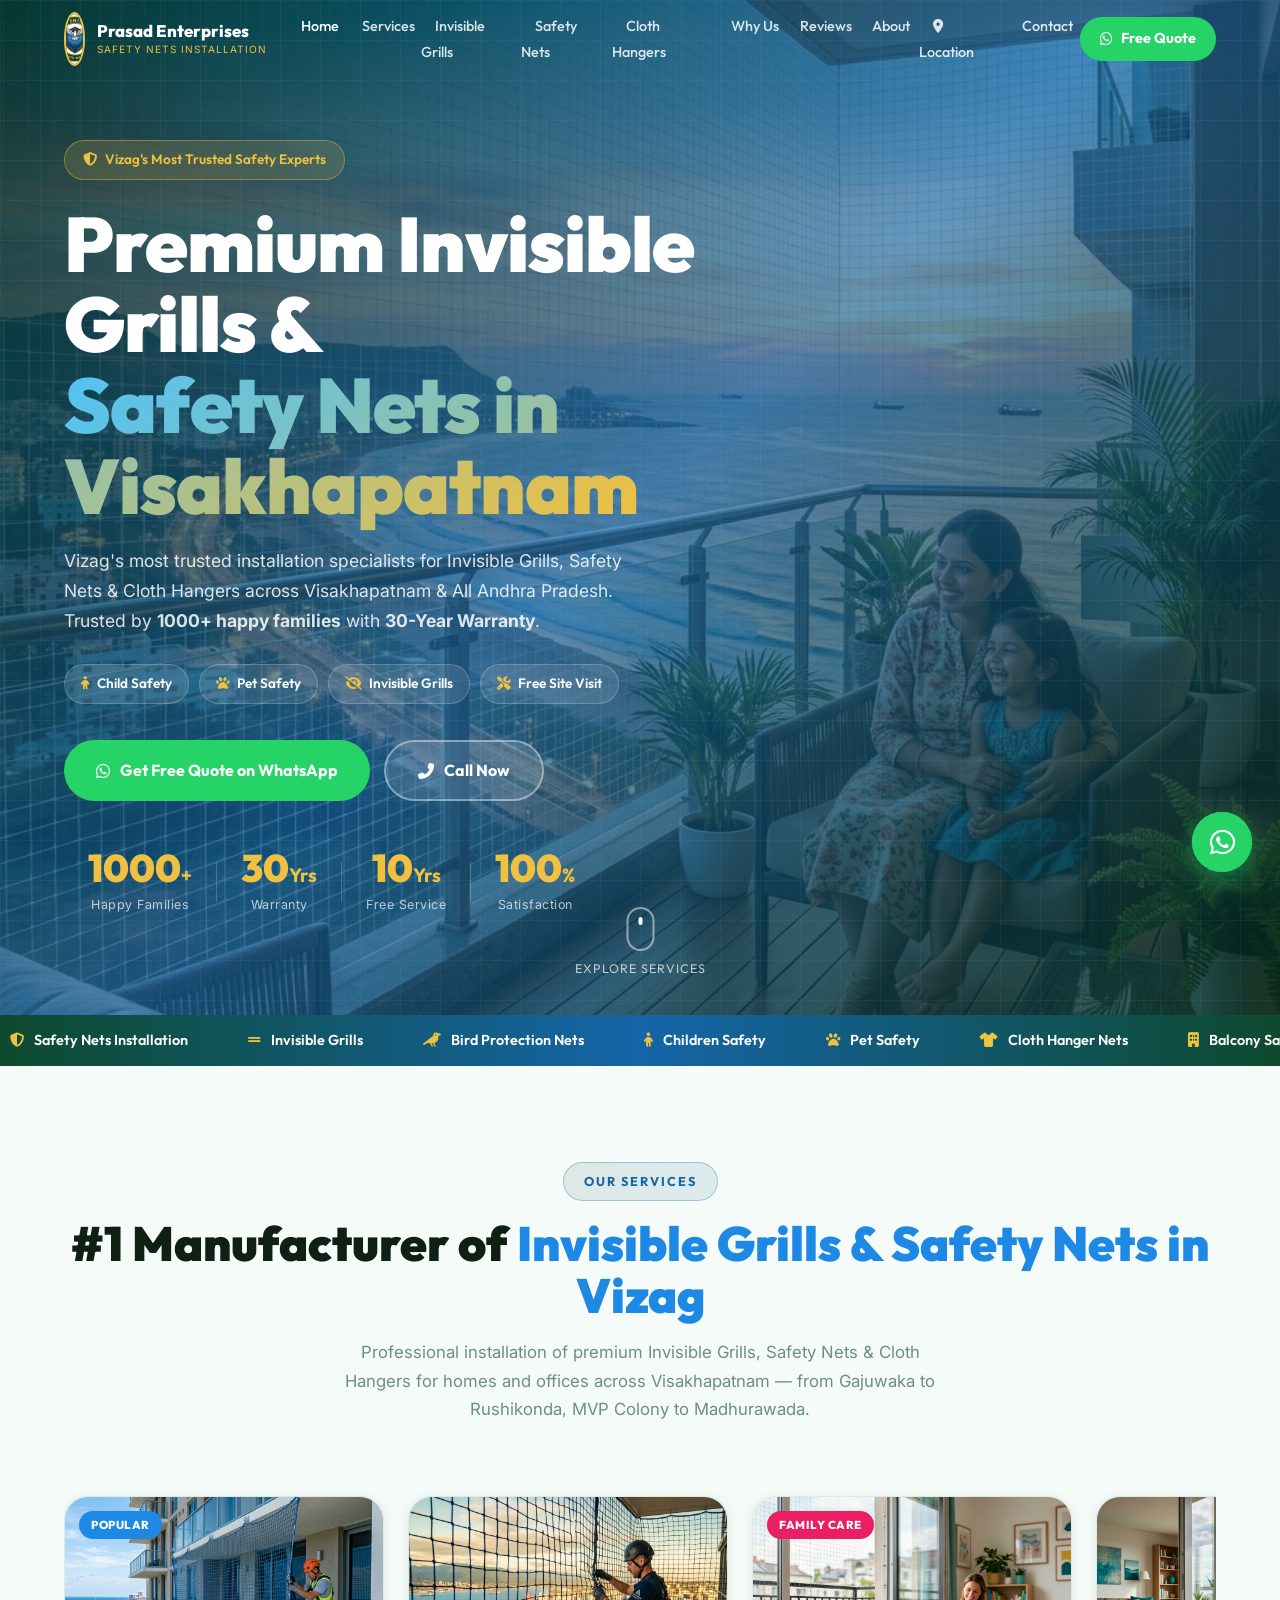
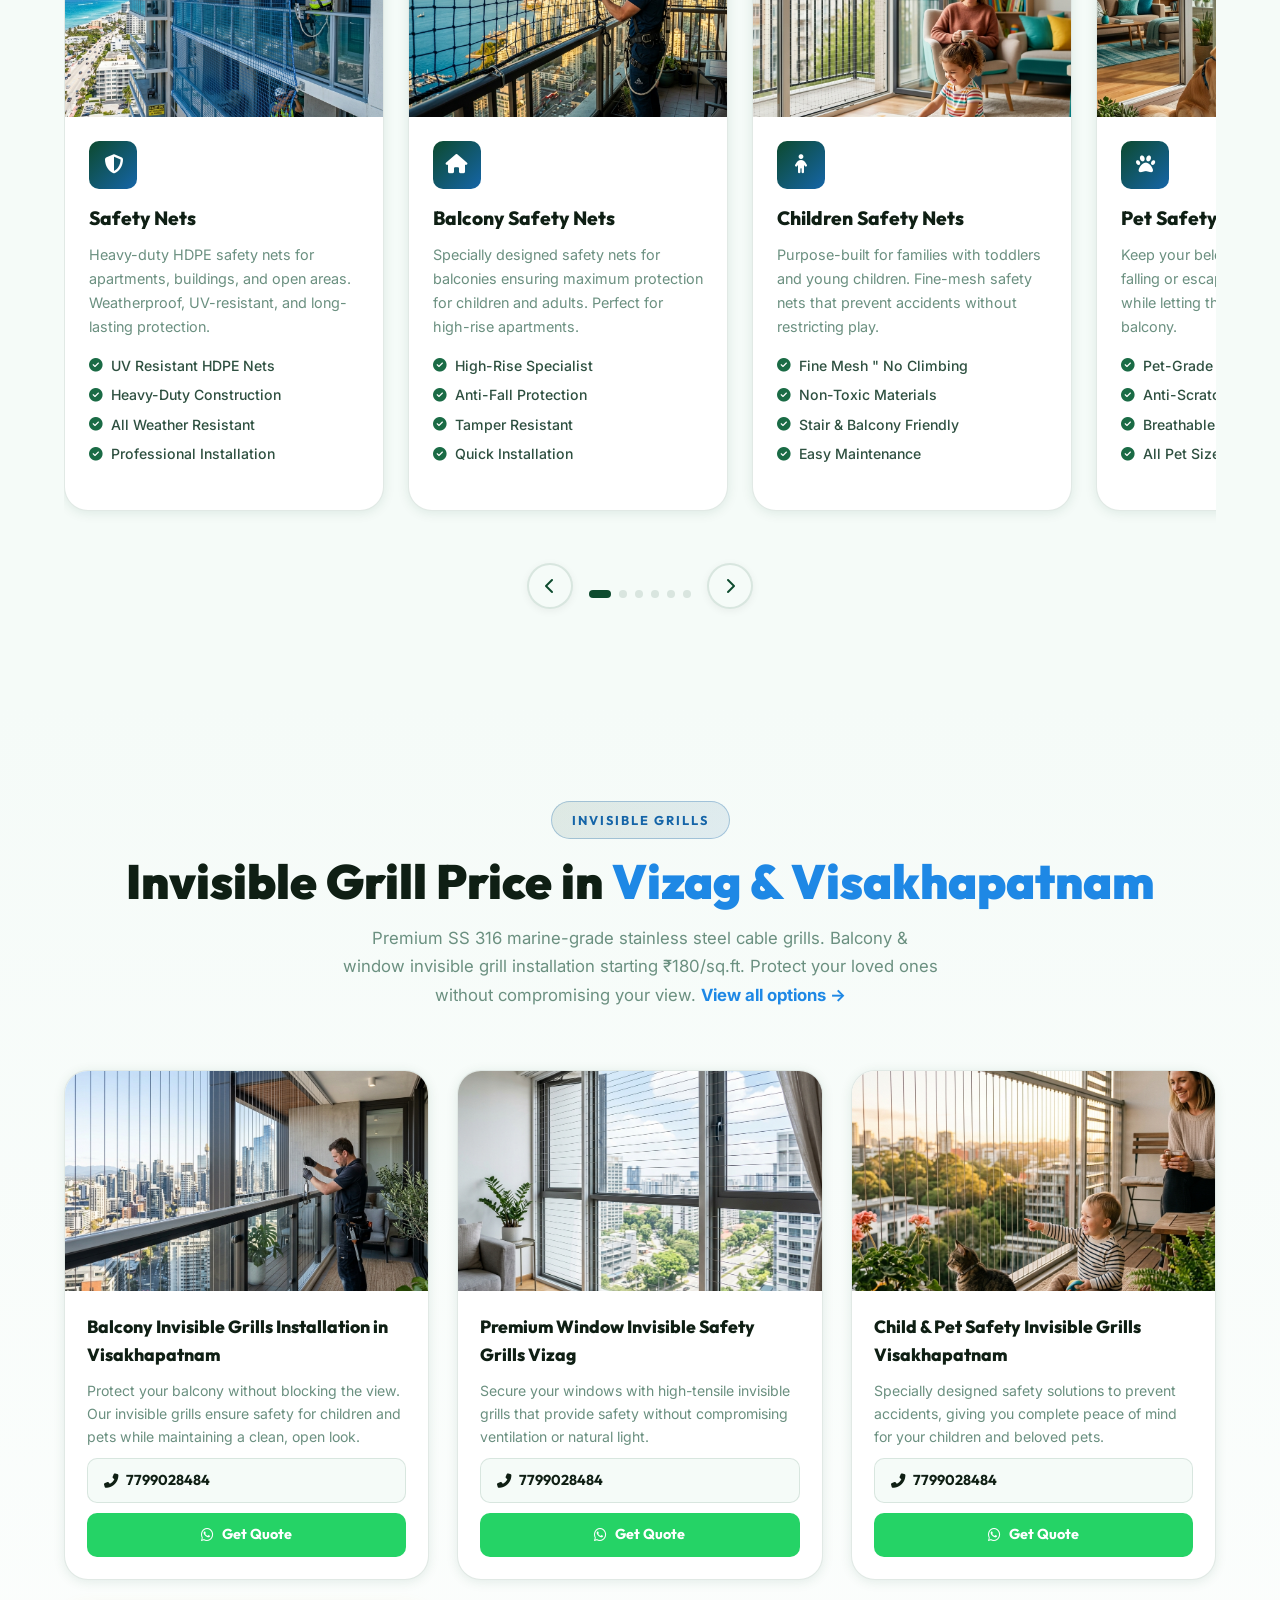
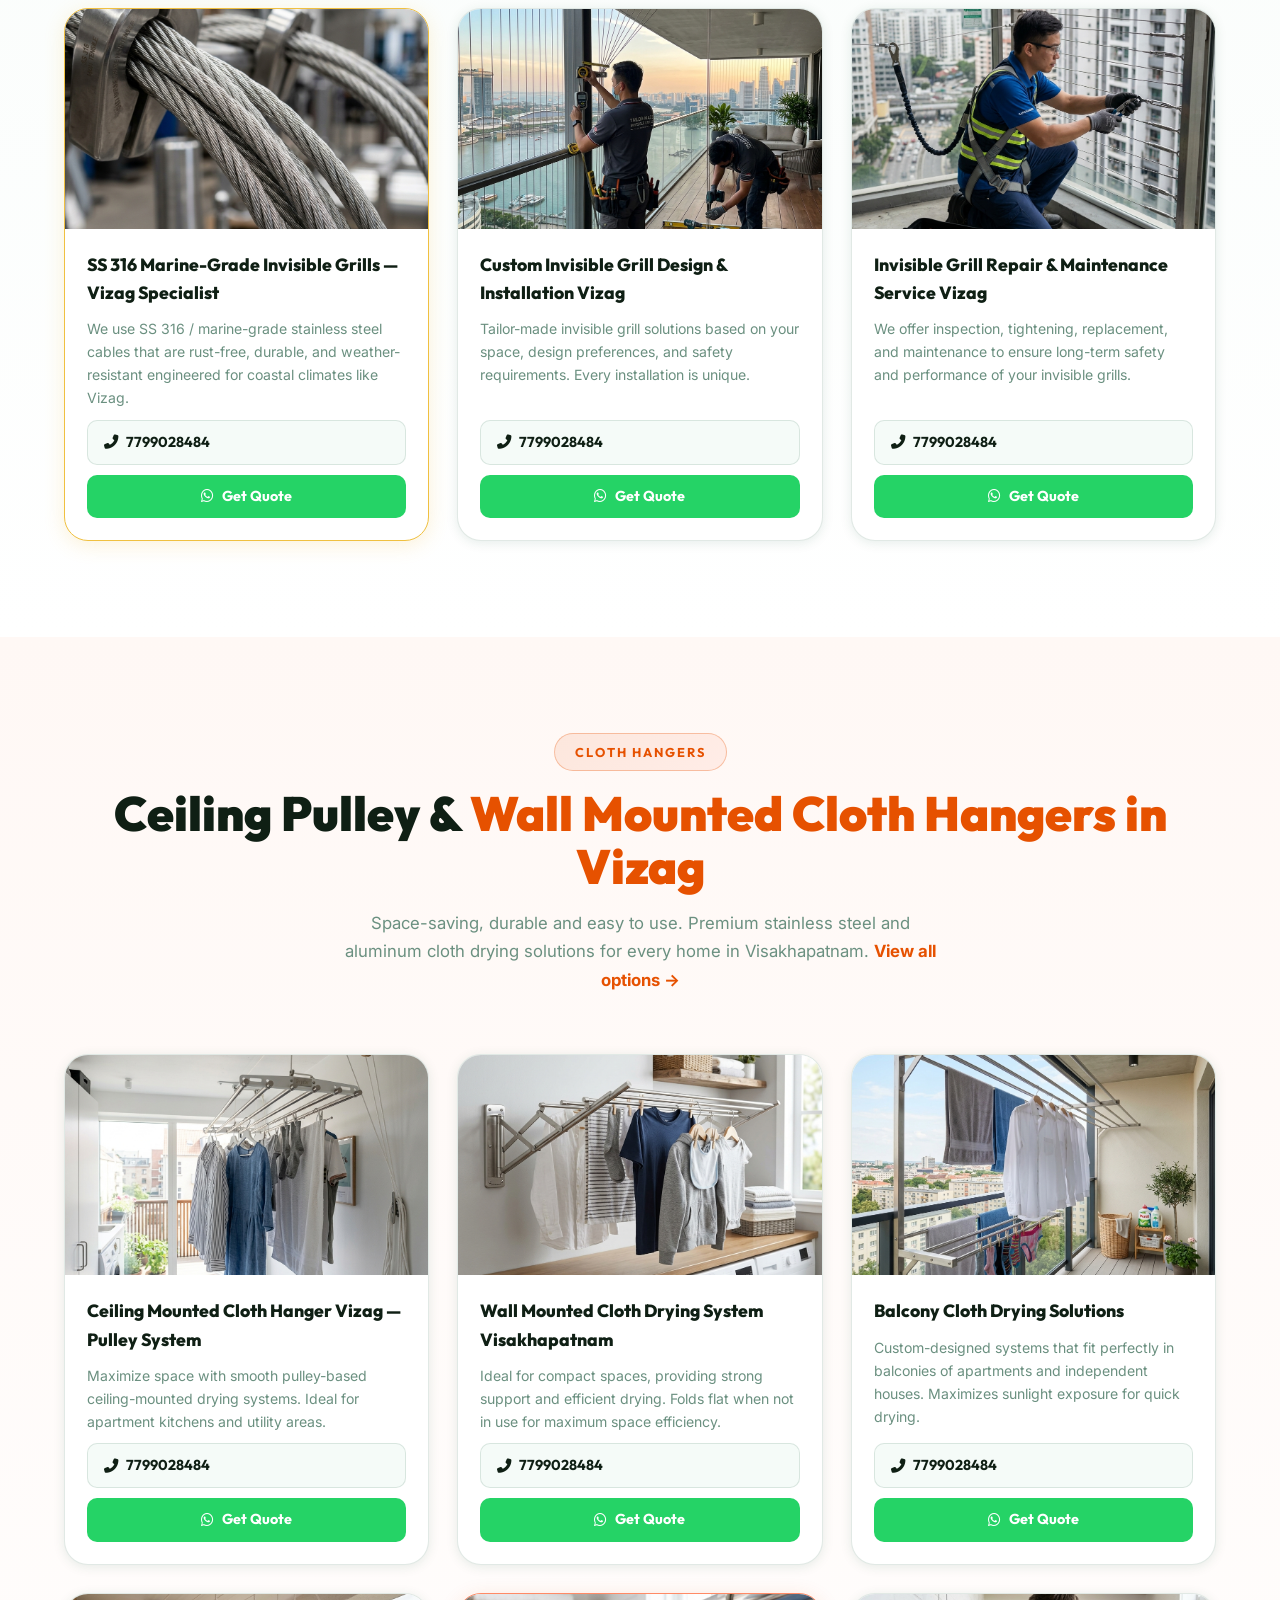
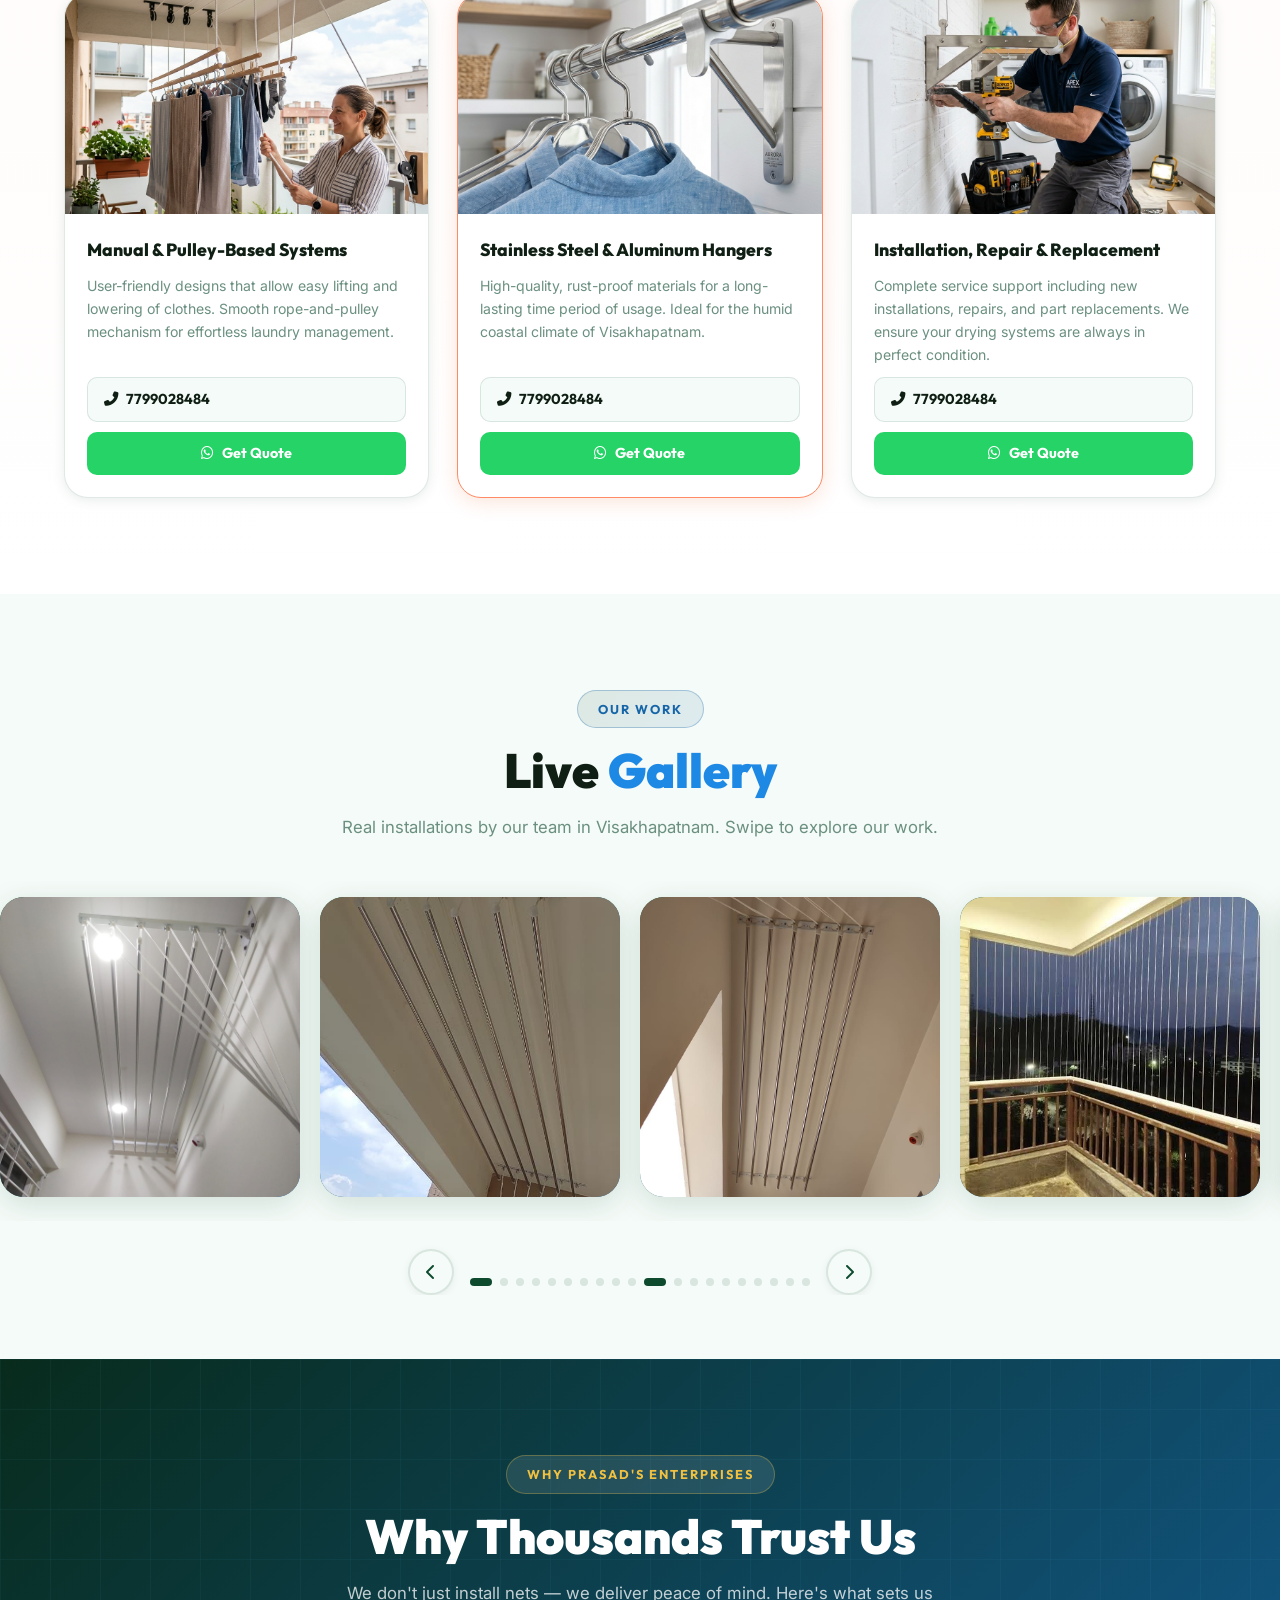
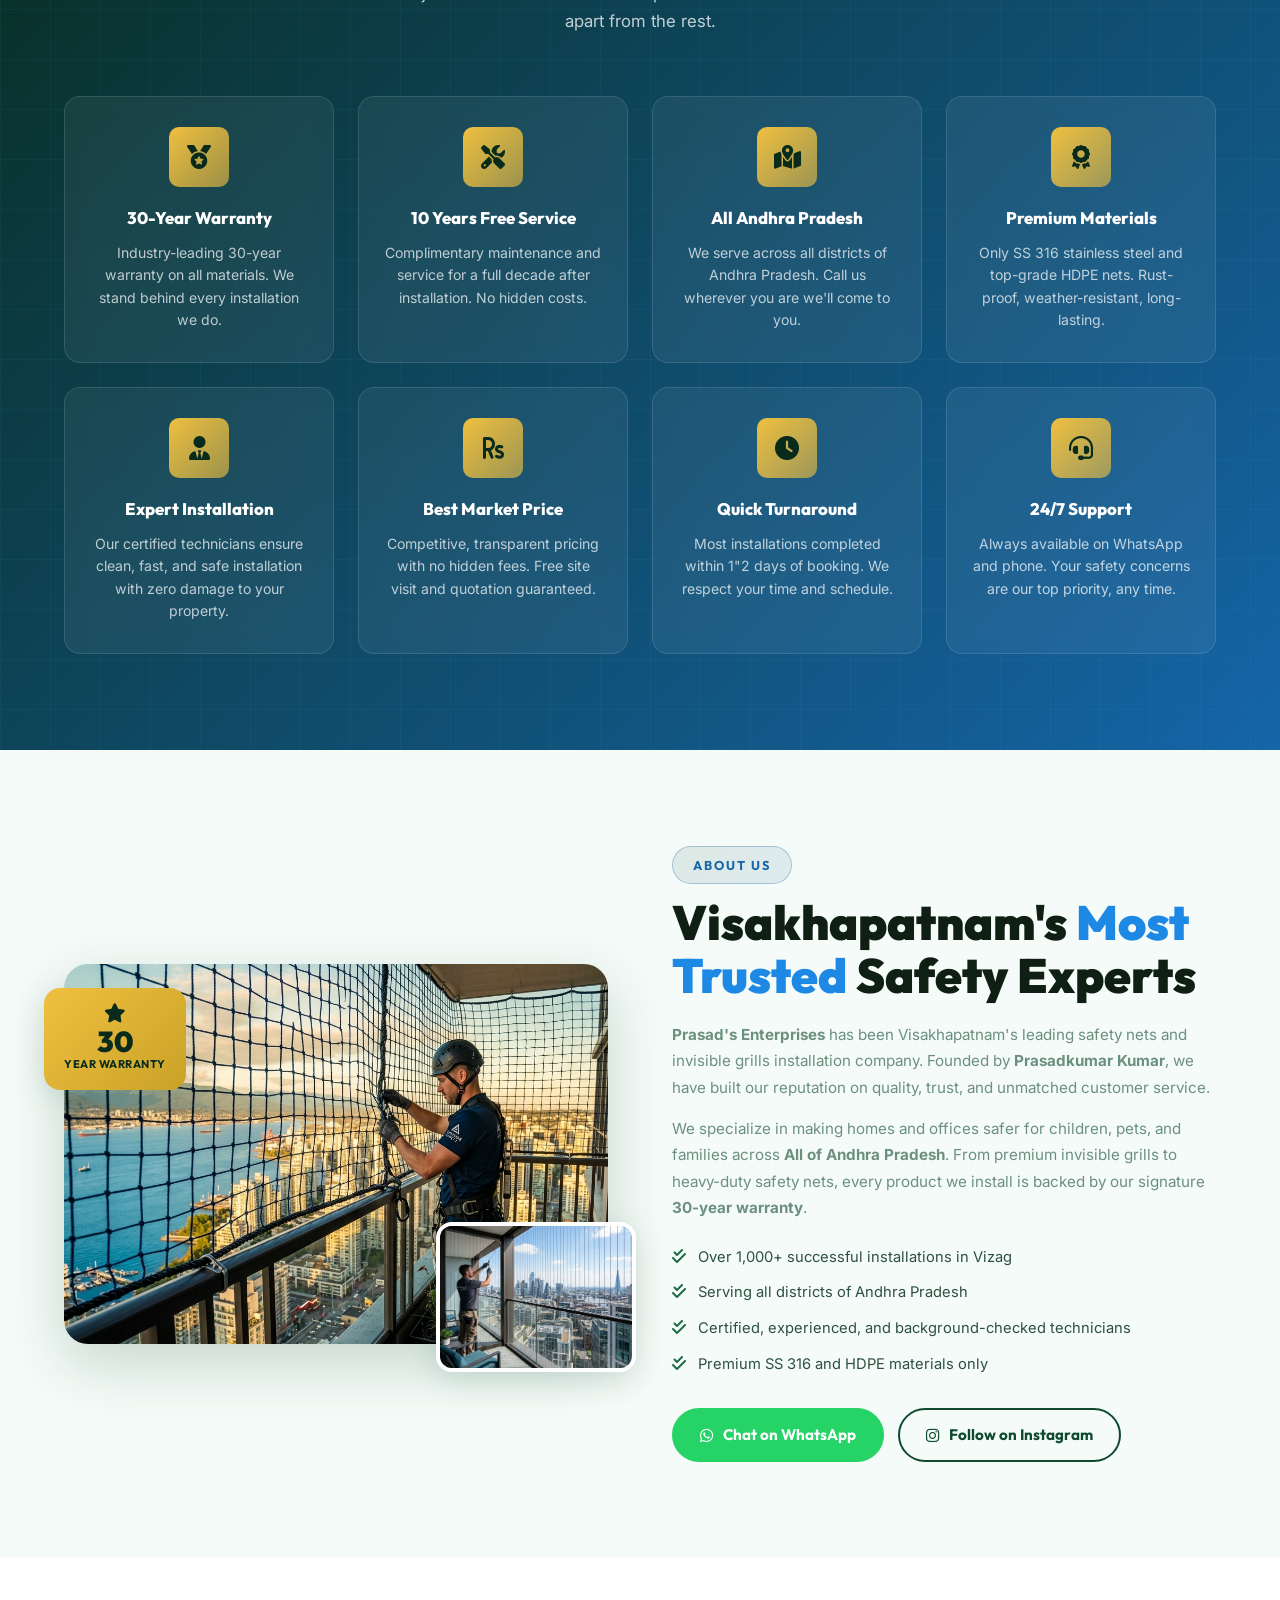
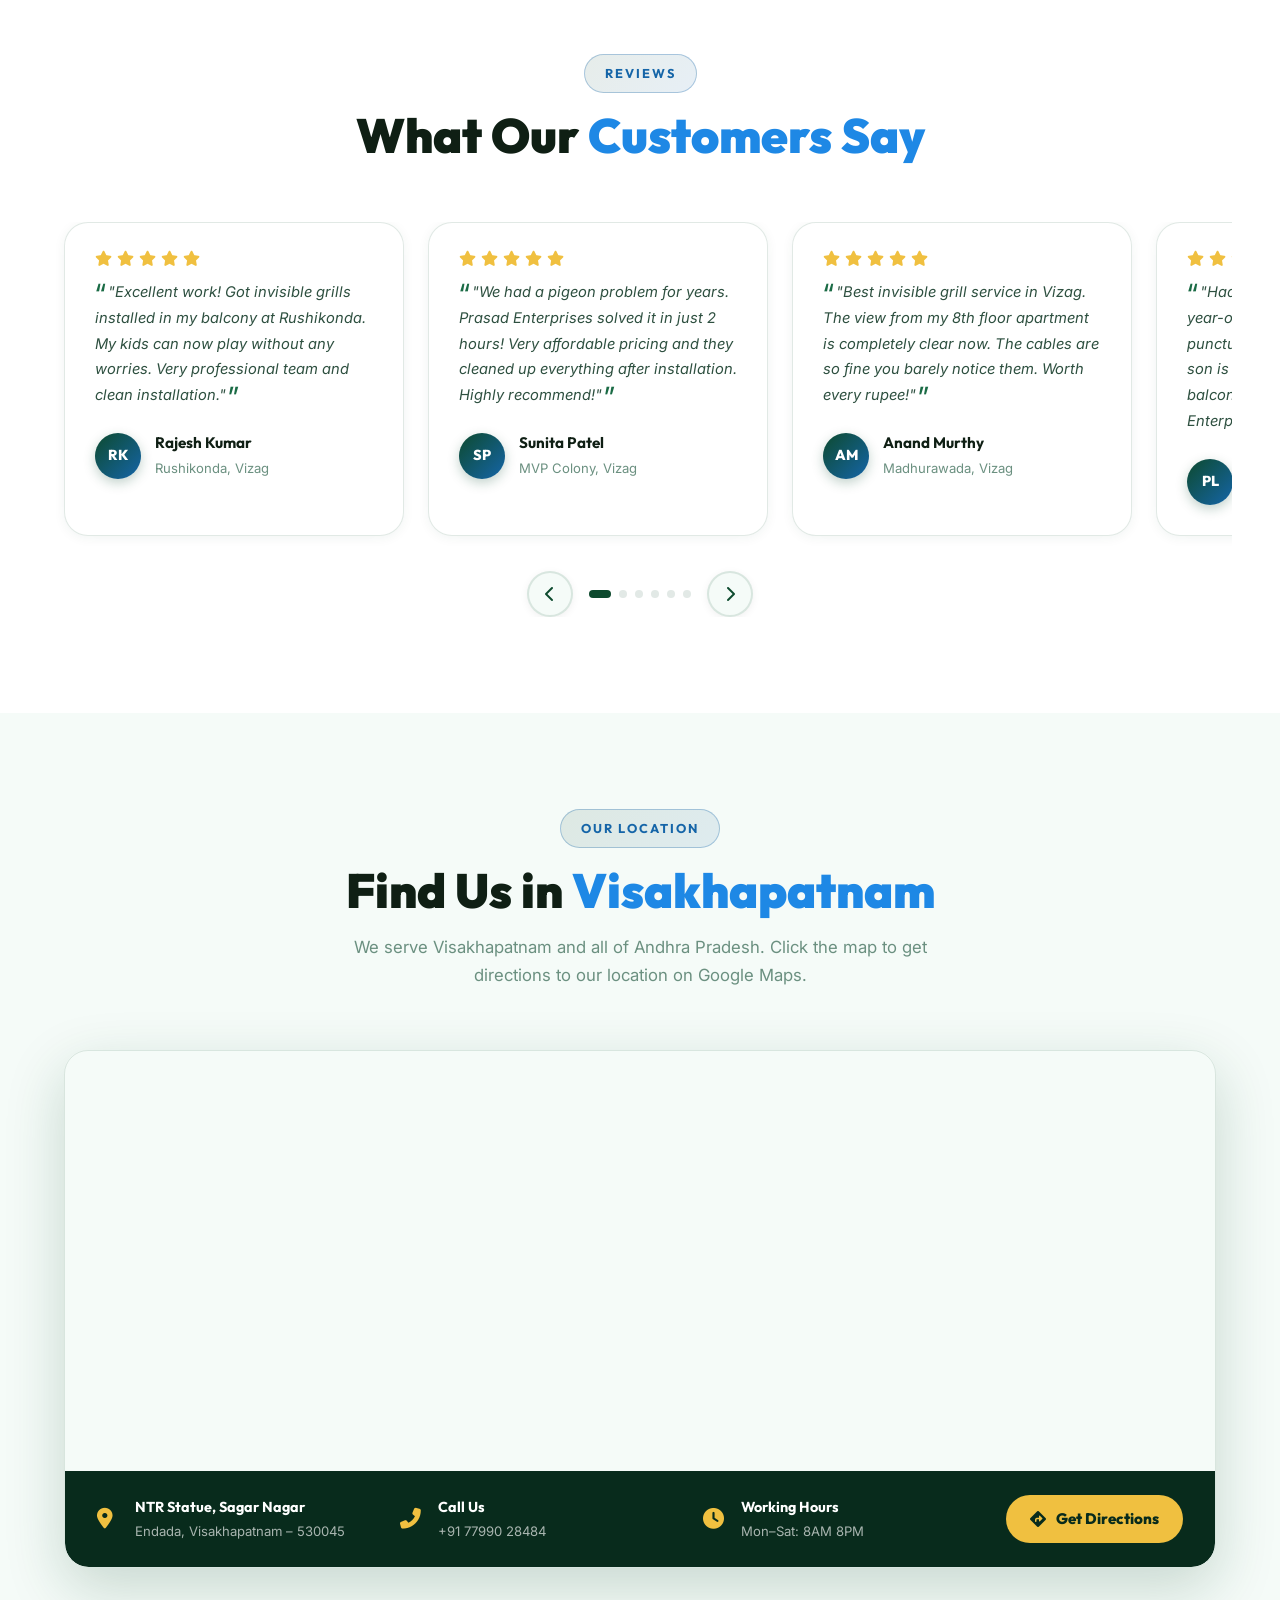
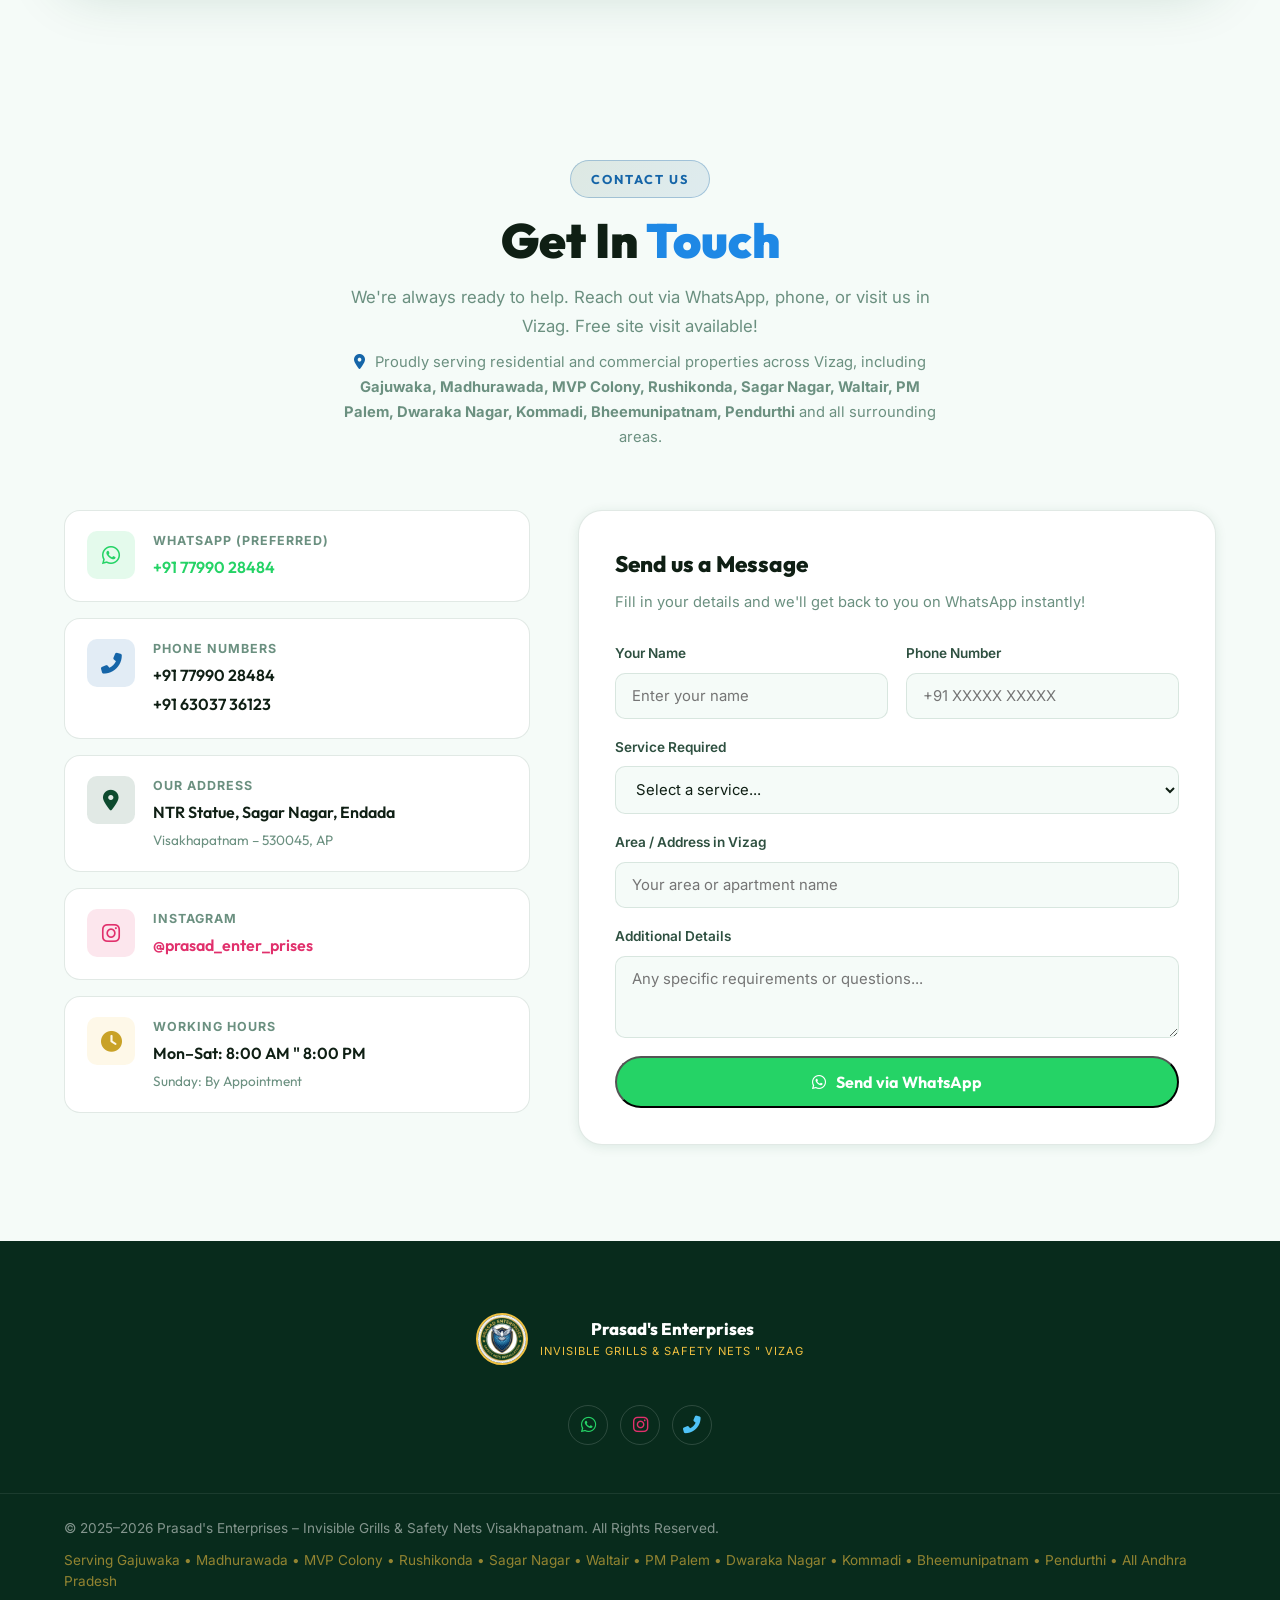
==== index.html @ ae244ffc "SEO: Multi-page silo structure + keyword-rich headings New physical subpages (SEO silo strategy): - " ====
<!DOCTYPE html>
<html lang="en">

<head>
  <meta charset="UTF-8" />
  <meta name="viewport" content="width=device-width, initial-scale=1.0" />

  <!-- ===== PRIMARY SEO META TAGS ===== -->
  <title>Invisible Grills &amp; Safety Nets Vizag | Prasad&#39;s Enterprises | Visakhapatnam</title>
  <meta name="description" content="Prasad&#39;s Enterprises &mdash; Visakhapatnam (Vizag) #1 Invisible Grills, Safety Nets &amp; Cloth Hangers. SS 316 marine-grade cables. Balcony &amp; Window Grills, Child &amp; Pet Safety, Bird Nets. 30-Year Warranty. FREE Site Visit. Call 7799028484." />
  <meta name="keywords" content="invisible grills Vizag, invisible grills Visakhapatnam, safety nets Vizag, safety nets Visakhapatnam, Prasad Enterprises, Prasad Enterprises Vizag, balcony invisible grills Vizag, window invisible grills Vizag, invisible grills near me, invisible grill installation Vizag, invisible grill price Vizag, invisible grill cost Visakhapatnam, SS 316 invisible grills, stainless steel invisible grills, marine grade invisible grills, balcony safety nets, children safety nets Vizag, child safety nets Visakhapatnam, pet safety nets Vizag, dog safety nets Vizag, cat safety nets Vizag, bird nets Vizag, pigeon nets Vizag, pigeon protection nets, monkey nets Vizag, balcony nets Vizag, apartment safety nets Vizag, anti bird nets Vizag, high rise safety nets Vizag, cloth hangers Vizag, ceiling cloth hanger Vizag, pulley cloth hanger Vizag, wall mounted cloth hanger, balcony cloth dryer Vizag, cloth drying system Vizag, stainless steel cloth hanger, aluminum cloth hanger Vizag, ceiling mounted cloth drying, cloth hanger installation Vizag, Sagar Nagar grills, Endada safety nets, Rushikonda invisible grills, MVP Colony safety nets, Madhurawada invisible grills, Gajuwaka safety nets, Waltair invisible grills, Dwaraka Nagar cloth hangers, PM Palem safety nets, Steel Plant area invisible grills, Sheela Nagar grills, Asilmetta invisible grills, Kommadi safety nets, Bheemunipatnam invisible grills, Pendurthi safety nets, Hanumanthawaka invisible grills, invisible grills Andhra Pradesh, safety nets Andhra Pradesh, invisible nets Vizag, balcony grills without bars, transparent safety grills, clear grills balcony, view clear grills Vizag, cable grills Vizag, stainless cable balcony, best invisible grills Vizag, top safety nets company Vizag, safety net contractor Vizag, invisible grill contractor Visakhapatnam, free site visit Vizag, 30 year warranty grills, invisible grill repair Vizag, invisible grill maintenance Vizag, cloth hanger repair Vizag, safety net replacement Vizag, invisible grill company Andhra Pradesh, Prasadkumar safety nets, vizaginvisiblegrills" />
  <meta name="author" content="Prasad Enterprises" />
  <meta name="robots" content="index, follow, max-snippet:-1, max-image-preview:large, max-video-preview:-1" />
  <link rel="canonical" href="https://www.vizaginvisiblegrills.com/" />

  <!-- ===== GEO / LOCAL SEO TAGS ===== -->
  <meta name="geo.region" content="IN-AP" />
  <meta name="geo.placename" content="Sagar Nagar, Endada, Visakhapatnam" />
  <meta name="geo.position" content="17.6713;83.2073" />
  <meta name="ICBM" content="17.6713, 83.2073" />

  <!-- ===== OPEN GRAPH (Facebook / Social) ===== -->
  <meta property="og:type" content="website" />
  <meta property="og:url" content="https://www.vizaginvisiblegrills.com/" />
  <meta property="og:title" content="Invisible Grills &amp; Safety Nets Vizag | Prasad&#39;s Enterprises" />
  <meta property="og:description" content="Visakhapatnam&#39;s #1 Invisible Grills &amp; Safety Nets. SS 316 marine-grade cables, Cloth Hangers, Bird Nets, Child Safety. 30-Year Warranty. FREE Site Visit. Call 7799028484." />
  <meta property="og:image" content="https://www.vizaginvisiblegrills.com/images/logo.png" />
  <meta property="og:image:width" content="1200" />
  <meta property="og:image:height" content="630" />
  <meta property="og:image:alt" content="Prasad Enterprises - Invisible Grills and Safety Nets Visakhapatnam" />
  <meta property="og:site_name" content="Prasad&#39;s Enterprises" />
  <meta property="og:locale" content="en_IN" />

  <!-- ===== TWITTER CARD ===== -->
  <meta name="twitter:card" content="summary_large_image" />
  <meta name="twitter:site" content="@PrasadEnterprises" />
  <meta name="twitter:title" content="Invisible Grills &amp; Safety Nets Vizag | Prasad&#39;s Enterprises" />
  <meta name="twitter:description" content="Invisible Grills, Safety Nets &amp; Cloth Hangers in Visakhapatnam. SS 316 Marine Grade. 30-Year Warranty. FREE Site Visit. Call 7799028484." />
  <meta name="twitter:image" content="https://www.vizaginvisiblegrills.com/images/logo.png" />

  <!-- ===== FAVICON (Logo as Favicon) ===== -->
  <link rel="icon" type="image/png" sizes="32x32" href="favicon.png" />
  <link rel="icon" type="image/png" sizes="16x16" href="favicon.png" />
  <link rel="apple-touch-icon" sizes="180x180" href="favicon.png" />
  <link rel="shortcut icon" href="favicon.png" />
  <meta name="theme-color" content="#0d3d2a" />
  <meta name="msapplication-TileColor" content="#0d3d2a" />
  <meta name="msapplication-TileImage" content="favicon.png" />

  <script type="application/ld+json">
  {
    "@context": "https://schema.org",
    "@type": "LocalBusiness",
    "@id": "https://www.vizaginvisiblegrills.com/#business",
    "name": "Prasad's Enterprises",
    "alternateName": ["Prasad Enterprises Vizag", "Prasad Safety Nets Visakhapatnam", "Vizag Invisible Grills"],
    "description": "Visakhapatnam's #1 provider of Invisible Grills, Safety Nets, Cloth Hangers and home safety solutions. SS 316 marine-grade stainless steel cables. 30-year warranty. Free site visit across Vizag and all Andhra Pradesh.",
    "url": "https://www.vizaginvisiblegrills.com/",
    "logo": "https://www.vizaginvisiblegrills.com/images/logo.png",
    "image": "https://www.vizaginvisiblegrills.com/images/logo.png",
    "telephone": "+917799028484",
    "telephone2": "+916303736123",
    "email": "contact@vizaginvisiblegrills.com",
    "priceRange": "Rs. 35 - Rs. 180 per sq.ft",
    "currenciesAccepted": "INR",
    "paymentAccepted": "Cash, UPI, Bank Transfer, NEFT",
    "address": {
      "@type": "PostalAddress",
      "streetAddress": "NTR Statue, Sagar Nagar, Endada",
      "addressLocality": "Visakhapatnam",
      "addressRegion": "Andhra Pradesh",
      "postalCode": "530045",
      "addressCountry": "IN"
    },
    "geo": {
      "@type": "GeoCoordinates",
      "latitude": 17.6713,
      "longitude": 83.2073
    },
    "areaServed": [
      {"@type": "City", "name": "Visakhapatnam"},
      {"@type": "City", "name": "Vizag"},
      {"@type": "State", "name": "Andhra Pradesh"},
      {"@type": "Place", "name": "Sagar Nagar"},
      {"@type": "Place", "name": "Rushikonda"},
      {"@type": "Place", "name": "MVP Colony"},
      {"@type": "Place", "name": "Madhurawada"},
      {"@type": "Place", "name": "Gajuwaka"},
      {"@type": "Place", "name": "Waltair"},
      {"@type": "Place", "name": "PM Palem"},
      {"@type": "Place", "name": "Dwaraka Nagar"}
    ],
    "openingHoursSpecification": [
      {
        "@type": "OpeningHoursSpecification",
        "dayOfWeek": ["Monday","Tuesday","Wednesday","Thursday","Friday","Saturday"],
        "opens": "08:00",
        "closes": "20:00"
      }
    ],
    "sameAs": [
      "https://www.instagram.com/prasad_enter_prises",
      "https://wa.me/917799028484",
      "https://maps.app.goo.gl/mYAGw5QnmQTQbQc67"
    ],
    "hasOfferCatalog": {
      "@type": "OfferCatalog",
      "name": "Safety & Home Solutions Vizag",
      "itemListElement": [
        {"@type": "Offer", "itemOffered": {"@type": "Service", "name": "Balcony Invisible Grills Vizag", "description": "SS 316 marine-grade cable invisible grills for balconies in Visakhapatnam"}},
        {"@type": "Offer", "itemOffered": {"@type": "Service", "name": "Window Invisible Grills Vizag", "description": "Transparent invisible grills for windows in Vizag"}},
        {"@type": "Offer", "itemOffered": {"@type": "Service", "name": "Child Safety Nets Vizag", "description": "Fine-mesh child safety nets for balconies and staircases"}},
        {"@type": "Offer", "itemOffered": {"@type": "Service", "name": "Pet Safety Nets Vizag", "description": "Pet-grade safety nets for dogs and cats on balconies"}},
        {"@type": "Offer", "itemOffered": {"@type": "Service", "name": "Bird Protection Nets Vizag", "description": "Anti-pigeon and bird nets for balconies and terraces in Vizag"}},
        {"@type": "Offer", "itemOffered": {"@type": "Service", "name": "Balcony Safety Nets Visakhapatnam", "description": "Heavy-duty HDPE balcony safety nets for apartments"}},
        {"@type": "Offer", "itemOffered": {"@type": "Service", "name": "Ceiling Cloth Hanger Vizag", "description": "Ceiling-mounted pulley cloth drying systems in Visakhapatnam"}},
        {"@type": "Offer", "itemOffered": {"@type": "Service", "name": "Wall Mounted Cloth Drying System Vizag"}},
        {"@type": "Offer", "itemOffered": {"@type": "Service", "name": "Balcony Cloth Dryer Vizag"}},
        {"@type": "Offer", "itemOffered": {"@type": "Service", "name": "SS 316 Invisible Grills Andhra Pradesh"}},
        {"@type": "Offer", "itemOffered": {"@type": "Service", "name": "Invisible Grill Repair & Maintenance Vizag"}}
      ]
    },
    "aggregateRating": {
      "@type": "AggregateRating",
      "ratingValue": "4.9",
      "reviewCount": "180",
      "bestRating": "5",
      "worstRating": "1"
    }
  }
  </script>

  <!-- ===== BREADCRUMB SCHEMA ===== -->
  <script type="application/ld+json">
  {
    "@context": "https://schema.org",
    "@type": "BreadcrumbList",
    "itemListElement": [
      {"@type": "ListItem", "position": 1, "name": "Home", "item": "https://www.vizaginvisiblegrills.com/"},
      {"@type": "ListItem", "position": 2, "name": "Invisible Grills", "item": "https://www.vizaginvisiblegrills.com/#invisible-grills"},
      {"@type": "ListItem", "position": 3, "name": "Cloth Hangers", "item": "https://www.vizaginvisiblegrills.com/#cloth-hangers"},
      {"@type": "ListItem", "position": 4, "name": "Safety Nets", "item": "https://www.vizaginvisiblegrills.com/#services"}
    ]
  }
  </script>

  <!-- ===== FAQ SCHEMA ===== -->
  <script type="application/ld+json">
  {
    "@context": "https://schema.org",
    "@type": "FAQPage",
    "mainEntity": [
      {
        "@type": "Question",
        "name": "What are invisible grills and how do they work in Vizag?",
        "acceptedAnswer": {"@type": "Answer", "text": "Invisible grills are high-tensile SS 316 stainless steel cable systems installed on balconies and windows. They provide safety without blocking your view. Prasad Enterprises installs them across Visakhapatnam, Vizag and all Andhra Pradesh with a 30-year warranty."}
      },
      {
        "@type": "Question",
        "name": "What is the price of invisible grills in Visakhapatnam?",
        "acceptedAnswer": {"@type": "Answer", "text": "Invisible grills in Visakhapatnam start from Rs.180 per sq.ft depending on the size and location. Prasad Enterprises offers free site visit and free quotation. Call 7799028484 for pricing."}
      },
      {
        "@type": "Question",
        "name": "Does Prasad Enterprises install cloth hangers in Vizag?",
        "acceptedAnswer": {"@type": "Answer", "text": "Yes! Prasad Enterprises installs ceiling-mounted, wall-mounted, balcony, and pulley-based cloth drying systems in Visakhapatnam. Premium stainless steel and aluminum options available."}
      },
      {
        "@type": "Question",
        "name": "What warranty do you offer on invisible grills?",
        "acceptedAnswer": {"@type": "Answer", "text": "Prasad Enterprises offers an industry-leading 30-year warranty on all invisible grill installations and 10 years of free service and maintenance."}
      },
      {
        "@type": "Question",
        "name": "Do you install pigeon nets and bird nets in Vizag?",
        "acceptedAnswer": {"@type": "Answer", "text": "Yes, Prasad Enterprises installs anti-pigeon nets, bird protection nets, and monkey nets for balconies, terraces, and windows across Visakhapatnam. Quick installation, durable UV-resistant nets."}
      },
      {
        "@type": "Question",
        "name": "Which areas in Visakhapatnam do you serve?",
        "acceptedAnswer": {"@type": "Answer", "text": "We serve all areas of Visakhapatnam including Sagar Nagar, Rushikonda, MVP Colony, Madhurawada, Gajuwaka, Waltair, PM Palem, Dwaraka Nagar, Asilmetta, Steel Plant area, Sheela Nagar, Kommadi, Bheemunipatnam, Pendurthi, and all other areas. We also serve all districts of Andhra Pradesh."}
      },
      {
        "@type": "Question",
        "name": "Are your invisible grills safe for children and pets?",
        "acceptedAnswer": {"@type": "Answer", "text": "Yes. Our invisible grills use high-tensile SS 316 marine-grade steel cables that are extremely strong. They are specifically designed to prevent children and pets from falling off balconies while keeping the view open and clear."}
      },
      {
        "@type": "Question",
        "name": "How long does invisible grill installation take in Vizag?",
        "acceptedAnswer": {"@type": "Answer", "text": "A standard balcony or window invisible grill installation by Prasad Enterprises takes 2-4 hours. We provide a free site visit first to measure and plan the installation."}
      },
      {
        "@type": "Question",
        "name": "Do you offer safety nets for apartments in Visakhapatnam?",
        "acceptedAnswer": {"@type": "Answer", "text": "Yes, Prasad Enterprises provides heavy-duty HDPE safety nets for apartments, balconies, and buildings in Visakhapatnam. UV-resistant, weatherproof nets with professional installation and warranty."}
      }
    ]
  }
  </script>

  <!-- Google Fonts -->
  <link rel="preconnect" href="https://fonts.googleapis.com" />
  <link rel="preconnect" href="https://fonts.gstatic.com" crossorigin />
  <link
    href="https://fonts.googleapis.com/css2?family=Outfit:wght@300;400;500;600;700;800;900&family=Inter:wght@300;400;500;600;700&display=swap"
    rel="stylesheet" />

  <!-- Font Awesome Icons -->
  <link rel="stylesheet" href="https://cdnjs.cloudflare.com/ajax/libs/font-awesome/6.5.1/css/all.min.css" />

  <link rel="stylesheet" href="style.css" />
</head>

<body>

  <!-- ===== PRELOADER ===== -->
  <div id="preloader">
    <div class="preloader-inner">
      <div class="preloader-logo">
        <img src="images/logo.png" alt="Prasad Enterprises Logo" onerror="this.style.display='none'" />
        <div class="logo-svg-fallback">
          <svg viewBox="0 0 120 120" width="80" height="80">
            <circle cx="60" cy="60" r="58" fill="#0d3d2a" stroke="#f0c040" stroke-width="3" />
            <path d="M60 20 L85 50 L85 80 Q60 100 35 80 L35 50 Z" fill="#1e6b8c" opacity="0.8" />
            <text x="60" y="14" text-anchor="middle" fill="white" font-size="8" font-family="Outfit"
              font-weight="700">PRASAD ENTERPRISES</text>
          </svg>
        </div>
      </div>
      <div class="preloader-bar">
        <div class="preloader-fill"></div>
      </div>
      <p class="preloader-text">Loading Excellence...</p>
    </div>
  </div>

  <!-- ===== FLOATING WHATSAPP BUTTON ===== -->
  <a id="whatsapp-float"
    href="https://wa.me/917799028484?text=Hello%20Prasad%20Enterprises%2C%20I%20am%20interested%20in%20your%20safety%20nets%20services.%20Please%20provide%20a%20quote."
    target="_blank" rel="noopener noreferrer" aria-label="Chat on WhatsApp">
    <i class="fab fa-whatsapp"></i>
    <span class="wa-tooltip">Chat with us!</span>
    <span class="wa-pulse"></span>
  </a>

  <!-- ===== NAVIGATION ===== -->
  <header id="navbar">
    <nav class="nav-container">
      <a href="#home" class="nav-logo" id="nav-logo-link">
        <div class="logo-wrapper">
          <img src="images/logo.png" alt="Prasad Enterprises" class="logo-img"
            onerror="this.style.display='none'; document.getElementById('logo-text-fallback').style.display='flex'" />
          <div class="logo-text-group" id="logo-text-fallback" style="display:none;">
            <span class="logo-title">PRASAD</span>
            <span class="logo-sub">ENTERPRISES</span>
          </div>
        </div>
        <div class="nav-brand-text">
          <span class="brand-name">Prasad Enterprises</span>
          <span class="brand-tagline">Safety Nets Installation</span>
        </div>
      </a>

      <ul class="nav-links" id="nav-links">
        <li><a href="/" class="nav-link active">Home</a></li>
        <li><a href="/#services" class="nav-link">Services</a></li>
        <li><a href="/invisible-safety-grills" class="nav-link">Invisible Grills</a></li>
        <li><a href="/balcony-safety-nets" class="nav-link">Safety Nets</a></li>
        <li><a href="/pulley-cloth-hangers" class="nav-link">Cloth Hangers</a></li>
        <li><a href="/#why-us" class="nav-link">Why Us</a></li>
        <li><a href="/#reviews" class="nav-link">Reviews</a></li>
        <li><a href="/#about" class="nav-link">About</a></li>
        <li><a href="/#location" class="nav-link"><i class="fas fa-map-marker-alt"></i> Location</a></li>
        <li><a href="/#contact" class="nav-link">Contact</a></li>
        <li>
          <a href="https://wa.me/917799028484?text=Hello!%20I%20need%20a%20free%20quote%20for%20safety%20nets."
            target="_blank" class="nav-cta-btn" id="nav-whatsapp-btn">
            <i class="fab fa-whatsapp"></i> Free Quote
          </a>
        </li>
      </ul>

      <button class="hamburger" id="hamburger-btn" aria-label="Toggle menu">
        <span></span><span></span><span></span>
      </button>
    </nav>
  </header>

  <!-- ===== HERO SECTION ===== -->
  <section id="home" class="hero-section">
    <div class="hero-bg">
      <img src="images/hero_background.png" alt="Safety Nets Vizag" class="hero-img" />
      <div class="hero-overlay"></div>
    </div>

    <!-- Animated net pattern overlay -->
    <div class="net-pattern-overlay"></div>

    <!-- Floating particles -->
    <div class="particles" id="particles"></div>

    <div class="hero-content">
      <div class="hero-badge animate-fadeup" style="--delay:0.2s">
        <i class="fas fa-shield-alt"></i>
        <span>Vizag's Most Trusted Safety Experts</span>
      </div>

      <h1 class="hero-title animate-fadeup" style="--delay:0.4s">
        Premium Invisible Grills &amp;<br />
        <span class="hero-title-gradient">Safety Nets in Visakhapatnam</span>
      </h1>

      <p class="hero-subtitle animate-fadeup" style="--delay:0.6s">
        Vizag's most trusted installation specialists for Invisible Grills, Safety Nets &amp; Cloth Hangers
        across Visakhapatnam &amp; All Andhra Pradesh.<br />
        Trusted by <strong>1000+ happy families</strong> with <strong>30-Year Warranty</strong>.
      </p>

      <div class="hero-tags animate-fadeup" style="--delay:0.7s">
        <span class="hero-tag"><i class="fas fa-child"></i> Child Safety</span>
        <span class="hero-tag"><i class="fas fa-paw"></i> Pet Safety</span>
        <span class="hero-tag"><i class="fas fa-eye-slash"></i> Invisible Grills</span>
        <span class="hero-tag"><i class="fas fa-tools"></i> Free Site Visit</span>
      </div>

      <div class="hero-cta animate-fadeup" style="--delay:0.9s">
        <a href="https://wa.me/917799028484?text=Hello!%20I%20want%20a%20FREE%20site%20visit%20and%20quote%20for%20safety%20nets."
          target="_blank" class="btn-primary hero-btn" id="hero-whatsapp-cta">
          <i class="fab fa-whatsapp"></i> Get Free Quote on WhatsApp
        </a>
        <a href="tel:+917799028484" class="btn-secondary hero-btn" id="hero-call-cta">
          <i class="fas fa-phone-alt"></i> Call Now
        </a>
      </div>

      <div class="hero-stats animate-fadeup" style="--delay:1.1s">
        <div class="stat-item">
          <span class="stat-number" data-count="1000">0</span><span class="stat-suffix">+</span>
          <span class="stat-label">Happy Families</span>
        </div>
        <div class="stat-divider"></div>
        <div class="stat-item">
          <span class="stat-number" data-count="30">0</span><span class="stat-suffix">Yrs</span>
          <span class="stat-label">Warranty</span>
        </div>
        <div class="stat-divider"></div>
        <div class="stat-item">
          <span class="stat-number" data-count="10">0</span><span class="stat-suffix">Yrs</span>
          <span class="stat-label">Free Service</span>
        </div>
        <div class="stat-divider"></div>
        <div class="stat-item">
          <span class="stat-number" data-count="100">0</span><span class="stat-suffix">%</span>
          <span class="stat-label">Satisfaction</span>
        </div>
      </div>
    </div>

    <a href="#services" class="hero-scroll-indicator" aria-label="Scroll down">
      <div class="scroll-mouse">
        <div class="scroll-dot"></div>
      </div>
      <span>Explore Services</span>
    </a>
  </section>

  <!-- ===== MARQUEE STRIP ===== -->
  <div class="marquee-strip">
    <div class="marquee-track">
      <span><i class="fas fa-shield-alt"></i> Safety Nets Installation</span>
      <span><i class="fas fa-grip-lines"></i> Invisible Grills</span>
      <span><i class="fas fa-crow"></i> Bird Protection Nets</span>
      <span><i class="fas fa-child"></i> Children Safety</span>
      <span><i class="fas fa-paw"></i> Pet Safety</span>
      <span><i class="fas fa-tshirt"></i> Cloth Hanger Nets</span>
      <span><i class="fas fa-building"></i> Balcony Safety</span>
      <span><i class="fas fa-star"></i> 30 Year Warranty</span>
      <span><i class="fas fa-map-marker-alt"></i> All Andhra Pradesh</span>
      <span><i class="fas fa-phone"></i> 7799028484</span>
      <!-- duplicate for infinite loop -->
      <span><i class="fas fa-shield-alt"></i> Safety Nets Installation</span>
      <span><i class="fas fa-grip-lines"></i> Invisible Grills</span>
      <span><i class="fas fa-crow"></i> Bird Protection Nets</span>
      <span><i class="fas fa-child"></i> Children Safety</span>
      <span><i class="fas fa-paw"></i> Pet Safety</span>
      <span><i class="fas fa-tshirt"></i> Cloth Hanger Nets</span>
      <span><i class="fas fa-building"></i> Balcony Safety</span>
      <span><i class="fas fa-star"></i> 30 Year Warranty</span>
      <span><i class="fas fa-map-marker-alt"></i> All Andhra Pradesh</span>
      <span><i class="fas fa-phone"></i> 7799028484</span>
    </div>
  </div>

  <!-- ===== SERVICES SECTION ===== -->
  <section id="services" class="section services-section">
    <div class="container">
      <div class="section-header" data-aos="fade-up">
        <span class="section-badge">Our Services</span>
        <h2 class="section-title">#1 Manufacturer of <span class="highlight">Invisible Grills &amp; Safety Nets in Vizag</span></h2>
        <p class="section-subtitle">Professional installation of premium Invisible Grills, Safety Nets &amp; Cloth Hangers
          for homes and offices across Visakhapatnam &mdash; from Gajuwaka to Rushikonda, MVP Colony to Madhurawada.</p>
      </div>

      <!-- Services Scroll Wrapper -->
      <div class="services-scroll-outer">
        <div class="services-grid" id="services-track">

          <!-- Service 1: Safety Nets -->
          <div class="service-card" data-aos="fade-up" data-aos-delay="0">
            <div class="service-img-wrapper">
              <img src="images/service_safety_nets.png" alt="Safety Nets Installation Vizag" class="service-img"
                loading="lazy" />
              <div class="service-img-overlay">
                <a href="https://wa.me/917799028484?text=Hello!%20I%20am%20interested%20in%20Safety%20Nets%20installation.%20Please%20provide%20details."
                  target="_blank" class="service-quote-btn" id="service-safetynets-wa">
                  <i class="fab fa-whatsapp"></i> Get Quote
                </a>
              </div>
              <div class="service-badge-tag popular"> Popular</div>
            </div>
            <div class="service-body">
              <div class="service-icon"><i class="fas fa-shield-alt"></i></div>
              <h3 class="service-name">Safety Nets</h3>
              <p class="service-desc">Heavy-duty HDPE safety nets for apartments, buildings, and open areas.
                Weatherproof, UV-resistant, and long-lasting protection.</p>
              <ul class="service-features">
                <li><i class="fas fa-check-circle"></i> UV Resistant HDPE Nets</li>
                <li><i class="fas fa-check-circle"></i> Heavy-Duty Construction</li>
                <li><i class="fas fa-check-circle"></i> All Weather Resistant</li>
                <li><i class="fas fa-check-circle"></i> Professional Installation</li>
              </ul>
            </div>
          </div>

          <!-- Service 2: Balcony Safety Nets -->
          <div class="service-card" data-aos="fade-up" data-aos-delay="100">
            <div class="service-img-wrapper">
              <img src="images/service_balcony_nets.png" alt="Balcony Safety Nets Vizag" class="service-img"
                loading="lazy" />
              <div class="service-img-overlay">
                <a href="https://wa.me/917799028484?text=Hello!%20I%20am%20interested%20in%20Balcony%20Safety%20Nets.%20Please%20provide%20details."
                  target="_blank" class="service-quote-btn" id="service-balconynets-wa">
                  <i class="fab fa-whatsapp"></i> Get Quote
                </a>
              </div>
            </div>
            <div class="service-body">
              <div class="service-icon"><i class="fas fa-home"></i></div>
              <h3 class="service-name">Balcony Safety Nets</h3>
              <p class="service-desc">Specially designed safety nets for balconies ensuring maximum protection for
                children and adults. Perfect for high-rise apartments.</p>
              <ul class="service-features">
                <li><i class="fas fa-check-circle"></i> High-Rise Specialist</li>
                <li><i class="fas fa-check-circle"></i> Anti-Fall Protection</li>
                <li><i class="fas fa-check-circle"></i> Tamper Resistant</li>
                <li><i class="fas fa-check-circle"></i> Quick Installation</li>
              </ul>
            </div>
          </div>

          <!-- Service 3: Children Safety Nets -->
          <div class="service-card" data-aos="fade-up" data-aos-delay="200">
            <div class="service-img-wrapper">
              <img src="images/service_children_safety.png" alt="Children Safety Nets Vizag" class="service-img"
                loading="lazy" />
              <div class="service-img-overlay">
                <a href="https://wa.me/917799028484?text=Hello!%20I%20am%20interested%20in%20Children%20Safety%20Nets.%20Please%20provide%20details."
                  target="_blank" class="service-quote-btn" id="service-childsafety-wa">
                  <i class="fab fa-whatsapp"></i> Get Quote
                </a>
              </div>
              <div class="service-badge-tag care"> Family Care</div>
            </div>
            <div class="service-body">
              <div class="service-icon"><i class="fas fa-child"></i></div>
              <h3 class="service-name">Children Safety Nets</h3>
              <p class="service-desc">Purpose-built for families with toddlers and young children. Fine-mesh safety nets
                that prevent accidents without restricting play.</p>
              <ul class="service-features">
                <li><i class="fas fa-check-circle"></i> Fine Mesh " No Climbing</li>
                <li><i class="fas fa-check-circle"></i> Non-Toxic Materials</li>
                <li><i class="fas fa-check-circle"></i> Stair &amp; Balcony Friendly</li>
                <li><i class="fas fa-check-circle"></i> Easy Maintenance</li>
              </ul>
            </div>
          </div>

          <!-- Service 4: Pet Safety Nets -->
          <div class="service-card" data-aos="fade-up" data-aos-delay="0">
            <div class="service-img-wrapper">
              <img src="images/service_pet_safety.png" alt="Pet Safety Nets Vizag" class="service-img" loading="lazy" />
              <div class="service-img-overlay">
                <a href="https://wa.me/917799028484?text=Hello!%20I%20am%20interested%20in%20Pet%20Safety%20Nets.%20Please%20provide%20details."
                  target="_blank" class="service-quote-btn" id="service-petsafety-wa">
                  <i class="fab fa-whatsapp"></i> Get Quote
                </a>
              </div>
            </div>
            <div class="service-body">
              <div class="service-icon"><i class="fas fa-paw"></i></div>
              <h3 class="service-name">Pet Safety Nets</h3>
              <p class="service-desc">Keep your beloved pets safe from falling or escaping. Secure environment while
                letting them enjoy fresh air on the balcony.</p>
              <ul class="service-features">
                <li><i class="fas fa-check-circle"></i> Pet-Grade Strength</li>
                <li><i class="fas fa-check-circle"></i> Anti-Scratch Coating</li>
                <li><i class="fas fa-check-circle"></i> Breathable Design</li>
                <li><i class="fas fa-check-circle"></i> All Pet Sizes</li>
              </ul>
            </div>
          </div>

          <!-- Service 5: Bird Nets -->
          <div class="service-card" data-aos="fade-up" data-aos-delay="100">
            <div class="service-img-wrapper">
              <img src="images/service_bird_nets.png" alt="Bird Protection Nets Vizag" class="service-img"
                loading="lazy" />
              <div class="service-img-overlay">
                <a href="https://wa.me/917799028484?text=Hello!%20I%20am%20interested%20in%20Bird%20Protection%20Nets.%20Please%20provide%20details."
                  target="_blank" class="service-quote-btn" id="service-birdnets-wa">
                  <i class="fab fa-whatsapp"></i> Get Quote
                </a>
              </div>
            </div>
            <div class="service-body">
              <div class="service-icon"><i class="fas fa-crow"></i></div>
              <h3 class="service-name">Bird Protection Nets</h3>
              <p class="service-desc">Say goodbye to pigeon menace! Our ultra-fine bird netting keeps pigeons and other
                birds away from your balcony and terrace.</p>
              <ul class="service-features">
                <li><i class="fas fa-check-circle"></i> Pigeon &amp; Crow Proof</li>
                <li><i class="fas fa-check-circle"></i> Ultra-Fine Mesh</li>
                <li><i class="fas fa-check-circle"></i> Invisible from Distance</li>
                <li><i class="fas fa-check-circle"></i> Low Maintenance</li>
              </ul>
            </div>
          </div>

          <!-- CTA Card -->
          <div class="service-card cta-card" data-aos="fade-up" data-aos-delay="200">
            <div class="cta-card-inner">
              <div class="cta-icon-big"><i class="fab fa-whatsapp"></i></div>
              <h3>Need a Custom Solution?</h3>
              <p>Every home is unique. Talk to our experts for a personalized safety plan and FREE site visit in Vizag.
              </p>
              <div class="cta-contact-quick">
                <a href="tel:+917799028484" class="quick-call" id="services-call1"><i class="fas fa-phone-alt"></i>
                  7799028484</a>
                <a href="tel:+916303736123" class="quick-call" id="services-call2"><i class="fas fa-phone-alt"></i>
                  6303736123</a>
              </div>
              <a href="https://wa.me/917799028484?text=Hello!%20I%20need%20a%20custom%20safety%20solution.%20Please%20help."
                target="_blank" class="btn-primary full-wa-btn" id="services-custom-wa">
                <i class="fab fa-whatsapp"></i> WhatsApp Us Now
              </a>
            </div>
          </div>

        </div><!-- end services-grid -->
      </div><!-- end services-scroll-outer -->

        <!-- Services Nav Row: [prev] [dots] [next] -->
        <div class="slider-nav-row" id="services-nav-row">
          <button class="t-btn" id="services-prev" aria-label="Previous service"><i
              class="fas fa-chevron-left"></i></button>
          <div class="services-dots" id="services-dots"></div>
          <button class="t-btn" id="services-next" aria-label="Next service"><i
              class="fas fa-chevron-right"></i></button>
        </div>

      </div><!-- end container -->
    </section>
  <!-- ===== INVISIBLE GRILLS SECTION ===== -->
  <section id="invisible-grills" class="section product-section ig-section">
    <div class="container">
      <div class="section-header" data-aos="fade-up">
        <span class="section-badge">Invisible Grills</span>
        <h2 class="section-title">Invisible Grill Price in <span class="highlight">Vizag &amp; Visakhapatnam</span></h2>
        <p class="section-subtitle">Premium SS 316 marine-grade stainless steel cable grills. Balcony &amp; window invisible grill installation starting ₹180/sq.ft. Protect your loved ones without compromising your view. <a href="/invisible-safety-grills" style="color:var(--ocean-light);font-weight:700;">View all options &rarr;</a></p>
      </div>

      <div class="product-grid">

        <!-- IG 1: Balcony Invisible Grills -->
        <div class="product-card" data-aos="fade-up" data-aos-delay="0">
          <div class="product-img-wrapper">
            <img src="images/ig_balcony.png" alt="Balcony Invisible Grills Vizag Visakhapatnam" class="product-img"
              loading="lazy" />
          </div>
          <div class="product-body">
            <h3 class="product-name">Balcony Invisible Grills Installation in Visakhapatnam</h3>
            <p class="product-desc">Protect your balcony without blocking the view. Our invisible grills ensure safety
              for children and pets while maintaining a clean, open look.</p>
            <a href="tel:+917799028484" class="product-phone-btn" id="ig-balcony-call">
              <i class="fas fa-phone-alt"></i> 7799028484
            </a>
            <a href="https://wa.me/917799028484?text=Hello!%20I%20am%20interested%20in%20Balcony%20Invisible%20Grills.%20Please%20provide%20a%20quote."
              target="_blank" class="product-wa-btn" id="ig-balcony-wa">
              <i class="fab fa-whatsapp"></i> Get Quote
            </a>
          </div>
        </div>

        <!-- IG 2: Window Invisible Grills -->
        <div class="product-card" data-aos="fade-up" data-aos-delay="100">
          <div class="product-img-wrapper">
            <img src="images/ig_window.png" alt="Window Invisible Grills Vizag Visakhapatnam" class="product-img"
              loading="lazy" />
          </div>
          <div class="product-body">
            <h3 class="product-name">Premium Window Invisible Safety Grills Vizag</h3>
            <p class="product-desc">Secure your windows with high-tensile invisible grills that provide safety without
              compromising ventilation or natural light.</p>
            <a href="tel:+917799028484" class="product-phone-btn" id="ig-window-call">
              <i class="fas fa-phone-alt"></i> 7799028484
            </a>
            <a href="https://wa.me/917799028484?text=Hello!%20I%20am%20interested%20in%20Window%20Invisible%20Grills.%20Please%20provide%20a%20quote."
              target="_blank" class="product-wa-btn" id="ig-window-wa">
              <i class="fab fa-whatsapp"></i> Get Quote
            </a>
          </div>
        </div>

        <!-- IG 3: Child & Pet Safety Grills -->
        <div class="product-card" data-aos="fade-up" data-aos-delay="200">
          <div class="product-img-wrapper">
            <img src="images/ig_child_pet.png" alt="Child and Pet Safety Invisible Grills Vizag" class="product-img"
              loading="lazy" />
          </div>
          <div class="product-body">
            <h3 class="product-name">Child &amp; Pet Safety Invisible Grills Visakhapatnam</h3>
            <p class="product-desc">Specially designed safety solutions to prevent accidents, giving you complete peace
              of mind for your children and beloved pets.</p>
            <a href="tel:+917799028484" class="product-phone-btn" id="ig-childpet-call">
              <i class="fas fa-phone-alt"></i> 7799028484
            </a>
            <a href="https://wa.me/917799028484?text=Hello!%20I%20am%20interested%20in%20Child%20%26%20Pet%20Safety%20Grills.%20Please%20provide%20a%20quote."
              target="_blank" class="product-wa-btn" id="ig-childpet-wa">
              <i class="fab fa-whatsapp"></i> Get Quote
            </a>
          </div>
        </div>

        <!-- IG 4: High-Tensile SS Invisible Grills -->
        <div class="product-card featured-product" data-aos="fade-up" data-aos-delay="0">
          <div class="product-img-wrapper">
            <img src="images/ig_ss316.png" alt="SS 316 Marine Grade Invisible Grills Vizag" class="product-img"
              loading="lazy" />
          </div>
          <div class="product-body">
            <h3 class="product-name">SS 316 Marine-Grade Invisible Grills &mdash; Vizag Specialist</h3>
            <p class="product-desc">We use SS 316 / marine-grade stainless steel cables that are rust-free, durable, and
              weather-resistant engineered for coastal climates like Vizag.</p>
            <a href="tel:+917799028484" class="product-phone-btn" id="ig-ss316-call">
              <i class="fas fa-phone-alt"></i> 7799028484
            </a>
            <a href="https://wa.me/917799028484?text=Hello!%20I%20am%20interested%20in%20High-Tensile%20SS%20316%20Invisible%20Grills.%20Please%20provide%20a%20quote."
              target="_blank" class="product-wa-btn" id="ig-ss316-wa">
              <i class="fab fa-whatsapp"></i> Get Quote
            </a>
          </div>
        </div>

        <!-- IG 5: Custom Design & Installation -->
        <div class="product-card" data-aos="fade-up" data-aos-delay="100">
          <div class="product-img-wrapper">
            <img src="images/ig_custom.png" alt="Custom Invisible Grill Design Installation Vizag" class="product-img"
              loading="lazy" />
          </div>
          <div class="product-body">
            <h3 class="product-name">Custom Invisible Grill Design &amp; Installation Vizag</h3>
            <p class="product-desc">Tailor-made invisible grill solutions based on your space, design preferences, and
              safety requirements. Every installation is unique.</p>
            <a href="tel:+917799028484" class="product-phone-btn" id="ig-custom-call">
              <i class="fas fa-phone-alt"></i> 7799028484
            </a>
            <a href="https://wa.me/917799028484?text=Hello!%20I%20want%20a%20custom%20Invisible%20Grill%20design%20for%20my%20space.%20Please%20help."
              target="_blank" class="product-wa-btn" id="ig-custom-wa">
              <i class="fab fa-whatsapp"></i> Get Quote
            </a>
          </div>
        </div>

        <!-- IG 6: Repair & Maintenance -->
        <div class="product-card" data-aos="fade-up" data-aos-delay="200">
          <div class="product-img-wrapper">
            <img src="images/ig_repair.png" alt="Invisible Grill Repair Maintenance Service Vizag" class="product-img"
              loading="lazy" />
          </div>
          <div class="product-body">
            <h3 class="product-name">Invisible Grill Repair &amp; Maintenance Service Vizag</h3>
            <p class="product-desc">We offer inspection, tightening, replacement, and maintenance to ensure long-term
              safety and performance of your invisible grills.</p>
            <a href="tel:+917799028484" class="product-phone-btn" id="ig-repair-call">
              <i class="fas fa-phone-alt"></i> 7799028484
            </a>
            <a href="https://wa.me/917799028484?text=Hello!%20I%20need%20Invisible%20Grill%20repair%20or%20maintenance%20service.%20Please%20help."
              target="_blank" class="product-wa-btn" id="ig-repair-wa">
              <i class="fab fa-whatsapp"></i> Get Quote
            </a>
          </div>
        </div>

      </div>
    </div>
  </section>

  <!-- ===== CLOTH HANGERS SECTION ===== -->
  <section id="cloth-hangers" class="section product-section ch-section">
    <div class="container">
      <div class="section-header" data-aos="fade-up">
        <span class="section-badge ch-badge">Cloth Hangers</span>
        <h2 class="section-title">Ceiling Pulley &amp; <span class="highlight-ch">Wall Mounted Cloth Hangers in Vizag</span></h2>
        <p class="section-subtitle">Space-saving, durable and easy to use. Premium stainless steel and aluminum cloth
          drying solutions for every home in Visakhapatnam. <a href="/pulley-cloth-hangers" style="color:#e65100;font-weight:700;">View all options &rarr;</a></p>
      </div>

      <div class="product-grid">

        <!-- CH 1: Ceiling Mounted Cloth Hangers -->
        <div class="product-card ch-card" data-aos="fade-up" data-aos-delay="0">
          <div class="product-img-wrapper">
            <img src="images/ch_ceiling.png" alt="Ceiling Mounted Cloth Hanger Vizag Visakhapatnam" class="product-img"
              loading="lazy" />
          </div>
          <div class="product-body">
            <h3 class="product-name">Ceiling Mounted Cloth Hanger Vizag &mdash; Pulley System</h3>
            <p class="product-desc">Maximize space with smooth pulley-based ceiling-mounted drying systems. Ideal for
              apartment kitchens and utility areas.</p>
            <a href="tel:+917799028484" class="product-phone-btn ch-phone" id="ch-ceiling-call">
              <i class="fas fa-phone-alt"></i> 7799028484
            </a>
            <a href="https://wa.me/917799028484?text=Hello!%20I%20am%20interested%20in%20Ceiling%20Mounted%20Cloth%20Hangers.%20Please%20provide%20a%20quote."
              target="_blank" class="product-wa-btn" id="ch-ceiling-wa">
              <i class="fab fa-whatsapp"></i> Get Quote
            </a>
          </div>
        </div>

        <!-- CH 2: Wall Mounted Cloth Drying Systems -->
        <div class="product-card ch-card" data-aos="fade-up" data-aos-delay="100">
          <div class="product-img-wrapper">
            <img src="images/ch_wall.png" alt="Wall Mounted Cloth Drying System Vizag" class="product-img"
              loading="lazy" />
          </div>
          <div class="product-body">
            <h3 class="product-name">Wall Mounted Cloth Drying System Visakhapatnam</h3>
            <p class="product-desc">Ideal for compact spaces, providing strong support and efficient drying. Folds flat
              when not in use for maximum space efficiency.</p>
            <a href="tel:+917799028484" class="product-phone-btn ch-phone" id="ch-wall-call">
              <i class="fas fa-phone-alt"></i> 7799028484
            </a>
            <a href="https://wa.me/917799028484?text=Hello!%20I%20am%20interested%20in%20Wall%20Mounted%20Cloth%20Drying%20System.%20Please%20provide%20a%20quote."
              target="_blank" class="product-wa-btn" id="ch-wall-wa">
              <i class="fab fa-whatsapp"></i> Get Quote
            </a>
          </div>
        </div>

        <!-- CH 3: Balcony Cloth Drying Solutions -->
        <div class="product-card ch-card" data-aos="fade-up" data-aos-delay="200">
          <div class="product-img-wrapper">
            <img src="images/ch_balcony.png" alt="Balcony Cloth Drying Solution Vizag Visakhapatnam" class="product-img"
              loading="lazy" />
          </div>
          <div class="product-body">
            <h3 class="product-name">Balcony Cloth Drying Solutions</h3>
            <p class="product-desc">Custom-designed systems that fit perfectly in balconies of apartments and
              independent houses. Maximizes sunlight exposure for quick drying.</p>
            <a href="tel:+917799028484" class="product-phone-btn ch-phone" id="ch-balcony-call">
              <i class="fas fa-phone-alt"></i> 7799028484
            </a>
            <a href="https://wa.me/917799028484?text=Hello!%20I%20am%20interested%20in%20Balcony%20Cloth%20Drying%20Solutions.%20Please%20provide%20a%20quote."
              target="_blank" class="product-wa-btn" id="ch-balcony-wa">
              <i class="fab fa-whatsapp"></i> Get Quote
            </a>
          </div>
        </div>

        <!-- CH 4: Manual & Pulley-Based Systems -->
        <div class="product-card ch-card" data-aos="fade-up" data-aos-delay="0">
          <div class="product-img-wrapper">
            <img src="images/ch_pulley.png" alt="Pulley Based Manual Cloth Hanger System Vizag" class="product-img"
              loading="lazy" />
          </div>
          <div class="product-body">
            <h3 class="product-name">Manual &amp; Pulley-Based Systems</h3>
            <p class="product-desc">User-friendly designs that allow easy lifting and lowering of clothes. Smooth
              rope-and-pulley mechanism for effortless laundry management.</p>
            <a href="tel:+917799028484" class="product-phone-btn ch-phone" id="ch-pulley-call">
              <i class="fas fa-phone-alt"></i> 7799028484
            </a>
            <a href="https://wa.me/917799028484?text=Hello!%20I%20am%20interested%20in%20Manual%20Pulley%20Cloth%20Hanger%20System.%20Please%20provide%20a%20quote."
              target="_blank" class="product-wa-btn" id="ch-pulley-wa">
              <i class="fab fa-whatsapp"></i> Get Quote
            </a>
          </div>
        </div>

        <!-- CH 5: Stainless Steel & Aluminum Hangers -->
        <div class="product-card ch-card featured-product-ch" data-aos="fade-up" data-aos-delay="100">
          <div class="product-img-wrapper">
            <img src="images/ch_ss_aluminum.png" alt="Stainless Steel Aluminum Cloth Hanger Vizag" class="product-img"
              loading="lazy" />
          </div>
          <div class="product-body">
            <h3 class="product-name">Stainless Steel &amp; Aluminum Hangers</h3>
            <p class="product-desc">High-quality, rust-proof materials for a long-lasting time period of usage. Ideal
              for the humid coastal climate of Visakhapatnam.</p>
            <a href="tel:+917799028484" class="product-phone-btn ch-phone" id="ch-ss-call">
              <i class="fas fa-phone-alt"></i> 7799028484
            </a>
            <a href="https://wa.me/917799028484?text=Hello!%20I%20am%20interested%20in%20SS%20%26%20Aluminum%20Cloth%20Hangers.%20Please%20provide%20a%20quote."
              target="_blank" class="product-wa-btn" id="ch-ss-wa">
              <i class="fab fa-whatsapp"></i> Get Quote
            </a>
          </div>
        </div>

        <!-- CH 6: Installation, Repair & Replacement -->
        <div class="product-card ch-card" data-aos="fade-up" data-aos-delay="200">
          <div class="product-img-wrapper">
            <img src="images/ch_installation.png" alt="Cloth Hanger Installation Repair Vizag" class="product-img"
              loading="lazy" />
          </div>
          <div class="product-body">
            <h3 class="product-name">Installation, Repair &amp; Replacement</h3>
            <p class="product-desc">Complete service support including new installations, repairs, and part
              replacements. We ensure your drying systems are always in perfect condition.</p>
            <a href="tel:+917799028484" class="product-phone-btn ch-phone" id="ch-install-call">
              <i class="fas fa-phone-alt"></i> 7799028484
            </a>
            <a href="https://wa.me/917799028484?text=Hello!%20I%20need%20Cloth%20Hanger%20installation%2C%20repair%20or%20replacement%20service.%20Please%20help."
              target="_blank" class="product-wa-btn" id="ch-install-wa">
              <i class="fab fa-whatsapp"></i> Get Quote
            </a>
          </div>
        </div>

      </div>
    </div>
  </section>

  <!-- ===== LIVE GALLERY SECTION ===== -->
  <section id="gallery" class="section gallery-section">
    <div class="container">
      <div class="section-header" data-aos="fade-up">
        <span class="section-badge">Our Work</span>
        <h2 class="section-title">Live <span class="highlight">Gallery</span></h2>
        <p class="section-subtitle">Real installations by our team in Visakhapatnam. Swipe to explore our work.</p>
      </div>
    </div>

    <!-- Full-width scrolling gallery track -->
    <div class="gallery-scroll-outer">
      <div class="gallery-track" id="gallery-track">

        <!-- Slot 1 -->
        <div class="gallery-slot" id="gslot-1">
          <img src="images/gallery/01.jpeg" alt="Invisible Grills Installation Vizag" class="gallery-img" loading="lazy" />
        </div>

        <!-- Slot 2 -->
        <div class="gallery-slot" id="gslot-2">
          <img src="images/gallery/02.jpeg" alt="Safety Nets Balcony Visakhapatnam" class="gallery-img" loading="lazy" />
        </div>

        <!-- Slot 3 -->
        <div class="gallery-slot" id="gslot-3">
          <img src="images/gallery/03.jpeg" alt="Balcony Invisible Grills Vizag" class="gallery-img" loading="lazy" />
        </div>

        <!-- Slot 4 -->
        <div class="gallery-slot" id="gslot-4">
          <img src="images/gallery/04.jpeg" alt="Children Safety Nets Installation Vizag" class="gallery-img" loading="lazy" />
        </div>

        <!-- Slot 5 -->
        <div class="gallery-slot" id="gslot-5">
          <img src="images/gallery/05.jpeg" alt="Cloth Hanger System Visakhapatnam" class="gallery-img" loading="lazy" />
        </div>

        <!-- Slot 6 -->
        <div class="gallery-slot" id="gslot-6">
          <img src="images/gallery/06.jpeg" alt="Pet Safety Nets Vizag" class="gallery-img" loading="lazy" />
        </div>

        <!-- Slot 7 -->
        <div class="gallery-slot" id="gslot-7">
          <img src="images/gallery/07.jpeg" alt="Bird Net Installation Visakhapatnam" class="gallery-img" loading="lazy" />
        </div>

        <!-- Slot 8 -->
        <div class="gallery-slot" id="gslot-8">
          <img src="images/gallery/08.jpeg" alt="Window Invisible Grills Vizag" class="gallery-img" loading="lazy" />
        </div>

        <!-- Slot 9 -->
        <div class="gallery-slot" id="gslot-9">
          <img src="images/gallery/09.jpeg" alt="Safety Net Installation Andhra Pradesh" class="gallery-img" loading="lazy" />
        </div>

        <!-- Slot 10 -->
        <div class="gallery-slot" id="gslot-10">
          <img src="images/gallery/10.jpeg" alt="Invisible Grills Sagar Nagar Vizag" class="gallery-img" loading="lazy" />
        </div>

        <!-- Navigation Arrows removed from overlay -->

      </div><!-- end gallery-scroll-outer -->

      <!-- Gallery Nav Row: [prev] [dots] [next] -->
      <div class="slider-nav-row" id="gallery-nav-row">
        <button class="t-btn" id="gallery-prev" aria-label="Previous"><i class="fas fa-chevron-left"></i></button>
        <div class="gallery-dots" id="gallery-dots"></div>
        <button class="t-btn" id="gallery-next" aria-label="Next"><i class="fas fa-chevron-right"></i></button>
      </div><!-- end slider-nav-row -->
    </div><!-- end container -->
  </section>


  <section id="why-us" class="section why-section">
    <div class="why-bg-layer"></div>
    <div class="container">
      <div class="section-header light" data-aos="fade-up">
        <span class="section-badge light">Why Prasad&#39;s Enterprises</span>
        <h2 class="section-title light">Why Thousands Trust Us</h2>
        <p class="section-subtitle light">We don&#39;t just install nets &mdash; we deliver peace of mind. Here&#39;s what sets us apart from the rest.</p>
      </div>

      <div class="why-grid">
        <div class="why-card" data-aos="zoom-in" data-aos-delay="0">
          <div class="why-icon-wrap"><i class="fas fa-medal"></i></div>
          <h4>30-Year Warranty</h4>
          <p>Industry-leading 30-year warranty on all materials. We stand behind every installation we do.</p>
        </div>
        <div class="why-card" data-aos="zoom-in" data-aos-delay="100">
          <div class="why-icon-wrap"><i class="fas fa-tools"></i></div>
          <h4>10 Years Free Service</h4>
          <p>Complimentary maintenance and service for a full decade after installation. No hidden costs.</p>
        </div>
        <div class="why-card" data-aos="zoom-in" data-aos-delay="200">
          <div class="why-icon-wrap"><i class="fas fa-map-marked-alt"></i></div>
          <h4>All Andhra Pradesh</h4>
          <p>We serve across all districts of Andhra Pradesh. Call us wherever you are we'll come to you.</p>
        </div>
        <div class="why-card" data-aos="zoom-in" data-aos-delay="300">
          <div class="why-icon-wrap"><i class="fas fa-award"></i></div>
          <h4>Premium Materials</h4>
          <p>Only SS 316 stainless steel and top-grade HDPE nets. Rust-proof, weather-resistant, long-lasting.</p>
        </div>
        <div class="why-card" data-aos="zoom-in" data-aos-delay="0">
          <div class="why-icon-wrap"><i class="fas fa-user-tie"></i></div>
          <h4>Expert Installation</h4>
          <p>Our certified technicians ensure clean, fast, and safe installation with zero damage to your property.</p>
        </div>
        <div class="why-card" data-aos="zoom-in" data-aos-delay="100">
          <div class="why-icon-wrap"><i class="fas fa-rupee-sign"></i></div>
          <h4>Best Market Price</h4>
          <p>Competitive, transparent pricing with no hidden fees. Free site visit and quotation guaranteed.</p>
        </div>
        <div class="why-card" data-aos="zoom-in" data-aos-delay="200">
          <div class="why-icon-wrap"><i class="fas fa-clock"></i></div>
          <h4>Quick Turnaround</h4>
          <p>Most installations completed within 1"2 days of booking. We respect your time and schedule.</p>
        </div>
        <div class="why-card" data-aos="zoom-in" data-aos-delay="300">
          <div class="why-icon-wrap"><i class="fas fa-headset"></i></div>
          <h4>24/7 Support</h4>
          <p>Always available on WhatsApp and phone. Your safety concerns are our top priority, any time.</p>
        </div>
      </div>
    </div>
  </section>


  <!-- ===== ABOUT SECTION ===== -->
  <section id="about" class="section about-section">
    <div class="container">
      <div class="about-grid">
        <div class="about-visual" data-aos="fade-right">
          <div class="about-img-stack">
            <div class="about-img-main">
              <img src="images/service_balcony_nets.png" alt="Prasad Enterprises Team" loading="lazy" />
            </div>
            <div class="about-img-secondary">
              <img src="images/service_invisible_grills.png" alt="Professional Installation" loading="lazy" />
            </div>
            <div class="about-badge-float">
              <i class="fas fa-star"></i>
              <span class="float-num">30</span>
              <span class="float-label">Year Warranty</span>
            </div>
          </div>
        </div>

        <div class="about-content" data-aos="fade-left">
          <span class="section-badge">About Us</span>
          <h2 class="section-title">Visakhapatnam's <span class="highlight">Most Trusted</span> Safety Experts</h2>
          <p class="about-text">
            <strong>Prasad&#39;s Enterprises</strong> has been Visakhapatnam&#39;s leading safety nets and invisible grills installation company. Founded by <strong>Prasadkumar Kumar</strong>, we have built our reputation on quality, trust, and unmatched customer service.
          </p>
          <p class="about-text">
            We specialize in making homes and offices safer for children, pets, and families across <strong>All of
              Andhra Pradesh</strong>. From premium invisible grills to heavy-duty safety nets, every product we install
            is backed by our signature <strong>30-year warranty</strong>.
          </p>

          <div class="about-highlights">
            <div class="highlight-item">
              <i class="fas fa-check-double"></i>
              <span>Over 1,000+ successful installations in Vizag</span>
            </div>
            <div class="highlight-item">
              <i class="fas fa-check-double"></i>
              <span>Serving all districts of Andhra Pradesh</span>
            </div>
            <div class="highlight-item">
              <i class="fas fa-check-double"></i>
              <span>Certified, experienced, and background-checked technicians</span>
            </div>
            <div class="highlight-item">
              <i class="fas fa-check-double"></i>
              <span>Premium SS 316 and HDPE materials only</span>
            </div>
          </div>

          <div class="about-cta-group">
            <a href="https://wa.me/917799028484" target="_blank" class="about-cta-btn about-wa-cta" id="about-wa-btn">
              <i class="fab fa-whatsapp"></i> Chat on WhatsApp
            </a>
            <a href="https://www.instagram.com/prasad_enter_prises" target="_blank" class="about-cta-btn about-ig-cta" id="about-ig-btn">
              <i class="fab fa-instagram"></i> Follow on Instagram
            </a>
          </div>
        </div>
      </div>
    </div>
  </section>

  <!-- ===== REVIEWS ===== -->
  <section id="reviews" class="section reviews-section">
    <div class="container">
      <div class="section-header" data-aos="fade-up">
        <span class="section-badge">Reviews</span>
        <h2 class="section-title">What Our <span class="highlight">Customers Say</span></h2>
      </div>

      <div class="reviews-track-wrapper" data-aos="fade-up">
        <div class="reviews-track" id="reviews-track">

          <div class="review-card">
            <div class="review-stars"><i class="fas fa-star"></i><i class="fas fa-star"></i><i
                class="fas fa-star"></i><i class="fas fa-star"></i><i class="fas fa-star"></i></div>
            <p>"Excellent work! Got invisible grills installed in my balcony at Rushikonda. My kids can now play without
              any worries. Very professional team and clean installation."</p>
            <div class="review-author">
              <div class="t-avatar">RK</div>
              <div>
                <strong>Rajesh Kumar</strong>
                <span>Rushikonda, Vizag</span>
              </div>
            </div>
          </div>

          <div class="review-card">
            <div class="review-stars"><i class="fas fa-star"></i><i class="fas fa-star"></i><i
                class="fas fa-star"></i><i class="fas fa-star"></i><i class="fas fa-star"></i></div>
            <p>"We had a pigeon problem for years. Prasad Enterprises solved it in just 2 hours! Very affordable pricing
              and they cleaned up everything after installation. Highly recommend!"</p>
            <div class="review-author">
              <div class="t-avatar">SP</div>
              <div>
                <strong>Sunita Patel</strong>
                <span>MVP Colony, Vizag</span>
              </div>
            </div>
          </div>

          <div class="review-card">
            <div class="review-stars"><i class="fas fa-star"></i><i class="fas fa-star"></i><i
                class="fas fa-star"></i><i class="fas fa-star"></i><i class="fas fa-star"></i></div>
            <p>"Best invisible grill service in Vizag. The view from my 8th floor apartment is completely clear now. The
              cables are so fine you barely notice them. Worth every rupee!"</p>
            <div class="review-author">
              <div class="t-avatar">AM</div>
              <div>
                <strong>Anand Murthy</strong>
                <span>Madhurawada, Vizag</span>
              </div>
            </div>
          </div>

          <div class="review-card">
            <div class="review-stars"><i class="fas fa-star"></i><i class="fas fa-star"></i><i
                class="fas fa-star"></i><i class="fas fa-star"></i><i class="fas fa-star"></i></div>
            <p>"Had safety nets installed for my 2-year-old son. The team was very punctual and explained everything. My
              son is now completely safe on the balcony. Thank you Prasad Enterprises!"</p>
            <div class="review-author">
              <div class="t-avatar">PL</div>
              <div>
                <strong>Priya Lakshmi</strong>
                <span>Seethammadhara, Vizag</span>
              </div>
            </div>
          </div>

          <div class="review-card">
            <div class="review-stars"><i class="fas fa-star"></i><i class="fas fa-star"></i><i
                class="fas fa-star"></i><i class="fas fa-star"></i><i class="fas fa-star"></i></div>
            <p>"Got cloth hanger systems installed in our apartment. Very neat work, the rods are perfectly straight and
              the quality is top-notch. Our laundry area looks so organized now!"</p>
            <div class="review-author">
              <div class="t-avatar">VR</div>
              <div>
                <strong>Venkat Rao</strong>
                <span>Gajuwaka, Vizag</span>
              </div>
            </div>
          </div>

          <div class="review-card">
            <div class="review-stars"><i class="fas fa-star"></i><i class="fas fa-star"></i><i
                class="fas fa-star"></i><i class="fas fa-star"></i><i class="fas fa-star"></i></div>
            <p>"Our pet cat was always trying to jump off the balcony. After installing the pet safety nets from Prasad
              Enterprises, she can sit on the balcony without any risk. Superb service!"</p>
            <div class="review-author">
              <div class="t-avatar">DC</div>
              <div>
                <strong>Divya Chandrasekhar</strong>
                <span>Dwaraka Nagar, Vizag</span>
              </div>
            </div>
          </div>

        </div>
        <div class="review-nav">
          <button class="t-btn" id="t-prev" aria-label="Previous"><i class="fas fa-chevron-left"></i></button>
          <div class="t-dots" id="t-dots"></div>
          <button class="t-btn" id="t-next" aria-label="Next"><i class="fas fa-chevron-right"></i></button>
        </div>
      </div>
    </div>
  </section>
  <!-- ===== GOOGLE MAP SECTION ===== -->
  <section id="location" class="section map-section">
    <div class="container">
      <div class="section-header" data-aos="fade-up">
        <span class="section-badge">Our Location</span>
        <h2 class="section-title">Find Us in <span class="highlight">Visakhapatnam</span></h2>
        <p class="section-subtitle">We serve Visakhapatnam and all of Andhra Pradesh. Click the map to get directions to
          our location on Google Maps.</p>
      </div>

      <div class="map-wrapper" data-aos="fade-up">
        <div class="map-frame-wrapper">
          <iframe id="google-map-embed"
            src="https://maps.google.com/maps?q=NTR+Statue,+Sagar+Nagar,+Endada,+Visakhapatnam,+Andhra+Pradesh+530045&output=embed"
            width="100%" height="420" style="border:0;" allowfullscreen="" loading="lazy"
            referrerpolicy="no-referrer-when-downgrade"
            title="Prasad Enterprises Location - Sagar Nagar, Endada, Visakhapatnam">
          </iframe>
          <!-- Clickable overlay to open Google Maps on tap -->
          <a href="https://maps.app.goo.gl/mYAGw5QnmQTQbQc67"
            target="_blank" rel="noopener noreferrer" class="map-click-overlay" id="map-open-gmaps"
            aria-label="Open in Google Maps">
            <div class="map-overlay-hint">
              <i class="fas fa-map-marker-alt"></i>
              <span>Tap to Open in Google Maps</span>
            </div>
          </a>
        </div>

        <div class="map-info-bar" data-aos="fade-up">
          <div class="map-info-item">
            <i class="fas fa-map-marker-alt"></i>
            <div>
              <strong>NTR Statue, Sagar Nagar</strong>
              <span>Endada, Visakhapatnam &ndash; 530045</span>
            </div>
          </div>
          <div class="map-info-item">
            <i class="fas fa-phone-alt"></i>
            <div>
              <strong>Call Us</strong>
              <a href="tel:+917799028484">+91 77990 28484</a>
            </div>
          </div>
          <div class="map-info-item">
            <i class="fas fa-clock"></i>
            <div>
              <strong>Working Hours</strong>
              <span>Mon&ndash;Sat: 8AM 8PM</span>
            </div>
          </div>
          <a href="https://maps.app.goo.gl/mYAGw5QnmQTQbQc67"
            target="_blank" rel="noopener noreferrer" class="map-directions-btn" id="map-directions-cta">
            <i class="fas fa-directions"></i>
            Get Directions
          </a>
        </div>
      </div>
    </div>
  </section>

  <!-- ===== CONTACT SECTION ===== -->

  <section id="contact" class="section contact-section">
    <div class="container">
      <div class="section-header" data-aos="fade-up">
        <span class="section-badge">Contact Us</span>
        <h2 class="section-title">Get In <span class="highlight">Touch</span></h2>
        <p class="section-subtitle">We're always ready to help. Reach out via WhatsApp, phone, or visit us in Vizag.
          Free site visit available!</p>
        <p class="section-subtitle" style="margin-top:10px; font-size:0.92rem;">
          <i class="fas fa-map-marker-alt" style="color:var(--ocean); margin-right:6px;"></i>
          Proudly serving residential and commercial properties across Vizag, including
          <strong>Gajuwaka, Madhurawada, MVP Colony, Rushikonda, Sagar Nagar, Waltair, PM Palem,
          Dwaraka Nagar, Kommadi, Bheemunipatnam, Pendurthi</strong> and all surrounding areas.
        </p>
      </div>

      <div class="contact-grid">

        <div class="contact-info" data-aos="fade-right">

          <div class="contact-card-item" id="contact-wa-card">
            <div class="contact-icon-wrap wa">
              <i class="fab fa-whatsapp"></i>
            </div>
            <div class="contact-details">
              <span class="contact-label">WhatsApp (Preferred)</span>
              <a href="https://wa.me/917799028484?text=Hello%20Prasad%20Enterprises!%20I%20need%20your%20services."
                target="_blank" class="contact-value wa-link" id="contact-wa-main">+91 77990 28484</a>
            </div>
          </div>

          <div class="contact-card-item">
            <div class="contact-icon-wrap phone">
              <i class="fas fa-phone-alt"></i>
            </div>
            <div class="contact-details">
              <span class="contact-label">Phone Numbers</span>
              <a href="tel:+917799028484" class="contact-value" id="contact-phone1">+91 77990 28484</a>
              <a href="tel:+916303736123" class="contact-value" id="contact-phone2">+91 63037 36123</a>
            </div>
          </div>

          <div class="contact-card-item">
            <div class="contact-icon-wrap location">
              <i class="fas fa-map-marker-alt"></i>
            </div>
            <div class="contact-details">
              <span class="contact-label">Our Address</span>
              <a href="https://maps.app.goo.gl/mYAGw5QnmQTQbQc67" target="_blank" rel="noopener noreferrer"
                class="contact-value" id="contact-address-link">NTR Statue, Sagar Nagar, Endada</a>
              <span class="contact-value sub">Visakhapatnam &ndash; 530045, AP</span>
            </div>
          </div>

          <div class="contact-card-item">
            <div class="contact-icon-wrap instagram">
              <i class="fab fa-instagram"></i>
            </div>
            <div class="contact-details">
              <span class="contact-label">Instagram</span>
              <a href="https://www.instagram.com/prasad_enter_prises" target="_blank" class="contact-value ig-link"
                id="contact-instagram">@prasad_enter_prises</a>
            </div>
          </div>

          <div class="contact-card-item">
            <div class="contact-icon-wrap time">
              <i class="fas fa-clock"></i>
            </div>
            <div class="contact-details">
              <span class="contact-label">Working Hours</span>
              <span class="contact-value">Mon&ndash;Sat: 8:00 AM " 8:00 PM</span>
              <span class="contact-value sub">Sunday: By Appointment</span>
            </div>
          </div>

        </div>

        <div class="contact-form-wrap" data-aos="fade-left">
          <div class="contact-form-header">
            <h3>Send us a Message</h3>
            <p>Fill in your details and we'll get back to you on WhatsApp instantly!</p>
          </div>
          <form class="contact-form" id="contact-form">
            <div class="form-row">
              <div class="form-group">
                <label for="cf-name">Your Name</label>
                <input type="text" id="cf-name" name="name" placeholder="Enter your name" required
                  autocomplete="name" />
              </div>
              <div class="form-group">
                <label for="cf-phone">Phone Number</label>
                <input type="tel" id="cf-phone" name="phone" placeholder="+91 XXXXX XXXXX" required
                  autocomplete="tel" />
              </div>
            </div>
            <div class="form-group">
              <label for="cf-service">Service Required</label>
              <select id="cf-service" name="service" required>
                <option value="" disabled selected>Select a service...</option>
                <option value="Invisible Grills">Invisible Grills</option>
                <option value="Safety Nets">Safety Nets</option>
                <option value="Balcony Safety Nets">Balcony Safety Nets</option>
                <option value="Children Safety Nets">Children Safety Nets</option>
                <option value="Pet Safety Nets">Pet Safety Nets</option>
                <option value="Bird Protection Nets">Bird Protection Nets</option>
                <option value="Cloth Hanger System">Cloth Hanger System</option>
                <option value="Other / Custom">Other / Custom</option>
              </select>
            </div>
            <div class="form-group">
              <label for="cf-address">Area / Address in Vizag</label>
              <input type="text" id="cf-address" name="address" placeholder="Your area or apartment name" />
            </div>
            <div class="form-group">
              <label for="cf-message">Additional Details</label>
              <textarea id="cf-message" name="message" rows="3"
                placeholder="Any specific requirements or questions..."></textarea>
            </div>
            <button type="submit" class="btn-primary full-wa-btn" id="contact-form-submit">
              <i class="fab fa-whatsapp"></i> Send via WhatsApp
            </button>
          </form>
        </div>

      </div>
    </div>
  </section>

  <!-- ===== FOOTER ===== -->
  <footer class="footer">
    <div class="footer-top">
      <div class="container">
        <div class="footer-grid-simple">

          <!-- Brand Column -->
          <div class="footer-brand">
            <div class="footer-logo">
              <img src="images/logo.png" alt="Prasad Enterprises" class="footer-logo-img"
                onerror="this.style.display='none'" />
              <div class="footer-brand-text">
                <span class="footer-brand-name">Prasad's Enterprises</span>
                <span class="footer-brand-sub">Invisible Grills &amp; Safety Nets " Vizag</span>
              </div>
            </div>
            <div class="footer-social">
              <a href="https://wa.me/917799028484" target="_blank" class="social-btn wa" id="footer-wa"
                aria-label="WhatsApp"><i class="fab fa-whatsapp"></i></a>
              <a href="https://www.instagram.com/prasad_enter_prises" target="_blank" class="social-btn ig"
                id="footer-instagram" aria-label="Instagram"><i class="fab fa-instagram"></i></a>
              <a href="tel:+917799028484" class="social-btn phone" id="footer-phone" aria-label="Call"><i
                  class="fas fa-phone-alt"></i></a>
            </div>
          </div>

        </div>
      </div>
    </div>

    <div class="footer-bottom">
      <div class="container footer-bottom-inner">
        <p>&copy; 2025&ndash;2026 Prasad's Enterprises &ndash; Invisible Grills &amp; Safety Nets Visakhapatnam. All Rights Reserved.</p>
        <p class="footer-tagline">Serving Gajuwaka &bull; Madhurawada &bull; MVP Colony &bull; Rushikonda &bull; Sagar Nagar &bull; Waltair &bull; PM Palem &bull; Dwaraka Nagar &bull; Kommadi &bull; Bheemunipatnam &bull; Pendurthi &bull; All Andhra Pradesh</p>
      </div>
    </div>
  </footer>


  <!-- ===== GALLERY LIGHTBOX ===== -->
  <div id="gallery-lightbox" class="lightbox-overlay" role="dialog" aria-modal="true" aria-label="Image viewer">
    <button class="lightbox-close" id="lightbox-close" aria-label="Close">&times;</button>
    <button class="lightbox-arrow lightbox-prev" id="lightbox-prev" aria-label="Previous image">&#8249;</button>
    <div class="lightbox-img-wrap">
      <img src="" alt="" id="lightbox-img" class="lightbox-img" />
    </div>
    <button class="lightbox-arrow lightbox-next" id="lightbox-next" aria-label="Next image">&#8250;</button>
  </div>

  <script src="script.js"></script>
</body>

</html>
---- style.css ----
/* ============================================
   PRASAD ENTERPRISES – SAFETY NETS
   Color Palette: Ocean Teal + Deep Navy + Gold
   ============================================ */

:root {
  --primary: #0d4a2e;
  --primary-light: #1a6b45;
  --primary-dark: #082b1c;
  --ocean: #1565a8;
  --ocean-light: #1e88e5;
  --ocean-pale: #4fc3f7;
  --teal: #00897b;
  --teal-light: #26a69a;
  --gold: #f0c040;
  --gold-dark: #c9a227;
  --white: #ffffff;
  --off-white: #f0f8f5;
  --text-dark: #0f1f14;
  --text-mid: #2e5040;
  --text-light: #6b9080;
  --surface: #f5fbf8;
  --border: rgba(13,74,46,0.12);
  --glass: rgba(255,255,255,0.08);
  --shadow-sm: 0 2px 12px rgba(13,74,46,0.10);
  --shadow-md: 0 8px 30px rgba(13,74,46,0.15);
  --shadow-lg: 0 20px 60px rgba(13,74,46,0.20);
  --radius-sm: 10px;
  --radius-md: 16px;
  --radius-lg: 24px;
  --radius-xl: 40px;
  --transition: all 0.35s cubic-bezier(0.4,0,0.2,1);
  --font-main: 'Outfit', sans-serif;
  --font-body: 'Inter', sans-serif;
}

/* ===== RESET ===== */
*, *::before, *::after { box-sizing: border-box; margin: 0; padding: 0; }
html { scroll-behavior: smooth; font-size: 16px; }
body {
  font-family: var(--font-body);
  color: var(--text-dark);
  background: var(--white);
  overflow-x: hidden;
  line-height: 1.6;
}
img { max-width: 100%; display: block; }
a { text-decoration: none; color: inherit; }
ul { list-style: none; }

/* ===== UTILITY ===== */
.container { max-width: 1200px; margin: 0 auto; padding: 0 24px; }
.section { padding: 96px 0; }
.highlight { color: var(--ocean-light); }

/* ===== PRELOADER ===== */
#preloader {
  position: fixed; inset: 0;
  background: linear-gradient(135deg, var(--primary-dark) 0%, var(--ocean) 100%);
  display: flex; align-items: center; justify-content: center;
  z-index: 9999;
  transition: opacity 0.5s ease, visibility 0.5s;
}
#preloader.hidden { opacity: 0; visibility: hidden; pointer-events: none; }
.preloader-inner { text-align: center; }
.preloader-logo { margin-bottom: 24px; }
.preloader-logo img { width: 100px; height: 100px; border-radius: 50%; margin: 0 auto; object-fit: cover; }
.logo-svg-fallback { display: none; justify-content: center; }
.preloader-bar {
  width: 200px; height: 4px;
  background: rgba(255,255,255,0.2);
  border-radius: 100px;
  margin: 0 auto 16px;
  overflow: hidden;
}
.preloader-fill {
  height: 100%;
  background: linear-gradient(90deg, var(--gold), var(--ocean-pale));
  border-radius: 100px;
  animation: preloadFill 1.8s ease forwards;
}
@keyframes preloadFill {
  from { width: 0; }
  to { width: 100%; }
}
.preloader-text { color: rgba(255,255,255,0.7); font-family: var(--font-main); font-size: 0.9rem; letter-spacing: 2px; text-transform: uppercase; }

/* ===== ANIMATIONS ===== */
@keyframes fadeUp {
  from { opacity: 0; transform: translateY(40px); }
  to { opacity: 1; transform: translateY(0); }
}
@keyframes fadeIn { from { opacity: 0; } to { opacity: 1; } }
@keyframes floatY {
  0%, 100% { transform: translateY(0); }
  50% { transform: translateY(-10px); }
}
@keyframes pulse {
  0%, 100% { transform: scale(1); opacity: 1; }
  50% { transform: scale(1.15); opacity: 0.6; }
}
@keyframes marqueeScroll {
  from { transform: translateX(0); }
  to { transform: translateX(-50%); }
}
@keyframes scrollBounce {
  0%, 100% { transform: translateY(0); opacity: 1; }
  50% { transform: translateY(8px); opacity: 0.5; }
}
@keyframes waPulse {
  0% { transform: scale(1); opacity: 0.6; }
  100% { transform: scale(2.2); opacity: 0; }
}
@keyframes rotateSlow { from { transform: rotate(0deg); } to { transform: rotate(360deg); } }

.animate-fadeup {
  opacity: 0;
  animation: fadeUp 0.8s ease forwards;
  animation-delay: var(--delay, 0s);
}

/* AOS-like scroll animations */
[data-aos] {
  opacity: 0;
  transform: translateY(30px);
  transition: opacity 0.7s ease, transform 0.7s ease;
}
[data-aos="fade-right"] { transform: translateX(-30px); }
[data-aos="fade-left"] { transform: translateX(30px); }
[data-aos="zoom-in"] { transform: scale(0.85); }
[data-aos].aos-animate {
  opacity: 1;
  transform: none;
}

/* ===== NAVBAR ===== */
#navbar {
  position: fixed; top: 0; left: 0; right: 0; z-index: 1000;
  padding: 12px 0;
  transition: var(--transition);
}
#navbar.scrolled {
  background: rgba(8, 43, 28, 0.96);
  backdrop-filter: blur(20px);
  -webkit-backdrop-filter: blur(20px);
  box-shadow: 0 4px 30px rgba(0,0,0,0.3);
  padding: 8px 0;
}
.nav-container {
  max-width: 1200px; margin: 0 auto; padding: 0 24px;
  display: flex; align-items: center; justify-content: space-between;
  gap: 20px;
}
.nav-logo { display: flex; align-items: center; gap: 12px; }
.logo-wrapper { display: flex; align-items: center; }
.logo-img { width: 54px; height: 54px; border-radius: 50%; object-fit: cover; border: 2px solid var(--gold); transition: var(--transition); }
.logo-img:hover { transform: scale(1.05); }
.logo-text-group { display: flex; flex-direction: column; }
.logo-title { font-family: var(--font-main); font-weight: 800; font-size: 1.1rem; color: var(--gold); letter-spacing: 1px; }
.logo-sub { font-family: var(--font-main); font-size: 0.65rem; color: var(--white); letter-spacing: 1px; }
.nav-brand-text { display: flex; flex-direction: column; justify-content: center; }
.brand-name {
  font-family: var(--font-main); font-weight: 800;
  font-size: 1.05rem; color: var(--white);
  line-height: 1.2;
  white-space: nowrap;
}
.brand-tagline {
  font-size: 0.63rem; color: var(--gold);
  letter-spacing: 1px; text-transform: uppercase;
  white-space: nowrap;
}
.nav-links { display: flex; align-items: center; gap: 6px; }
.nav-link {
  font-family: var(--font-main); font-weight: 500;
  font-size: 0.9rem; color: rgba(255,255,255,0.85);
  padding: 8px 14px; border-radius: 8px;
  transition: var(--transition);
  position: relative;
}
.nav-link::after {
  content: ''; position: absolute; bottom: 4px; left: 50%; right: 50%;
  height: 2px; background: var(--gold);
  transition: var(--transition);
  border-radius: 100px;
}
.nav-link:hover, .nav-link.active { color: var(--white); }
.nav-link:hover::after, .nav-link.active::after { left: 14px; right: 14px; }
.nav-cta-btn {
  display: flex; align-items: center; gap: 8px;
  background: #25d366; color: var(--white);
  font-family: var(--font-main); font-weight: 700;
  font-size: 0.9rem; padding: 10px 20px;
  border-radius: 100px;
  transition: var(--transition);
  white-space: nowrap;
}
.nav-cta-btn:hover { background: #128c7e; transform: translateY(-2px); box-shadow: 0 8px 20px rgba(37,211,102,0.4); }
.hamburger {
  display: none; flex-direction: column; gap: 5px;
  background: none; border: none; cursor: pointer; padding: 8px;
}
.hamburger span {
  display: block; width: 26px; height: 2px;
  background: var(--white); border-radius: 100px;
  transition: var(--transition);
}
.hamburger.open span:nth-child(1) { transform: translateY(7px) rotate(45deg); }
.hamburger.open span:nth-child(2) { opacity: 0; }
.hamburger.open span:nth-child(3) { transform: translateY(-7px) rotate(-45deg); }

/* ===== WHATSAPP FLOAT ===== */
#whatsapp-float {
  position: fixed; bottom: 28px; right: 28px; z-index: 999;
  width: 60px; height: 60px;
  background: #25d366; border-radius: 50%;
  display: flex; align-items: center; justify-content: center;
  font-size: 1.8rem; color: white;
  box-shadow: 0 8px 25px rgba(37,211,102,0.45);
  transition: var(--transition);
}
#whatsapp-float:hover { transform: scale(1.12); box-shadow: 0 12px 35px rgba(37,211,102,0.6); }
#whatsapp-float .fa-whatsapp { position: relative; z-index: 1; }
.wa-pulse {
  position: absolute; width: 100%; height: 100%;
  border-radius: 50%; background: #25d366;
  animation: waPulse 2s ease-out infinite;
}
.wa-tooltip {
  position: absolute; right: 72px; top: 50%;
  transform: translateY(-50%);
  background: #0f1f14; color: white;
  font-family: var(--font-main); font-size: 0.8rem; font-weight: 600;
  padding: 6px 14px; border-radius: 8px;
  white-space: nowrap; opacity: 0; pointer-events: none;
  transition: var(--transition);
}
.wa-tooltip::after {
  content: ''; position: absolute; left: 100%; top: 50%;
  transform: translateY(-50%);
  border: 6px solid transparent; border-left-color: #0f1f14;
}
#whatsapp-float:hover .wa-tooltip { opacity: 1; }

/* ===== HERO ===== */
.hero-section {
  position: relative;
  min-height: 100vh;
  display: flex; align-items: center;
  overflow: hidden;
  padding-top: 80px;
}
.hero-bg {
  position: absolute; inset: 0; z-index: 0;
}
.hero-img {
  width: 100%; height: 100%; object-fit: cover;
  transform: scale(1.05);
  animation: heroZoom 10s ease-in-out infinite alternate;
}
@keyframes heroZoom {
  from { transform: scale(1.05); }
  to { transform: scale(1.12); }
}
.hero-overlay {
  position: absolute; inset: 0;
  background: linear-gradient(
    135deg,
    rgba(8,43,28,0.88) 0%,
    rgba(21,101,168,0.65) 50%,
    rgba(8,43,28,0.80) 100%
  );
}

/* Net Pattern Overlay */
.net-pattern-overlay {
  position: absolute; inset: 0; z-index: 1;
  background-image:
    linear-gradient(rgba(79,195,247,0.07) 1px, transparent 1px),
    linear-gradient(90deg, rgba(79,195,247,0.07) 1px, transparent 1px);
  background-size: 40px 40px;
  pointer-events: none;
}

/* Particles */
.particles { position: absolute; inset: 0; z-index: 1; overflow: hidden; pointer-events: none; }
.particle {
  position: absolute;
  background: rgba(240,192,64,0.6);
  border-radius: 50%;
  animation: floatParticle linear infinite;
}
@keyframes floatParticle {
  0% { transform: translateY(100vh) rotate(0deg); opacity: 0; }
  10% { opacity: 1; }
  90% { opacity: 1; }
  100% { transform: translateY(-100px) rotate(720deg); opacity: 0; }
}

.hero-content {
  position: relative; z-index: 2;
  max-width: 800px;
  padding: 60px 24px 100px;
  margin: 0 auto 0 max(24px, calc(50vw - 600px));
}
.hero-badge {
  display: inline-flex; align-items: center; gap: 8px;
  background: rgba(240,192,64,0.15);
  border: 1px solid rgba(240,192,64,0.4);
  color: var(--gold);
  font-family: var(--font-main); font-weight: 600; font-size: 0.85rem;
  padding: 8px 18px; border-radius: 100px;
  margin-bottom: 24px;
  backdrop-filter: blur(10px);
}
.hero-title {
  font-family: var(--font-main); font-weight: 900;
  font-size: clamp(2.8rem, 6vw, 5rem);
  line-height: 1.05;
  color: var(--white);
  margin-bottom: 20px;
  letter-spacing: -1px;
}
.hero-title-gradient {
  background: linear-gradient(135deg, var(--ocean-pale), var(--gold));
  -webkit-background-clip: text;
  -webkit-text-fill-color: transparent;
  background-clip: text;
}
.hero-subtitle {
  font-size: 1.1rem; color: rgba(255,255,255,0.85);
  margin-bottom: 28px; line-height: 1.7;
  max-width: 600px;
}
.hero-tags {
  display: flex; flex-wrap: wrap; gap: 10px;
  margin-bottom: 36px;
}
.hero-tag {
  display: inline-flex; align-items: center; gap: 7px;
  background: rgba(255,255,255,0.1);
  backdrop-filter: blur(10px);
  border: 1px solid rgba(255,255,255,0.2);
  color: white; font-family: var(--font-main); font-size: 0.85rem; font-weight: 600;
  padding: 8px 16px; border-radius: 100px;
  transition: var(--transition);
}
.hero-tag:hover { background: rgba(255,255,255,0.2); }
.hero-tag i { color: var(--gold); }
.hero-cta { display: flex; flex-wrap: wrap; gap: 14px; margin-bottom: 48px; }
.hero-btn { display: inline-flex; align-items: center; gap: 10px; font-family: var(--font-main); font-weight: 700; font-size: 1rem; padding: 16px 32px; border-radius: 100px; transition: var(--transition); }
.btn-primary { background: #25d366; color: white; }
.btn-primary:hover { background: #128c7e; transform: translateY(-3px); box-shadow: 0 12px 30px rgba(37,211,102,0.4); }
.btn-secondary { background: rgba(255,255,255,0.12); color: white; border: 2px solid rgba(255,255,255,0.4); backdrop-filter: blur(10px); }
.btn-secondary:hover { background: rgba(255,255,255,0.22); transform: translateY(-3px); }
.btn-outline { display: inline-flex; align-items: center; gap: 10px; font-family: var(--font-main); font-weight: 700; font-size: 0.95rem; padding: 14px 28px; border-radius: 100px; border: 2px solid var(--primary); color: var(--primary); transition: var(--transition); }
.btn-outline:hover { background: var(--primary); color: white; transform: translateY(-2px); }

.hero-stats { display: flex; align-items: center; flex-wrap: wrap; gap: 0; }
.stat-item { text-align: center; padding: 0 24px; }
.stat-number { font-family: var(--font-main); font-weight: 900; font-size: 2.4rem; color: var(--gold); line-height: 1; }
.stat-suffix { font-family: var(--font-main); font-weight: 700; font-size: 1.2rem; color: var(--gold); }
.stat-label { display: block; font-size: 0.78rem; color: rgba(255,255,255,0.7); letter-spacing: 0.5px; margin-top: 4px; }
.stat-divider { width: 1px; height: 40px; background: rgba(255,255,255,0.2); }

.hero-scroll-indicator {
  position: absolute; bottom: 36px; left: 50%;
  transform: translateX(-50%);
  z-index: 2; display: flex; flex-direction: column; align-items: center; gap: 8px;
  color: rgba(255,255,255,0.7); font-size: 0.78rem; letter-spacing: 1px;
  text-transform: uppercase; font-family: var(--font-main);
  transition: var(--transition);
}
.hero-scroll-indicator:hover { color: white; }
.scroll-mouse {
  width: 28px; height: 44px;
  border: 2px solid rgba(255,255,255,0.5);
  border-radius: 20px;
  display: flex; justify-content: center; padding-top: 8px;
}
.scroll-dot {
  width: 4px; height: 8px;
  background: white; border-radius: 100px;
  animation: scrollBounce 1.5s ease-in-out infinite;
}

/* ===== MARQUEE ===== */
.marquee-strip {
  background: linear-gradient(90deg, var(--primary) 0%, var(--ocean) 50%, var(--primary) 100%);
  padding: 14px 0;
  overflow: hidden;
}
.marquee-track {
  display: flex; gap: 40px;
  white-space: nowrap;
  animation: marqueeScroll 30s linear infinite;
  width: max-content;
}
.marquee-track span {
  font-family: var(--font-main); font-weight: 600;
  font-size: 0.9rem; color: white;
  display: flex; align-items: center; gap: 10px;
  padding: 0 10px;
}
.marquee-track i { color: var(--gold); }

/* ===== SECTION HEADERS ===== */
.section-header { text-align: center; margin-bottom: 60px; }
.section-badge {
  display: inline-block;
  background: linear-gradient(135deg, rgba(13,74,46,0.1), rgba(21,101,168,0.1));
  color: var(--ocean);
  border: 1px solid rgba(21,101,168,0.3);
  font-family: var(--font-main); font-weight: 700; font-size: 0.8rem;
  letter-spacing: 2px; text-transform: uppercase;
  padding: 8px 20px; border-radius: 100px;
  margin-bottom: 16px;
}
.section-badge.light { background: rgba(255,255,255,0.1); color: var(--gold); border-color: rgba(240,192,64,0.3); }
.section-title {
  font-family: var(--font-main); font-weight: 900;
  font-size: clamp(2rem, 4vw, 3rem);
  line-height: 1.1;
  color: var(--text-dark);
  margin-bottom: 16px;
}
.section-title.light { color: var(--white); }
.section-subtitle {
  font-size: 1.05rem; color: var(--text-light);
  max-width: 600px; margin: 0 auto;
  line-height: 1.7;
}
.section-subtitle.light { color: rgba(255,255,255,0.75); }

/* ===== SERVICES ===== */
.services-section { background: var(--surface); }

/* Services as a horizontal scroll slider */
.services-scroll-outer {
  position: relative;
  overflow: hidden;
}
.services-grid {
  display: flex;
  gap: 24px;
  overflow-x: auto;
  scroll-snap-type: x mandatory;
  -webkit-overflow-scrolling: touch;
  scroll-behavior: smooth;
  scrollbar-width: none;
  -ms-overflow-style: none;
  padding: 12px 4px 24px;
  cursor: grab;
}
.services-grid:active { cursor: grabbing; }
.services-grid::-webkit-scrollbar { display: none; }

.service-card {
  background: var(--white);
  border-radius: var(--radius-lg);
  overflow: hidden;
  box-shadow: var(--shadow-sm);
  transition: var(--transition);
  border: 1px solid var(--border);
}
.service-card:hover { transform: translateY(-8px); box-shadow: var(--shadow-lg); }
.service-img-wrapper { position: relative; overflow: hidden; height: 220px; }
.service-img { width: 100%; height: 100%; object-fit: cover; transition: transform 0.6s ease; }
.service-card:hover .service-img { transform: scale(1.07); }
.service-img-overlay {
  position: absolute; inset: 0;
  background: linear-gradient(to top, rgba(8,43,28,0.85), transparent);
  display: flex; align-items: flex-end; justify-content: center;
  padding: 20px;
  opacity: 0; transition: var(--transition);
}
.service-card:hover .service-img-overlay { opacity: 1; }
.service-quote-btn {
  display: inline-flex; align-items: center; gap: 8px;
  background: #25d366; color: white;
  font-family: var(--font-main); font-weight: 700; font-size: 0.9rem;
  padding: 12px 24px; border-radius: 100px;
  transform: translateY(10px); transition: var(--transition);
}
.service-card:hover .service-quote-btn { transform: translateY(0); }
.service-quote-btn:hover { background: #128c7e; }
.service-badge-tag {
  position: absolute; top: 14px; left: 14px;
  background: var(--gold); color: #0f1f14;
  font-family: var(--font-main); font-weight: 800; font-size: 0.72rem;
  padding: 5px 12px; border-radius: 100px; text-transform: uppercase; letter-spacing: 0.5px;
}
.service-badge-tag.popular { background: var(--ocean-light); color: white; }
.service-badge-tag.care { background: #e91e63; color: white; }
.service-body { padding: 24px; }
.service-icon {
  width: 48px; height: 48px;
  background: linear-gradient(135deg, var(--primary), var(--ocean));
  border-radius: var(--radius-sm);
  display: flex; align-items: center; justify-content: center;
  color: white; font-size: 1.2rem;
  margin-bottom: 14px;
}
.service-name { font-family: var(--font-main); font-weight: 800; font-size: 1.2rem; color: var(--text-dark); margin-bottom: 10px; }
.service-desc { font-size: 0.9rem; color: var(--text-light); line-height: 1.65; margin-bottom: 16px; }
.service-features { display: flex; flex-direction: column; gap: 7px; margin-bottom: 20px; }
.service-features li { display: flex; align-items: center; gap: 8px; font-size: 0.88rem; color: var(--text-mid); font-weight: 500; }
.service-features i { color: var(--primary-light); font-size: 0.85rem; }
.service-price-row {
  display: flex; align-items: center; gap: 10px;
  padding-top: 16px; border-top: 1px solid var(--border);
}
.price-from { font-size: 0.78rem; color: var(--text-light); white-space: nowrap; }
.price-value { font-family: var(--font-main); font-weight: 900; font-size: 1.5rem; color: var(--primary); flex: 1; }
.price-unit { font-size: 0.8rem; font-weight: 500; color: var(--text-light); }
.price-wa-btn {
  width: 38px; height: 38px; border-radius: 50%;
  background: #25d366; color: white;
  display: flex; align-items: center; justify-content: center;
  font-size: 1.1rem; transition: var(--transition);
  flex-shrink: 0;
}
.price-wa-btn:hover { background: #128c7e; transform: scale(1.1); }

/* CTA Card */
.cta-card {
  background: linear-gradient(135deg, var(--primary-dark) 0%, var(--ocean) 100%);
  display: flex; align-items: center; justify-content: center;
}
.cta-card-inner { padding: 36px; text-align: center; }
.cta-icon-big { font-size: 4rem; color: #25d366; margin-bottom: 16px; animation: pulse 2s ease-in-out infinite; }
.cta-card-inner h3 { font-family: var(--font-main); font-weight: 800; font-size: 1.4rem; color: white; margin-bottom: 12px; }
.cta-card-inner p { color: rgba(255,255,255,0.8); margin-bottom: 24px; line-height: 1.6; }
.cta-contact-quick { display: flex; flex-direction: column; gap: 10px; margin-bottom: 20px; }
.quick-call { display: flex; align-items: center; justify-content: center; gap: 8px; color: var(--gold); font-family: var(--font-main); font-weight: 700; font-size: 1rem; transition: var(--transition); }
.quick-call:hover { color: white; }
.full-wa-btn { display: flex; align-items: center; justify-content: center; gap: 10px; font-family: var(--font-main); font-weight: 700; font-size: 1rem; padding: 14px 28px; border-radius: 100px; background: #25d366; color: white; transition: var(--transition); width: 100%; }
.full-wa-btn:hover { background: #128c7e; transform: translateY(-2px); box-shadow: 0 8px 20px rgba(37,211,102,0.4); }

/* ===== WHY SECTION ===== */
.why-section {
  position: relative;
  background: linear-gradient(135deg, var(--primary-dark) 0%, var(--ocean) 100%);
  overflow: hidden;
}
.why-bg-layer {
  position: absolute; inset: 0;
  background-image:
    linear-gradient(rgba(79,195,247,0.05) 1px, transparent 1px),
    linear-gradient(90deg, rgba(79,195,247,0.05) 1px, transparent 1px);
  background-size: 50px 50px;
}
.why-grid {
  display: grid;
  grid-template-columns: repeat(auto-fill, minmax(250px, 1fr));
  gap: 24px;
}
.why-card {
  background: rgba(255,255,255,0.06);
  border: 1px solid rgba(255,255,255,0.12);
  backdrop-filter: blur(10px);
  border-radius: var(--radius-md);
  padding: 30px 24px;
  text-align: center;
  transition: var(--transition);
}
.why-card:hover { background: rgba(255,255,255,0.12); transform: translateY(-6px); border-color: rgba(240,192,64,0.4); }
.why-icon-wrap {
  width: 60px; height: 60px;
  background: linear-gradient(135deg, var(--gold), rgba(240,192,64,0.6));
  border-radius: var(--radius-sm);
  display: flex; align-items: center; justify-content: center;
  font-size: 1.5rem; color: var(--primary-dark);
  margin: 0 auto 18px;
  transition: var(--transition);
}
.why-card:hover .why-icon-wrap { transform: rotate(5deg) scale(1.08); }
.why-card h4 { font-family: var(--font-main); font-weight: 800; font-size: 1.05rem; color: white; margin-bottom: 10px; }
.why-card p { font-size: 0.88rem; color: rgba(255,255,255,0.72); line-height: 1.6; }

/* ===== PRICING ===== */
.pricing-section { background: var(--white); }
.pricing-disclaimer {
  display: flex; align-items: center; gap: 10px;
  background: rgba(21,101,168,0.08);
  border: 1px solid rgba(21,101,168,0.2);
  border-radius: var(--radius-sm);
  padding: 14px 20px;
  margin-bottom: 48px;
  color: var(--ocean);
  font-size: 0.9rem; font-weight: 500;
}
.pricing-disclaimer i { font-size: 1.1rem; flex-shrink: 0; }
.pricing-grid {
  display: grid;
  grid-template-columns: repeat(auto-fill, minmax(310px, 1fr));
  gap: 24px;
  margin-bottom: 48px;
}
.pricing-card {
  background: var(--surface);
  border: 2px solid var(--border);
  border-radius: var(--radius-lg);
  padding: 36px 28px;
  text-align: center;
  transition: var(--transition);
  position: relative;
}
.pricing-card:hover { border-color: var(--primary-light); transform: translateY(-6px); box-shadow: var(--shadow-md); }
.pricing-card.featured {
  background: linear-gradient(135deg, var(--primary-dark), var(--ocean));
  border-color: var(--gold);
  transform: scale(1.02);
}
.pricing-card.featured:hover { transform: scale(1.02) translateY(-6px); }
.pricing-tag {
  position: absolute; top: -14px; left: 50%; transform: translateX(-50%);
  background: var(--gold); color: var(--primary-dark);
  font-family: var(--font-main); font-weight: 800; font-size: 0.78rem;
  padding: 5px 18px; border-radius: 100px;
  text-transform: uppercase; letter-spacing: 1px;
}
.pricing-icon {
  width: 64px; height: 64px;
  background: linear-gradient(135deg, var(--primary), var(--ocean));
  border-radius: var(--radius-md);
  display: flex; align-items: center; justify-content: center;
  font-size: 1.6rem; color: white; margin: 0 auto 20px;
}
.pricing-card.featured .pricing-icon { background: rgba(255,255,255,0.15); }
.pricing-name { font-family: var(--font-main); font-weight: 800; font-size: 1.2rem; color: var(--text-dark); margin-bottom: 16px; }
.pricing-card.featured .pricing-name { color: white; }
.pricing-amount { display: flex; align-items: baseline; justify-content: center; gap: 2px; margin-bottom: 8px; }
.currency { font-family: var(--font-main); font-weight: 700; font-size: 1.4rem; color: var(--primary); }
.amount { font-family: var(--font-main); font-weight: 900; font-size: 3.2rem; color: var(--primary); line-height: 1; }
.unit { font-size: 0.9rem; color: var(--text-light); font-weight: 500; }
.pricing-card.featured .currency, .pricing-card.featured .amount { color: var(--gold); }
.pricing-card.featured .unit { color: rgba(255,255,255,0.7); }
.pricing-note { font-size: 0.82rem; color: var(--text-light); margin-bottom: 24px; }
.pricing-card.featured .pricing-note { color: rgba(255,255,255,0.7); }
.pricing-list { text-align: left; display: flex; flex-direction: column; gap: 10px; margin-bottom: 28px; }
.pricing-list li { display: flex; align-items: center; gap: 10px; font-size: 0.9rem; color: var(--text-mid); }
.pricing-list i { color: var(--primary-light); font-size: 0.85rem; }
.pricing-card.featured .pricing-list li { color: rgba(255,255,255,0.85); }
.pricing-card.featured .pricing-list i { color: var(--gold); }
.pricing-cta {
  display: flex; align-items: center; justify-content: center; gap: 10px;
  background: var(--primary); color: white;
  font-family: var(--font-main); font-weight: 700; font-size: 0.95rem;
  padding: 13px 24px; border-radius: 100px;
  transition: var(--transition);
}
.pricing-cta:hover { background: var(--primary-light); transform: translateY(-2px); }
.featured-cta { background: #25d366; }
.featured-cta:hover { background: #128c7e; }

.pricing-cta-banner {
  background: linear-gradient(135deg, var(--surface), rgba(21,101,168,0.08));
  border: 1px solid var(--border);
  border-radius: var(--radius-lg);
  padding: 40px;
  display: flex; align-items: center; justify-content: space-between;
  gap: 28px;
  flex-wrap: wrap;
}
.pcta-text h3 { font-family: var(--font-main); font-weight: 800; font-size: 1.4rem; color: var(--text-dark); margin-bottom: 8px; }
.pcta-text p { color: var(--text-light); font-size: 0.95rem; }
.pcta-text strong { color: var(--primary); }
.pricing-cta-banner .btn-primary { white-space: nowrap; padding: 16px 32px; font-family: var(--font-main); font-weight: 700; font-size: 1rem; border-radius: 100px; display: inline-flex; align-items: center; gap: 10px; }

/* ===== ABOUT ===== */
.about-section { background: var(--surface); }
.about-grid { display: grid; grid-template-columns: 1fr 1fr; gap: 64px; align-items: center; }
.about-img-stack { position: relative; }
.about-img-main { border-radius: var(--radius-lg); overflow: hidden; box-shadow: var(--shadow-lg); }
.about-img-main img { width: 100%; height: 380px; object-fit: cover; }
.about-img-secondary {
  position: absolute; bottom: -28px; right: -28px;
  width: 200px; height: 150px;
  border-radius: var(--radius-md); overflow: hidden;
  border: 4px solid white;
  box-shadow: var(--shadow-md);
}
.about-img-secondary img { width: 100%; height: 100%; object-fit: cover; }
.about-badge-float {
  position: absolute; top: 24px; left: -20px;
  background: linear-gradient(135deg, var(--gold), #c9a227);
  color: var(--primary-dark); border-radius: var(--radius-md);
  padding: 16px 20px; text-align: center; box-shadow: var(--shadow-md);
  font-family: var(--font-main);
}
.about-badge-float i { font-size: 1.2rem; margin-bottom: 4px; display: block; }
.float-num { display: block; font-weight: 900; font-size: 1.8rem; line-height: 1; }
.float-label { display: block; font-size: 0.7rem; font-weight: 700; text-transform: uppercase; letter-spacing: 0.5px; }
.about-content .section-badge { margin-bottom: 12px; }
.about-content .section-title { text-align: left; margin-bottom: 20px; }
.about-text { font-size: 0.95rem; color: var(--text-light); line-height: 1.75; margin-bottom: 14px; }
.about-highlights { display: flex; flex-direction: column; gap: 12px; margin: 24px 0 32px; }
.highlight-item { display: flex; align-items: flex-start; gap: 12px; font-size: 0.92rem; color: var(--text-mid); }
.highlight-item i { color: var(--primary-light); font-size: 1rem; margin-top: 2px; flex-shrink: 0; }
.about-cta-group {
  display: flex;
  flex-wrap: wrap;
  gap: 14px;
  align-items: center;
}

/* Both About CTA buttons share same pill-rectangle shape */
.about-cta-btn {
  display: inline-flex;
  align-items: center;
  gap: 10px;
  font-family: var(--font-main);
  font-weight: 700;
  font-size: 0.95rem;
  padding: 13px 26px;
  border-radius: 100px;
  border: 2px solid transparent;
  transition: var(--transition);
  white-space: nowrap;
  text-decoration: none;
}
.about-wa-cta {
  background: #25d366;
  color: white;
  border-color: #25d366;
}
.about-wa-cta:hover {
  background: #128c7e;
  border-color: #128c7e;
  transform: translateY(-2px);
  box-shadow: 0 8px 24px rgba(37,211,102,0.35);
}
.about-ig-cta {
  background: transparent;
  color: var(--primary);
  border-color: var(--primary);
}
.about-ig-cta:hover {
  background: var(--primary);
  color: white;
  transform: translateY(-2px);
  box-shadow: 0 8px 24px rgba(13,74,46,0.2);
}
@media (max-width: 480px) {
  .about-cta-group { flex-direction: row; }
  .about-cta-btn { flex: 1; justify-content: center; font-size: 0.88rem; padding: 12px 16px; }
}


/* ===== REVIEWS ===== */
.reviews-section { background: var(--white); }

.reviews-track-wrapper {
  position: relative;
  overflow: hidden;
  margin: 0 -16px;
  padding: 0 16px;
}

.reviews-track {
  display: flex;
  gap: 24px;
  transition: transform 0.6s cubic-bezier(0.4,0,0.2,1);
  will-change: transform;
}

.review-card {
  min-width: 340px;
  max-width: 340px;
  background: var(--white);
  border: 1.5px solid var(--border);
  border-radius: var(--radius-lg);
  padding: 28px 30px;
  flex-shrink: 0;
  box-shadow: 0 2px 12px rgba(13,74,46,0.06);
  transition: var(--transition);
}
.review-card:hover {
  box-shadow: var(--shadow-md);
  border-color: var(--primary-light);
  transform: translateY(-4px);
}

.review-stars { display: flex; gap: 5px; margin-bottom: 14px; }
.review-stars i { color: var(--gold); font-size: 0.95rem; }

.review-card > p {
  font-size: 0.92rem;
  color: var(--text-mid);
  line-height: 1.75;
  margin-bottom: 22px;
  font-style: italic;
  position: relative;
}
.review-card > p::before {
  content: '\201C';
  font-size: 2rem;
  color: var(--primary-light);
  line-height: 0;
  vertical-align: -10px;
  margin-right: 2px;
  font-style: normal;
}
.review-card > p::after {
  content: '\201D';
  font-size: 2rem;
  color: var(--primary-light);
  line-height: 0;
  vertical-align: -10px;
  margin-left: 2px;
  font-style: normal;
}

.review-author { display: flex; align-items: center; gap: 14px; }
.t-avatar {
  width: 46px; height: 46px; border-radius: 50%;
  background: linear-gradient(135deg, var(--primary), var(--ocean));
  color: white; font-family: var(--font-main); font-weight: 800; font-size: 0.9rem;
  display: flex; align-items: center; justify-content: center; flex-shrink: 0;
  box-shadow: 0 4px 12px rgba(13,74,46,0.25);
}
.review-author strong { display: block; font-family: var(--font-main); font-weight: 700; font-size: 0.95rem; color: var(--text-dark); }
.review-author span { font-size: 0.82rem; color: var(--text-light); margin-top: 2px; }

.review-nav {
  display: flex;
  align-items: center;
  justify-content: center;
  gap: 16px;
  margin-top: 36px;
}
.t-btn {
  width: 46px; height: 46px; border-radius: 50%;
  background: var(--surface);
  border: 2px solid var(--border);
  color: var(--primary); font-size: 1rem;
  display: flex; align-items: center; justify-content: center;
  cursor: pointer; transition: var(--transition);
  box-shadow: 0 2px 8px rgba(0,0,0,0.06);
}
.t-btn:hover { background: var(--primary); color: white; border-color: var(--primary); transform: scale(1.08); }
.t-dots { display: flex; gap: 8px; align-items: center; }
.t-dot {
  width: 8px; height: 8px; border-radius: 50%;
  background: var(--border);
  cursor: pointer;
  transition: var(--transition);
  border: none;
  padding: 0;
  outline: none;
}
.t-dot.active { background: var(--primary); width: 22px; border-radius: 100px; }

/* Reviews responsive */
@media (max-width: 768px) {
  .review-card { min-width: 82vw; max-width: 82vw; padding: 22px 20px; }
}
@media (max-width: 480px) {
  .review-card { min-width: 88vw; max-width: 88vw; }
}

/* ===== CONTACT ===== */
.contact-section { background: var(--surface); }
.contact-grid { display: grid; grid-template-columns: 1fr 1.3fr; gap: 48px; align-items: start; }
.contact-info { display: flex; flex-direction: column; gap: 16px; }
.contact-card-item {
  display: flex; align-items: flex-start; gap: 18px;
  background: var(--white); border: 1px solid var(--border);
  border-radius: var(--radius-md); padding: 20px 22px;
  transition: var(--transition);
}
.contact-card-item:hover { box-shadow: var(--shadow-sm); border-color: var(--primary-light); }
.contact-icon-wrap {
  width: 48px; height: 48px; border-radius: var(--radius-sm);
  display: flex; align-items: center; justify-content: center;
  font-size: 1.3rem; flex-shrink: 0;
}
.contact-icon-wrap.wa { background: rgba(37,211,102,0.12); color: #25d366; }
.contact-icon-wrap.phone { background: rgba(21,101,168,0.12); color: var(--ocean); }
.contact-icon-wrap.location { background: rgba(13,74,46,0.12); color: var(--primary); }
.contact-icon-wrap.instagram { background: rgba(225,48,108,0.12); color: #e1306c; }
.contact-icon-wrap.time { background: rgba(240,192,64,0.12); color: #c9a227; }
.contact-details { display: flex; flex-direction: column; gap: 4px; }
.contact-label { font-size: 0.78rem; font-weight: 700; text-transform: uppercase; letter-spacing: 1px; color: var(--text-light); }
.contact-value { font-family: var(--font-main); font-weight: 600; font-size: 1rem; color: var(--text-dark); transition: var(--transition); }
.contact-value.sub { font-size: 0.85rem; font-weight: 400; color: var(--text-light); }
.wa-link { color: #25d366; }
.ig-link { color: #e1306c; }
.contact-value:hover { color: var(--ocean); }

.contact-form-wrap {
  background: var(--white);
  border: 1px solid var(--border);
  border-radius: var(--radius-lg);
  padding: 36px;
  box-shadow: var(--shadow-sm);
}
.contact-form-header { margin-bottom: 28px; }
.contact-form-header h3 { font-family: var(--font-main); font-weight: 800; font-size: 1.4rem; color: var(--text-dark); margin-bottom: 8px; }
.contact-form-header p { color: var(--text-light); font-size: 0.92rem; }
.contact-form { display: flex; flex-direction: column; gap: 18px; }
.form-row { display: grid; grid-template-columns: 1fr 1fr; gap: 18px; }
.form-group { display: flex; flex-direction: column; gap: 8px; }
.form-group label { font-size: 0.85rem; font-weight: 600; color: var(--text-mid); }
.form-group input, .form-group select, .form-group textarea {
  padding: 13px 16px;
  border: 1.5px solid var(--border);
  border-radius: var(--radius-sm);
  font-family: var(--font-body); font-size: 0.93rem;
  color: var(--text-dark);
  background: var(--surface);
  transition: var(--transition);
  outline: none;
  resize: vertical;
}
.form-group input:focus, .form-group select:focus, .form-group textarea:focus {
  border-color: var(--primary-light);
  box-shadow: 0 0 0 3px rgba(26,107,69,0.12);
  background: white;
}
.form-group select { cursor: pointer; }

/* ===== FOOTER ===== */
.footer { background: var(--primary-dark); }
.footer-top { padding: 72px 0 48px; }
.footer-grid { display: grid; grid-template-columns: 1.8fr 1fr 1fr 1.4fr; gap: 48px; }
.footer-logo { display: flex; align-items: center; gap: 12px; margin-bottom: 20px; }
.footer-logo-img { width: 52px; height: 52px; border-radius: 50%; object-fit: cover; border: 2px solid var(--gold); }
.footer-brand-text { display: flex; flex-direction: column; }
.footer-brand-name { font-family: var(--font-main); font-weight: 800; font-size: 1.05rem; color: white; }
.footer-brand-sub { font-size: 0.7rem; color: var(--gold); letter-spacing: 1px; text-transform: uppercase; }
.footer-desc { font-size: 0.88rem; color: rgba(255,255,255,0.6); line-height: 1.7; margin-bottom: 24px; }
.footer-social { display: flex; gap: 12px; }
.social-btn {
  width: 40px; height: 40px; border-radius: 50%;
  display: flex; align-items: center; justify-content: center;
  font-size: 1.1rem; transition: var(--transition);
  border: 1px solid rgba(255,255,255,0.15);
}
.social-btn.wa { color: #25d366; }
.social-btn.wa:hover { background: #25d366; color: white; border-color: #25d366; transform: translateY(-3px); }
.social-btn.ig { color: #e1306c; }
.social-btn.ig:hover { background: #e1306c; color: white; border-color: #e1306c; transform: translateY(-3px); }
.social-btn.phone { color: var(--ocean-pale); }
.social-btn.phone:hover { background: var(--ocean); color: white; border-color: var(--ocean); transform: translateY(-3px); }
.footer-heading { font-family: var(--font-main); font-weight: 700; font-size: 1rem; color: white; margin-bottom: 20px; padding-bottom: 10px; border-bottom: 1px solid rgba(255,255,255,0.1); }
.footer-links { display: flex; flex-direction: column; gap: 10px; }
.footer-links a { font-size: 0.88rem; color: rgba(255,255,255,0.6); transition: var(--transition); }
.footer-links a:hover { color: var(--gold); padding-left: 6px; }
.footer-contact-list { display: flex; flex-direction: column; gap: 14px; }
.footer-contact-item { display: flex; align-items: center; gap: 12px; }
.footer-contact-item i { font-size: 1rem; color: var(--gold); width: 20px; flex-shrink: 0; }
.footer-contact-item span, .footer-contact-item a { font-size: 0.88rem; color: rgba(255,255,255,0.7); transition: var(--transition); }
.footer-contact-item a:hover { color: var(--gold); }
.footer-bottom {
  border-top: 1px solid rgba(255,255,255,0.08);
  padding: 24px 0;
}
.footer-bottom-inner { display: flex; align-items: center; justify-content: space-between; flex-wrap: wrap; gap: 10px; }
.footer-bottom p { font-size: 0.85rem; color: rgba(255,255,255,0.5); }
.footer-tagline { color: rgba(240,192,64,0.6) !important; }

/* ===== RESPONSIVE ===== */
@media (max-width: 1024px) {
  .footer-grid { grid-template-columns: 1fr 1fr; gap: 36px; }
  .about-grid { gap: 40px; }
  .contact-grid { gap: 36px; }
}

@media (max-width: 900px) {
  .about-grid { grid-template-columns: 1fr; }
  .about-img-secondary { display: none; }
  .about-badge-float { left: 14px; }
  .contact-grid { grid-template-columns: 1fr; }
  .pricing-cta-banner { flex-direction: column; text-align: center; }
}

@media (max-width: 768px) {
  .section { padding: 64px 0; }

  .nav-links {
    position: fixed;
    top: 0; left: 0; right: 0;
    /* Use dvh so mobile browser chrome doesn't clip the panel */
    height: 100dvh;
    min-height: 100vh;
    background: rgba(8,43,28,0.98);
    backdrop-filter: blur(20px);
    -webkit-backdrop-filter: blur(20px);
    flex-direction: column;
    align-items: center;
    justify-content: center;
    gap: 4px;
    transform: translateX(100%);
    transition: transform 0.4s cubic-bezier(0.4, 0, 0.2, 1);
    /* Must be ABOVE #navbar (1000) so the menu panel is not cut by the dark navbar bg */
    z-index: 1001;
    overflow-y: auto;
    padding: 100px 24px 60px;
  }
  .nav-links.open { transform: translateX(0); }
  .nav-link {
    font-size: 1.05rem;
    padding: 10px 24px;
    width: 100%;
    text-align: center;
    border-radius: 10px;
  }
  .nav-link:hover, .nav-link.active {
    background: rgba(255,255,255,0.08);
  }
  .nav-cta-btn { font-size: 1rem; margin-top: 8px; }
  /* Hamburger must be above the nav-links panel (1001) so it's always clickable */
  .hamburger {
    display: flex;
    position: relative;
    z-index: 1002;
  }
  .hero-content { margin: 0 auto; text-align: center; }
  .hero-cta { justify-content: center; }
  .hero-tags { justify-content: center; }
  .hero-stats { justify-content: center; }
  .stat-item { padding: 0 14px; }
  .stat-number { font-size: 1.8rem; }
  .why-grid { grid-template-columns: repeat(2, 1fr); }
  .pricing-grid { grid-template-columns: 1fr; }
  .pricing-card.featured { transform: scale(1); }
  .footer-grid { grid-template-columns: 1fr; gap: 28px; }
  .footer-bottom-inner { flex-direction: column; text-align: center; }
  .form-row { grid-template-columns: 1fr; }
  .review-card { min-width: calc(100vw - 48px); max-width: calc(100vw - 48px); }
  .about-img-main img { height: 260px; }
}

/* Prevent body scroll when mobile nav is open without causing page-jump */
html.nav-open { overflow: hidden; }

@media (max-width: 480px) {
  .hero-title { font-size: 2.4rem; }
  .hero-btn { padding: 13px 22px; font-size: 0.9rem; }
  .why-grid { grid-template-columns: repeat(2, 1fr); gap: 12px; }
  .why-card { padding: 20px 12px; }
  .why-card h4 { font-size: 0.88rem; }
  .why-card p { font-size: 0.78rem; line-height: 1.5; }
  .why-icon-wrap { width: 46px; height: 46px; font-size: 1.2rem; margin-bottom: 10px; }
  .stat-item { padding: 0 10px; }
  .stat-number { font-size: 1.5rem; }
  .contact-form-wrap { padding: 24px; }
  #whatsapp-float { bottom: 16px; right: 16px; width: 52px; height: 52px; font-size: 1.5rem; }
  .section-title { font-size: 1.8rem; }
}

/* ===== SCROLLBAR ===== */
::-webkit-scrollbar { width: 6px; }
::-webkit-scrollbar-track { background: #f0f8f5; }
::-webkit-scrollbar-thumb { background: var(--primary); border-radius: 100px; }
::-webkit-scrollbar-thumb:hover { background: var(--primary-light); }

/* ===== SELECTION ===== */
::selection { background: rgba(13,74,46,0.2); color: var(--primary-dark); }

/* ===== SOCIAL BUTTONS: Facebook, Twitter, YouTube ===== */
.social-btn.fb { color: #1877f2; }
.social-btn.fb:hover { background: #1877f2; color: white; border-color: #1877f2; transform: translateY(-3px); }
.social-btn.tw { color: #1da1f2; }
.social-btn.tw:hover { background: #1da1f2; color: white; border-color: #1da1f2; transform: translateY(-3px); }
.social-btn.yt { color: #ff0000; }
.social-btn.yt:hover { background: #ff0000; color: white; border-color: #ff0000; transform: translateY(-3px); }

/* ===== SECTION SOCIAL STRIP ===== */
.section-social-strip {
  display: flex; align-items: center; justify-content: center; gap: 12px;
  margin-top: 20px;
}
.section-social-strip a {
  width: 36px; height: 36px; border-radius: 50%;
  display: flex; align-items: center; justify-content: center;
  font-size: 0.95rem;
  border: 1.5px solid var(--border);
  color: var(--text-mid);
  transition: var(--transition);
  background: var(--white);
}
.section-social-strip a:hover { transform: translateY(-3px); box-shadow: var(--shadow-sm); }
.section-social-strip a:nth-child(1):hover { background: #1877f2; color: white; border-color: #1877f2; }
.section-social-strip a:nth-child(2):hover { background: #1da1f2; color: white; border-color: #1da1f2; }
.section-social-strip a:nth-child(3):hover { background: #ff0000; color: white; border-color: #ff0000; }

/* ===== HIGHLIGHT VARIANTS ===== */
.highlight-ch { color: #e65100; }

/* ===== PRODUCT SECTIONS (Invisible Grills & Cloth Hangers) ===== */
.product-section { background: var(--white); }
.ig-section { background: linear-gradient(180deg, var(--surface) 0%, var(--white) 100%); }
.ch-section { background: linear-gradient(180deg, #fff8f5 0%, var(--white) 100%); }

/* Ch-badge variant */
.ch-badge {
  background: linear-gradient(135deg, rgba(230,81,0,0.1), rgba(255,138,101,0.1));
  color: #e65100;
  border-color: rgba(230,81,0,0.3);
}

.product-grid {
  display: grid;
  grid-template-columns: repeat(auto-fill, minmax(320px, 1fr));
  gap: 28px;
}

.product-card {
  background: var(--white);
  border-radius: var(--radius-lg);
  overflow: hidden;
  box-shadow: var(--shadow-sm);
  border: 1px solid var(--border);
  transition: var(--transition);
  display: flex; flex-direction: column;
}
.product-card:hover {
  transform: translateY(-8px);
  box-shadow: var(--shadow-lg);
  border-color: var(--primary-light);
}
.featured-product {
  border-color: var(--gold);
  box-shadow: 0 4px 20px rgba(240,192,64,0.2);
}
.featured-product:hover { border-color: var(--gold); box-shadow: 0 20px 60px rgba(240,192,64,0.25); }

.ch-card:hover { border-color: #e65100; }
.featured-product-ch {
  border-color: #ff8a65;
  box-shadow: 0 4px 20px rgba(230,81,0,0.15);
}
.featured-product-ch:hover { border-color: #e65100; box-shadow: 0 20px 60px rgba(230,81,0,0.2); }

.product-img-wrapper {
  position: relative;
  height: 220px;
  overflow: hidden;
}
.product-img {
  width: 100%; height: 100%;
  object-fit: cover;
  transition: transform 0.6s ease;
}
.product-card:hover .product-img { transform: scale(1.07); }

/* Number badges (matching numbers from user's content) */
.product-number-badge {
  position: absolute;
  top: 12px; left: 12px;
  width: 40px; height: 40px;
  border-radius: 50%;
  background: linear-gradient(135deg, var(--primary), var(--ocean));
  color: white;
  font-family: var(--font-main); font-weight: 800; font-size: 0.95rem;
  display: flex; align-items: center; justify-content: center;
  box-shadow: 0 4px 12px rgba(0,0,0,0.2);
  z-index: 2;
}
.product-number-badge.care { background: linear-gradient(135deg, #e91e63, #c2185b); }
.product-number-badge.best { background: linear-gradient(135deg, #c9a227, var(--gold)); color: #0f1f14; }
.product-number-badge.ch { background: linear-gradient(135deg, #e65100, #ff8a65); }
.product-number-badge.ch.best { background: linear-gradient(135deg, #c9a227, var(--gold)); color: #0f1f14; }

.product-body {
  padding: 22px;
  display: flex; flex-direction: column; flex: 1;
  gap: 10px;
}
.product-name {
  font-family: var(--font-main); font-weight: 800;
  font-size: 1.1rem; color: var(--text-dark);
  margin: 0;
}
.product-desc {
  font-size: 0.88rem; color: var(--text-light);
  line-height: 1.65; flex: 1;
}

/* Phone & WhatsApp Buttons */
.product-phone-btn {
  display: flex; align-items: center; gap: 8px;
  background: var(--surface);
  border: 1.5px solid var(--border);
  color: var(--text-dark);
  font-family: var(--font-main); font-weight: 700; font-size: 0.9rem;
  padding: 10px 16px; border-radius: var(--radius-sm);
  transition: var(--transition);
}
.product-phone-btn:hover {
  background: var(--primary); color: white;
  border-color: var(--primary);
  transform: translateY(-2px);
}
.product-phone-btn.ch-phone:hover { background: #e65100; border-color: #e65100; }

.product-wa-btn {
  display: flex; align-items: center; gap: 8px;
  background: #25d366; color: white;
  font-family: var(--font-main); font-weight: 700; font-size: 0.9rem;
  padding: 10px 16px; border-radius: var(--radius-sm);
  transition: var(--transition);
  justify-content: center;
}
.product-wa-btn:hover {
  background: #128c7e;
  transform: translateY(-2px);
  box-shadow: 0 6px 20px rgba(37,211,102,0.4);
}

/* ===== FOOTER GRID EXPANDED ===== */
.footer-grid { grid-template-columns: 1.5fr 1fr 1fr 1fr 1.2fr; }

/* ===== RESPONSIVE: Product Sections ===== */
@media (max-width: 1024px) {
  .product-grid { grid-template-columns: repeat(2, 1fr); }
  .footer-grid { grid-template-columns: repeat(3, 1fr); gap: 28px; }
}
@media (max-width: 768px) {
  .product-grid { grid-template-columns: 1fr; }
  .footer-grid { grid-template-columns: repeat(2, 1fr); gap: 24px; }
  .product-number-badge { width: 36px; height: 36px; font-size: 0.85rem; }
}
@media (max-width: 480px) {
  .product-grid { grid-template-columns: repeat(2, 1fr); gap: 10px; }
  .footer-grid { grid-template-columns: 1fr; gap: 20px; }
}

/* ===== SERVICES: HORIZONTAL SCROLL ON MOBILE ===== */
@media (max-width: 768px) {
  .services-section .services-grid {
    display: flex !important;
    grid-template-columns: unset !important;
    overflow-x: auto;
    scroll-snap-type: x mandatory;
    -webkit-overflow-scrolling: touch;
    padding-bottom: 16px;
    gap: 16px;
    scrollbar-width: none;
    -ms-overflow-style: none;
  }
  .services-section .services-grid::-webkit-scrollbar {
    display: none;
  }
  .services-section .service-card {
    min-width: 80vw;
    max-width: 80vw;
    scroll-snap-align: start;
    flex-shrink: 0;
  }
  .services-section .cta-card {
    min-width: 80vw;
    max-width: 80vw;
  }
}

/* ===== PRODUCT GRID: 2 COLUMNS ON MOBILE ===== */
@media (max-width: 768px) {
  .product-grid {
    grid-template-columns: repeat(2, 1fr) !important;
    gap: 12px !important;
  }
  .product-card .product-body {
    padding: 14px;
    gap: 8px;
  }
  .product-name { font-size: 0.9rem; }
  .product-desc { font-size: 0.78rem; }
  .product-phone-btn, .product-wa-btn {
    padding: 8px 10px;
    font-size: 0.78rem;
  }
  .product-img-wrapper { height: 160px; }
}

/* ===== GOOGLE MAP SECTION ===== */
.map-section { background: var(--surface); }

.map-wrapper {
  display: flex;
  flex-direction: column;
  gap: 0;
  border-radius: var(--radius-lg);
  overflow: hidden;
  box-shadow: var(--shadow-lg);
  border: 1px solid var(--border);
}

.map-frame-wrapper {
  position: relative;
  width: 100%;
  overflow: hidden;
  border-radius: var(--radius-lg) var(--radius-lg) 0 0;
}
.map-frame-wrapper iframe {
  display: block;
  width: 100%;
  border-radius: var(--radius-lg) var(--radius-lg) 0 0;
}

/* Clickable overlay on map */
.map-click-overlay {
  position: absolute;
  inset: 0;
  display: flex;
  align-items: flex-end;
  justify-content: center;
  padding-bottom: 24px;
  background: linear-gradient(to top, rgba(8,43,28,0.5) 0%, transparent 50%);
  opacity: 0;
  transition: var(--transition);
  text-decoration: none;
}
.map-frame-wrapper:hover .map-click-overlay { opacity: 1; }
.map-overlay-hint {
  display: inline-flex; align-items: center; gap: 10px;
  background: rgba(8,43,28,0.9);
  color: white;
  font-family: var(--font-main); font-weight: 700; font-size: 0.95rem;
  padding: 12px 24px; border-radius: 100px;
  border: 1px solid rgba(240,192,64,0.4);
  backdrop-filter: blur(10px);
}
.map-overlay-hint i { color: var(--gold); font-size: 1.1rem; }

/* Mobile: always show the overlay hint */
@media (max-width: 768px) {
  .map-click-overlay { opacity: 1; }
}

.map-info-bar {
  display: flex;
  align-items: center;
  flex-wrap: wrap;
  gap: 20px;
  padding: 24px 32px;
  background: var(--primary-dark);
  border-radius: 0 0 var(--radius-lg) var(--radius-lg);
}
.map-info-item {
  display: flex; align-items: center; gap: 14px;
  flex: 1; min-width: 160px;
}
.map-info-item > i {
  font-size: 1.3rem;
  color: var(--gold);
  flex-shrink: 0;
  width: 24px;
}
.map-info-item div {
  display: flex; flex-direction: column; gap: 2px;
}
.map-info-item strong {
  font-family: var(--font-main); font-weight: 700;
  font-size: 0.9rem; color: white;
}
.map-info-item span,
.map-info-item a {
  font-size: 0.82rem;
  color: rgba(255,255,255,0.65);
  transition: var(--transition);
}
.map-info-item a:hover { color: var(--gold); }

.map-directions-btn {
  display: inline-flex; align-items: center; gap: 10px;
  background: var(--gold);
  color: var(--primary-dark);
  font-family: var(--font-main); font-weight: 800;
  font-size: 0.95rem;
  padding: 12px 24px; border-radius: 100px;
  transition: var(--transition);
  white-space: nowrap;
  margin-left: auto;
}
.map-directions-btn:hover {
  background: white;
  transform: translateY(-2px);
  box-shadow: 0 8px 20px rgba(240,192,64,0.4);
}
.map-directions-btn i { font-size: 1rem; }

@media (max-width: 768px) {
  .map-info-bar {
    flex-direction: column;
    align-items: flex-start;
    padding: 20px;
    gap: 14px;
  }
  .map-directions-btn { margin-left: 0; width: 100%; justify-content: center; }
  .map-frame-wrapper iframe { height: 280px; }
}

/* ===== LIVE GALLERY ===== */
.gallery-section {
  background: var(--surface);
  padding-bottom: 64px;
}
.gallery-section .section-header { margin-bottom: 40px; }

.gallery-scroll-outer {
  position: relative;
  width: 100%;
  overflow: hidden;
}

.gallery-track {
  display: flex;
  gap: 20px;
  padding: 16px 48px 24px;
  overflow-x: auto;
  scroll-snap-type: x mandatory;
  -webkit-overflow-scrolling: touch;
  scroll-behavior: smooth;
  scrollbar-width: none;
  -ms-overflow-style: none;
  cursor: grab;
}
.gallery-track:active { cursor: grabbing; }
.gallery-track::-webkit-scrollbar { display: none; }

.gallery-slot {
  position: relative;
  min-width: 300px;
  max-width: 300px;
  aspect-ratio: 1 / 1;
  border-radius: var(--radius-lg);
  overflow: hidden;
  scroll-snap-align: start;
  flex-shrink: 0;
  box-shadow: var(--shadow-md);
  transition: var(--transition);
  background: linear-gradient(135deg, #0d4a2e 0%, #1565a8 100%);
}
.gallery-slot:hover { transform: scale(1.02); box-shadow: var(--shadow-lg); }

.gallery-img {
  width: 100%; height: 100%;
  object-fit: cover;
  display: block;
  transition: transform 0.6s ease;
}
.gallery-slot:hover .gallery-img { transform: scale(1.06); }

/* Placeholder when no image */
.gallery-placeholder {
  display: none;
  flex-direction: column;
  align-items: center;
  justify-content: center;
  gap: 10px;
  width: 100%; height: 100%;
  background: linear-gradient(135deg, rgba(13,74,46,0.95) 0%, rgba(21,101,168,0.95) 100%);
  border: 2px dashed rgba(240,192,64,0.5);
  border-radius: var(--radius-lg);
  text-align: center;
  padding: 20px;
}
.gallery-placeholder i {
  font-size: 2.4rem;
  color: var(--gold);
  opacity: 0.8;
}
.gallery-placeholder span {
  font-family: var(--font-main); font-weight: 700;
  font-size: 1rem; color: rgba(255,255,255,0.85);
}
.gallery-placeholder small {
  font-size: 0.72rem; color: rgba(255,255,255,0.45);
  font-family: monospace; background: rgba(0,0,0,0.3);
  padding: 4px 10px; border-radius: 6px; word-break: break-all;
}

/* Label overlay at bottom of each slot */
.gallery-slot-label {
  position: absolute;
  bottom: 0; left: 0; right: 0;
  background: linear-gradient(to top, rgba(8,43,28,0.9), transparent);
  color: white;
  font-family: var(--font-main); font-weight: 700; font-size: 0.88rem;
  padding: 20px 16px 12px;
  transition: var(--transition);
}

/* Arrow Navigation */
.gallery-nav-btn {
  position: absolute;
  top: 50%; transform: translateY(-50%);
  width: 44px; height: 44px;
  border-radius: 50%;
  background: rgba(255,255,255,0.95);
  border: none;
  color: var(--primary);
  font-size: 1rem;
  cursor: pointer;
  display: flex; align-items: center; justify-content: center;
  box-shadow: var(--shadow-md);
  transition: var(--transition);
  z-index: 10;
}
.gallery-nav-btn:hover { background: var(--primary); color: white; transform: translateY(-50%) scale(1.08); }
.gallery-prev { left: 8px; }
.gallery-next { right: 8px; }

/* Dots */
.gallery-dots {
  display: flex; align-items: center; justify-content: center;
  gap: 8px; margin-top: 20px;
}
.gallery-dot {
  width: 8px; height: 8px; border-radius: 50%;
  background: var(--border); cursor: pointer;
  transition: var(--transition);
  border: none;
}
.gallery-dot.active { background: var(--primary); width: 22px; border-radius: 100px; }

/* ===== FOOTER: SIMPLIFIED GRID ===== */
.footer-grid-simple {
  display: grid;
  grid-template-columns: 1.4fr 1fr;
  gap: 48px;
  align-items: start;
}
.footer-contact-block { display: flex; flex-direction: column; gap: 16px; }
.footer-contact-block .footer-heading { margin-bottom: 4px; }

/* Nav link icon spacing */
.nav-link i { margin-right: 4px; font-size: 0.85rem; }

/* ===== GALLERY RESPONSIVE ===== */
@media (max-width: 768px) {
  .gallery-slot { min-width: 78vw; max-width: 78vw; aspect-ratio: 1 / 1; }
  .gallery-track { padding: 12px 24px 20px; gap: 14px; }
  .gallery-nav-btn { display: none; }
  .footer-grid-simple { grid-template-columns: 1fr; gap: 28px; }
}
@media (max-width: 480px) {
  .gallery-slot { min-width: 86vw; max-width: 86vw; aspect-ratio: 1 / 1; }
}

/* ===== ALL SERVICES SLIDER ===== */
.all-services-section { background: var(--bg); padding-bottom: 56px; }
.all-services-section .section-header { margin-bottom: 36px; }

.allsvc-scroll-outer {
  position: relative;
  width: 100%;
  overflow: hidden;
}
.allsvc-track {
  display: flex;
  gap: 20px;
  padding: 12px 60px 16px;
  overflow-x: auto;
  scroll-snap-type: x mandatory;
  -webkit-overflow-scrolling: touch;
  scroll-behavior: smooth;
  scrollbar-width: none;
  cursor: grab;
}
.allsvc-track:active { cursor: grabbing; }
.allsvc-track::-webkit-scrollbar { display: none; }

.allsvc-card {
  min-width: 240px;
  max-width: 240px;
  background: var(--surface);
  border: 1px solid var(--border);
  border-radius: var(--radius-lg);
  padding: 28px 22px 22px;
  display: flex;
  flex-direction: column;
  align-items: flex-start;
  gap: 10px;
  scroll-snap-align: start;
  flex-shrink: 0;
  transition: var(--transition);
  box-shadow: var(--shadow-sm);
}
.allsvc-card:hover {
  border-color: var(--primary);
  box-shadow: var(--shadow-md);
  transform: translateY(-4px);
}
.allsvc-icon {
  width: 52px; height: 52px;
  background: linear-gradient(135deg, var(--primary), var(--primary-light));
  border-radius: 14px;
  display: flex; align-items: center; justify-content: center;
  margin-bottom: 4px;
}
.allsvc-icon i { font-size: 1.4rem; color: white; }
.allsvc-card h3 {
  font-family: var(--font-main); font-weight: 800;
  font-size: 1rem; color: var(--text-primary);
  margin: 0;
}
.allsvc-card p {
  font-size: 0.82rem; color: var(--text-secondary);
  line-height: 1.55; margin: 0; flex: 1;
}
.allsvc-wa-btn {
  display: inline-flex; align-items: center; gap: 8px;
  background: #25d366; color: white;
  font-family: var(--font-main); font-weight: 700; font-size: 0.82rem;
  padding: 9px 16px; border-radius: 100px;
  margin-top: 4px;
  transition: var(--transition);
  white-space: nowrap;
}
.allsvc-wa-btn:hover { background: #128c50; transform: scale(1.04); }
.allsvc-wa-btn i { font-size: 1rem; }

.allsvc-nav-btn {
  position: absolute;
  top: 50%; transform: translateY(-50%);
  width: 42px; height: 42px; border-radius: 50%;
  background: rgba(255,255,255,0.95);
  border: none; color: var(--primary);
  font-size: 0.95rem; cursor: pointer;
  display: flex; align-items: center; justify-content: center;
  box-shadow: var(--shadow-md);
  transition: var(--transition); z-index: 10;
}
.allsvc-nav-btn:hover { background: var(--primary); color: white; }
.allsvc-prev { left: 10px; }
.allsvc-next { right: 10px; }

.allsvc-dots {
  display: flex; align-items: center; justify-content: center;
  gap: 8px; margin-top: 18px;
}
.allsvc-dot {
  width: 8px; height: 8px; border-radius: 50%;
  background: var(--border); cursor: pointer;
  transition: var(--transition); border: none;
}
.allsvc-dot.active { background: var(--primary); width: 22px; border-radius: 100px; }

/* ===== SERVICE CARD: PERMANENT GET QUOTE BUTTON ===== */
.service-get-quote-btn {
  display: flex; align-items: center; justify-content: center; gap: 8px;
  width: 100%;
  background: #25d366; color: white;
  font-family: var(--font-main); font-weight: 700; font-size: 0.88rem;
  padding: 11px 0; border-radius: 10px;
  margin-top: 10px;
  transition: var(--transition);
}
.service-get-quote-btn:hover { background: #128c50; transform: translateY(-2px); }
.service-get-quote-btn i { font-size: 1.05rem; }

/* Hide the old hover overlay completely */
.service-img-overlay { display: none !important; }

/* ===== ALL SERVICES RESPONSIVE ===== */
@media (max-width: 768px) {
  .allsvc-card { min-width: 78vw; max-width: 78vw; }
  .allsvc-track { padding: 10px 24px 14px; }
  .allsvc-nav-btn { display: none; }
}
@media (max-width: 480px) {
  .allsvc-card { min-width: 86vw; max-width: 86vw; }
}

/* ===== SERVICES SLIDER CARDS: fixed width for flex scroll ===== */
.service-card {
  min-width: 320px;
  max-width: 320px;
  scroll-snap-align: start;
  flex-shrink: 0;
}
.service-card.cta-card {
  min-width: 280px;
  max-width: 280px;
}

/* ===== SERVICES SLIDER: NAV ARROWS & DOTS ===== */
.services-nav-btn {
  position: absolute;
  top: 42%;
  transform: translateY(-50%);
  width: 46px; height: 46px;
  border-radius: 50%;
  background: rgba(255,255,255,0.96);
  border: none;
  color: var(--primary);
  font-size: 1rem;
  cursor: pointer;
  display: flex; align-items: center; justify-content: center;
  box-shadow: var(--shadow-md);
  transition: var(--transition);
  z-index: 10;
}
.services-nav-btn:hover { background: var(--primary); color: white; transform: translateY(-50%) scale(1.08); }
.services-prev { left: 4px; }
.services-next { right: 4px; }

.services-dots {
  display: flex; align-items: center; justify-content: center;
  gap: 8px; margin-top: 16px;
}
.services-dot {
  width: 8px; height: 8px; border-radius: 50%;
  background: var(--border);
  cursor: pointer; transition: var(--transition);
  border: none; padding: 0; outline: none;
}
.services-dot.active { background: var(--primary); width: 22px; border-radius: 100px; }

/* ===== FOOTER: SINGLE COLUMN (brand only) ===== */
.footer-grid-simple {
  display: flex;
  justify-content: center;
  align-items: center;
}
.footer-brand {
  display: flex;
  flex-direction: column;
  align-items: center;
  text-align: center;
  gap: 20px;
}
.footer-logo {
  justify-content: center;
}
.footer-social {
  justify-content: center;
}

/* Mobile: services slider */
@media (max-width: 768px) {
  .service-card { min-width: 82vw; max-width: 82vw; }
  .service-card.cta-card { min-width: 78vw; max-width: 78vw; }
}
@media (max-width: 480px) {
  .service-card { min-width: 88vw; max-width: 88vw; }
}

/* ===== SHARED SLIDER NAV ROW: [← btn] [dots] [→ btn] ===== */
/* Used by Services, Gallery, and Reviews sections */
.slider-nav-row {
  display: flex;
  align-items: center;
  justify-content: center;
  gap: 16px;
  margin-top: 28px;
}

/* Gallery dots inside slider-nav-row */
.gallery-dots,
.services-dots {
  display: flex;
  align-items: center;
  gap: 8px;
}

/* Ensure gallery/services dots use same button style as t-dot */
.gallery-dot,
.services-dot {
  width: 8px; height: 8px;
  border-radius: 50%;
  background: var(--border);
  cursor: pointer;
  transition: var(--transition);
  border: none; padding: 0; outline: none;
}
.gallery-dot.active,
.services-dot.active {
  background: var(--primary);
  width: 22px;
  border-radius: 100px;
}

/* Gallery scroll outer no longer needs absolute arrows */
.gallery-scroll-outer { overflow: hidden; }

/* ===== GALLERY LIGHTBOX ===== */
.lightbox-overlay {
  display: none;
  position: fixed;
  inset: 0;
  z-index: 9999;
  background: rgba(0, 0, 0, 0.92);
  backdrop-filter: blur(6px);
  align-items: center;
  justify-content: center;
  animation: lightboxFadeIn 0.25s ease;
}
.lightbox-overlay.active {
  display: flex;
}
@keyframes lightboxFadeIn {
  from { opacity: 0; }
  to   { opacity: 1; }
}

.lightbox-img-wrap {
  display: flex;
  align-items: center;
  justify-content: center;
  max-width: 90vw;
  max-height: 90vh;
}
.lightbox-img {
  max-width: 90vw;
  max-height: 90vh;
  width: auto;
  height: auto;
  object-fit: contain;
  border-radius: 8px;
  box-shadow: 0 24px 80px rgba(0,0,0,0.7);
  animation: lightboxZoom 0.25s ease;
}
@keyframes lightboxZoom {
  from { transform: scale(0.92); opacity: 0; }
  to   { transform: scale(1);    opacity: 1; }
}

.lightbox-close {
  position: fixed;
  top: 18px;
  right: 22px;
  background: rgba(255,255,255,0.12);
  border: 2px solid rgba(255,255,255,0.3);
  color: white;
  font-size: 2rem;
  line-height: 1;
  width: 46px;
  height: 46px;
  border-radius: 50%;
  cursor: pointer;
  display: flex;
  align-items: center;
  justify-content: center;
  transition: background 0.2s, transform 0.2s;
  z-index: 10001;
}
.lightbox-close:hover {
  background: rgba(255,255,255,0.25);
  transform: scale(1.1);
}

.lightbox-arrow {
  position: fixed;
  top: 50%;
  transform: translateY(-50%);
  background: rgba(255,255,255,0.12);
  border: 2px solid rgba(255,255,255,0.3);
  color: white;
  font-size: 2.2rem;
  width: 50px;
  height: 50px;
  border-radius: 50%;
  cursor: pointer;
  display: flex;
  align-items: center;
  justify-content: center;
  transition: background 0.2s, transform 0.2s;
  z-index: 10001;
  line-height: 1;
}
.lightbox-prev { left: 14px; }
.lightbox-next { right: 14px; }
.lightbox-arrow:hover {
  background: rgba(255,255,255,0.25);
  transform: translateY(-50%) scale(1.1);
}

/* Make gallery images clickable */
.gallery-img { cursor: pointer; }

@media (max-width: 600px) {
  .lightbox-arrow { width: 38px; height: 38px; font-size: 1.6rem; }
  .lightbox-prev { left: 6px; }
  .lightbox-next { right: 6px; }
  .lightbox-close { top: 10px; right: 10px; width: 38px; height: 38px; font-size: 1.5rem; }
}
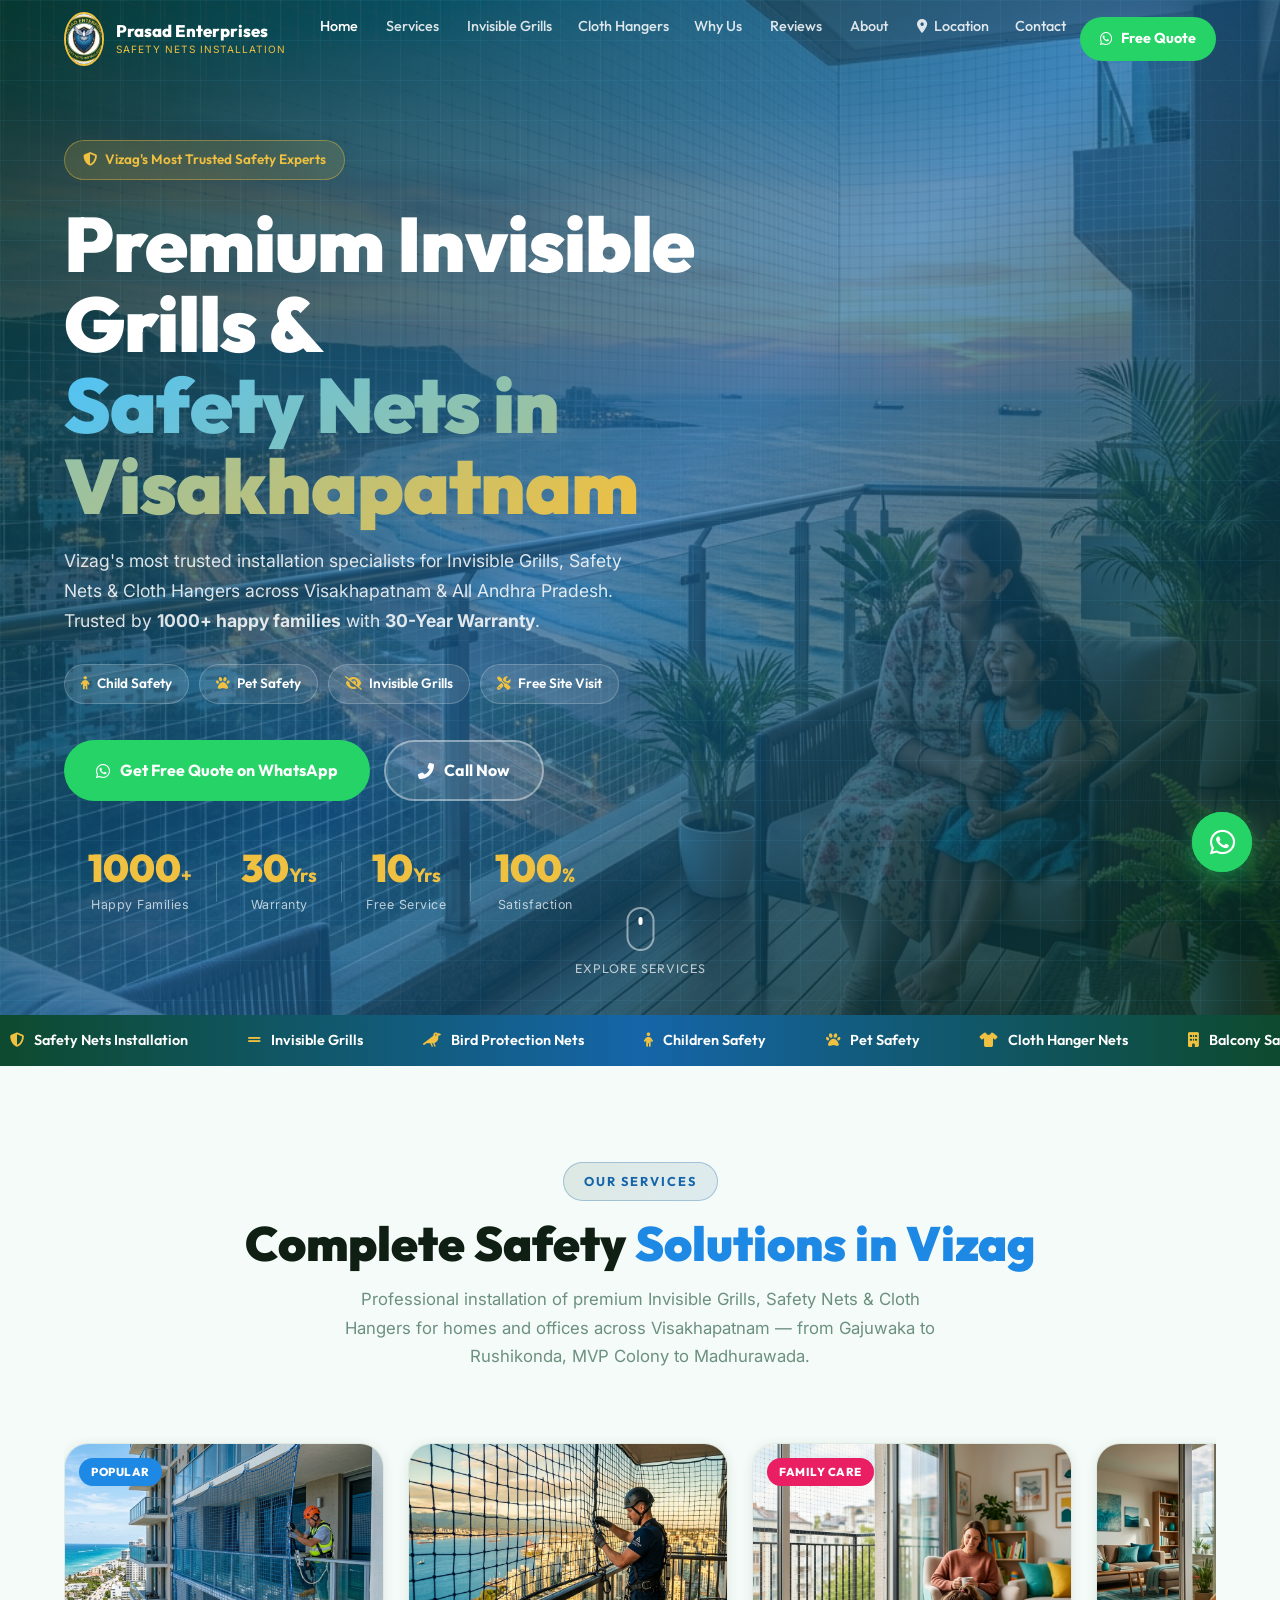
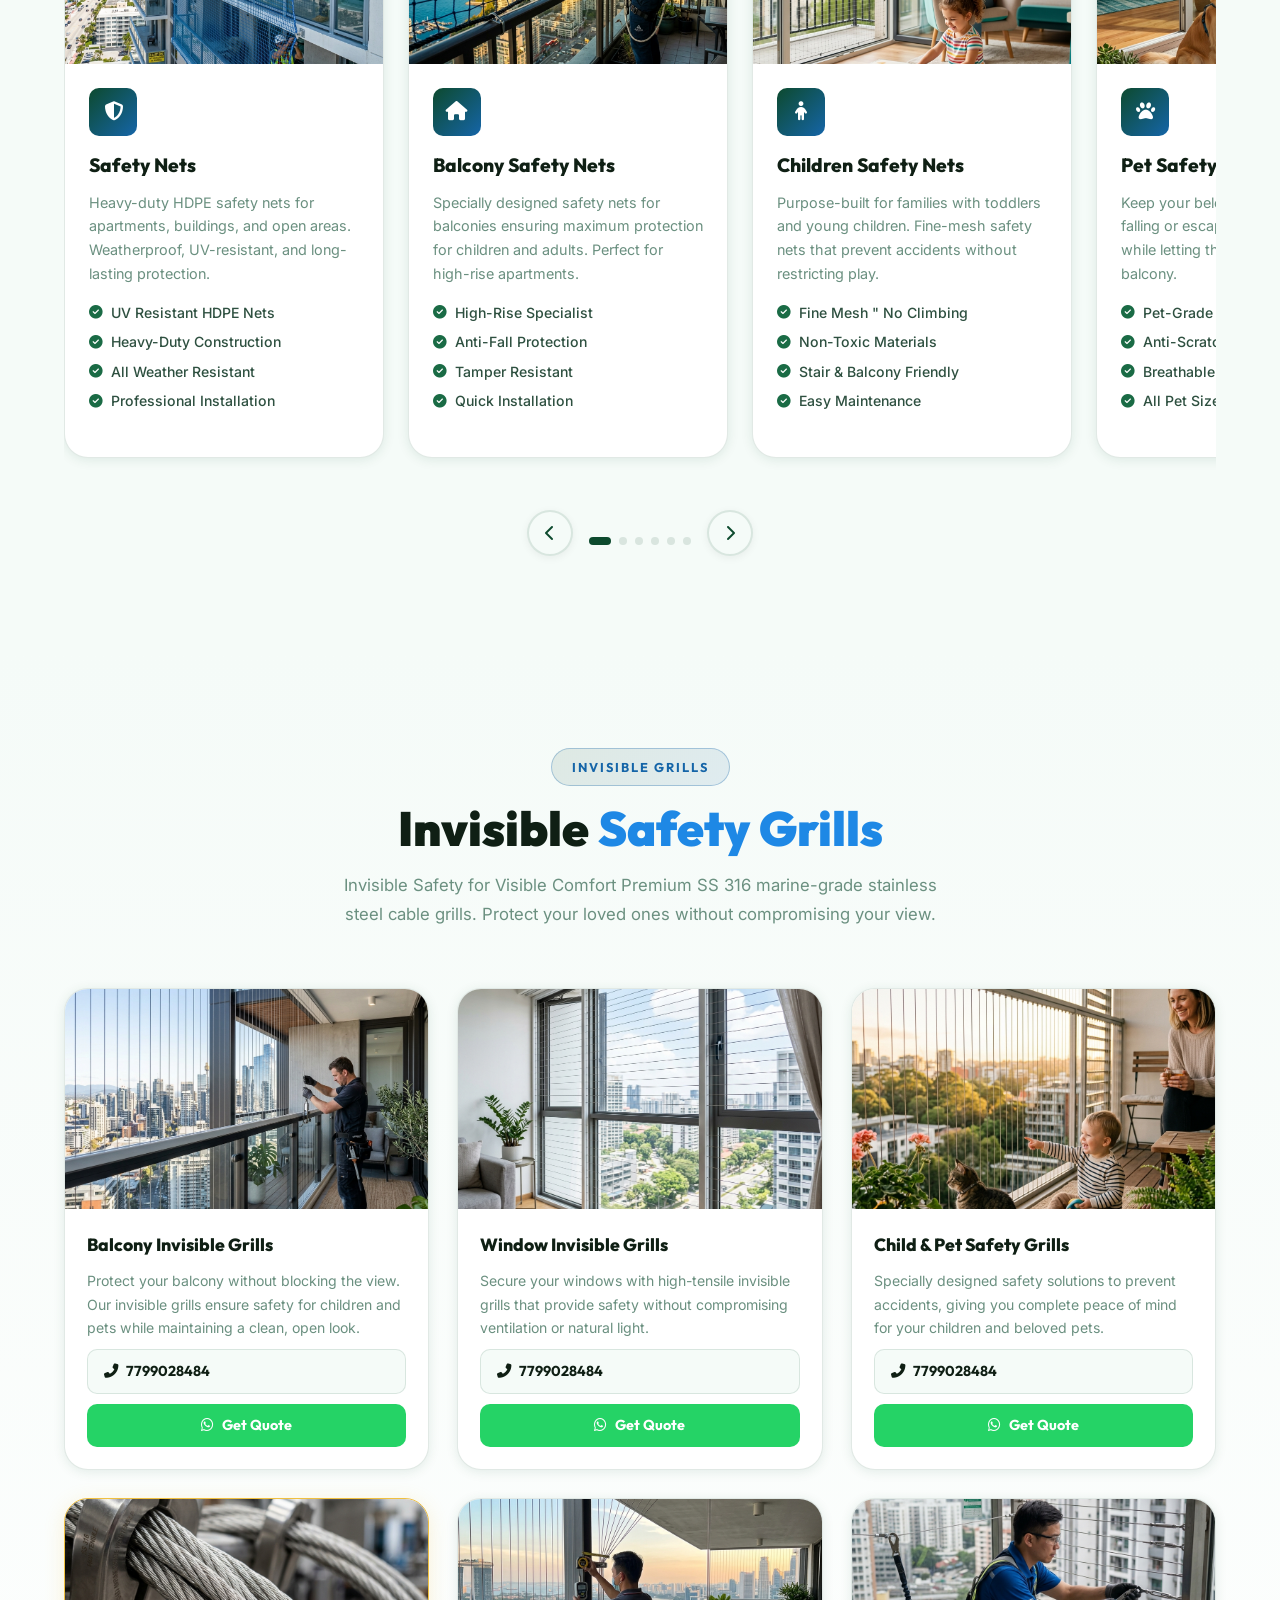
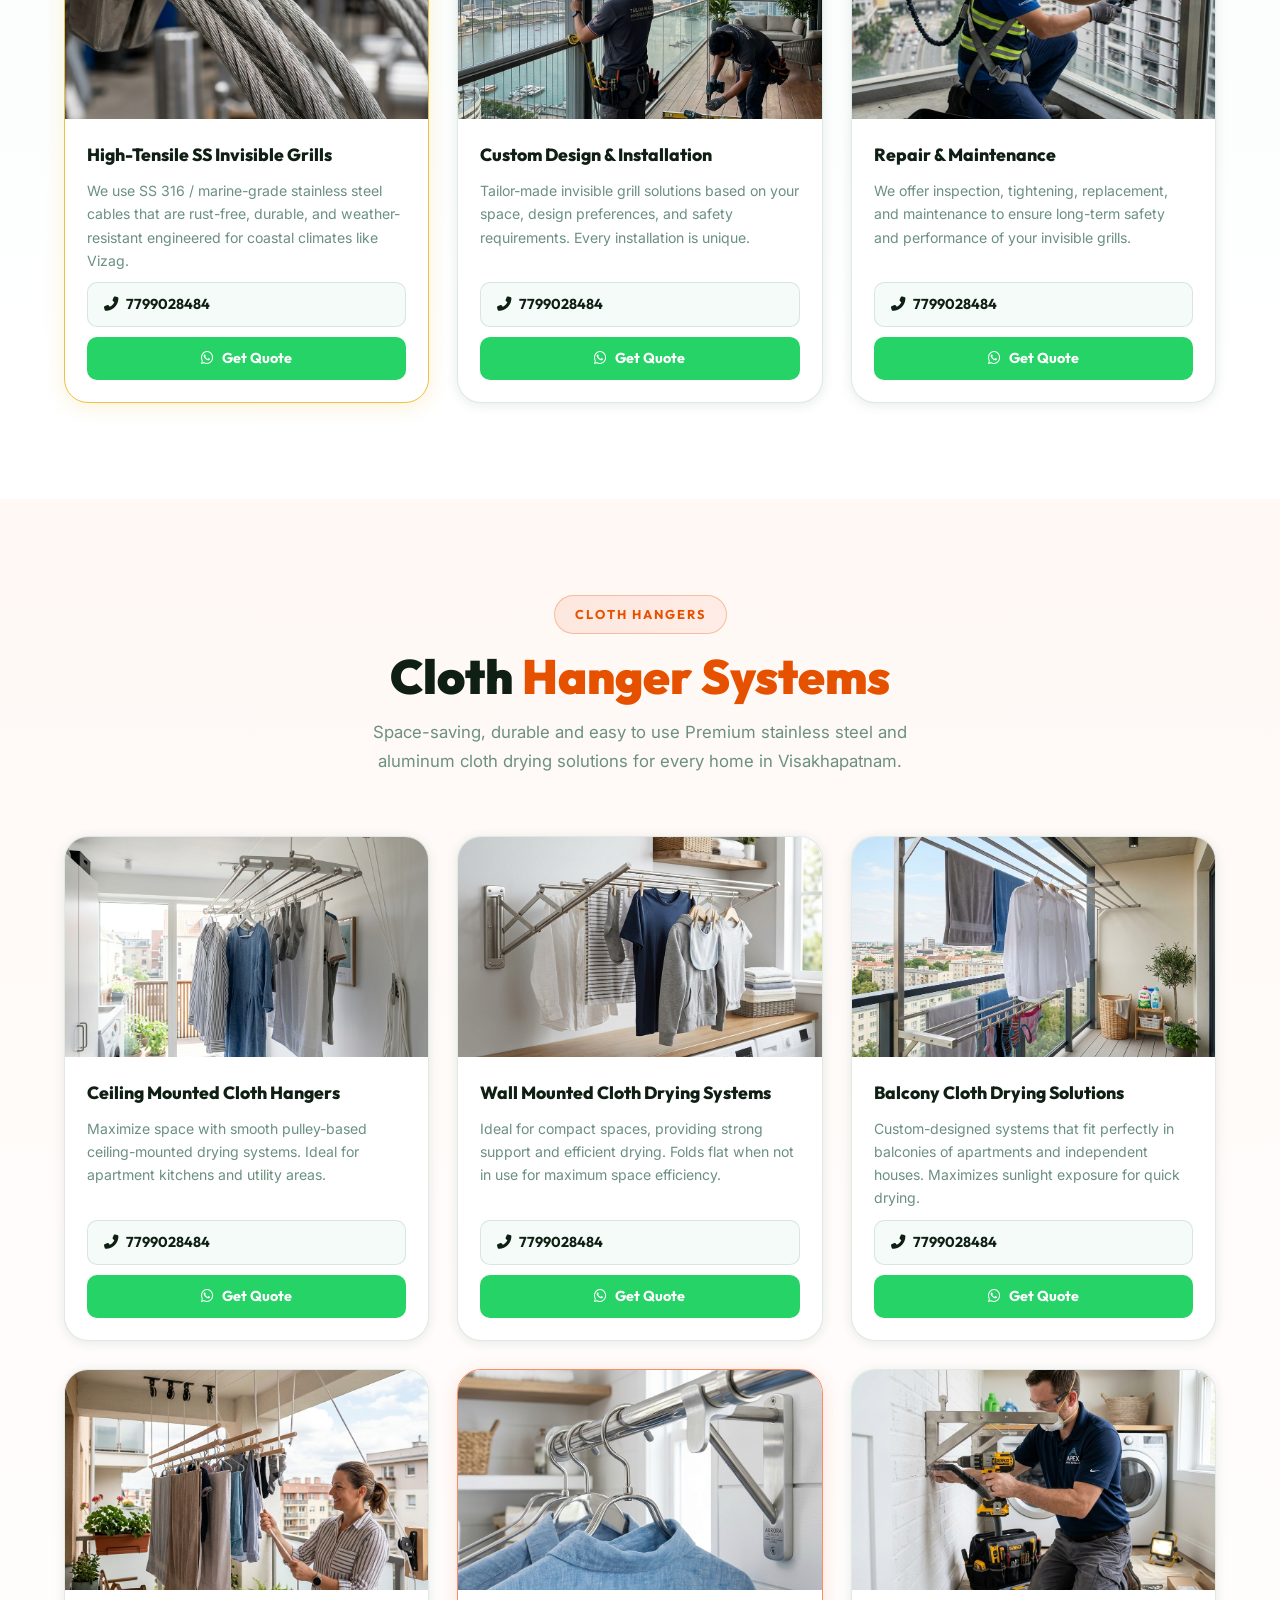
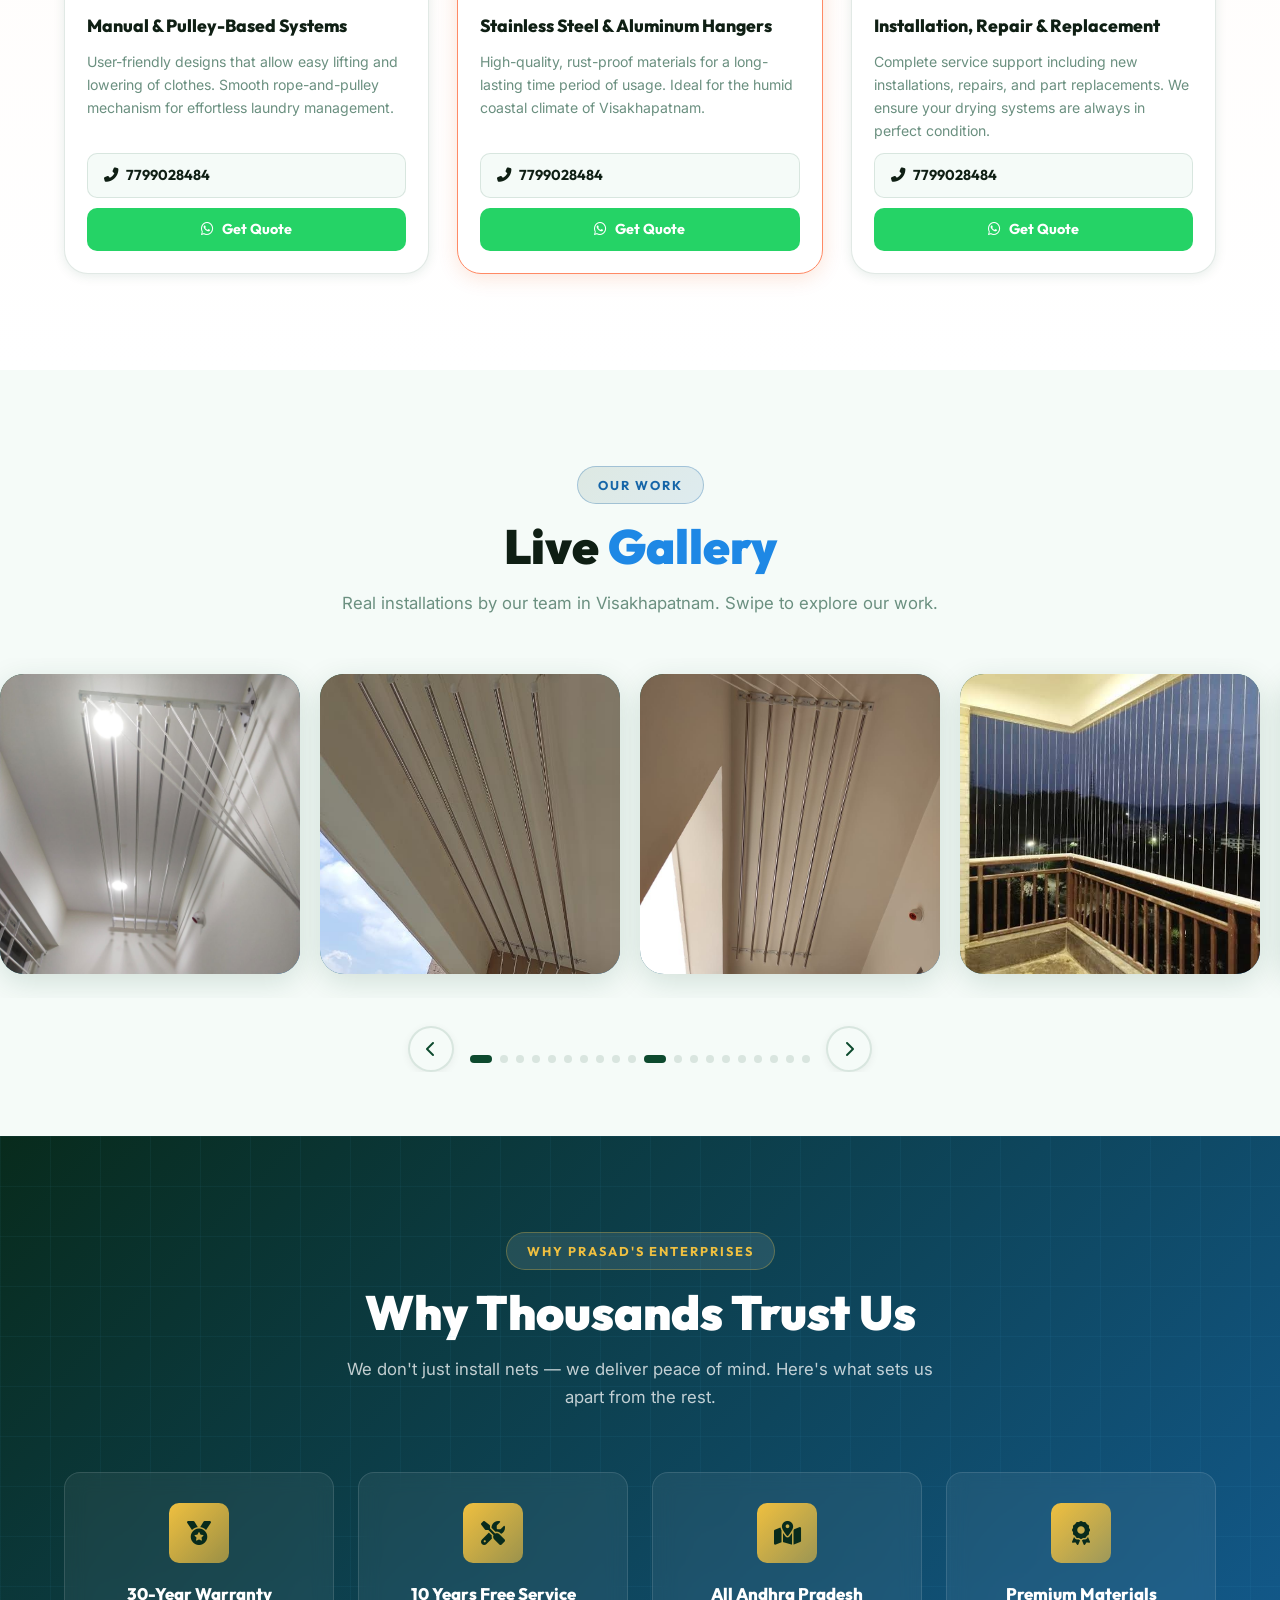
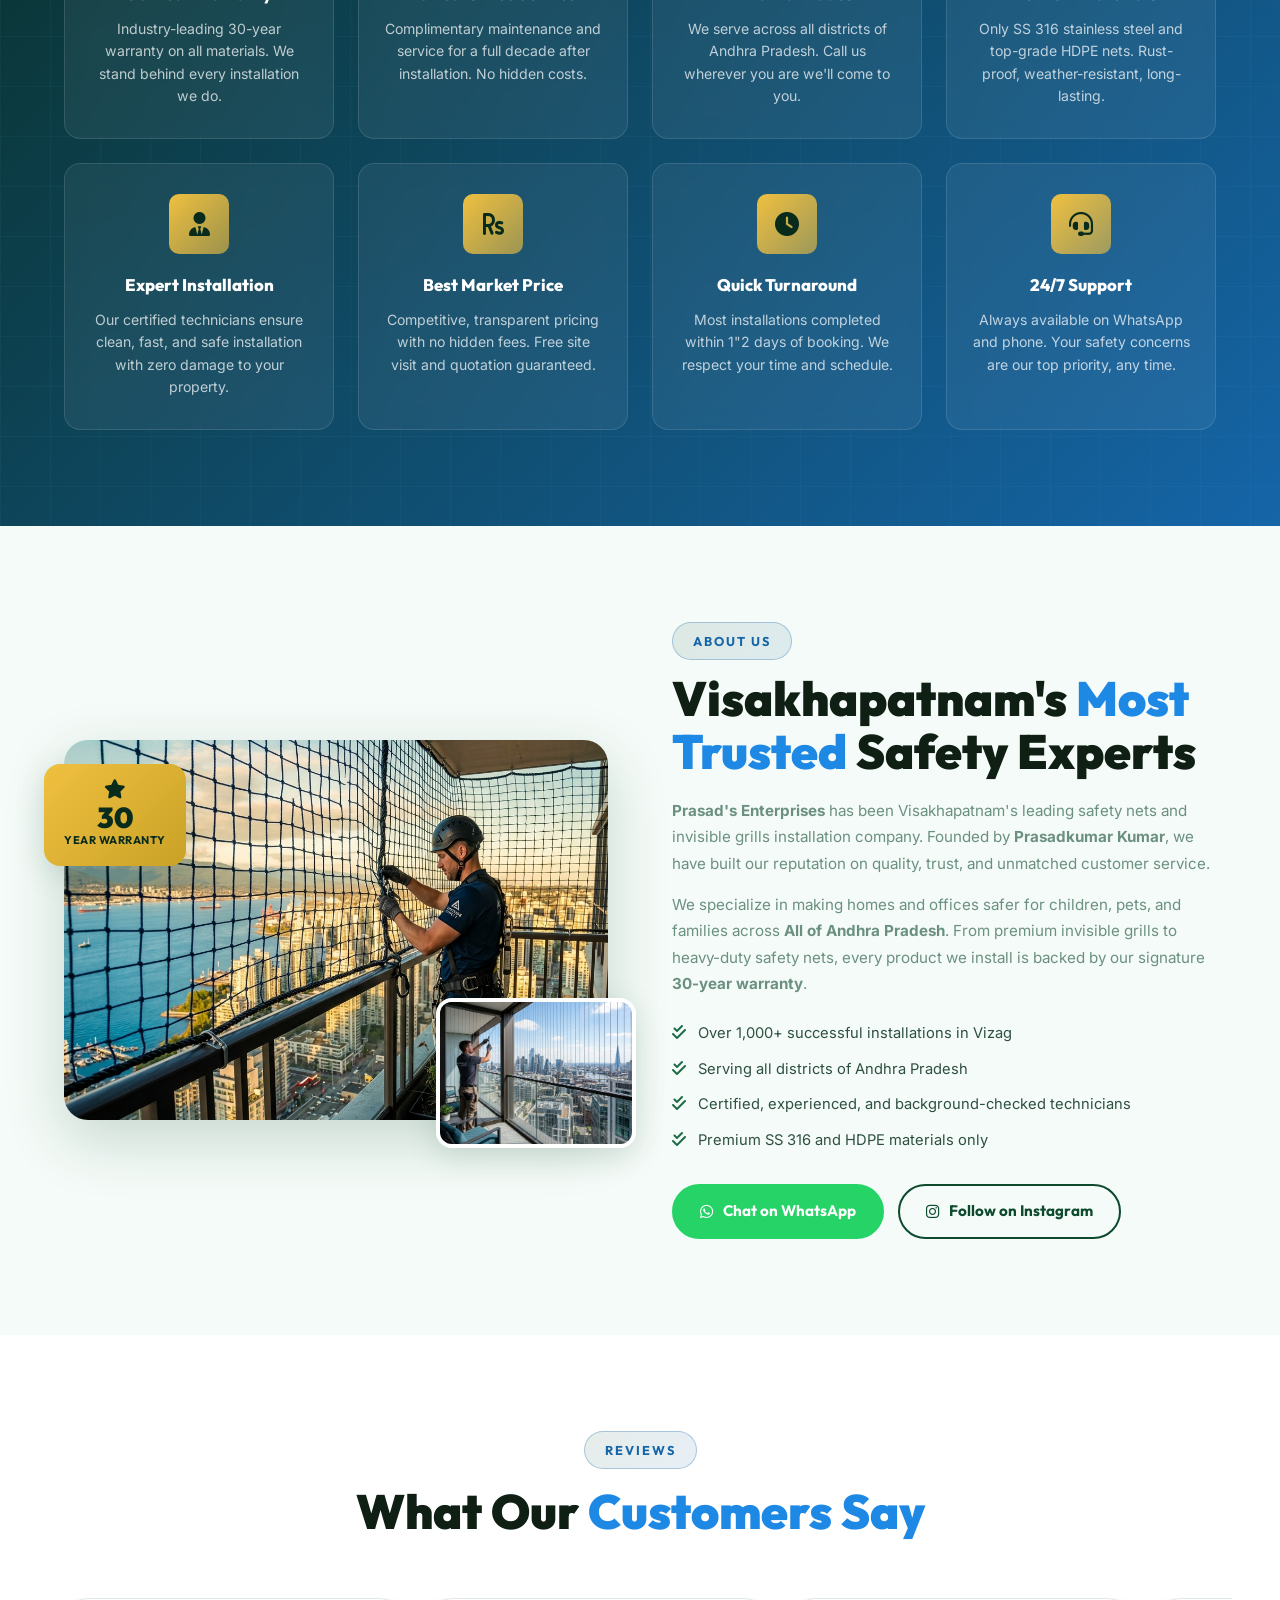
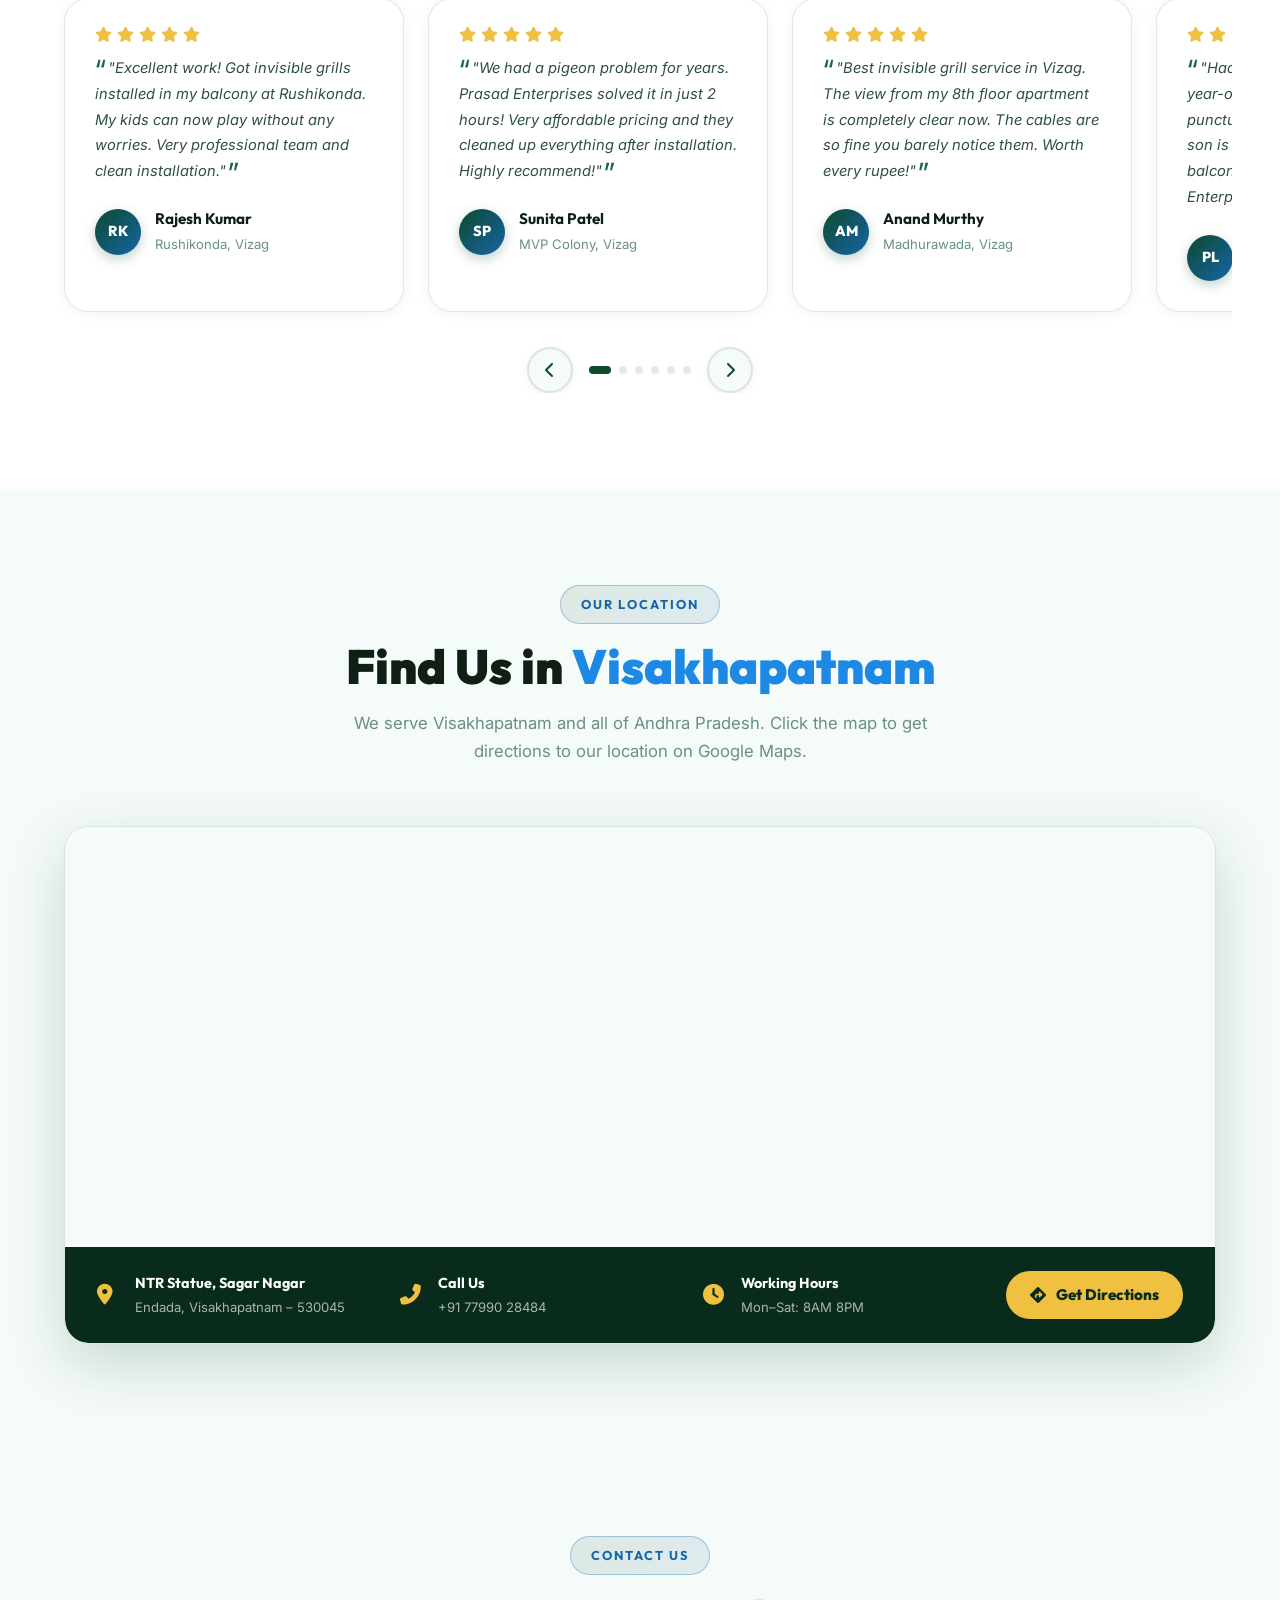
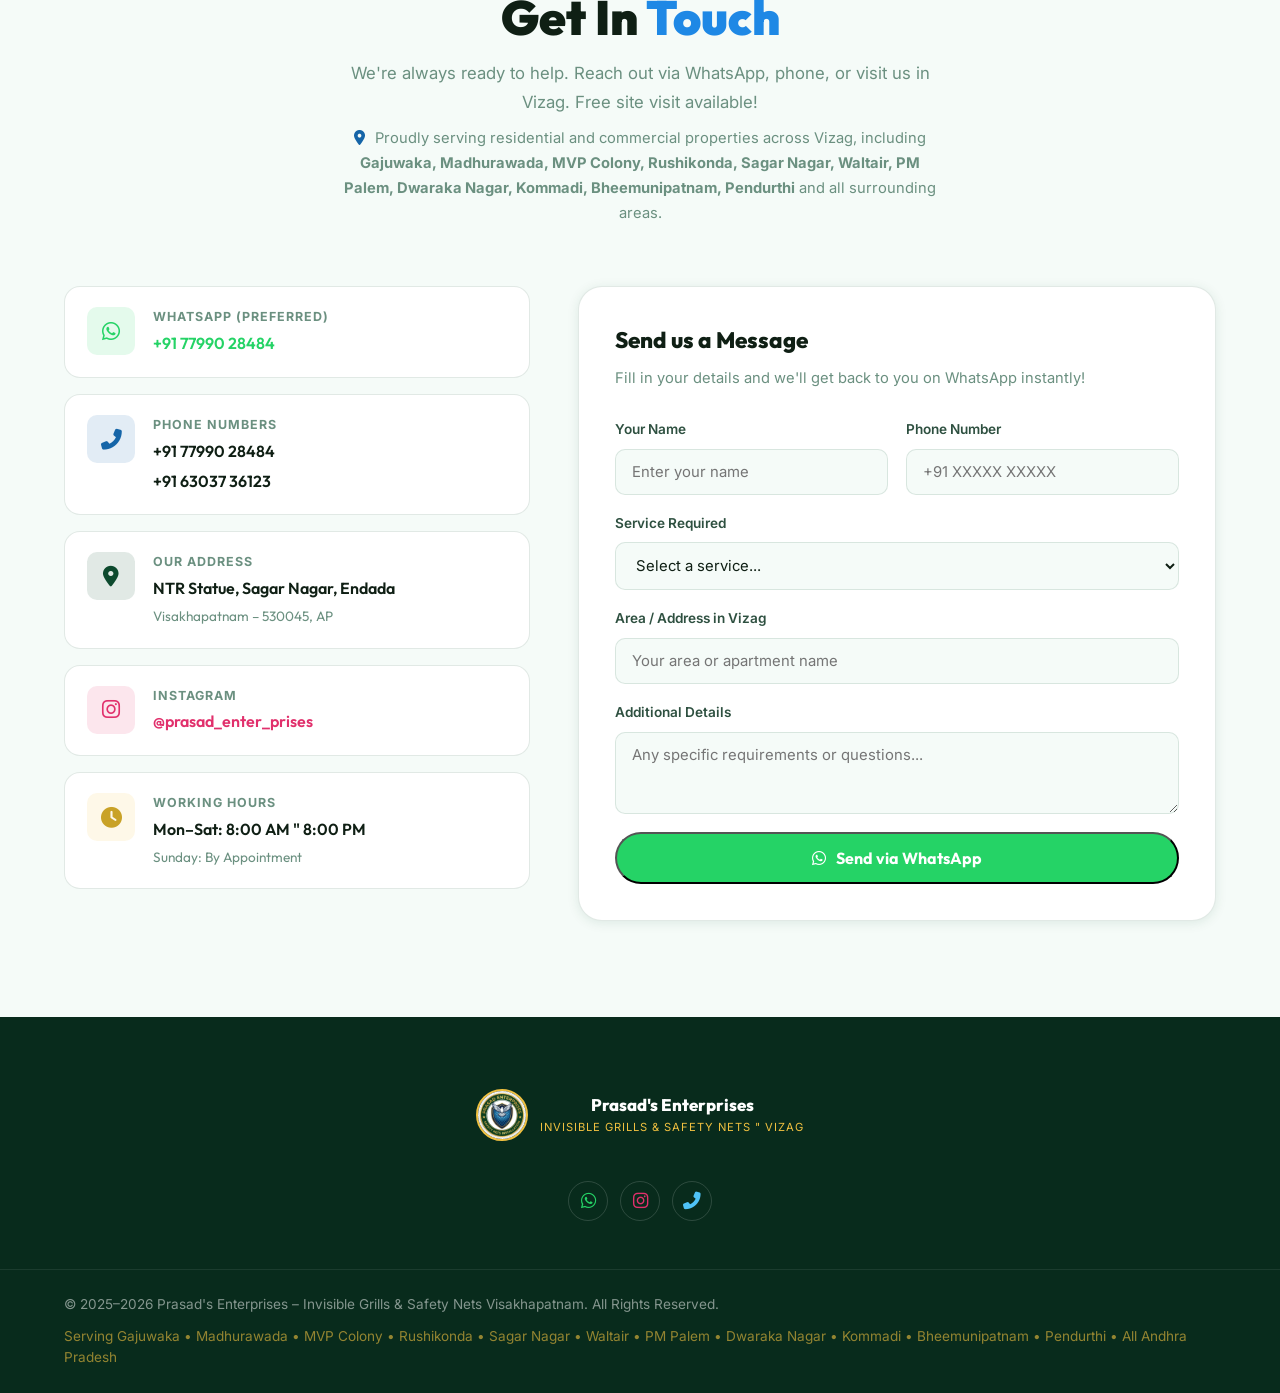
==== commit 360d0b83: "Revert "SEO: Multi-page silo structure + keyword-rich headings" This reverts commit ae244ffcc5e640a9" ====
--- a/index.html
+++ b/index.html
@@ -263,16 +263,15 @@
       </a>
 
       <ul class="nav-links" id="nav-links">
-        <li><a href="/" class="nav-link active">Home</a></li>
-        <li><a href="/#services" class="nav-link">Services</a></li>
-        <li><a href="/invisible-safety-grills" class="nav-link">Invisible Grills</a></li>
-        <li><a href="/balcony-safety-nets" class="nav-link">Safety Nets</a></li>
-        <li><a href="/pulley-cloth-hangers" class="nav-link">Cloth Hangers</a></li>
-        <li><a href="/#why-us" class="nav-link">Why Us</a></li>
-        <li><a href="/#reviews" class="nav-link">Reviews</a></li>
-        <li><a href="/#about" class="nav-link">About</a></li>
-        <li><a href="/#location" class="nav-link"><i class="fas fa-map-marker-alt"></i> Location</a></li>
-        <li><a href="/#contact" class="nav-link">Contact</a></li>
+        <li><a href="#home" class="nav-link active">Home</a></li>
+        <li><a href="#services" class="nav-link">Services</a></li>
+        <li><a href="#invisible-grills" class="nav-link">Invisible Grills</a></li>
+        <li><a href="#cloth-hangers" class="nav-link">Cloth Hangers</a></li>
+        <li><a href="#why-us" class="nav-link">Why Us</a></li>
+        <li><a href="#reviews" class="nav-link">Reviews</a></li>
+        <li><a href="#about" class="nav-link">About</a></li>
+        <li><a href="#location" class="nav-link"><i class="fas fa-map-marker-alt"></i> Location</a></li>
+        <li><a href="#contact" class="nav-link">Contact</a></li>
         <li>
           <a href="https://wa.me/917799028484?text=Hello!%20I%20need%20a%20free%20quote%20for%20safety%20nets."
             target="_blank" class="nav-cta-btn" id="nav-whatsapp-btn">
@@ -397,9 +396,9 @@
     <div class="container">
       <div class="section-header" data-aos="fade-up">
         <span class="section-badge">Our Services</span>
-        <h2 class="section-title">#1 Manufacturer of <span class="highlight">Invisible Grills &amp; Safety Nets in Vizag</span></h2>
+        <h2 class="section-title">Complete Safety <span class="highlight">Solutions in Vizag</span></h2>
         <p class="section-subtitle">Professional installation of premium Invisible Grills, Safety Nets &amp; Cloth Hangers
-          for homes and offices across Visakhapatnam &mdash; from Gajuwaka to Rushikonda, MVP Colony to Madhurawada.</p>
+          for homes and offices across Visakhapatnam — from Gajuwaka to Rushikonda, MVP Colony to Madhurawada.</p>
       </div>
 
       <!-- Services Scroll Wrapper -->
@@ -576,8 +575,9 @@
     <div class="container">
       <div class="section-header" data-aos="fade-up">
         <span class="section-badge">Invisible Grills</span>
-        <h2 class="section-title">Invisible Grill Price in <span class="highlight">Vizag &amp; Visakhapatnam</span></h2>
-        <p class="section-subtitle">Premium SS 316 marine-grade stainless steel cable grills. Balcony &amp; window invisible grill installation starting ₹180/sq.ft. Protect your loved ones without compromising your view. <a href="/invisible-safety-grills" style="color:var(--ocean-light);font-weight:700;">View all options &rarr;</a></p>
+        <h2 class="section-title">Invisible <span class="highlight">Safety Grills</span></h2>
+        <p class="section-subtitle">Invisible Safety for Visible Comfort Premium SS 316 marine-grade stainless steel
+          cable grills. Protect your loved ones without compromising your view.</p>
       </div>
 
       <div class="product-grid">
@@ -589,7 +589,7 @@
               loading="lazy" />
           </div>
           <div class="product-body">
-            <h3 class="product-name">Balcony Invisible Grills Installation in Visakhapatnam</h3>
+            <h3 class="product-name">Balcony Invisible Grills</h3>
             <p class="product-desc">Protect your balcony without blocking the view. Our invisible grills ensure safety
               for children and pets while maintaining a clean, open look.</p>
             <a href="tel:+917799028484" class="product-phone-btn" id="ig-balcony-call">
@@ -609,7 +609,7 @@
               loading="lazy" />
           </div>
           <div class="product-body">
-            <h3 class="product-name">Premium Window Invisible Safety Grills Vizag</h3>
+            <h3 class="product-name">Window Invisible Grills</h3>
             <p class="product-desc">Secure your windows with high-tensile invisible grills that provide safety without
               compromising ventilation or natural light.</p>
             <a href="tel:+917799028484" class="product-phone-btn" id="ig-window-call">
@@ -629,7 +629,7 @@
               loading="lazy" />
           </div>
           <div class="product-body">
-            <h3 class="product-name">Child &amp; Pet Safety Invisible Grills Visakhapatnam</h3>
+            <h3 class="product-name">Child &amp; Pet Safety Grills</h3>
             <p class="product-desc">Specially designed safety solutions to prevent accidents, giving you complete peace
               of mind for your children and beloved pets.</p>
             <a href="tel:+917799028484" class="product-phone-btn" id="ig-childpet-call">
@@ -649,7 +649,7 @@
               loading="lazy" />
           </div>
           <div class="product-body">
-            <h3 class="product-name">SS 316 Marine-Grade Invisible Grills &mdash; Vizag Specialist</h3>
+            <h3 class="product-name">High-Tensile SS Invisible Grills</h3>
             <p class="product-desc">We use SS 316 / marine-grade stainless steel cables that are rust-free, durable, and
               weather-resistant engineered for coastal climates like Vizag.</p>
             <a href="tel:+917799028484" class="product-phone-btn" id="ig-ss316-call">
@@ -669,7 +669,7 @@
               loading="lazy" />
           </div>
           <div class="product-body">
-            <h3 class="product-name">Custom Invisible Grill Design &amp; Installation Vizag</h3>
+            <h3 class="product-name">Custom Design &amp; Installation</h3>
             <p class="product-desc">Tailor-made invisible grill solutions based on your space, design preferences, and
               safety requirements. Every installation is unique.</p>
             <a href="tel:+917799028484" class="product-phone-btn" id="ig-custom-call">
@@ -689,7 +689,7 @@
               loading="lazy" />
           </div>
           <div class="product-body">
-            <h3 class="product-name">Invisible Grill Repair &amp; Maintenance Service Vizag</h3>
+            <h3 class="product-name">Repair &amp; Maintenance</h3>
             <p class="product-desc">We offer inspection, tightening, replacement, and maintenance to ensure long-term
               safety and performance of your invisible grills.</p>
             <a href="tel:+917799028484" class="product-phone-btn" id="ig-repair-call">
@@ -711,9 +711,9 @@
     <div class="container">
       <div class="section-header" data-aos="fade-up">
         <span class="section-badge ch-badge">Cloth Hangers</span>
-        <h2 class="section-title">Ceiling Pulley &amp; <span class="highlight-ch">Wall Mounted Cloth Hangers in Vizag</span></h2>
-        <p class="section-subtitle">Space-saving, durable and easy to use. Premium stainless steel and aluminum cloth
-          drying solutions for every home in Visakhapatnam. <a href="/pulley-cloth-hangers" style="color:#e65100;font-weight:700;">View all options &rarr;</a></p>
+        <h2 class="section-title">Cloth <span class="highlight-ch">Hanger Systems</span></h2>
+        <p class="section-subtitle">Space-saving, durable and easy to use Premium stainless steel and aluminum cloth
+          drying solutions for every home in Visakhapatnam.</p>
       </div>
 
       <div class="product-grid">
@@ -725,7 +725,7 @@
               loading="lazy" />
           </div>
           <div class="product-body">
-            <h3 class="product-name">Ceiling Mounted Cloth Hanger Vizag &mdash; Pulley System</h3>
+            <h3 class="product-name">Ceiling Mounted Cloth Hangers</h3>
             <p class="product-desc">Maximize space with smooth pulley-based ceiling-mounted drying systems. Ideal for
               apartment kitchens and utility areas.</p>
             <a href="tel:+917799028484" class="product-phone-btn ch-phone" id="ch-ceiling-call">
@@ -745,7 +745,7 @@
               loading="lazy" />
           </div>
           <div class="product-body">
-            <h3 class="product-name">Wall Mounted Cloth Drying System Visakhapatnam</h3>
+            <h3 class="product-name">Wall Mounted Cloth Drying Systems</h3>
             <p class="product-desc">Ideal for compact spaces, providing strong support and efficient drying. Folds flat
               when not in use for maximum space efficiency.</p>
             <a href="tel:+917799028484" class="product-phone-btn ch-phone" id="ch-wall-call">
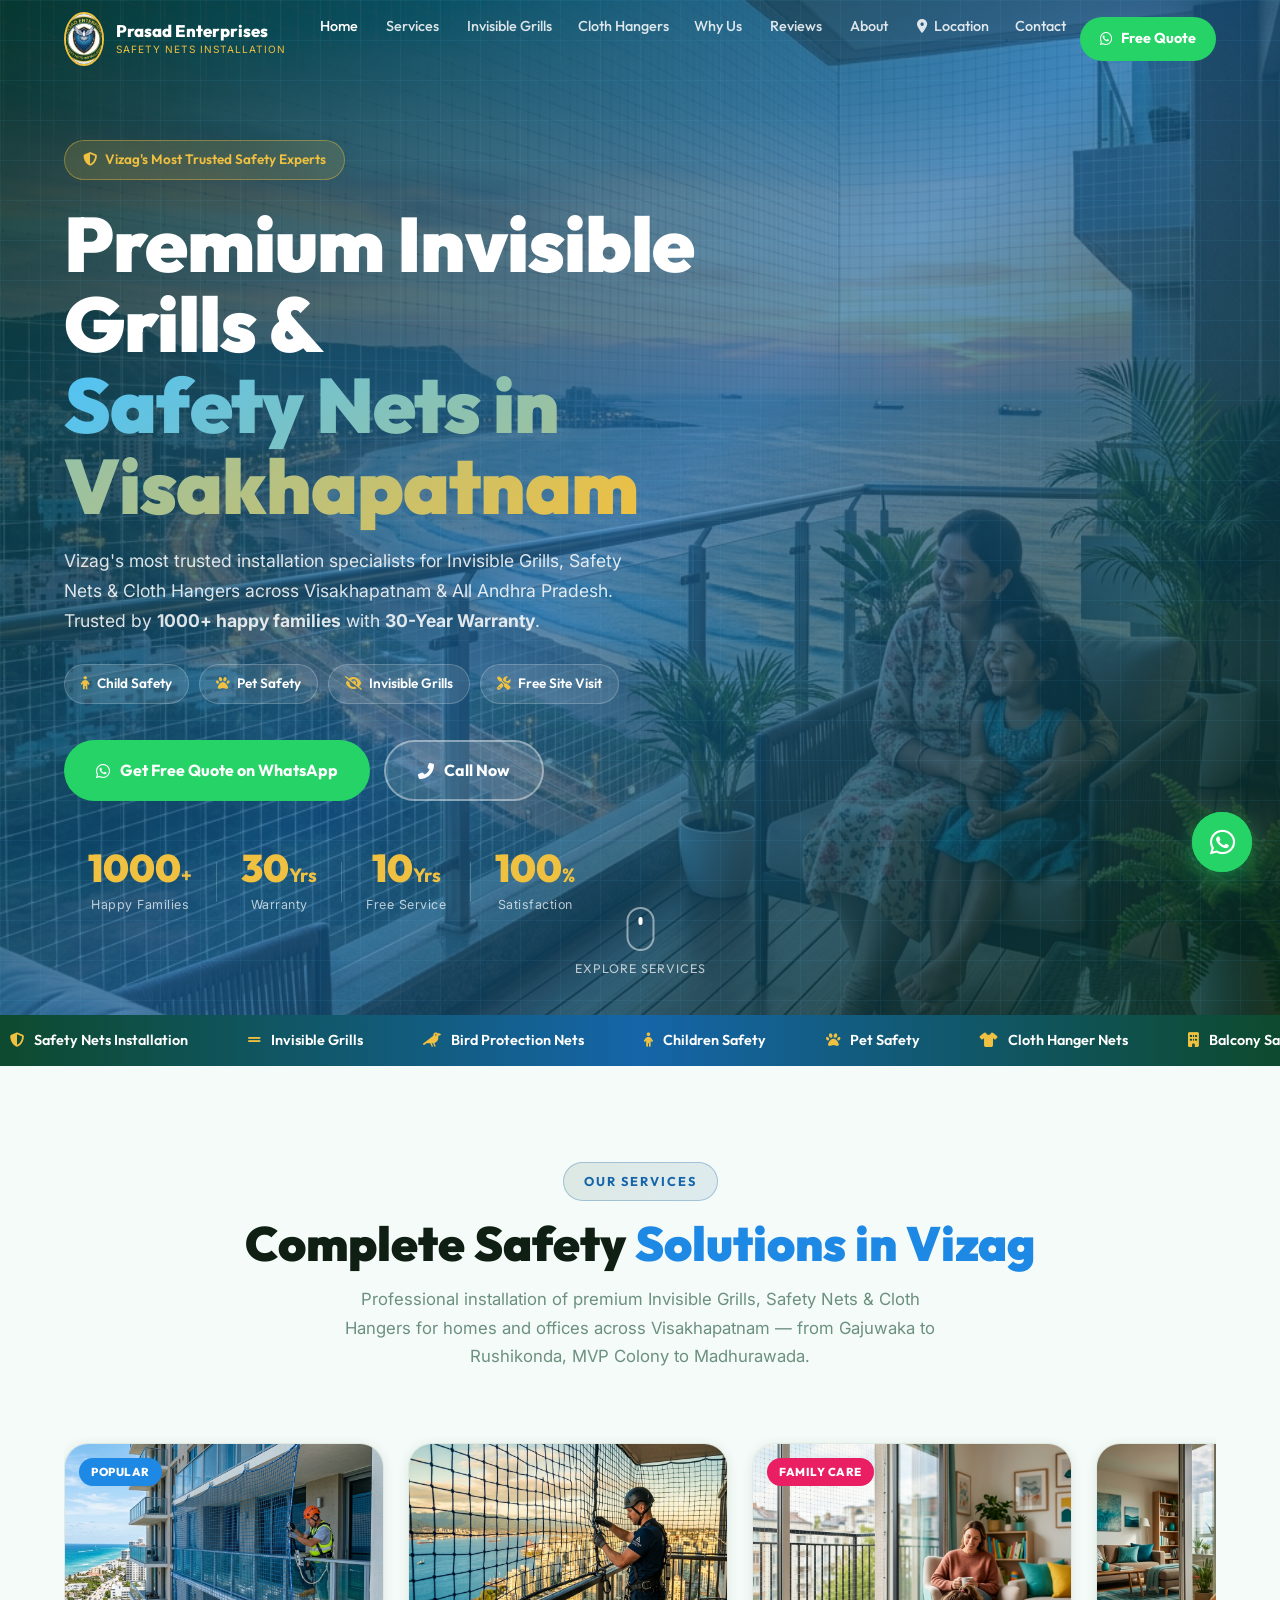
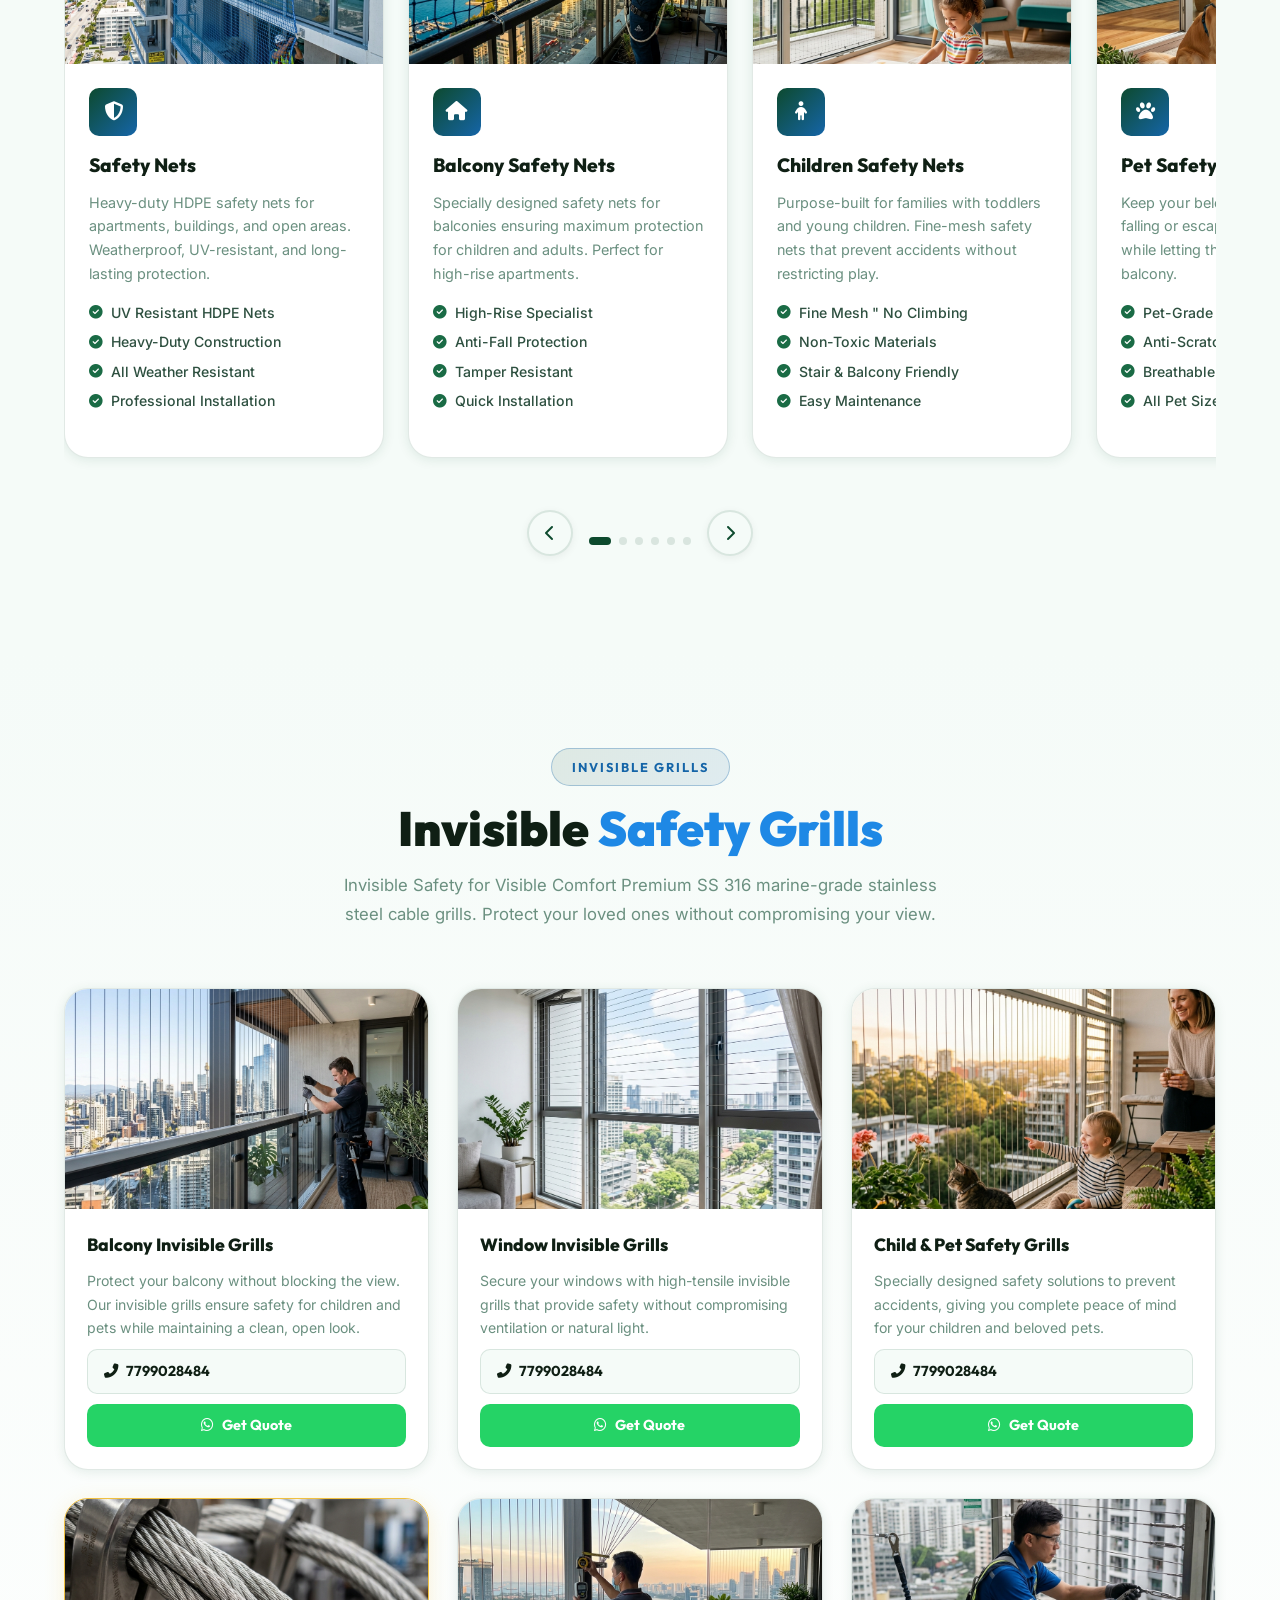
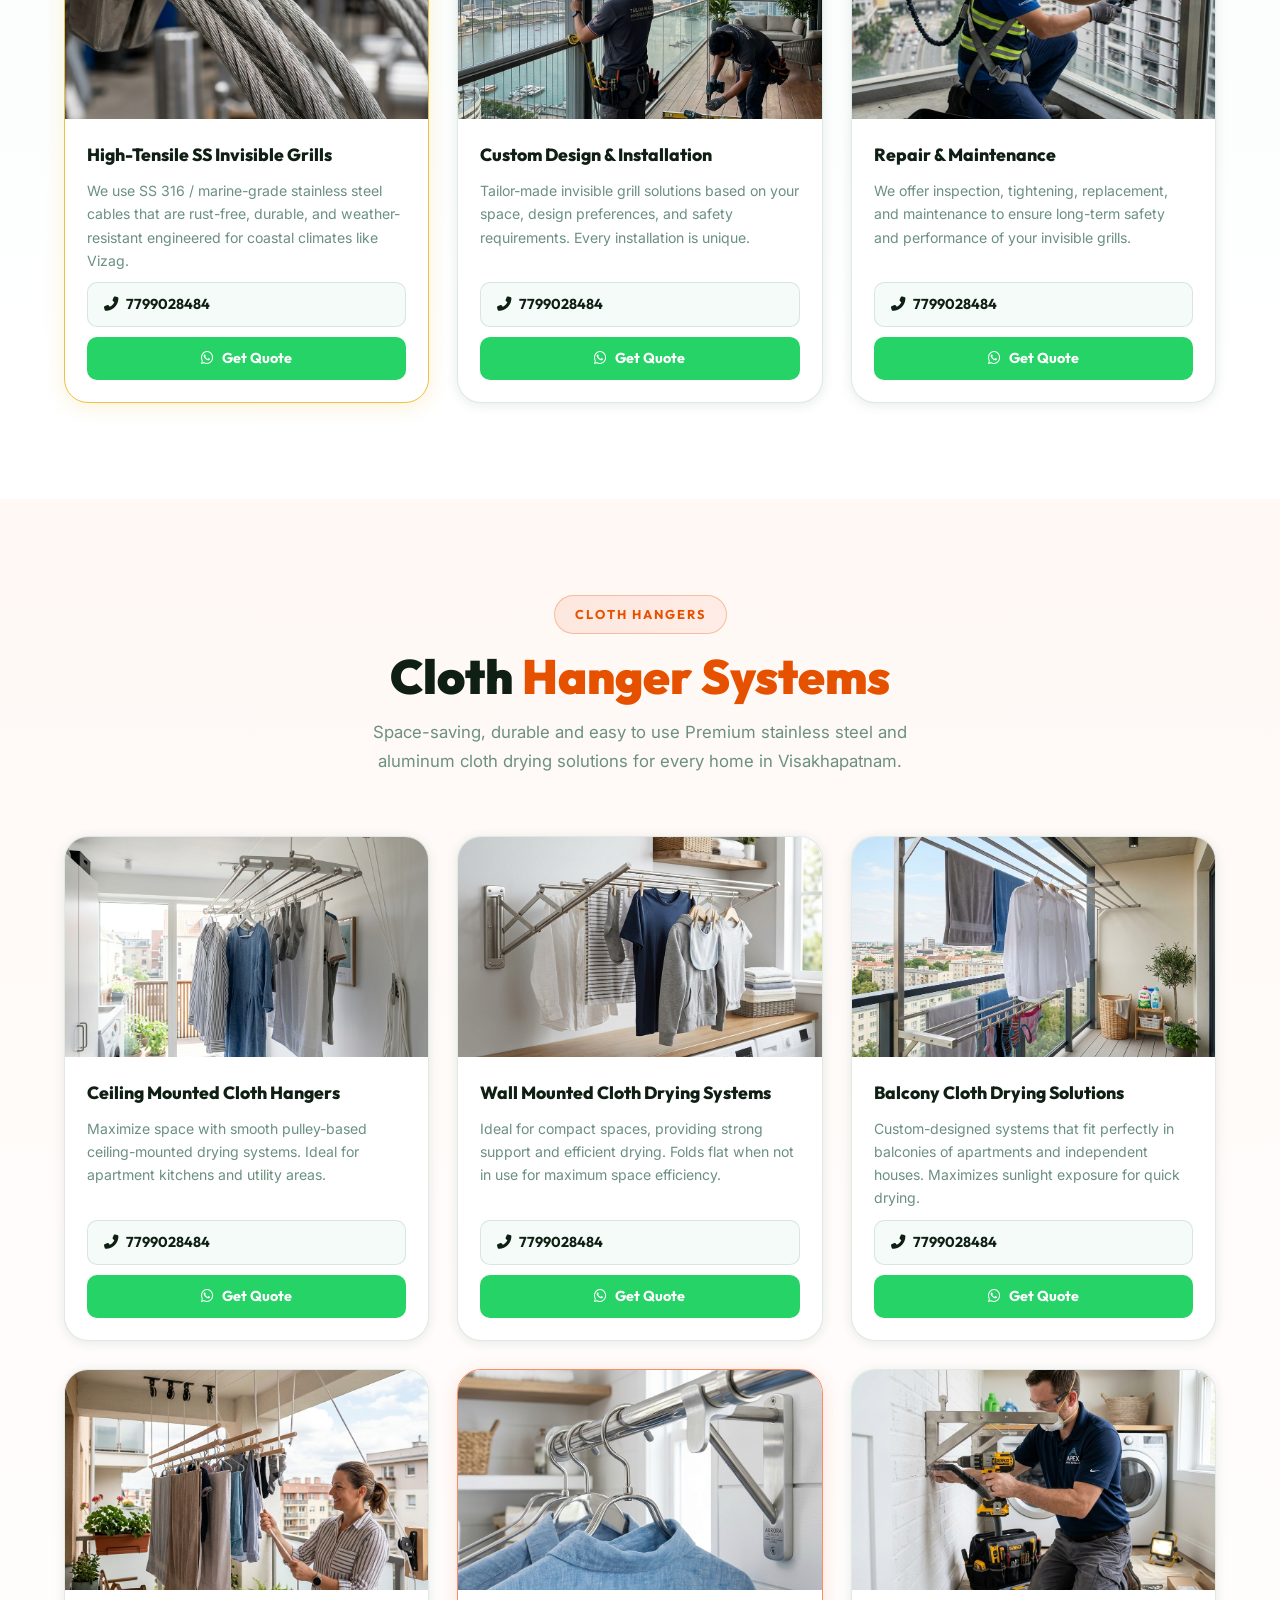
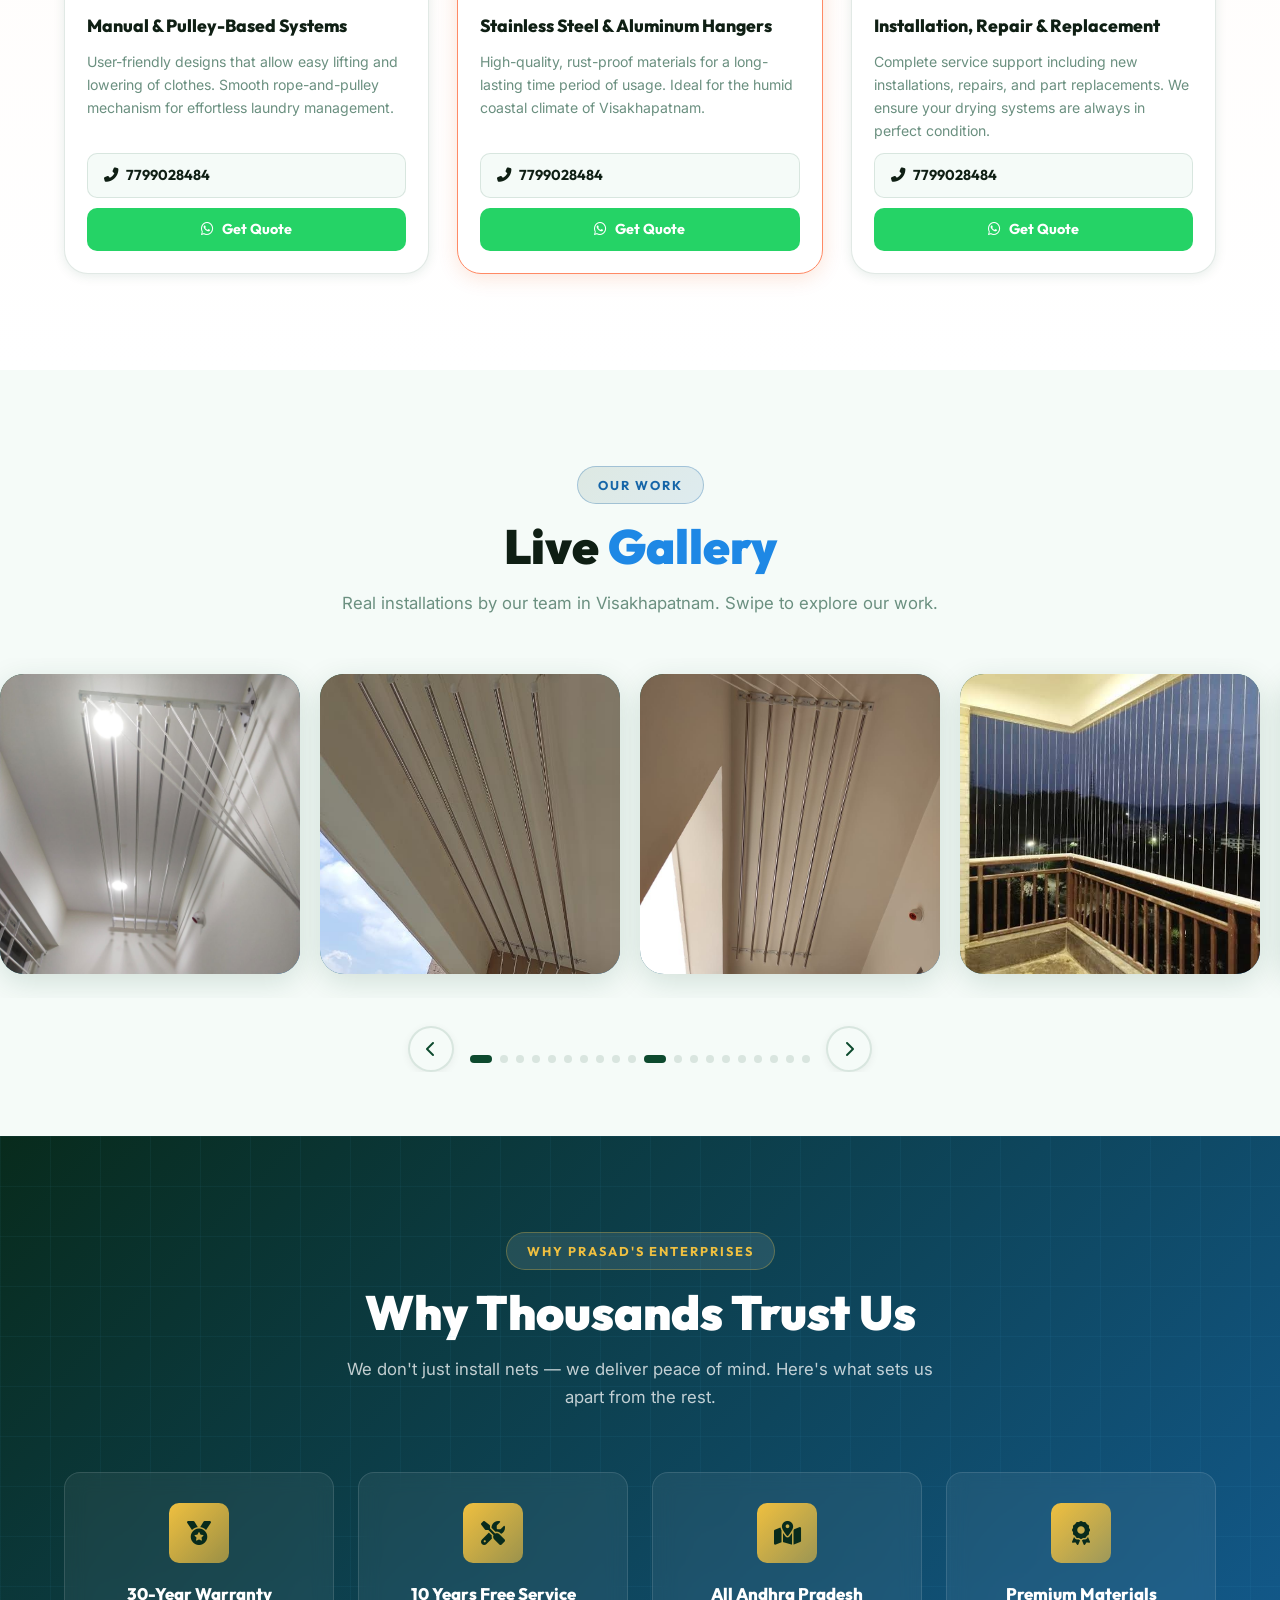
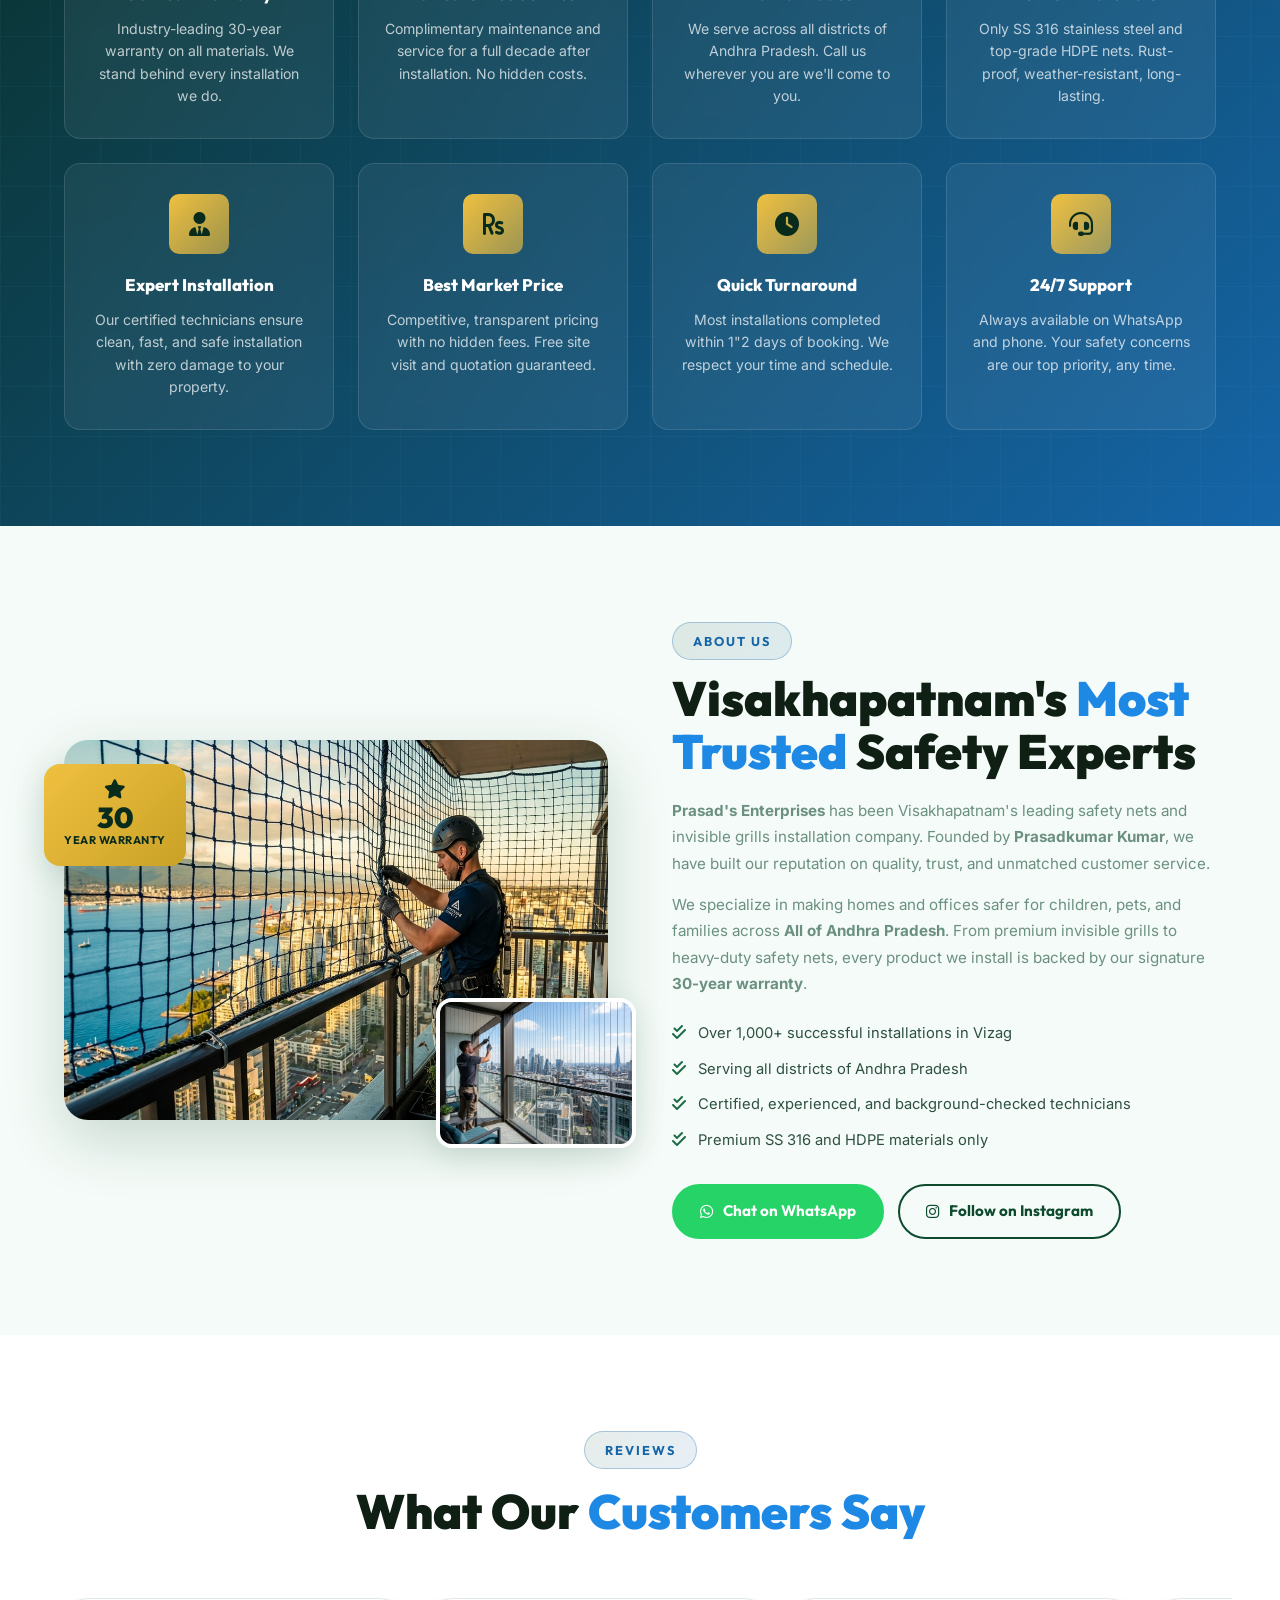
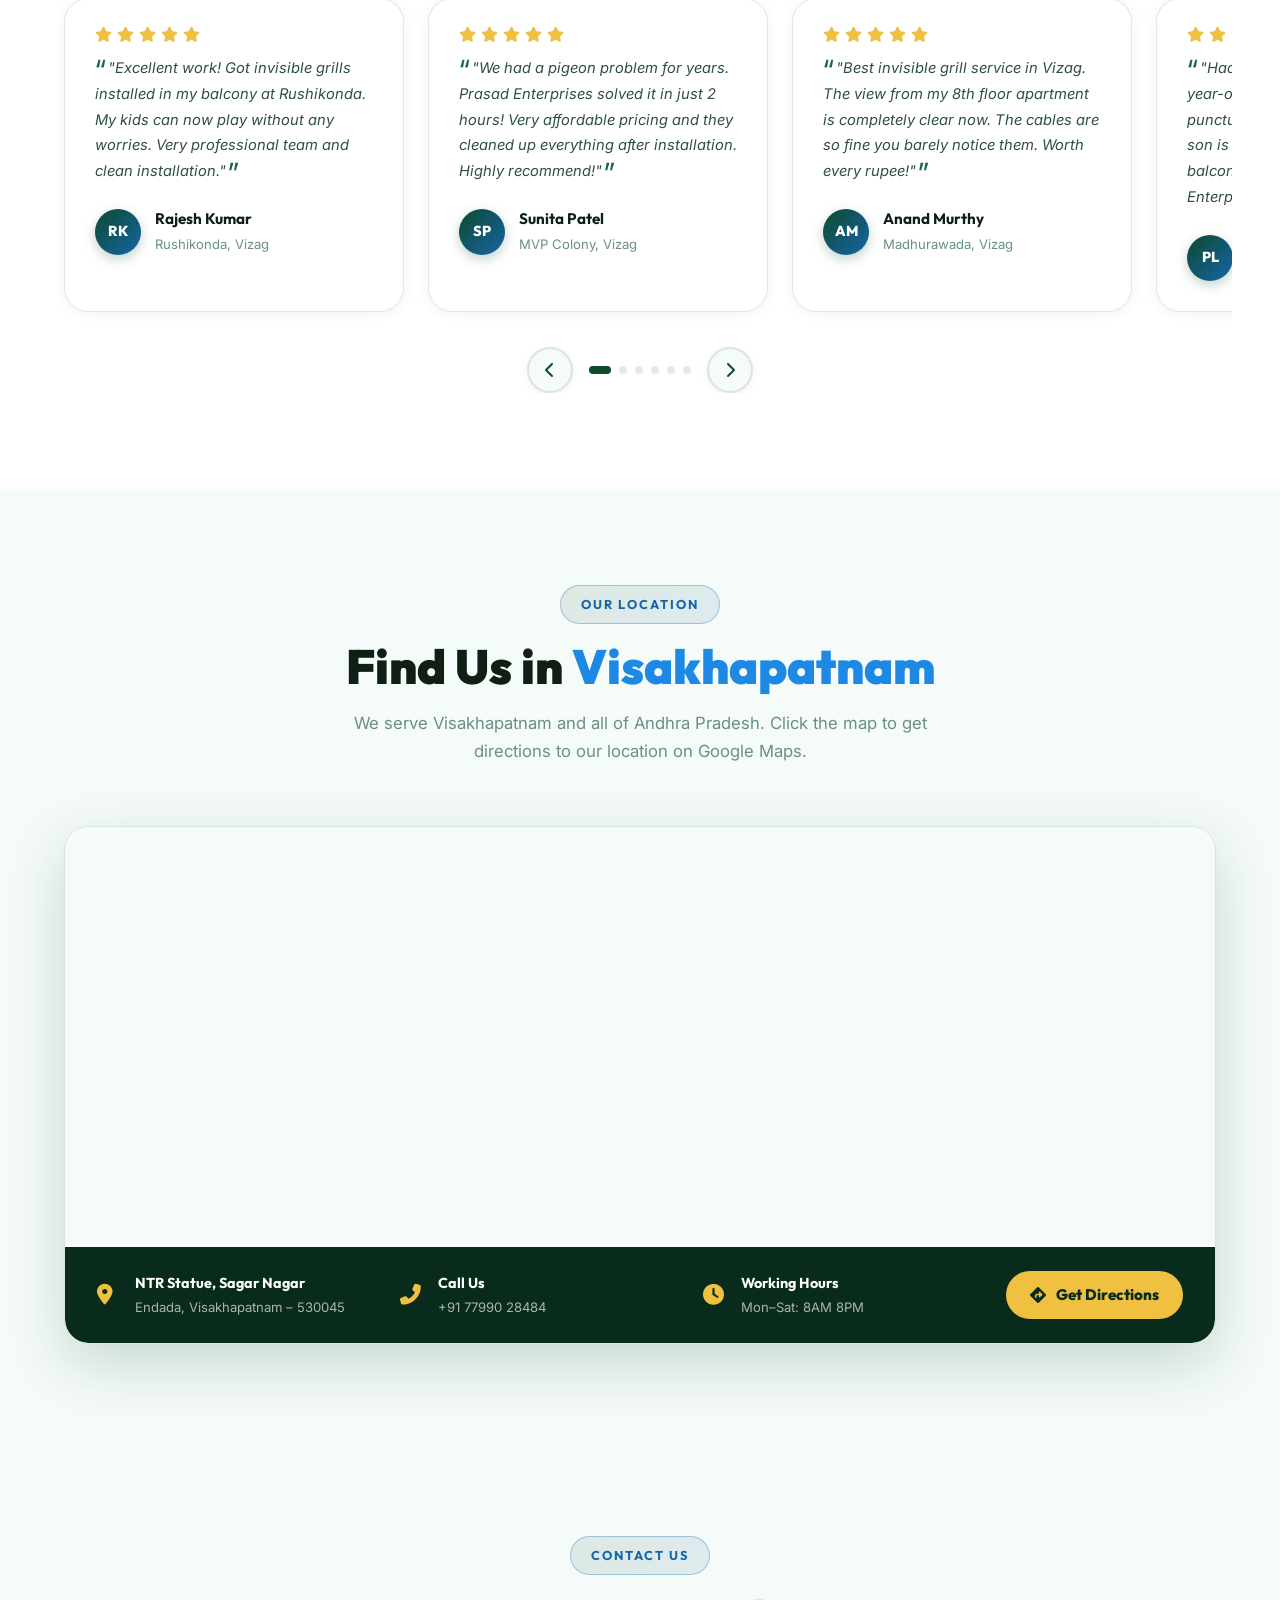
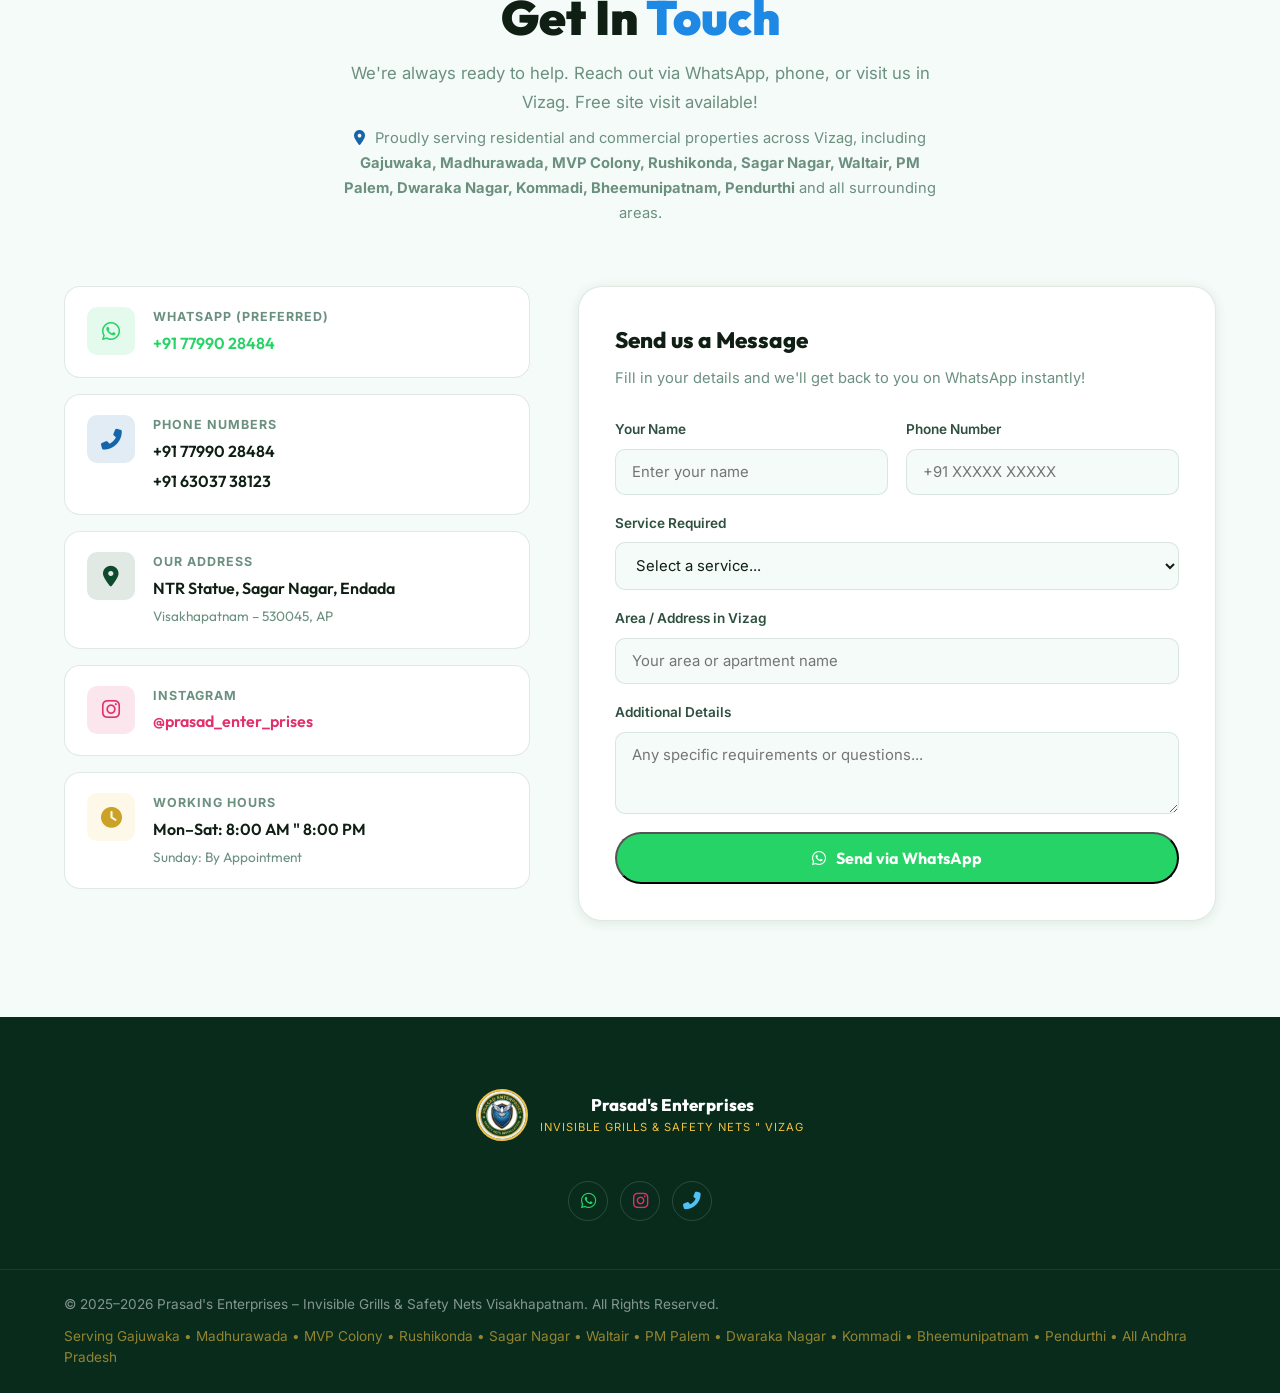
==== commit 28af8606: "Fix second phone number: 6303736123 to 6303738123" ====
--- a/index.html
+++ b/index.html
@@ -59,7 +59,7 @@
     "logo": "https://www.vizaginvisiblegrills.com/images/logo.png",
     "image": "https://www.vizaginvisiblegrills.com/images/logo.png",
     "telephone": "+917799028484",
-    "telephone2": "+916303736123",
+    "telephone2": "+916303738123",
     "email": "contact@vizaginvisiblegrills.com",
     "priceRange": "Rs. 35 - Rs. 180 per sq.ft",
     "currenciesAccepted": "INR",
@@ -546,8 +546,8 @@
               <div class="cta-contact-quick">
                 <a href="tel:+917799028484" class="quick-call" id="services-call1"><i class="fas fa-phone-alt"></i>
                   7799028484</a>
-                <a href="tel:+916303736123" class="quick-call" id="services-call2"><i class="fas fa-phone-alt"></i>
-                  6303736123</a>
+                <a href="tel:+916303738123" class="quick-call" id="services-call2"><i class="fas fa-phone-alt"></i>
+                  6303738123</a>
               </div>
               <a href="https://wa.me/917799028484?text=Hello!%20I%20need%20a%20custom%20safety%20solution.%20Please%20help."
                 target="_blank" class="btn-primary full-wa-btn" id="services-custom-wa">
@@ -1243,7 +1243,7 @@
             <div class="contact-details">
               <span class="contact-label">Phone Numbers</span>
               <a href="tel:+917799028484" class="contact-value" id="contact-phone1">+91 77990 28484</a>
-              <a href="tel:+916303736123" class="contact-value" id="contact-phone2">+91 63037 36123</a>
+              <a href="tel:+916303738123" class="contact-value" id="contact-phone2">+91 63037 38123</a>
             </div>
           </div>
 
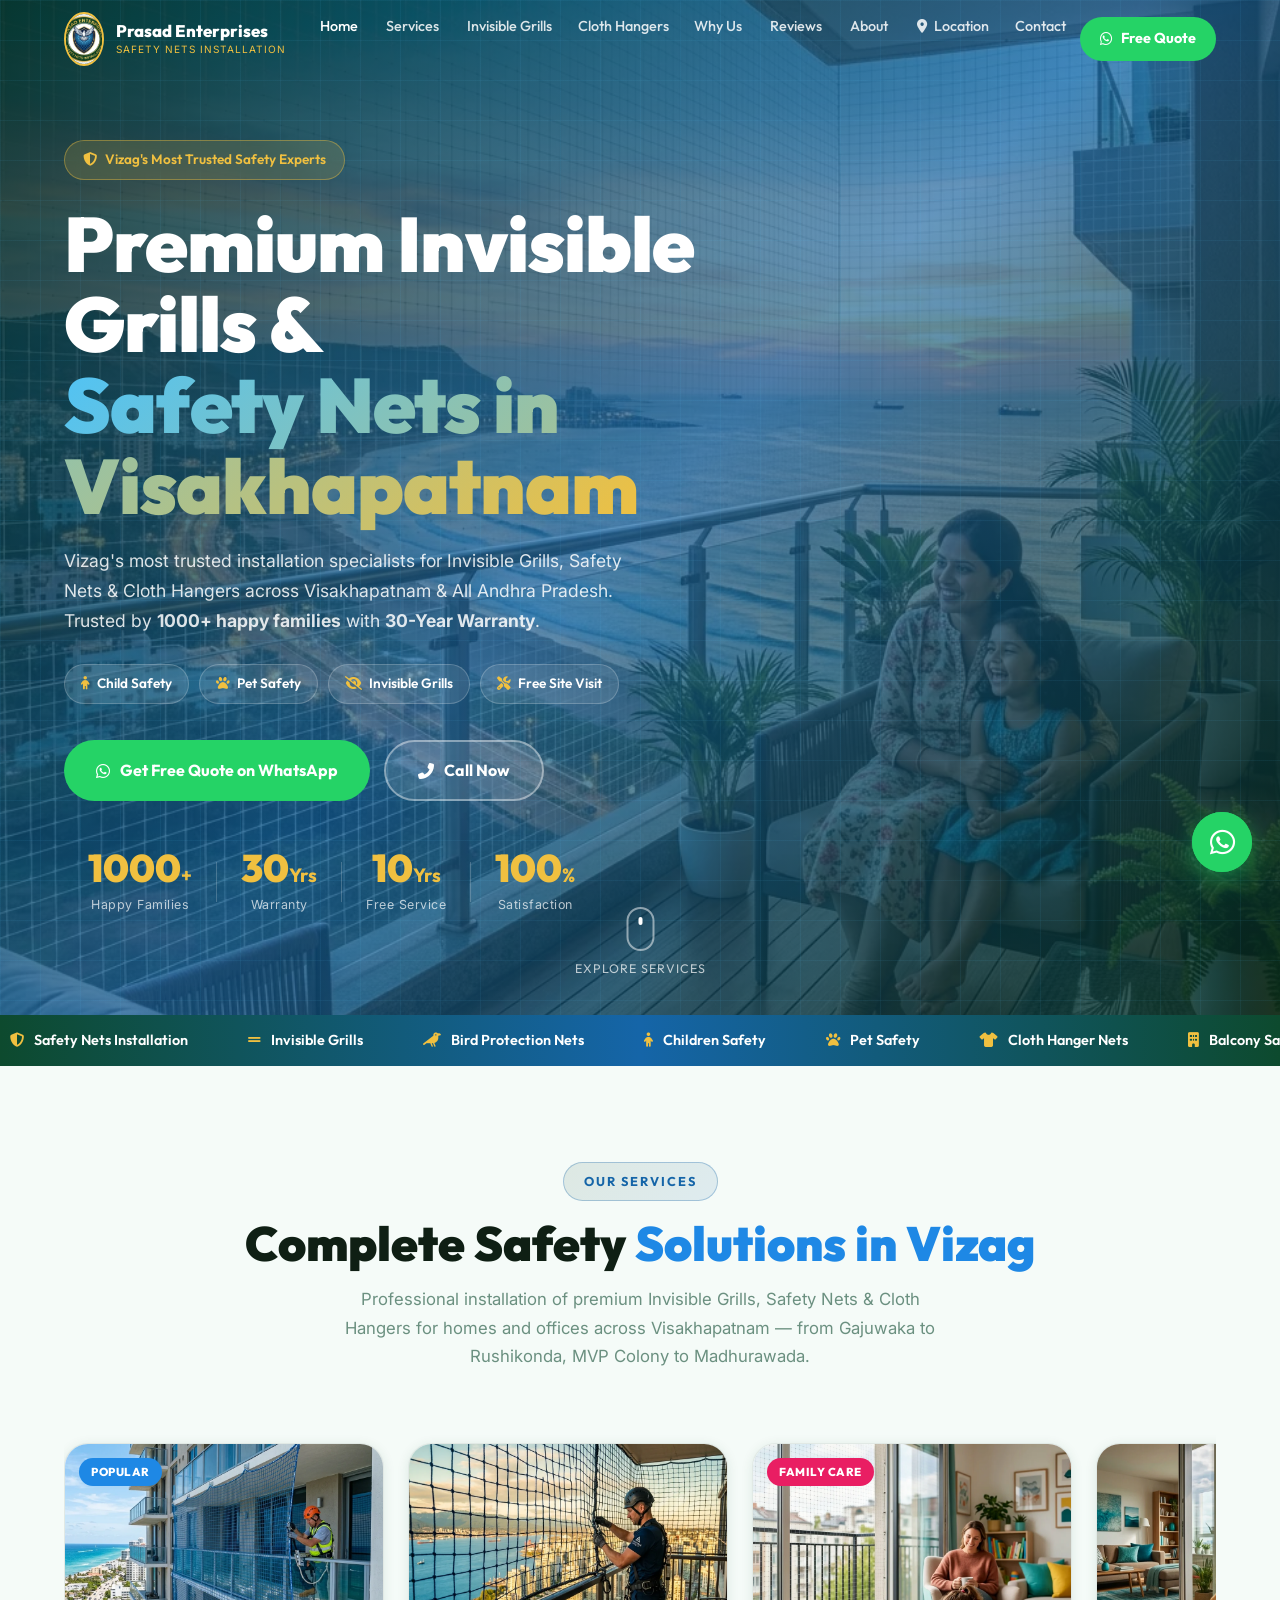
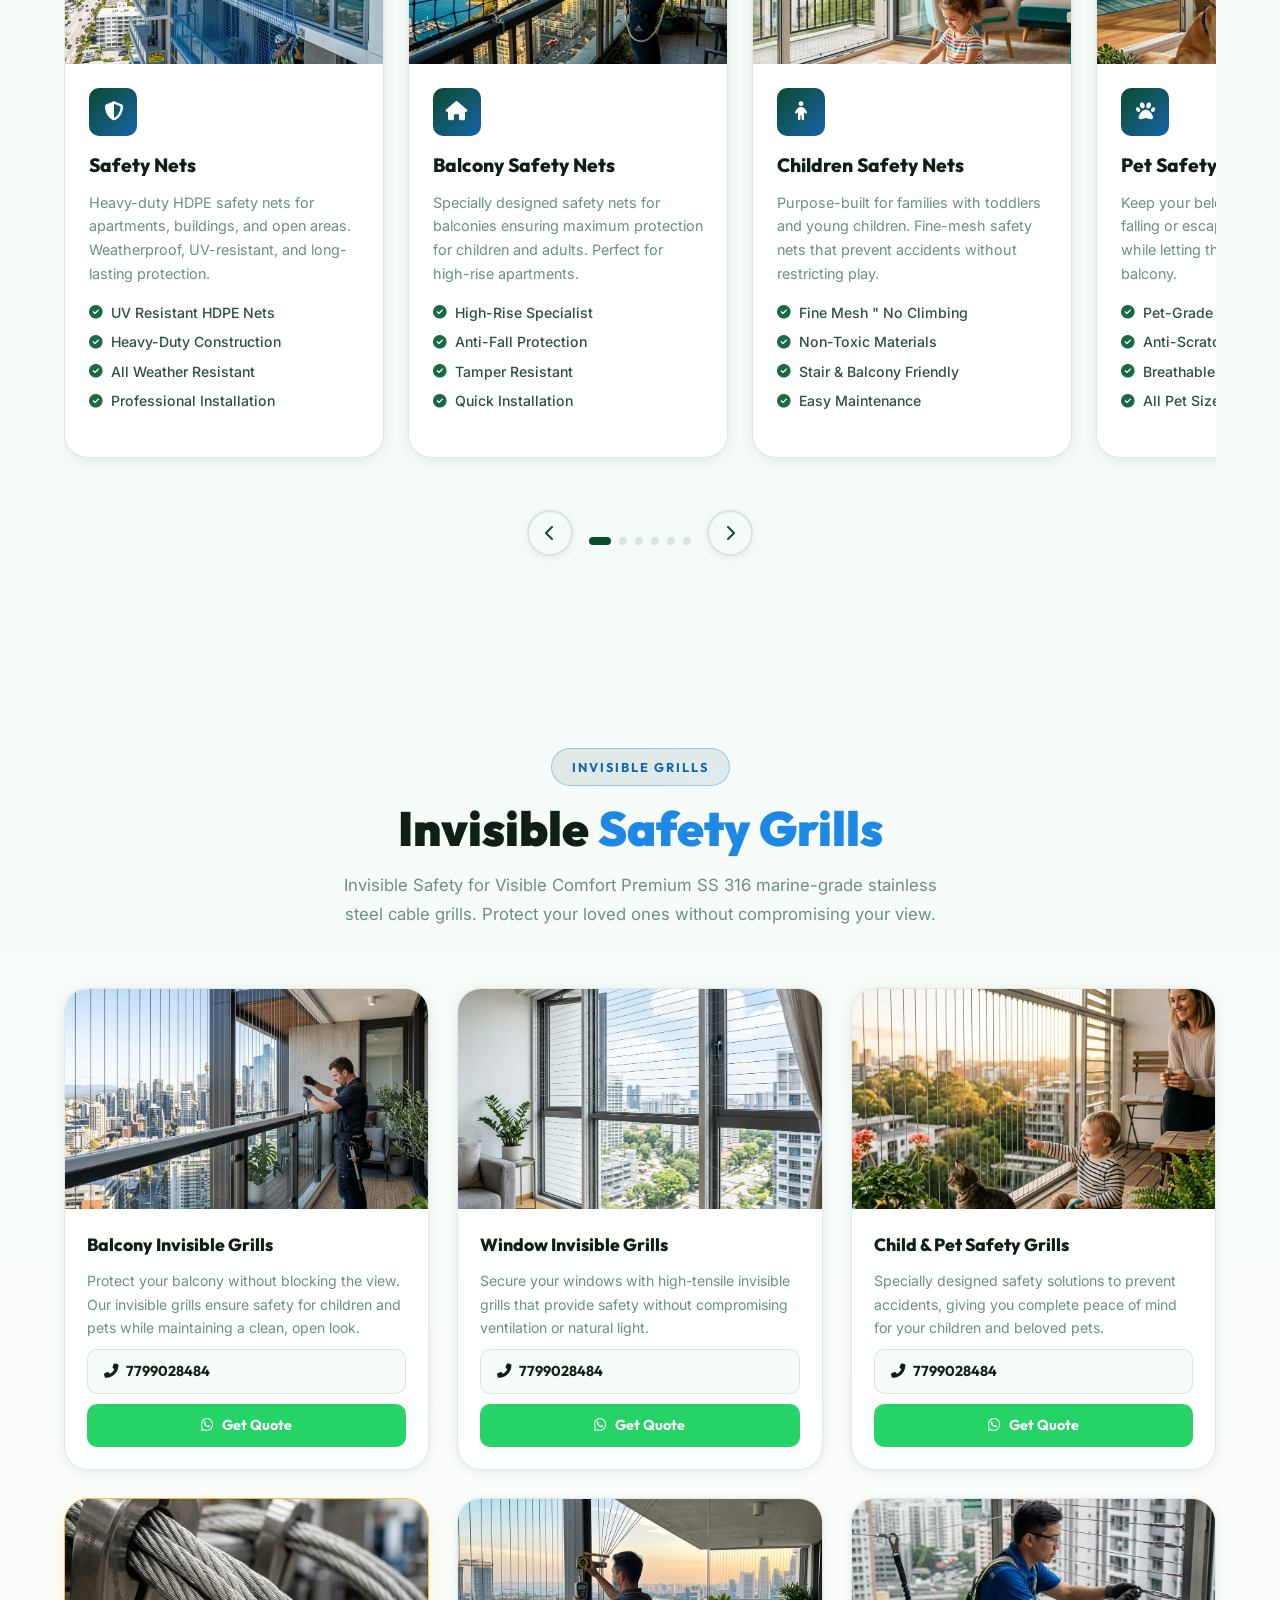
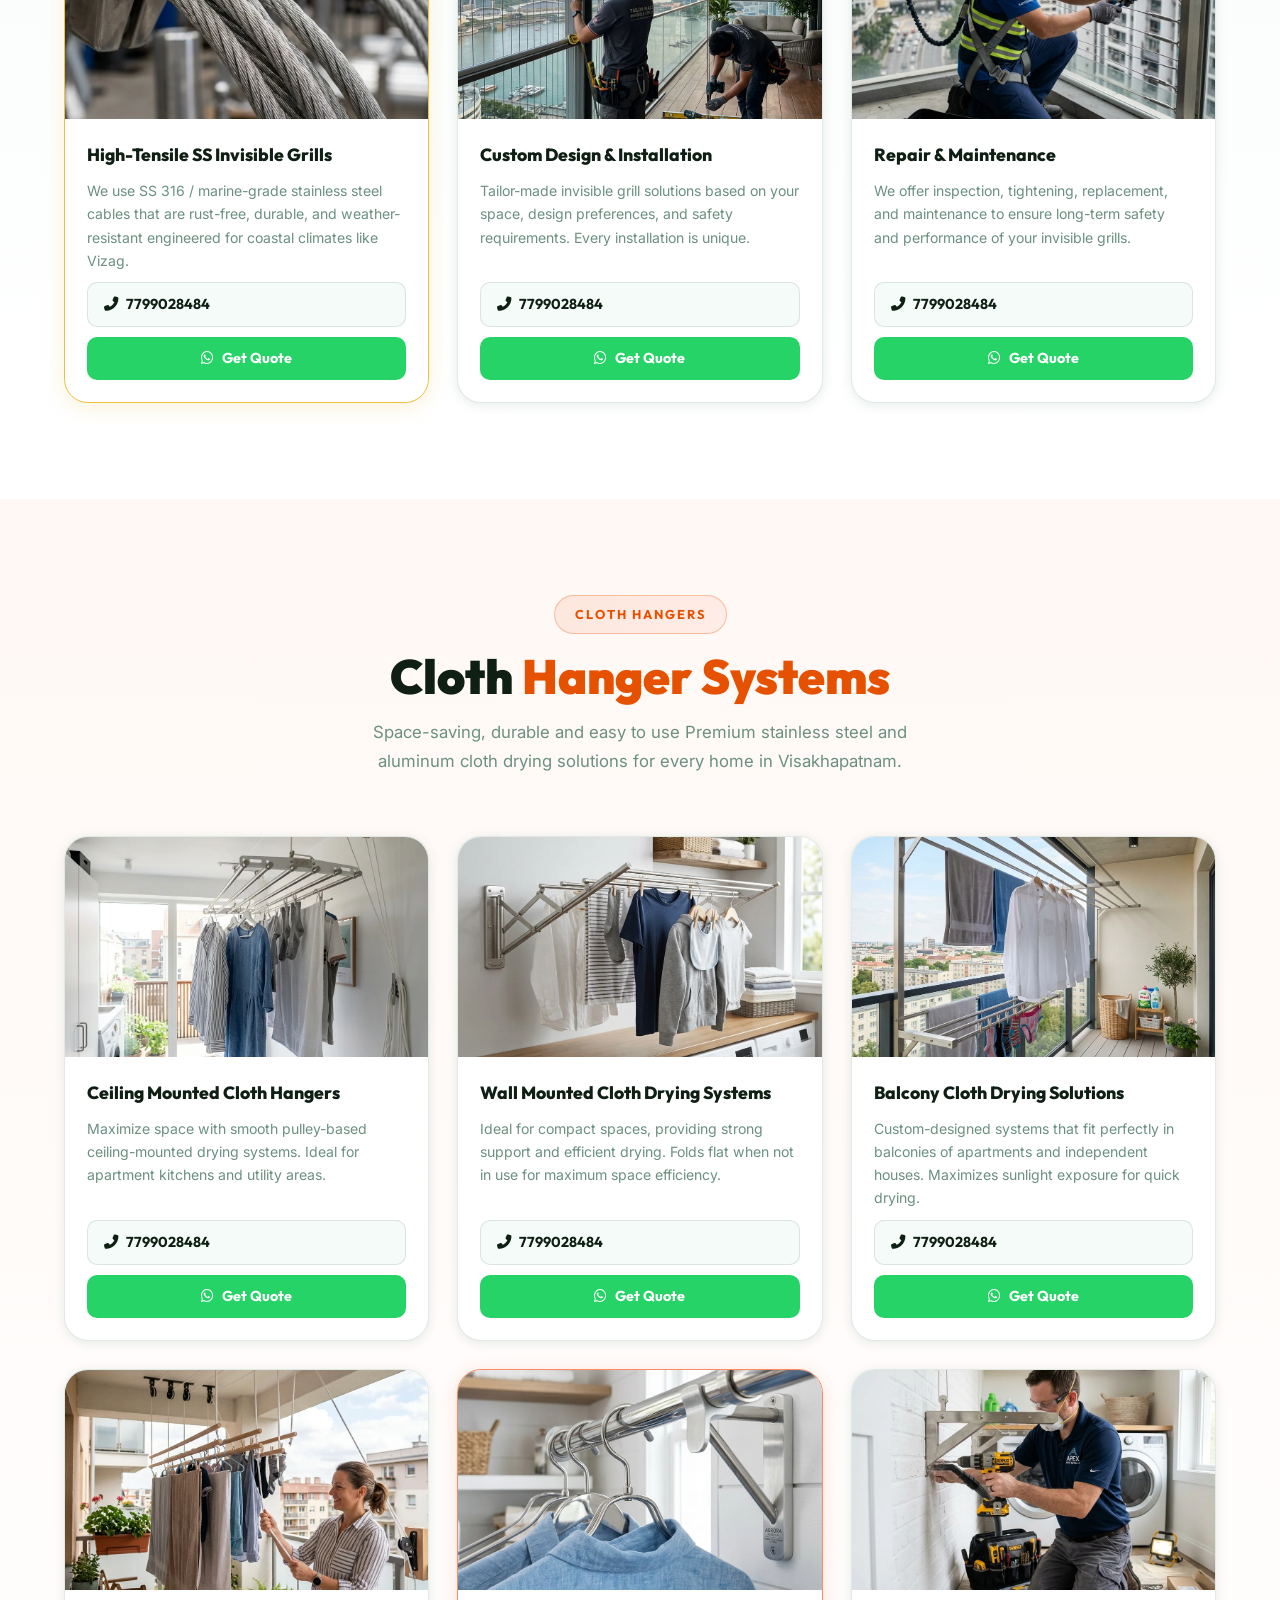
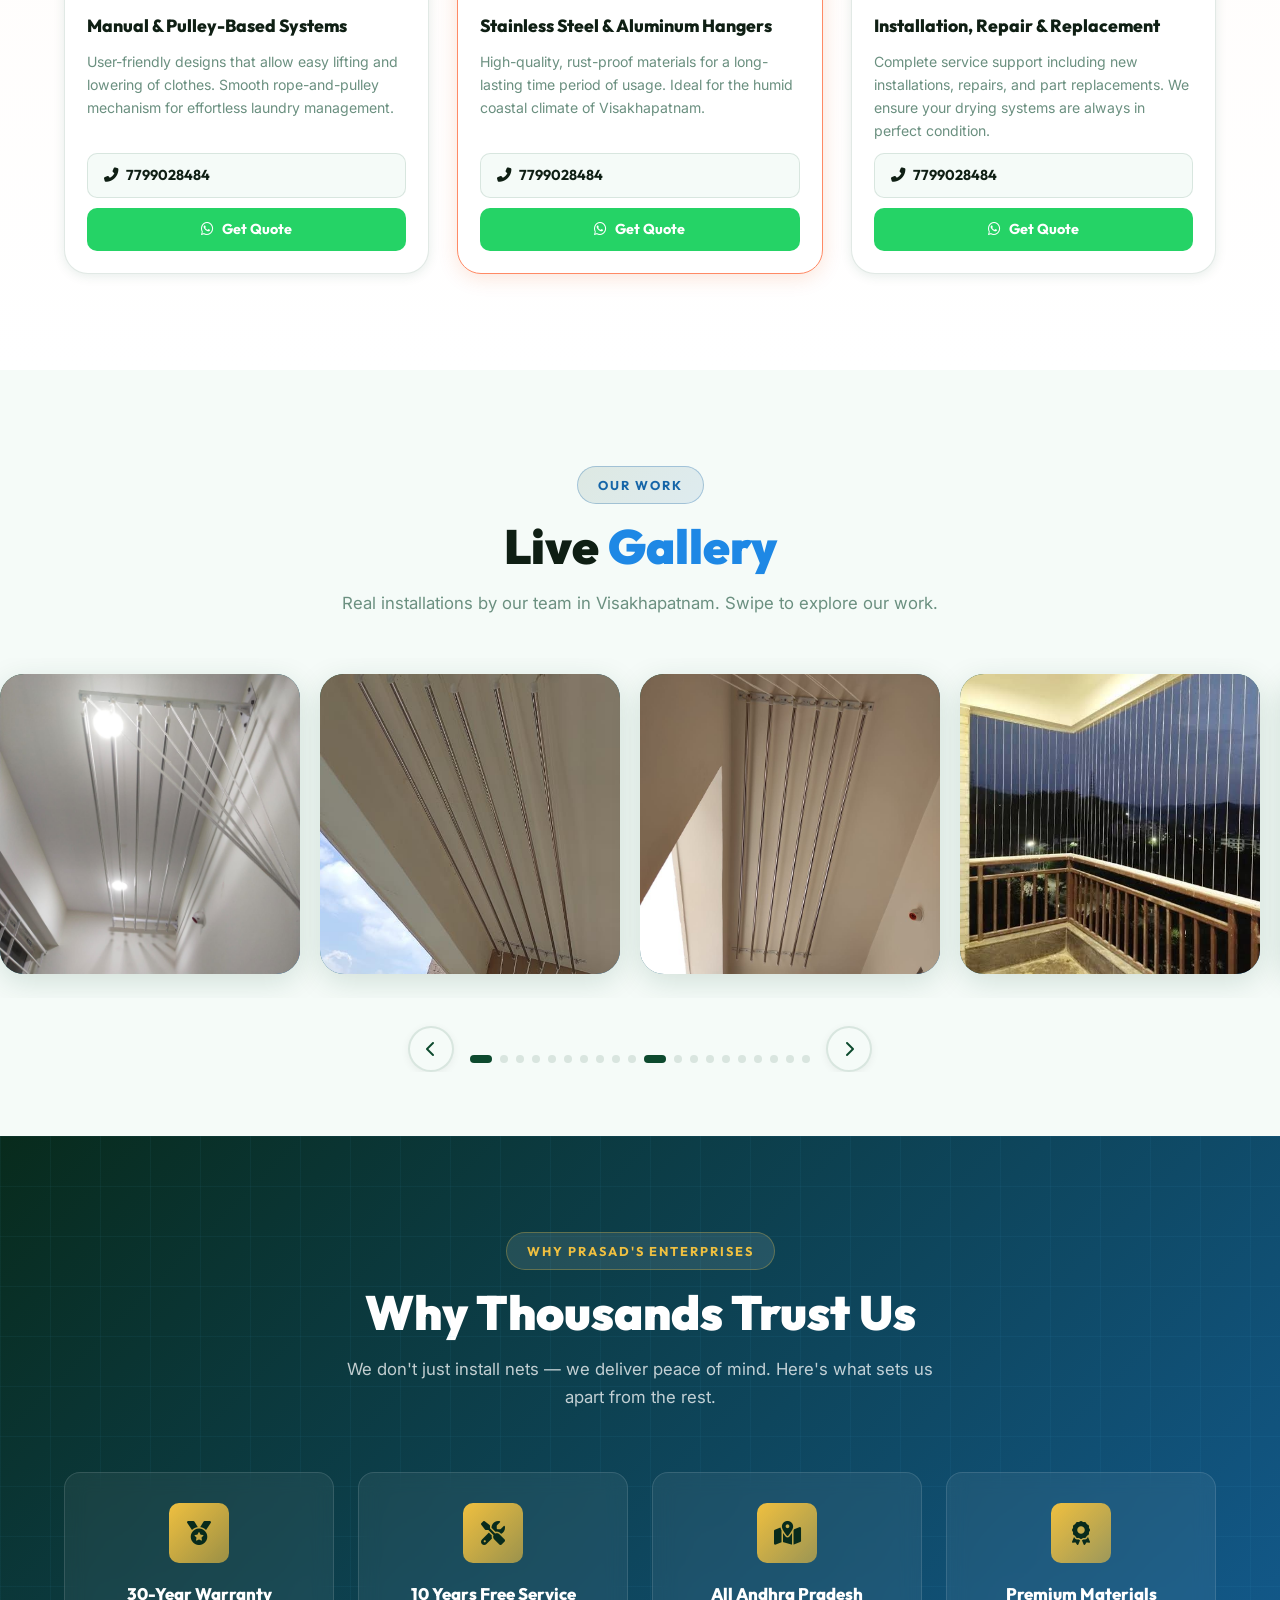
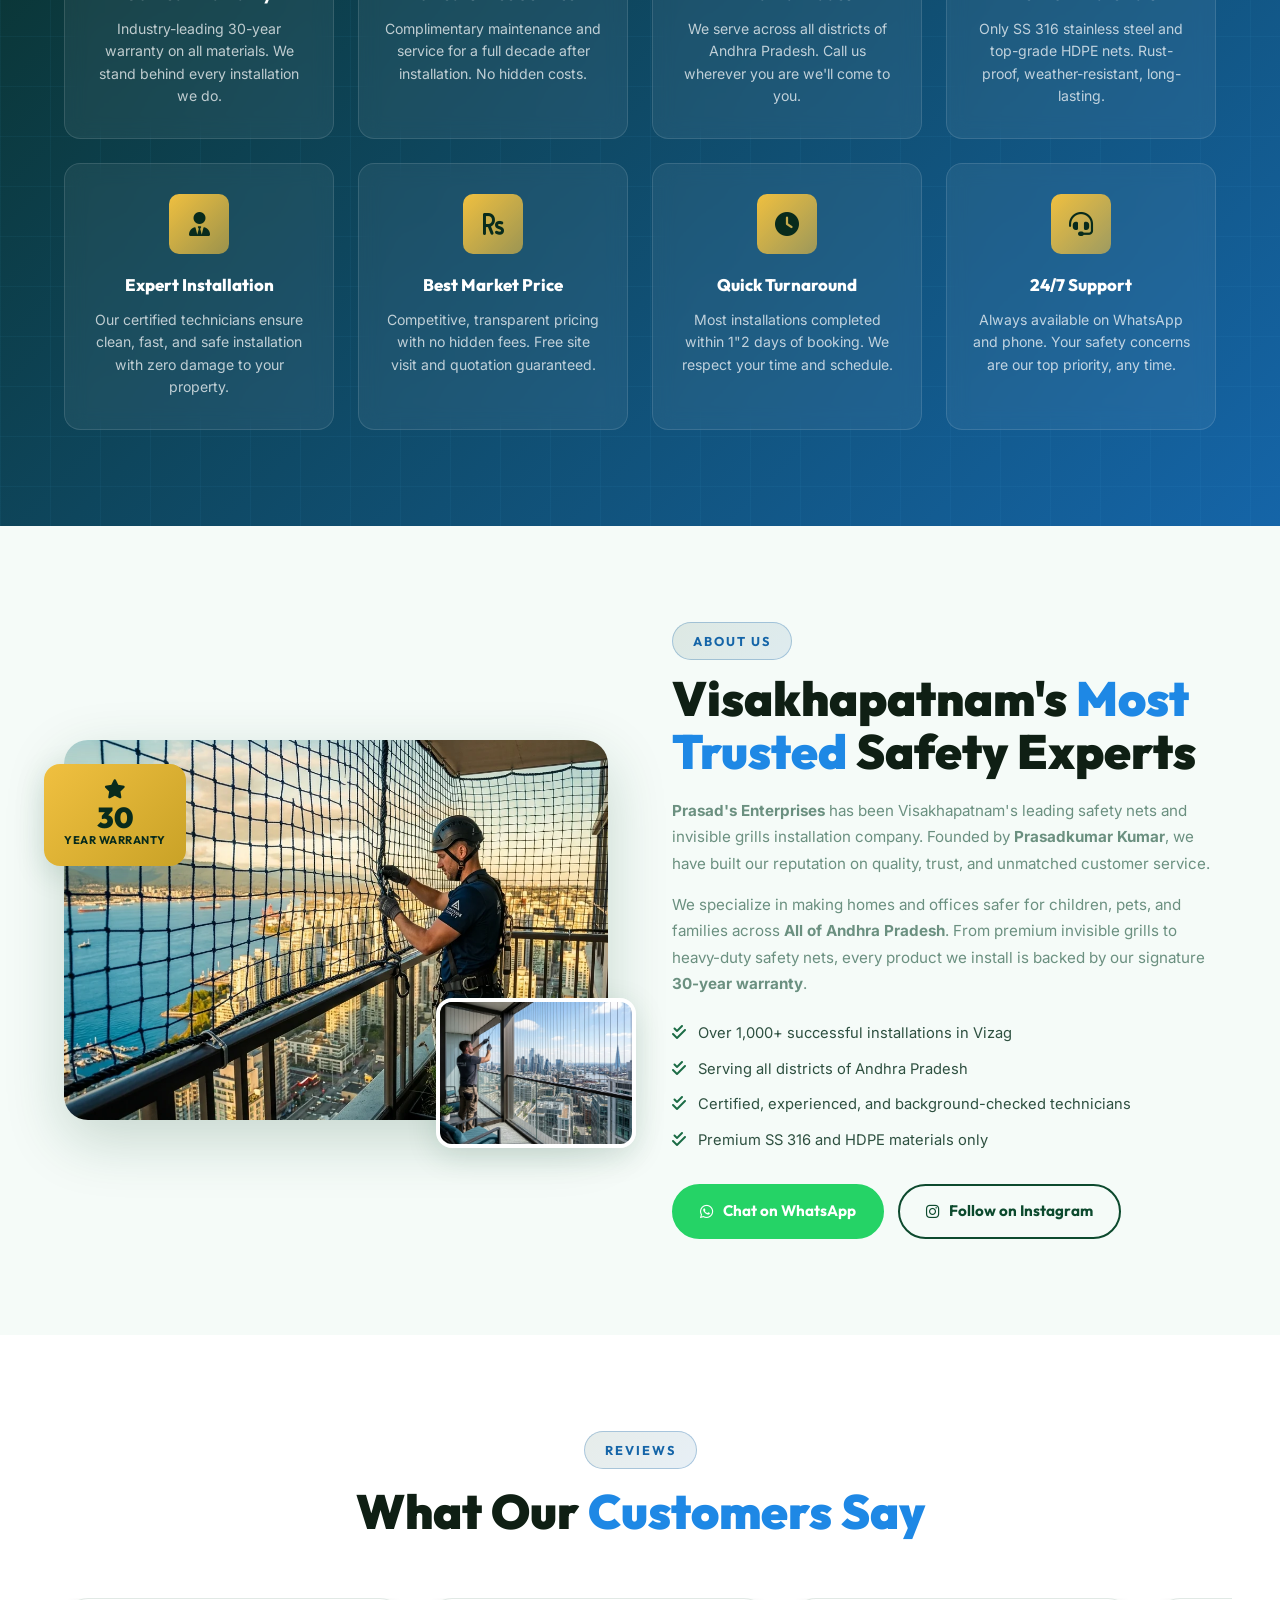
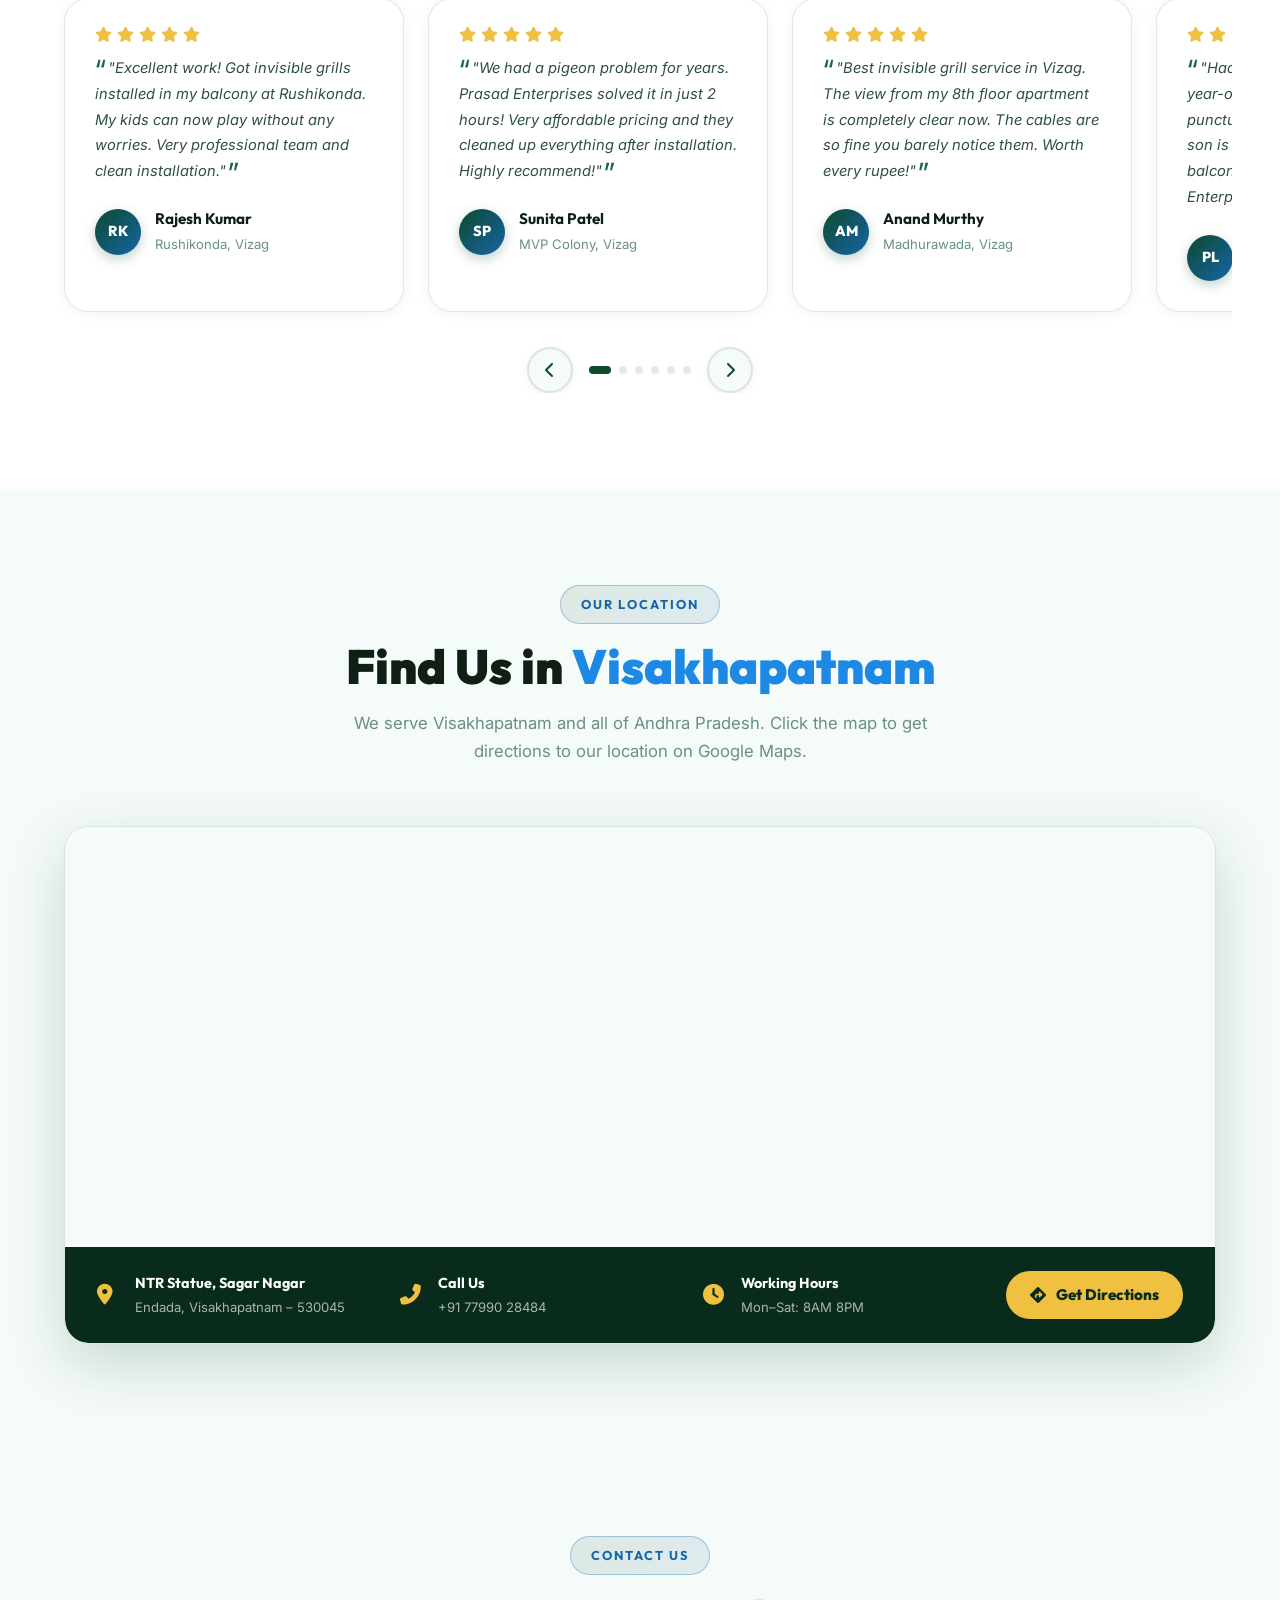
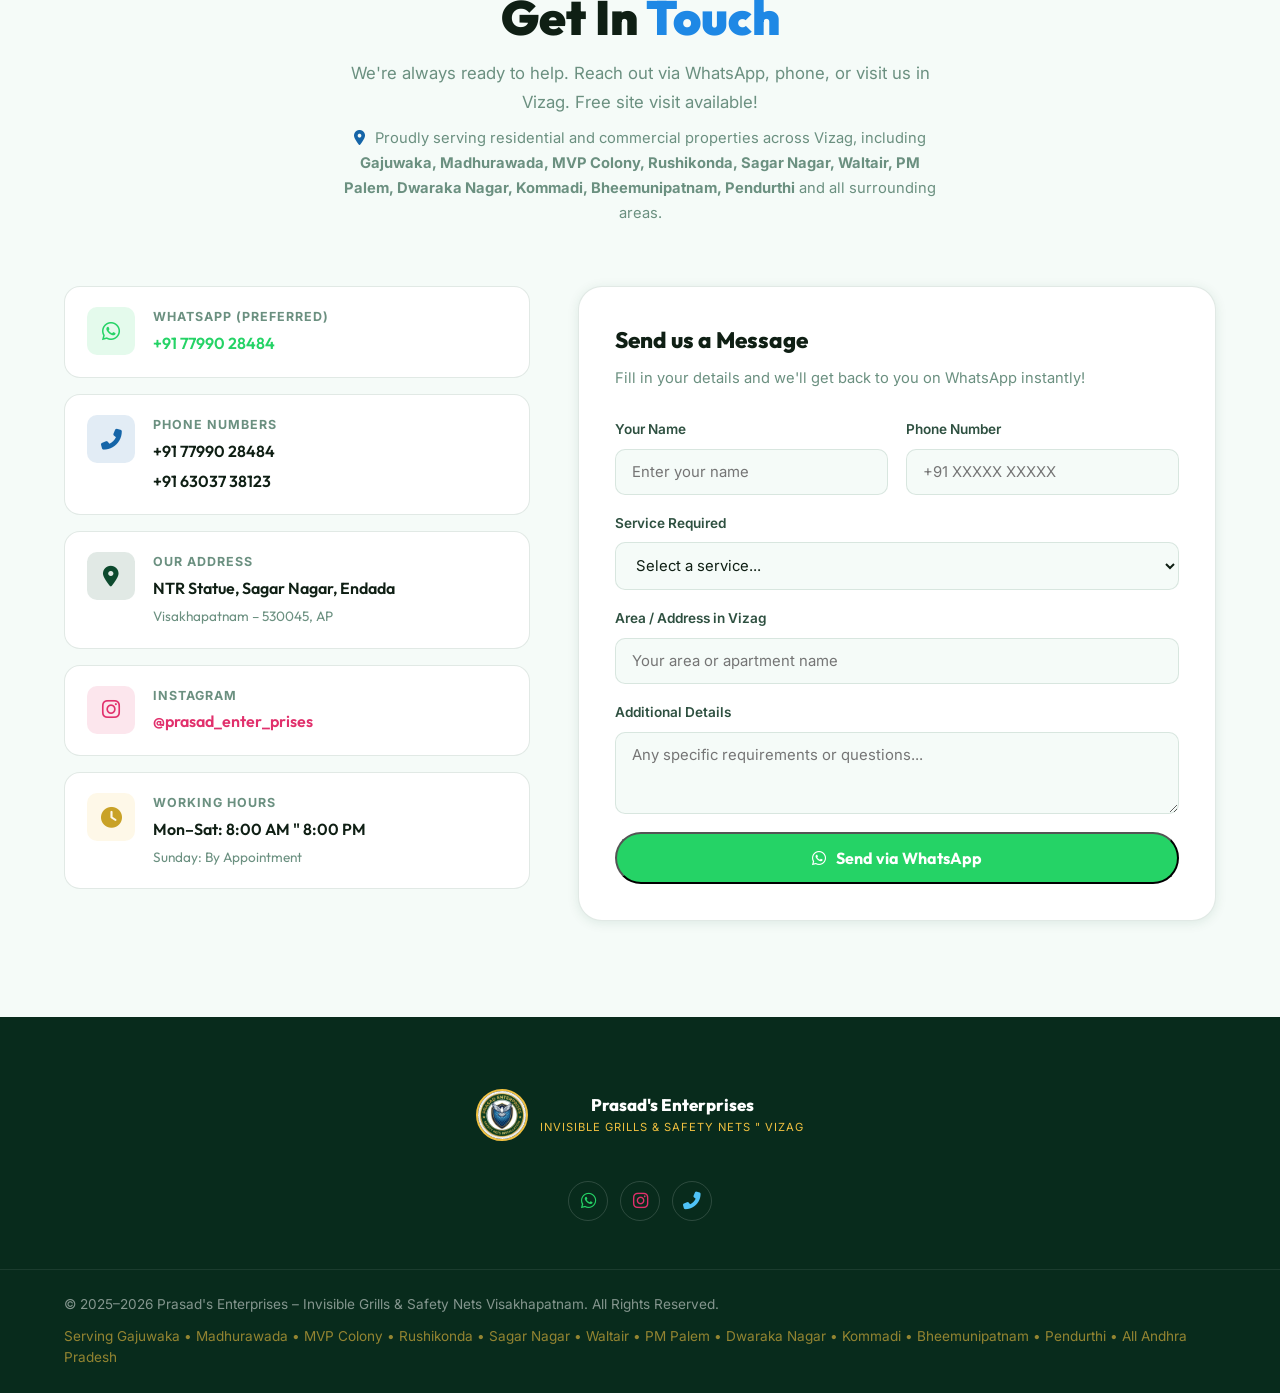
==== commit a4d44558: "SEO Phase 1: Image compression to WebP, JS/CSS minification, lazy loading" ====
--- a/index.html
+++ b/index.html
@@ -209,7 +209,7 @@
   <!-- Font Awesome Icons -->
   <link rel="stylesheet" href="https://cdnjs.cloudflare.com/ajax/libs/font-awesome/6.5.1/css/all.min.css" />
 
-  <link rel="stylesheet" href="style.css" />
+  <link rel="stylesheet" href="style.min.css" />
 </head>
 
 <body>
@@ -218,7 +218,7 @@
   <div id="preloader">
     <div class="preloader-inner">
       <div class="preloader-logo">
-        <img src="images/logo.png" alt="Prasad Enterprises Logo" onerror="this.style.display='none'" />
+        <img src="images/logo.webp" alt="Prasad Enterprises Logo" onerror="this.style.display='none'" />
         <div class="logo-svg-fallback">
           <svg viewBox="0 0 120 120" width="80" height="80">
             <circle cx="60" cy="60" r="58" fill="#0d3d2a" stroke="#f0c040" stroke-width="3" />
@@ -249,7 +249,7 @@
     <nav class="nav-container">
       <a href="#home" class="nav-logo" id="nav-logo-link">
         <div class="logo-wrapper">
-          <img src="images/logo.png" alt="Prasad Enterprises" class="logo-img"
+          <img src="images/logo.webp" alt="Prasad Enterprises" class="logo-img"
             onerror="this.style.display='none'; document.getElementById('logo-text-fallback').style.display='flex'" />
           <div class="logo-text-group" id="logo-text-fallback" style="display:none;">
             <span class="logo-title">PRASAD</span>
@@ -289,7 +289,7 @@
   <!-- ===== HERO SECTION ===== -->
   <section id="home" class="hero-section">
     <div class="hero-bg">
-      <img src="images/hero_background.png" alt="Safety Nets Vizag" class="hero-img" />
+      <img src="images/hero_background.webp" alt="Safety Nets Vizag" class="hero-img" />
       <div class="hero-overlay"></div>
     </div>
 
@@ -408,7 +408,7 @@
           <!-- Service 1: Safety Nets -->
           <div class="service-card" data-aos="fade-up" data-aos-delay="0">
             <div class="service-img-wrapper">
-              <img src="images/service_safety_nets.png" alt="Safety Nets Installation Vizag" class="service-img"
+              <img src="images/service_safety_nets.webp" alt="Safety Nets Installation Vizag" class="service-img"
                 loading="lazy" />
               <div class="service-img-overlay">
                 <a href="https://wa.me/917799028484?text=Hello!%20I%20am%20interested%20in%20Safety%20Nets%20installation.%20Please%20provide%20details."
@@ -435,7 +435,7 @@
           <!-- Service 2: Balcony Safety Nets -->
           <div class="service-card" data-aos="fade-up" data-aos-delay="100">
             <div class="service-img-wrapper">
-              <img src="images/service_balcony_nets.png" alt="Balcony Safety Nets Vizag" class="service-img"
+              <img src="images/service_balcony_nets.webp" alt="Balcony Safety Nets Vizag" class="service-img"
                 loading="lazy" />
               <div class="service-img-overlay">
                 <a href="https://wa.me/917799028484?text=Hello!%20I%20am%20interested%20in%20Balcony%20Safety%20Nets.%20Please%20provide%20details."
@@ -461,7 +461,7 @@
           <!-- Service 3: Children Safety Nets -->
           <div class="service-card" data-aos="fade-up" data-aos-delay="200">
             <div class="service-img-wrapper">
-              <img src="images/service_children_safety.png" alt="Children Safety Nets Vizag" class="service-img"
+              <img src="images/service_children_safety.webp" alt="Children Safety Nets Vizag" class="service-img"
                 loading="lazy" />
               <div class="service-img-overlay">
                 <a href="https://wa.me/917799028484?text=Hello!%20I%20am%20interested%20in%20Children%20Safety%20Nets.%20Please%20provide%20details."
@@ -488,7 +488,7 @@
           <!-- Service 4: Pet Safety Nets -->
           <div class="service-card" data-aos="fade-up" data-aos-delay="0">
             <div class="service-img-wrapper">
-              <img src="images/service_pet_safety.png" alt="Pet Safety Nets Vizag" class="service-img" loading="lazy" />
+              <img src="images/service_pet_safety.webp" alt="Pet Safety Nets Vizag" class="service-img" loading="lazy" />
               <div class="service-img-overlay">
                 <a href="https://wa.me/917799028484?text=Hello!%20I%20am%20interested%20in%20Pet%20Safety%20Nets.%20Please%20provide%20details."
                   target="_blank" class="service-quote-btn" id="service-petsafety-wa">
@@ -513,7 +513,7 @@
           <!-- Service 5: Bird Nets -->
           <div class="service-card" data-aos="fade-up" data-aos-delay="100">
             <div class="service-img-wrapper">
-              <img src="images/service_bird_nets.png" alt="Bird Protection Nets Vizag" class="service-img"
+              <img src="images/service_bird_nets.webp" alt="Bird Protection Nets Vizag" class="service-img"
                 loading="lazy" />
               <div class="service-img-overlay">
                 <a href="https://wa.me/917799028484?text=Hello!%20I%20am%20interested%20in%20Bird%20Protection%20Nets.%20Please%20provide%20details."
@@ -585,7 +585,7 @@
         <!-- IG 1: Balcony Invisible Grills -->
         <div class="product-card" data-aos="fade-up" data-aos-delay="0">
           <div class="product-img-wrapper">
-            <img src="images/ig_balcony.png" alt="Balcony Invisible Grills Vizag Visakhapatnam" class="product-img"
+            <img src="images/ig_balcony.webp" alt="Balcony Invisible Grills Vizag Visakhapatnam" class="product-img"
               loading="lazy" />
           </div>
           <div class="product-body">
@@ -605,7 +605,7 @@
         <!-- IG 2: Window Invisible Grills -->
         <div class="product-card" data-aos="fade-up" data-aos-delay="100">
           <div class="product-img-wrapper">
-            <img src="images/ig_window.png" alt="Window Invisible Grills Vizag Visakhapatnam" class="product-img"
+            <img src="images/ig_window.webp" alt="Window Invisible Grills Vizag Visakhapatnam" class="product-img"
               loading="lazy" />
           </div>
           <div class="product-body">
@@ -625,7 +625,7 @@
         <!-- IG 3: Child & Pet Safety Grills -->
         <div class="product-card" data-aos="fade-up" data-aos-delay="200">
           <div class="product-img-wrapper">
-            <img src="images/ig_child_pet.png" alt="Child and Pet Safety Invisible Grills Vizag" class="product-img"
+            <img src="images/ig_child_pet.webp" alt="Child and Pet Safety Invisible Grills Vizag" class="product-img"
               loading="lazy" />
           </div>
           <div class="product-body">
@@ -645,7 +645,7 @@
         <!-- IG 4: High-Tensile SS Invisible Grills -->
         <div class="product-card featured-product" data-aos="fade-up" data-aos-delay="0">
           <div class="product-img-wrapper">
-            <img src="images/ig_ss316.png" alt="SS 316 Marine Grade Invisible Grills Vizag" class="product-img"
+            <img src="images/ig_ss316.webp" alt="SS 316 Marine Grade Invisible Grills Vizag" class="product-img"
               loading="lazy" />
           </div>
           <div class="product-body">
@@ -665,7 +665,7 @@
         <!-- IG 5: Custom Design & Installation -->
         <div class="product-card" data-aos="fade-up" data-aos-delay="100">
           <div class="product-img-wrapper">
-            <img src="images/ig_custom.png" alt="Custom Invisible Grill Design Installation Vizag" class="product-img"
+            <img src="images/ig_custom.webp" alt="Custom Invisible Grill Design Installation Vizag" class="product-img"
               loading="lazy" />
           </div>
           <div class="product-body">
@@ -685,7 +685,7 @@
         <!-- IG 6: Repair & Maintenance -->
         <div class="product-card" data-aos="fade-up" data-aos-delay="200">
           <div class="product-img-wrapper">
-            <img src="images/ig_repair.png" alt="Invisible Grill Repair Maintenance Service Vizag" class="product-img"
+            <img src="images/ig_repair.webp" alt="Invisible Grill Repair Maintenance Service Vizag" class="product-img"
               loading="lazy" />
           </div>
           <div class="product-body">
@@ -721,7 +721,7 @@
         <!-- CH 1: Ceiling Mounted Cloth Hangers -->
         <div class="product-card ch-card" data-aos="fade-up" data-aos-delay="0">
           <div class="product-img-wrapper">
-            <img src="images/ch_ceiling.png" alt="Ceiling Mounted Cloth Hanger Vizag Visakhapatnam" class="product-img"
+            <img src="images/ch_ceiling.webp" alt="Ceiling Mounted Cloth Hanger Vizag Visakhapatnam" class="product-img"
               loading="lazy" />
           </div>
           <div class="product-body">
@@ -741,7 +741,7 @@
         <!-- CH 2: Wall Mounted Cloth Drying Systems -->
         <div class="product-card ch-card" data-aos="fade-up" data-aos-delay="100">
           <div class="product-img-wrapper">
-            <img src="images/ch_wall.png" alt="Wall Mounted Cloth Drying System Vizag" class="product-img"
+            <img src="images/ch_wall.webp" alt="Wall Mounted Cloth Drying System Vizag" class="product-img"
               loading="lazy" />
           </div>
           <div class="product-body">
@@ -761,7 +761,7 @@
         <!-- CH 3: Balcony Cloth Drying Solutions -->
         <div class="product-card ch-card" data-aos="fade-up" data-aos-delay="200">
           <div class="product-img-wrapper">
-            <img src="images/ch_balcony.png" alt="Balcony Cloth Drying Solution Vizag Visakhapatnam" class="product-img"
+            <img src="images/ch_balcony.webp" alt="Balcony Cloth Drying Solution Vizag Visakhapatnam" class="product-img"
               loading="lazy" />
           </div>
           <div class="product-body">
@@ -781,7 +781,7 @@
         <!-- CH 4: Manual & Pulley-Based Systems -->
         <div class="product-card ch-card" data-aos="fade-up" data-aos-delay="0">
           <div class="product-img-wrapper">
-            <img src="images/ch_pulley.png" alt="Pulley Based Manual Cloth Hanger System Vizag" class="product-img"
+            <img src="images/ch_pulley.webp" alt="Pulley Based Manual Cloth Hanger System Vizag" class="product-img"
               loading="lazy" />
           </div>
           <div class="product-body">
@@ -801,7 +801,7 @@
         <!-- CH 5: Stainless Steel & Aluminum Hangers -->
         <div class="product-card ch-card featured-product-ch" data-aos="fade-up" data-aos-delay="100">
           <div class="product-img-wrapper">
-            <img src="images/ch_ss_aluminum.png" alt="Stainless Steel Aluminum Cloth Hanger Vizag" class="product-img"
+            <img src="images/ch_ss_aluminum.webp" alt="Stainless Steel Aluminum Cloth Hanger Vizag" class="product-img"
               loading="lazy" />
           </div>
           <div class="product-body">
@@ -821,7 +821,7 @@
         <!-- CH 6: Installation, Repair & Replacement -->
         <div class="product-card ch-card" data-aos="fade-up" data-aos-delay="200">
           <div class="product-img-wrapper">
-            <img src="images/ch_installation.png" alt="Cloth Hanger Installation Repair Vizag" class="product-img"
+            <img src="images/ch_installation.webp" alt="Cloth Hanger Installation Repair Vizag" class="product-img"
               loading="lazy" />
           </div>
           <div class="product-body">
@@ -982,10 +982,10 @@
         <div class="about-visual" data-aos="fade-right">
           <div class="about-img-stack">
             <div class="about-img-main">
-              <img src="images/service_balcony_nets.png" alt="Prasad Enterprises Team" loading="lazy" />
+              <img src="images/service_balcony_nets.webp" alt="Prasad Enterprises Team" loading="lazy" />
             </div>
             <div class="about-img-secondary">
-              <img src="images/service_invisible_grills.png" alt="Professional Installation" loading="lazy" />
+              <img src="images/service_invisible_grills.webp" alt="Professional Installation" loading="lazy" />
             </div>
             <div class="about-badge-float">
               <i class="fas fa-star"></i>
@@ -1343,7 +1343,7 @@
           <!-- Brand Column -->
           <div class="footer-brand">
             <div class="footer-logo">
-              <img src="images/logo.png" alt="Prasad Enterprises" class="footer-logo-img"
+              <img src="images/logo.webp" alt="Prasad Enterprises" class="footer-logo-img"
                 onerror="this.style.display='none'" />
               <div class="footer-brand-text">
                 <span class="footer-brand-name">Prasad's Enterprises</span>
@@ -1378,12 +1378,12 @@
     <button class="lightbox-close" id="lightbox-close" aria-label="Close">&times;</button>
     <button class="lightbox-arrow lightbox-prev" id="lightbox-prev" aria-label="Previous image">&#8249;</button>
     <div class="lightbox-img-wrap">
-      <img src="" alt="" id="lightbox-img" class="lightbox-img" />
+      <img loading="lazy" src="" alt="" id="lightbox-img" class="lightbox-img" />
     </div>
     <button class="lightbox-arrow lightbox-next" id="lightbox-next" aria-label="Next image">&#8250;</button>
   </div>
 
-  <script src="script.js"></script>
+  <script src="script.min.js"></script>
 </body>
 
 </html>
--- a/style.min.css
+++ b/style.min.css
@@ -0,0 +1 @@
+:root{--primary:#0d4a2e;--primary-light:#1a6b45;--primary-dark:#082b1c;--ocean:#1565a8;--ocean-light:#1e88e5;--ocean-pale:#4fc3f7;--teal:#00897b;--teal-light:#26a69a;--gold:#f0c040;--gold-dark:#c9a227;--white:#ffffff;--off-white:#f0f8f5;--text-dark:#0f1f14;--text-mid:#2e5040;--text-light:#6b9080;--surface:#f5fbf8;--border:rgba(13,74,46,0.12);--glass:rgba(255,255,255,0.08);--shadow-sm:0 2px 12px rgba(13,74,46,0.10);--shadow-md:0 8px 30px rgba(13,74,46,0.15);--shadow-lg:0 20px 60px rgba(13,74,46,0.20);--radius-sm:10px;--radius-md:16px;--radius-lg:24px;--radius-xl:40px;--transition:all 0.35s cubic-bezier(0.4,0,0.2,1);--font-main:'Outfit',sans-serif;--font-body:'Inter',sans-serif}*,::after,::before{box-sizing:border-box;margin:0;padding:0}html{scroll-behavior:smooth;font-size:16px}body{font-family:var(--font-body);color:var(--text-dark);background:var(--white);overflow-x:hidden;line-height:1.6}img{max-width:100%;display:block}a{text-decoration:none;color:inherit}ul{list-style:none}.container{max-width:1200px;margin:0 auto;padding:0 24px}.section{padding:96px 0}.highlight{color:var(--ocean-light)}#preloader{position:fixed;inset:0;background:linear-gradient(135deg,var(--primary-dark) 0,var(--ocean) 100%);display:flex;align-items:center;justify-content:center;z-index:9999;transition:opacity .5s ease,visibility .5s}#preloader.hidden{opacity:0;visibility:hidden;pointer-events:none}.preloader-inner{text-align:center}.preloader-logo{margin-bottom:24px}.preloader-logo img{width:100px;height:100px;border-radius:50%;margin:0 auto;object-fit:cover}.logo-svg-fallback{display:none;justify-content:center}.preloader-bar{width:200px;height:4px;background:rgba(255,255,255,.2);border-radius:100px;margin:0 auto 16px;overflow:hidden}.preloader-fill{height:100%;background:linear-gradient(90deg,var(--gold),var(--ocean-pale));border-radius:100px;animation:preloadFill 1.8s ease forwards}@keyframes preloadFill{from{width:0}to{width:100%}}.preloader-text{color:rgba(255,255,255,.7);font-family:var(--font-main);font-size:.9rem;letter-spacing:2px;text-transform:uppercase}@keyframes fadeUp{from{opacity:0;transform:translateY(40px)}to{opacity:1;transform:translateY(0)}}@keyframes fadeIn{from{opacity:0}to{opacity:1}}@keyframes floatY{0%,100%{transform:translateY(0)}50%{transform:translateY(-10px)}}@keyframes pulse{0%,100%{transform:scale(1);opacity:1}50%{transform:scale(1.15);opacity:.6}}@keyframes marqueeScroll{from{transform:translateX(0)}to{transform:translateX(-50%)}}@keyframes scrollBounce{0%,100%{transform:translateY(0);opacity:1}50%{transform:translateY(8px);opacity:.5}}@keyframes waPulse{0%{transform:scale(1);opacity:.6}100%{transform:scale(2.2);opacity:0}}@keyframes rotateSlow{from{transform:rotate(0)}to{transform:rotate(360deg)}}.animate-fadeup{opacity:0;animation:fadeUp .8s ease forwards;animation-delay:var(--delay, 0s)}[data-aos]{opacity:0;transform:translateY(30px);transition:opacity .7s ease,transform .7s ease}[data-aos=fade-right]{transform:translateX(-30px)}[data-aos=fade-left]{transform:translateX(30px)}[data-aos=zoom-in]{transform:scale(.85)}[data-aos].aos-animate{opacity:1;transform:none}#navbar{position:fixed;top:0;left:0;right:0;z-index:1000;padding:12px 0;transition:var(--transition)}#navbar.scrolled{background:rgba(8,43,28,.96);backdrop-filter:blur(20px);-webkit-backdrop-filter:blur(20px);box-shadow:0 4px 30px rgba(0,0,0,.3);padding:8px 0}.nav-container{max-width:1200px;margin:0 auto;padding:0 24px;display:flex;align-items:center;justify-content:space-between;gap:20px}.nav-logo{display:flex;align-items:center;gap:12px}.logo-wrapper{display:flex;align-items:center}.logo-img{width:54px;height:54px;border-radius:50%;object-fit:cover;border:2px solid var(--gold);transition:var(--transition)}.logo-img:hover{transform:scale(1.05)}.logo-text-group{display:flex;flex-direction:column}.logo-title{font-family:var(--font-main);font-weight:800;font-size:1.1rem;color:var(--gold);letter-spacing:1px}.logo-sub{font-family:var(--font-main);font-size:.65rem;color:var(--white);letter-spacing:1px}.nav-brand-text{display:flex;flex-direction:column;justify-content:center}.brand-name{font-family:var(--font-main);font-weight:800;font-size:1.05rem;color:var(--white);line-height:1.2;white-space:nowrap}.brand-tagline{font-size:.63rem;color:var(--gold);letter-spacing:1px;text-transform:uppercase;white-space:nowrap}.nav-links{display:flex;align-items:center;gap:6px}.nav-link{font-family:var(--font-main);font-weight:500;font-size:.9rem;color:rgba(255,255,255,.85);padding:8px 14px;border-radius:8px;transition:var(--transition);position:relative}.nav-link::after{content:'';position:absolute;bottom:4px;left:50%;right:50%;height:2px;background:var(--gold);transition:var(--transition);border-radius:100px}.nav-link.active,.nav-link:hover{color:var(--white)}.nav-link.active::after,.nav-link:hover::after{left:14px;right:14px}.nav-cta-btn{display:flex;align-items:center;gap:8px;background:#25d366;color:var(--white);font-family:var(--font-main);font-weight:700;font-size:.9rem;padding:10px 20px;border-radius:100px;transition:var(--transition);white-space:nowrap}.nav-cta-btn:hover{background:#128c7e;transform:translateY(-2px);box-shadow:0 8px 20px rgba(37,211,102,.4)}.hamburger{display:none;flex-direction:column;gap:5px;background:0 0;border:none;cursor:pointer;padding:8px}.hamburger span{display:block;width:26px;height:2px;background:var(--white);border-radius:100px;transition:var(--transition)}.hamburger.open span:first-child{transform:translateY(7px) rotate(45deg)}.hamburger.open span:nth-child(2){opacity:0}.hamburger.open span:nth-child(3){transform:translateY(-7px) rotate(-45deg)}#whatsapp-float{position:fixed;bottom:28px;right:28px;z-index:999;width:60px;height:60px;background:#25d366;border-radius:50%;display:flex;align-items:center;justify-content:center;font-size:1.8rem;color:#fff;box-shadow:0 8px 25px rgba(37,211,102,.45);transition:var(--transition)}#whatsapp-float:hover{transform:scale(1.12);box-shadow:0 12px 35px rgba(37,211,102,.6)}#whatsapp-float .fa-whatsapp{position:relative;z-index:1}.wa-pulse{position:absolute;width:100%;height:100%;border-radius:50%;background:#25d366;animation:waPulse 2s ease-out infinite}.wa-tooltip{position:absolute;right:72px;top:50%;transform:translateY(-50%);background:#0f1f14;color:#fff;font-family:var(--font-main);font-size:.8rem;font-weight:600;padding:6px 14px;border-radius:8px;white-space:nowrap;opacity:0;pointer-events:none;transition:var(--transition)}.wa-tooltip::after{content:'';position:absolute;left:100%;top:50%;transform:translateY(-50%);border:6px solid transparent;border-left-color:#0f1f14}#whatsapp-float:hover .wa-tooltip{opacity:1}.hero-section{position:relative;min-height:100vh;display:flex;align-items:center;overflow:hidden;padding-top:80px}.hero-bg{position:absolute;inset:0;z-index:0}.hero-img{width:100%;height:100%;object-fit:cover;transform:scale(1.05);animation:heroZoom 10s ease-in-out infinite alternate}@keyframes heroZoom{from{transform:scale(1.05)}to{transform:scale(1.12)}}.hero-overlay{position:absolute;inset:0;background:linear-gradient(135deg,rgba(8,43,28,.88) 0,rgba(21,101,168,.65) 50%,rgba(8,43,28,.8) 100%)}.net-pattern-overlay{position:absolute;inset:0;z-index:1;background-image:linear-gradient(rgba(79,195,247,.07) 1px,transparent 1px),linear-gradient(90deg,rgba(79,195,247,.07) 1px,transparent 1px);background-size:40px 40px;pointer-events:none}.particles{position:absolute;inset:0;z-index:1;overflow:hidden;pointer-events:none}.particle{position:absolute;background:rgba(240,192,64,.6);border-radius:50%;animation:floatParticle linear infinite}@keyframes floatParticle{0%{transform:translateY(100vh) rotate(0);opacity:0}10%{opacity:1}90%{opacity:1}100%{transform:translateY(-100px) rotate(720deg);opacity:0}}.hero-content{position:relative;z-index:2;max-width:800px;padding:60px 24px 100px;margin:0 auto 0 max(24px,calc(50vw - 600px))}.hero-badge{display:inline-flex;align-items:center;gap:8px;background:rgba(240,192,64,.15);border:1px solid rgba(240,192,64,.4);color:var(--gold);font-family:var(--font-main);font-weight:600;font-size:.85rem;padding:8px 18px;border-radius:100px;margin-bottom:24px;backdrop-filter:blur(10px)}.hero-title{font-family:var(--font-main);font-weight:900;font-size:clamp(2.8rem, 6vw, 5rem);line-height:1.05;color:var(--white);margin-bottom:20px;letter-spacing:-1px}.hero-title-gradient{background:linear-gradient(135deg,var(--ocean-pale),var(--gold));-webkit-background-clip:text;-webkit-text-fill-color:transparent;background-clip:text}.hero-subtitle{font-size:1.1rem;color:rgba(255,255,255,.85);margin-bottom:28px;line-height:1.7;max-width:600px}.hero-tags{display:flex;flex-wrap:wrap;gap:10px;margin-bottom:36px}.hero-tag{display:inline-flex;align-items:center;gap:7px;background:rgba(255,255,255,.1);backdrop-filter:blur(10px);border:1px solid rgba(255,255,255,.2);color:#fff;font-family:var(--font-main);font-size:.85rem;font-weight:600;padding:8px 16px;border-radius:100px;transition:var(--transition)}.hero-tag:hover{background:rgba(255,255,255,.2)}.hero-tag i{color:var(--gold)}.hero-cta{display:flex;flex-wrap:wrap;gap:14px;margin-bottom:48px}.hero-btn{display:inline-flex;align-items:center;gap:10px;font-family:var(--font-main);font-weight:700;font-size:1rem;padding:16px 32px;border-radius:100px;transition:var(--transition)}.btn-primary{background:#25d366;color:#fff}.btn-primary:hover{background:#128c7e;transform:translateY(-3px);box-shadow:0 12px 30px rgba(37,211,102,.4)}.btn-secondary{background:rgba(255,255,255,.12);color:#fff;border:2px solid rgba(255,255,255,.4);backdrop-filter:blur(10px)}.btn-secondary:hover{background:rgba(255,255,255,.22);transform:translateY(-3px)}.btn-outline{display:inline-flex;align-items:center;gap:10px;font-family:var(--font-main);font-weight:700;font-size:.95rem;padding:14px 28px;border-radius:100px;border:2px solid var(--primary);color:var(--primary);transition:var(--transition)}.btn-outline:hover{background:var(--primary);color:#fff;transform:translateY(-2px)}.hero-stats{display:flex;align-items:center;flex-wrap:wrap;gap:0}.stat-item{text-align:center;padding:0 24px}.stat-number{font-family:var(--font-main);font-weight:900;font-size:2.4rem;color:var(--gold);line-height:1}.stat-suffix{font-family:var(--font-main);font-weight:700;font-size:1.2rem;color:var(--gold)}.stat-label{display:block;font-size:.78rem;color:rgba(255,255,255,.7);letter-spacing:.5px;margin-top:4px}.stat-divider{width:1px;height:40px;background:rgba(255,255,255,.2)}.hero-scroll-indicator{position:absolute;bottom:36px;left:50%;transform:translateX(-50%);z-index:2;display:flex;flex-direction:column;align-items:center;gap:8px;color:rgba(255,255,255,.7);font-size:.78rem;letter-spacing:1px;text-transform:uppercase;font-family:var(--font-main);transition:var(--transition)}.hero-scroll-indicator:hover{color:#fff}.scroll-mouse{width:28px;height:44px;border:2px solid rgba(255,255,255,.5);border-radius:20px;display:flex;justify-content:center;padding-top:8px}.scroll-dot{width:4px;height:8px;background:#fff;border-radius:100px;animation:scrollBounce 1.5s ease-in-out infinite}.marquee-strip{background:linear-gradient(90deg,var(--primary) 0,var(--ocean) 50%,var(--primary) 100%);padding:14px 0;overflow:hidden}.marquee-track{display:flex;gap:40px;white-space:nowrap;animation:marqueeScroll 30s linear infinite;width:max-content}.marquee-track span{font-family:var(--font-main);font-weight:600;font-size:.9rem;color:#fff;display:flex;align-items:center;gap:10px;padding:0 10px}.marquee-track i{color:var(--gold)}.section-header{text-align:center;margin-bottom:60px}.section-badge{display:inline-block;background:linear-gradient(135deg,rgba(13,74,46,.1),rgba(21,101,168,.1));color:var(--ocean);border:1px solid rgba(21,101,168,.3);font-family:var(--font-main);font-weight:700;font-size:.8rem;letter-spacing:2px;text-transform:uppercase;padding:8px 20px;border-radius:100px;margin-bottom:16px}.section-badge.light{background:rgba(255,255,255,.1);color:var(--gold);border-color:rgba(240,192,64,.3)}.section-title{font-family:var(--font-main);font-weight:900;font-size:clamp(2rem, 4vw, 3rem);line-height:1.1;color:var(--text-dark);margin-bottom:16px}.section-title.light{color:var(--white)}.section-subtitle{font-size:1.05rem;color:var(--text-light);max-width:600px;margin:0 auto;line-height:1.7}.section-subtitle.light{color:rgba(255,255,255,.75)}.services-section{background:var(--surface)}.services-scroll-outer{position:relative;overflow:hidden}.services-grid{display:flex;gap:24px;overflow-x:auto;scroll-snap-type:x mandatory;-webkit-overflow-scrolling:touch;scroll-behavior:smooth;scrollbar-width:none;-ms-overflow-style:none;padding:12px 4px 24px;cursor:grab}.services-grid:active{cursor:grabbing}.services-grid::-webkit-scrollbar{display:none}.service-card{background:var(--white);border-radius:var(--radius-lg);overflow:hidden;box-shadow:var(--shadow-sm);transition:var(--transition);border:1px solid var(--border)}.service-card:hover{transform:translateY(-8px);box-shadow:var(--shadow-lg)}.service-img-wrapper{position:relative;overflow:hidden;height:220px}.service-img{width:100%;height:100%;object-fit:cover;transition:transform .6s ease}.service-card:hover .service-img{transform:scale(1.07)}.service-img-overlay{position:absolute;inset:0;background:linear-gradient(to top,rgba(8,43,28,.85),transparent);display:flex;align-items:flex-end;justify-content:center;padding:20px;opacity:0;transition:var(--transition)}.service-card:hover .service-img-overlay{opacity:1}.service-quote-btn{display:inline-flex;align-items:center;gap:8px;background:#25d366;color:#fff;font-family:var(--font-main);font-weight:700;font-size:.9rem;padding:12px 24px;border-radius:100px;transform:translateY(10px);transition:var(--transition)}.service-card:hover .service-quote-btn{transform:translateY(0)}.service-quote-btn:hover{background:#128c7e}.service-badge-tag{position:absolute;top:14px;left:14px;background:var(--gold);color:#0f1f14;font-family:var(--font-main);font-weight:800;font-size:.72rem;padding:5px 12px;border-radius:100px;text-transform:uppercase;letter-spacing:.5px}.service-badge-tag.popular{background:var(--ocean-light);color:#fff}.service-badge-tag.care{background:#e91e63;color:#fff}.service-body{padding:24px}.service-icon{width:48px;height:48px;background:linear-gradient(135deg,var(--primary),var(--ocean));border-radius:var(--radius-sm);display:flex;align-items:center;justify-content:center;color:#fff;font-size:1.2rem;margin-bottom:14px}.service-name{font-family:var(--font-main);font-weight:800;font-size:1.2rem;color:var(--text-dark);margin-bottom:10px}.service-desc{font-size:.9rem;color:var(--text-light);line-height:1.65;margin-bottom:16px}.service-features{display:flex;flex-direction:column;gap:7px;margin-bottom:20px}.service-features li{display:flex;align-items:center;gap:8px;font-size:.88rem;color:var(--text-mid);font-weight:500}.service-features i{color:var(--primary-light);font-size:.85rem}.service-price-row{display:flex;align-items:center;gap:10px;padding-top:16px;border-top:1px solid var(--border)}.price-from{font-size:.78rem;color:var(--text-light);white-space:nowrap}.price-value{font-family:var(--font-main);font-weight:900;font-size:1.5rem;color:var(--primary);flex:1}.price-unit{font-size:.8rem;font-weight:500;color:var(--text-light)}.price-wa-btn{width:38px;height:38px;border-radius:50%;background:#25d366;color:#fff;display:flex;align-items:center;justify-content:center;font-size:1.1rem;transition:var(--transition);flex-shrink:0}.price-wa-btn:hover{background:#128c7e;transform:scale(1.1)}.cta-card{background:linear-gradient(135deg,var(--primary-dark) 0,var(--ocean) 100%);display:flex;align-items:center;justify-content:center}.cta-card-inner{padding:36px;text-align:center}.cta-icon-big{font-size:4rem;color:#25d366;margin-bottom:16px;animation:pulse 2s ease-in-out infinite}.cta-card-inner h3{font-family:var(--font-main);font-weight:800;font-size:1.4rem;color:#fff;margin-bottom:12px}.cta-card-inner p{color:rgba(255,255,255,.8);margin-bottom:24px;line-height:1.6}.cta-contact-quick{display:flex;flex-direction:column;gap:10px;margin-bottom:20px}.quick-call{display:flex;align-items:center;justify-content:center;gap:8px;color:var(--gold);font-family:var(--font-main);font-weight:700;font-size:1rem;transition:var(--transition)}.quick-call:hover{color:#fff}.full-wa-btn{display:flex;align-items:center;justify-content:center;gap:10px;font-family:var(--font-main);font-weight:700;font-size:1rem;padding:14px 28px;border-radius:100px;background:#25d366;color:#fff;transition:var(--transition);width:100%}.full-wa-btn:hover{background:#128c7e;transform:translateY(-2px);box-shadow:0 8px 20px rgba(37,211,102,.4)}.why-section{position:relative;background:linear-gradient(135deg,var(--primary-dark) 0,var(--ocean) 100%);overflow:hidden}.why-bg-layer{position:absolute;inset:0;background-image:linear-gradient(rgba(79,195,247,.05) 1px,transparent 1px),linear-gradient(90deg,rgba(79,195,247,.05) 1px,transparent 1px);background-size:50px 50px}.why-grid{display:grid;grid-template-columns:repeat(auto-fill,minmax(250px,1fr));gap:24px}.why-card{background:rgba(255,255,255,.06);border:1px solid rgba(255,255,255,.12);backdrop-filter:blur(10px);border-radius:var(--radius-md);padding:30px 24px;text-align:center;transition:var(--transition)}.why-card:hover{background:rgba(255,255,255,.12);transform:translateY(-6px);border-color:rgba(240,192,64,.4)}.why-icon-wrap{width:60px;height:60px;background:linear-gradient(135deg,var(--gold),rgba(240,192,64,.6));border-radius:var(--radius-sm);display:flex;align-items:center;justify-content:center;font-size:1.5rem;color:var(--primary-dark);margin:0 auto 18px;transition:var(--transition)}.why-card:hover .why-icon-wrap{transform:rotate(5deg) scale(1.08)}.why-card h4{font-family:var(--font-main);font-weight:800;font-size:1.05rem;color:#fff;margin-bottom:10px}.why-card p{font-size:.88rem;color:rgba(255,255,255,.72);line-height:1.6}.pricing-section{background:var(--white)}.pricing-disclaimer{display:flex;align-items:center;gap:10px;background:rgba(21,101,168,.08);border:1px solid rgba(21,101,168,.2);border-radius:var(--radius-sm);padding:14px 20px;margin-bottom:48px;color:var(--ocean);font-size:.9rem;font-weight:500}.pricing-disclaimer i{font-size:1.1rem;flex-shrink:0}.pricing-grid{display:grid;grid-template-columns:repeat(auto-fill,minmax(310px,1fr));gap:24px;margin-bottom:48px}.pricing-card{background:var(--surface);border:2px solid var(--border);border-radius:var(--radius-lg);padding:36px 28px;text-align:center;transition:var(--transition);position:relative}.pricing-card:hover{border-color:var(--primary-light);transform:translateY(-6px);box-shadow:var(--shadow-md)}.pricing-card.featured{background:linear-gradient(135deg,var(--primary-dark),var(--ocean));border-color:var(--gold);transform:scale(1.02)}.pricing-card.featured:hover{transform:scale(1.02) translateY(-6px)}.pricing-tag{position:absolute;top:-14px;left:50%;transform:translateX(-50%);background:var(--gold);color:var(--primary-dark);font-family:var(--font-main);font-weight:800;font-size:.78rem;padding:5px 18px;border-radius:100px;text-transform:uppercase;letter-spacing:1px}.pricing-icon{width:64px;height:64px;background:linear-gradient(135deg,var(--primary),var(--ocean));border-radius:var(--radius-md);display:flex;align-items:center;justify-content:center;font-size:1.6rem;color:#fff;margin:0 auto 20px}.pricing-card.featured .pricing-icon{background:rgba(255,255,255,.15)}.pricing-name{font-family:var(--font-main);font-weight:800;font-size:1.2rem;color:var(--text-dark);margin-bottom:16px}.pricing-card.featured .pricing-name{color:#fff}.pricing-amount{display:flex;align-items:baseline;justify-content:center;gap:2px;margin-bottom:8px}.currency{font-family:var(--font-main);font-weight:700;font-size:1.4rem;color:var(--primary)}.amount{font-family:var(--font-main);font-weight:900;font-size:3.2rem;color:var(--primary);line-height:1}.unit{font-size:.9rem;color:var(--text-light);font-weight:500}.pricing-card.featured .amount,.pricing-card.featured .currency{color:var(--gold)}.pricing-card.featured .unit{color:rgba(255,255,255,.7)}.pricing-note{font-size:.82rem;color:var(--text-light);margin-bottom:24px}.pricing-card.featured .pricing-note{color:rgba(255,255,255,.7)}.pricing-list{text-align:left;display:flex;flex-direction:column;gap:10px;margin-bottom:28px}.pricing-list li{display:flex;align-items:center;gap:10px;font-size:.9rem;color:var(--text-mid)}.pricing-list i{color:var(--primary-light);font-size:.85rem}.pricing-card.featured .pricing-list li{color:rgba(255,255,255,.85)}.pricing-card.featured .pricing-list i{color:var(--gold)}.pricing-cta{display:flex;align-items:center;justify-content:center;gap:10px;background:var(--primary);color:#fff;font-family:var(--font-main);font-weight:700;font-size:.95rem;padding:13px 24px;border-radius:100px;transition:var(--transition)}.pricing-cta:hover{background:var(--primary-light);transform:translateY(-2px)}.featured-cta{background:#25d366}.featured-cta:hover{background:#128c7e}.pricing-cta-banner{background:linear-gradient(135deg,var(--surface),rgba(21,101,168,.08));border:1px solid var(--border);border-radius:var(--radius-lg);padding:40px;display:flex;align-items:center;justify-content:space-between;gap:28px;flex-wrap:wrap}.pcta-text h3{font-family:var(--font-main);font-weight:800;font-size:1.4rem;color:var(--text-dark);margin-bottom:8px}.pcta-text p{color:var(--text-light);font-size:.95rem}.pcta-text strong{color:var(--primary)}.pricing-cta-banner .btn-primary{white-space:nowrap;padding:16px 32px;font-family:var(--font-main);font-weight:700;font-size:1rem;border-radius:100px;display:inline-flex;align-items:center;gap:10px}.about-section{background:var(--surface)}.about-grid{display:grid;grid-template-columns:1fr 1fr;gap:64px;align-items:center}.about-img-stack{position:relative}.about-img-main{border-radius:var(--radius-lg);overflow:hidden;box-shadow:var(--shadow-lg)}.about-img-main img{width:100%;height:380px;object-fit:cover}.about-img-secondary{position:absolute;bottom:-28px;right:-28px;width:200px;height:150px;border-radius:var(--radius-md);overflow:hidden;border:4px solid #fff;box-shadow:var(--shadow-md)}.about-img-secondary img{width:100%;height:100%;object-fit:cover}.about-badge-float{position:absolute;top:24px;left:-20px;background:linear-gradient(135deg,var(--gold),#c9a227);color:var(--primary-dark);border-radius:var(--radius-md);padding:16px 20px;text-align:center;box-shadow:var(--shadow-md);font-family:var(--font-main)}.about-badge-float i{font-size:1.2rem;margin-bottom:4px;display:block}.float-num{display:block;font-weight:900;font-size:1.8rem;line-height:1}.float-label{display:block;font-size:.7rem;font-weight:700;text-transform:uppercase;letter-spacing:.5px}.about-content .section-badge{margin-bottom:12px}.about-content .section-title{text-align:left;margin-bottom:20px}.about-text{font-size:.95rem;color:var(--text-light);line-height:1.75;margin-bottom:14px}.about-highlights{display:flex;flex-direction:column;gap:12px;margin:24px 0 32px}.highlight-item{display:flex;align-items:flex-start;gap:12px;font-size:.92rem;color:var(--text-mid)}.highlight-item i{color:var(--primary-light);font-size:1rem;margin-top:2px;flex-shrink:0}.about-cta-group{display:flex;flex-wrap:wrap;gap:14px;align-items:center}.about-cta-btn{display:inline-flex;align-items:center;gap:10px;font-family:var(--font-main);font-weight:700;font-size:.95rem;padding:13px 26px;border-radius:100px;border:2px solid transparent;transition:var(--transition);white-space:nowrap;text-decoration:none}.about-wa-cta{background:#25d366;color:#fff;border-color:#25d366}.about-wa-cta:hover{background:#128c7e;border-color:#128c7e;transform:translateY(-2px);box-shadow:0 8px 24px rgba(37,211,102,.35)}.about-ig-cta{background:0 0;color:var(--primary);border-color:var(--primary)}.about-ig-cta:hover{background:var(--primary);color:#fff;transform:translateY(-2px);box-shadow:0 8px 24px rgba(13,74,46,.2)}@media (max-width:480px){.about-cta-group{flex-direction:row}.about-cta-btn{flex:1;justify-content:center;font-size:.88rem;padding:12px 16px}}.reviews-section{background:var(--white)}.reviews-track-wrapper{position:relative;overflow:hidden;margin:0 -16px;padding:0 16px}.reviews-track{display:flex;gap:24px;transition:transform .6s cubic-bezier(.4,0,.2,1);will-change:transform}.review-card{min-width:340px;max-width:340px;background:var(--white);border:1.5px solid var(--border);border-radius:var(--radius-lg);padding:28px 30px;flex-shrink:0;box-shadow:0 2px 12px rgba(13,74,46,.06);transition:var(--transition)}.review-card:hover{box-shadow:var(--shadow-md);border-color:var(--primary-light);transform:translateY(-4px)}.review-stars{display:flex;gap:5px;margin-bottom:14px}.review-stars i{color:var(--gold);font-size:.95rem}.review-card>p{font-size:.92rem;color:var(--text-mid);line-height:1.75;margin-bottom:22px;font-style:italic;position:relative}.review-card>p::before{content:'\201C';font-size:2rem;color:var(--primary-light);line-height:0;vertical-align:-10px;margin-right:2px;font-style:normal}.review-card>p::after{content:'\201D';font-size:2rem;color:var(--primary-light);line-height:0;vertical-align:-10px;margin-left:2px;font-style:normal}.review-author{display:flex;align-items:center;gap:14px}.t-avatar{width:46px;height:46px;border-radius:50%;background:linear-gradient(135deg,var(--primary),var(--ocean));color:#fff;font-family:var(--font-main);font-weight:800;font-size:.9rem;display:flex;align-items:center;justify-content:center;flex-shrink:0;box-shadow:0 4px 12px rgba(13,74,46,.25)}.review-author strong{display:block;font-family:var(--font-main);font-weight:700;font-size:.95rem;color:var(--text-dark)}.review-author span{font-size:.82rem;color:var(--text-light);margin-top:2px}.review-nav{display:flex;align-items:center;justify-content:center;gap:16px;margin-top:36px}.t-btn{width:46px;height:46px;border-radius:50%;background:var(--surface);border:2px solid var(--border);color:var(--primary);font-size:1rem;display:flex;align-items:center;justify-content:center;cursor:pointer;transition:var(--transition);box-shadow:0 2px 8px rgba(0,0,0,.06)}.t-btn:hover{background:var(--primary);color:#fff;border-color:var(--primary);transform:scale(1.08)}.t-dots{display:flex;gap:8px;align-items:center}.t-dot{width:8px;height:8px;border-radius:50%;background:var(--border);cursor:pointer;transition:var(--transition);border:none;padding:0;outline:0}.t-dot.active{background:var(--primary);width:22px;border-radius:100px}@media (max-width:768px){.review-card{min-width:82vw;max-width:82vw;padding:22px 20px}}@media (max-width:480px){.review-card{min-width:88vw;max-width:88vw}}.contact-section{background:var(--surface)}.contact-grid{display:grid;grid-template-columns:1fr 1.3fr;gap:48px;align-items:start}.contact-info{display:flex;flex-direction:column;gap:16px}.contact-card-item{display:flex;align-items:flex-start;gap:18px;background:var(--white);border:1px solid var(--border);border-radius:var(--radius-md);padding:20px 22px;transition:var(--transition)}.contact-card-item:hover{box-shadow:var(--shadow-sm);border-color:var(--primary-light)}.contact-icon-wrap{width:48px;height:48px;border-radius:var(--radius-sm);display:flex;align-items:center;justify-content:center;font-size:1.3rem;flex-shrink:0}.contact-icon-wrap.wa{background:rgba(37,211,102,.12);color:#25d366}.contact-icon-wrap.phone{background:rgba(21,101,168,.12);color:var(--ocean)}.contact-icon-wrap.location{background:rgba(13,74,46,.12);color:var(--primary)}.contact-icon-wrap.instagram{background:rgba(225,48,108,.12);color:#e1306c}.contact-icon-wrap.time{background:rgba(240,192,64,.12);color:#c9a227}.contact-details{display:flex;flex-direction:column;gap:4px}.contact-label{font-size:.78rem;font-weight:700;text-transform:uppercase;letter-spacing:1px;color:var(--text-light)}.contact-value{font-family:var(--font-main);font-weight:600;font-size:1rem;color:var(--text-dark);transition:var(--transition)}.contact-value.sub{font-size:.85rem;font-weight:400;color:var(--text-light)}.wa-link{color:#25d366}.ig-link{color:#e1306c}.contact-value:hover{color:var(--ocean)}.contact-form-wrap{background:var(--white);border:1px solid var(--border);border-radius:var(--radius-lg);padding:36px;box-shadow:var(--shadow-sm)}.contact-form-header{margin-bottom:28px}.contact-form-header h3{font-family:var(--font-main);font-weight:800;font-size:1.4rem;color:var(--text-dark);margin-bottom:8px}.contact-form-header p{color:var(--text-light);font-size:.92rem}.contact-form{display:flex;flex-direction:column;gap:18px}.form-row{display:grid;grid-template-columns:1fr 1fr;gap:18px}.form-group{display:flex;flex-direction:column;gap:8px}.form-group label{font-size:.85rem;font-weight:600;color:var(--text-mid)}.form-group input,.form-group select,.form-group textarea{padding:13px 16px;border:1.5px solid var(--border);border-radius:var(--radius-sm);font-family:var(--font-body);font-size:.93rem;color:var(--text-dark);background:var(--surface);transition:var(--transition);outline:0;resize:vertical}.form-group input:focus,.form-group select:focus,.form-group textarea:focus{border-color:var(--primary-light);box-shadow:0 0 0 3px rgba(26,107,69,.12);background:#fff}.form-group select{cursor:pointer}.footer{background:var(--primary-dark)}.footer-top{padding:72px 0 48px}.footer-grid{display:grid;grid-template-columns:1.8fr 1fr 1fr 1.4fr;gap:48px}.footer-logo{display:flex;align-items:center;gap:12px;margin-bottom:20px}.footer-logo-img{width:52px;height:52px;border-radius:50%;object-fit:cover;border:2px solid var(--gold)}.footer-brand-text{display:flex;flex-direction:column}.footer-brand-name{font-family:var(--font-main);font-weight:800;font-size:1.05rem;color:#fff}.footer-brand-sub{font-size:.7rem;color:var(--gold);letter-spacing:1px;text-transform:uppercase}.footer-desc{font-size:.88rem;color:rgba(255,255,255,.6);line-height:1.7;margin-bottom:24px}.footer-social{display:flex;gap:12px}.social-btn{width:40px;height:40px;border-radius:50%;display:flex;align-items:center;justify-content:center;font-size:1.1rem;transition:var(--transition);border:1px solid rgba(255,255,255,.15)}.social-btn.wa{color:#25d366}.social-btn.wa:hover{background:#25d366;color:#fff;border-color:#25d366;transform:translateY(-3px)}.social-btn.ig{color:#e1306c}.social-btn.ig:hover{background:#e1306c;color:#fff;border-color:#e1306c;transform:translateY(-3px)}.social-btn.phone{color:var(--ocean-pale)}.social-btn.phone:hover{background:var(--ocean);color:#fff;border-color:var(--ocean);transform:translateY(-3px)}.footer-heading{font-family:var(--font-main);font-weight:700;font-size:1rem;color:#fff;margin-bottom:20px;padding-bottom:10px;border-bottom:1px solid rgba(255,255,255,.1)}.footer-links{display:flex;flex-direction:column;gap:10px}.footer-links a{font-size:.88rem;color:rgba(255,255,255,.6);transition:var(--transition)}.footer-links a:hover{color:var(--gold);padding-left:6px}.footer-contact-list{display:flex;flex-direction:column;gap:14px}.footer-contact-item{display:flex;align-items:center;gap:12px}.footer-contact-item i{font-size:1rem;color:var(--gold);width:20px;flex-shrink:0}.footer-contact-item a,.footer-contact-item span{font-size:.88rem;color:rgba(255,255,255,.7);transition:var(--transition)}.footer-contact-item a:hover{color:var(--gold)}.footer-bottom{border-top:1px solid rgba(255,255,255,.08);padding:24px 0}.footer-bottom-inner{display:flex;align-items:center;justify-content:space-between;flex-wrap:wrap;gap:10px}.footer-bottom p{font-size:.85rem;color:rgba(255,255,255,.5)}.footer-tagline{color:rgba(240,192,64,.6)!important}@media (max-width:1024px){.footer-grid{grid-template-columns:1fr 1fr;gap:36px}.about-grid{gap:40px}.contact-grid{gap:36px}}@media (max-width:900px){.about-grid{grid-template-columns:1fr}.about-img-secondary{display:none}.about-badge-float{left:14px}.contact-grid{grid-template-columns:1fr}.pricing-cta-banner{flex-direction:column;text-align:center}}@media (max-width:768px){.section{padding:64px 0}.nav-links{position:fixed;top:0;left:0;right:0;height:100dvh;min-height:100vh;background:rgba(8,43,28,.98);backdrop-filter:blur(20px);-webkit-backdrop-filter:blur(20px);flex-direction:column;align-items:center;justify-content:center;gap:4px;transform:translateX(100%);transition:transform .4s cubic-bezier(.4, 0, .2, 1);z-index:1001;overflow-y:auto;padding:100px 24px 60px}.nav-links.open{transform:translateX(0)}.nav-link{font-size:1.05rem;padding:10px 24px;width:100%;text-align:center;border-radius:10px}.nav-link.active,.nav-link:hover{background:rgba(255,255,255,.08)}.nav-cta-btn{font-size:1rem;margin-top:8px}.hamburger{display:flex;position:relative;z-index:1002}.hero-content{margin:0 auto;text-align:center}.hero-cta{justify-content:center}.hero-tags{justify-content:center}.hero-stats{justify-content:center}.stat-item{padding:0 14px}.stat-number{font-size:1.8rem}.why-grid{grid-template-columns:repeat(2,1fr)}.pricing-grid{grid-template-columns:1fr}.pricing-card.featured{transform:scale(1)}.footer-grid{grid-template-columns:1fr;gap:28px}.footer-bottom-inner{flex-direction:column;text-align:center}.form-row{grid-template-columns:1fr}.review-card{min-width:calc(100vw - 48px);max-width:calc(100vw - 48px)}.about-img-main img{height:260px}}html.nav-open{overflow:hidden}@media (max-width:480px){.hero-title{font-size:2.4rem}.hero-btn{padding:13px 22px;font-size:.9rem}.why-grid{grid-template-columns:repeat(2,1fr);gap:12px}.why-card{padding:20px 12px}.why-card h4{font-size:.88rem}.why-card p{font-size:.78rem;line-height:1.5}.why-icon-wrap{width:46px;height:46px;font-size:1.2rem;margin-bottom:10px}.stat-item{padding:0 10px}.stat-number{font-size:1.5rem}.contact-form-wrap{padding:24px}#whatsapp-float{bottom:16px;right:16px;width:52px;height:52px;font-size:1.5rem}.section-title{font-size:1.8rem}}::-webkit-scrollbar{width:6px}::-webkit-scrollbar-track{background:#f0f8f5}::-webkit-scrollbar-thumb{background:var(--primary);border-radius:100px}::-webkit-scrollbar-thumb:hover{background:var(--primary-light)}::selection{background:rgba(13,74,46,.2);color:var(--primary-dark)}.social-btn.fb{color:#1877f2}.social-btn.fb:hover{background:#1877f2;color:#fff;border-color:#1877f2;transform:translateY(-3px)}.social-btn.tw{color:#1da1f2}.social-btn.tw:hover{background:#1da1f2;color:#fff;border-color:#1da1f2;transform:translateY(-3px)}.social-btn.yt{color:red}.social-btn.yt:hover{background:red;color:#fff;border-color:red;transform:translateY(-3px)}.section-social-strip{display:flex;align-items:center;justify-content:center;gap:12px;margin-top:20px}.section-social-strip a{width:36px;height:36px;border-radius:50%;display:flex;align-items:center;justify-content:center;font-size:.95rem;border:1.5px solid var(--border);color:var(--text-mid);transition:var(--transition);background:var(--white)}.section-social-strip a:hover{transform:translateY(-3px);box-shadow:var(--shadow-sm)}.section-social-strip a:first-child:hover{background:#1877f2;color:#fff;border-color:#1877f2}.section-social-strip a:nth-child(2):hover{background:#1da1f2;color:#fff;border-color:#1da1f2}.section-social-strip a:nth-child(3):hover{background:red;color:#fff;border-color:red}.highlight-ch{color:#e65100}.product-section{background:var(--white)}.ig-section{background:linear-gradient(180deg,var(--surface) 0,var(--white) 100%)}.ch-section{background:linear-gradient(180deg,#fff8f5 0,var(--white) 100%)}.ch-badge{background:linear-gradient(135deg,rgba(230,81,0,.1),rgba(255,138,101,.1));color:#e65100;border-color:rgba(230,81,0,.3)}.product-grid{display:grid;grid-template-columns:repeat(auto-fill,minmax(320px,1fr));gap:28px}.product-card{background:var(--white);border-radius:var(--radius-lg);overflow:hidden;box-shadow:var(--shadow-sm);border:1px solid var(--border);transition:var(--transition);display:flex;flex-direction:column}.product-card:hover{transform:translateY(-8px);box-shadow:var(--shadow-lg);border-color:var(--primary-light)}.featured-product{border-color:var(--gold);box-shadow:0 4px 20px rgba(240,192,64,.2)}.featured-product:hover{border-color:var(--gold);box-shadow:0 20px 60px rgba(240,192,64,.25)}.ch-card:hover{border-color:#e65100}.featured-product-ch{border-color:#ff8a65;box-shadow:0 4px 20px rgba(230,81,0,.15)}.featured-product-ch:hover{border-color:#e65100;box-shadow:0 20px 60px rgba(230,81,0,.2)}.product-img-wrapper{position:relative;height:220px;overflow:hidden}.product-img{width:100%;height:100%;object-fit:cover;transition:transform .6s ease}.product-card:hover .product-img{transform:scale(1.07)}.product-number-badge{position:absolute;top:12px;left:12px;width:40px;height:40px;border-radius:50%;background:linear-gradient(135deg,var(--primary),var(--ocean));color:#fff;font-family:var(--font-main);font-weight:800;font-size:.95rem;display:flex;align-items:center;justify-content:center;box-shadow:0 4px 12px rgba(0,0,0,.2);z-index:2}.product-number-badge.care{background:linear-gradient(135deg,#e91e63,#c2185b)}.product-number-badge.best{background:linear-gradient(135deg,#c9a227,var(--gold));color:#0f1f14}.product-number-badge.ch{background:linear-gradient(135deg,#e65100,#ff8a65)}.product-number-badge.ch.best{background:linear-gradient(135deg,#c9a227,var(--gold));color:#0f1f14}.product-body{padding:22px;display:flex;flex-direction:column;flex:1;gap:10px}.product-name{font-family:var(--font-main);font-weight:800;font-size:1.1rem;color:var(--text-dark);margin:0}.product-desc{font-size:.88rem;color:var(--text-light);line-height:1.65;flex:1}.product-phone-btn{display:flex;align-items:center;gap:8px;background:var(--surface);border:1.5px solid var(--border);color:var(--text-dark);font-family:var(--font-main);font-weight:700;font-size:.9rem;padding:10px 16px;border-radius:var(--radius-sm);transition:var(--transition)}.product-phone-btn:hover{background:var(--primary);color:#fff;border-color:var(--primary);transform:translateY(-2px)}.product-phone-btn.ch-phone:hover{background:#e65100;border-color:#e65100}.product-wa-btn{display:flex;align-items:center;gap:8px;background:#25d366;color:#fff;font-family:var(--font-main);font-weight:700;font-size:.9rem;padding:10px 16px;border-radius:var(--radius-sm);transition:var(--transition);justify-content:center}.product-wa-btn:hover{background:#128c7e;transform:translateY(-2px);box-shadow:0 6px 20px rgba(37,211,102,.4)}.footer-grid{grid-template-columns:1.5fr 1fr 1fr 1fr 1.2fr}@media (max-width:1024px){.product-grid{grid-template-columns:repeat(2,1fr)}.footer-grid{grid-template-columns:repeat(3,1fr);gap:28px}}@media (max-width:768px){.product-grid{grid-template-columns:1fr}.footer-grid{grid-template-columns:repeat(2,1fr);gap:24px}.product-number-badge{width:36px;height:36px;font-size:.85rem}}@media (max-width:480px){.product-grid{grid-template-columns:repeat(2,1fr);gap:10px}.footer-grid{grid-template-columns:1fr;gap:20px}}@media (max-width:768px){.services-section .services-grid{display:flex!important;grid-template-columns:unset!important;overflow-x:auto;scroll-snap-type:x mandatory;-webkit-overflow-scrolling:touch;padding-bottom:16px;gap:16px;scrollbar-width:none;-ms-overflow-style:none}.services-section .services-grid::-webkit-scrollbar{display:none}.services-section .service-card{min-width:80vw;max-width:80vw;scroll-snap-align:start;flex-shrink:0}.services-section .cta-card{min-width:80vw;max-width:80vw}}@media (max-width:768px){.product-grid{grid-template-columns:repeat(2,1fr)!important;gap:12px!important}.product-card .product-body{padding:14px;gap:8px}.product-name{font-size:.9rem}.product-desc{font-size:.78rem}.product-phone-btn,.product-wa-btn{padding:8px 10px;font-size:.78rem}.product-img-wrapper{height:160px}}.map-section{background:var(--surface)}.map-wrapper{display:flex;flex-direction:column;gap:0;border-radius:var(--radius-lg);overflow:hidden;box-shadow:var(--shadow-lg);border:1px solid var(--border)}.map-frame-wrapper{position:relative;width:100%;overflow:hidden;border-radius:var(--radius-lg) var(--radius-lg) 0 0}.map-frame-wrapper iframe{display:block;width:100%;border-radius:var(--radius-lg) var(--radius-lg) 0 0}.map-click-overlay{position:absolute;inset:0;display:flex;align-items:flex-end;justify-content:center;padding-bottom:24px;background:linear-gradient(to top,rgba(8,43,28,.5) 0,transparent 50%);opacity:0;transition:var(--transition);text-decoration:none}.map-frame-wrapper:hover .map-click-overlay{opacity:1}.map-overlay-hint{display:inline-flex;align-items:center;gap:10px;background:rgba(8,43,28,.9);color:#fff;font-family:var(--font-main);font-weight:700;font-size:.95rem;padding:12px 24px;border-radius:100px;border:1px solid rgba(240,192,64,.4);backdrop-filter:blur(10px)}.map-overlay-hint i{color:var(--gold);font-size:1.1rem}@media (max-width:768px){.map-click-overlay{opacity:1}}.map-info-bar{display:flex;align-items:center;flex-wrap:wrap;gap:20px;padding:24px 32px;background:var(--primary-dark);border-radius:0 0 var(--radius-lg) var(--radius-lg)}.map-info-item{display:flex;align-items:center;gap:14px;flex:1;min-width:160px}.map-info-item>i{font-size:1.3rem;color:var(--gold);flex-shrink:0;width:24px}.map-info-item div{display:flex;flex-direction:column;gap:2px}.map-info-item strong{font-family:var(--font-main);font-weight:700;font-size:.9rem;color:#fff}.map-info-item a,.map-info-item span{font-size:.82rem;color:rgba(255,255,255,.65);transition:var(--transition)}.map-info-item a:hover{color:var(--gold)}.map-directions-btn{display:inline-flex;align-items:center;gap:10px;background:var(--gold);color:var(--primary-dark);font-family:var(--font-main);font-weight:800;font-size:.95rem;padding:12px 24px;border-radius:100px;transition:var(--transition);white-space:nowrap;margin-left:auto}.map-directions-btn:hover{background:#fff;transform:translateY(-2px);box-shadow:0 8px 20px rgba(240,192,64,.4)}.map-directions-btn i{font-size:1rem}@media (max-width:768px){.map-info-bar{flex-direction:column;align-items:flex-start;padding:20px;gap:14px}.map-directions-btn{margin-left:0;width:100%;justify-content:center}.map-frame-wrapper iframe{height:280px}}.gallery-section{background:var(--surface);padding-bottom:64px}.gallery-section .section-header{margin-bottom:40px}.gallery-scroll-outer{position:relative;width:100%;overflow:hidden}.gallery-track{display:flex;gap:20px;padding:16px 48px 24px;overflow-x:auto;scroll-snap-type:x mandatory;-webkit-overflow-scrolling:touch;scroll-behavior:smooth;scrollbar-width:none;-ms-overflow-style:none;cursor:grab}.gallery-track:active{cursor:grabbing}.gallery-track::-webkit-scrollbar{display:none}.gallery-slot{position:relative;min-width:300px;max-width:300px;aspect-ratio:1/1;border-radius:var(--radius-lg);overflow:hidden;scroll-snap-align:start;flex-shrink:0;box-shadow:var(--shadow-md);transition:var(--transition);background:linear-gradient(135deg,#0d4a2e 0,#1565a8 100%)}.gallery-slot:hover{transform:scale(1.02);box-shadow:var(--shadow-lg)}.gallery-img{width:100%;height:100%;object-fit:cover;display:block;transition:transform .6s ease}.gallery-slot:hover .gallery-img{transform:scale(1.06)}.gallery-placeholder{display:none;flex-direction:column;align-items:center;justify-content:center;gap:10px;width:100%;height:100%;background:linear-gradient(135deg,rgba(13,74,46,.95) 0,rgba(21,101,168,.95) 100%);border:2px dashed rgba(240,192,64,.5);border-radius:var(--radius-lg);text-align:center;padding:20px}.gallery-placeholder i{font-size:2.4rem;color:var(--gold);opacity:.8}.gallery-placeholder span{font-family:var(--font-main);font-weight:700;font-size:1rem;color:rgba(255,255,255,.85)}.gallery-placeholder small{font-size:.72rem;color:rgba(255,255,255,.45);font-family:monospace;background:rgba(0,0,0,.3);padding:4px 10px;border-radius:6px;word-break:break-all}.gallery-slot-label{position:absolute;bottom:0;left:0;right:0;background:linear-gradient(to top,rgba(8,43,28,.9),transparent);color:#fff;font-family:var(--font-main);font-weight:700;font-size:.88rem;padding:20px 16px 12px;transition:var(--transition)}.gallery-nav-btn{position:absolute;top:50%;transform:translateY(-50%);width:44px;height:44px;border-radius:50%;background:rgba(255,255,255,.95);border:none;color:var(--primary);font-size:1rem;cursor:pointer;display:flex;align-items:center;justify-content:center;box-shadow:var(--shadow-md);transition:var(--transition);z-index:10}.gallery-nav-btn:hover{background:var(--primary);color:#fff;transform:translateY(-50%) scale(1.08)}.gallery-prev{left:8px}.gallery-next{right:8px}.gallery-dots{display:flex;align-items:center;justify-content:center;gap:8px;margin-top:20px}.gallery-dot{width:8px;height:8px;border-radius:50%;background:var(--border);cursor:pointer;transition:var(--transition);border:none}.gallery-dot.active{background:var(--primary);width:22px;border-radius:100px}.footer-grid-simple{display:grid;grid-template-columns:1.4fr 1fr;gap:48px;align-items:start}.footer-contact-block{display:flex;flex-direction:column;gap:16px}.footer-contact-block .footer-heading{margin-bottom:4px}.nav-link i{margin-right:4px;font-size:.85rem}@media (max-width:768px){.gallery-slot{min-width:78vw;max-width:78vw;aspect-ratio:1/1}.gallery-track{padding:12px 24px 20px;gap:14px}.gallery-nav-btn{display:none}.footer-grid-simple{grid-template-columns:1fr;gap:28px}}@media (max-width:480px){.gallery-slot{min-width:86vw;max-width:86vw;aspect-ratio:1/1}}.all-services-section{background:var(--bg);padding-bottom:56px}.all-services-section .section-header{margin-bottom:36px}.allsvc-scroll-outer{position:relative;width:100%;overflow:hidden}.allsvc-track{display:flex;gap:20px;padding:12px 60px 16px;overflow-x:auto;scroll-snap-type:x mandatory;-webkit-overflow-scrolling:touch;scroll-behavior:smooth;scrollbar-width:none;cursor:grab}.allsvc-track:active{cursor:grabbing}.allsvc-track::-webkit-scrollbar{display:none}.allsvc-card{min-width:240px;max-width:240px;background:var(--surface);border:1px solid var(--border);border-radius:var(--radius-lg);padding:28px 22px 22px;display:flex;flex-direction:column;align-items:flex-start;gap:10px;scroll-snap-align:start;flex-shrink:0;transition:var(--transition);box-shadow:var(--shadow-sm)}.allsvc-card:hover{border-color:var(--primary);box-shadow:var(--shadow-md);transform:translateY(-4px)}.allsvc-icon{width:52px;height:52px;background:linear-gradient(135deg,var(--primary),var(--primary-light));border-radius:14px;display:flex;align-items:center;justify-content:center;margin-bottom:4px}.allsvc-icon i{font-size:1.4rem;color:#fff}.allsvc-card h3{font-family:var(--font-main);font-weight:800;font-size:1rem;color:var(--text-primary);margin:0}.allsvc-card p{font-size:.82rem;color:var(--text-secondary);line-height:1.55;margin:0;flex:1}.allsvc-wa-btn{display:inline-flex;align-items:center;gap:8px;background:#25d366;color:#fff;font-family:var(--font-main);font-weight:700;font-size:.82rem;padding:9px 16px;border-radius:100px;margin-top:4px;transition:var(--transition);white-space:nowrap}.allsvc-wa-btn:hover{background:#128c50;transform:scale(1.04)}.allsvc-wa-btn i{font-size:1rem}.allsvc-nav-btn{position:absolute;top:50%;transform:translateY(-50%);width:42px;height:42px;border-radius:50%;background:rgba(255,255,255,.95);border:none;color:var(--primary);font-size:.95rem;cursor:pointer;display:flex;align-items:center;justify-content:center;box-shadow:var(--shadow-md);transition:var(--transition);z-index:10}.allsvc-nav-btn:hover{background:var(--primary);color:#fff}.allsvc-prev{left:10px}.allsvc-next{right:10px}.allsvc-dots{display:flex;align-items:center;justify-content:center;gap:8px;margin-top:18px}.allsvc-dot{width:8px;height:8px;border-radius:50%;background:var(--border);cursor:pointer;transition:var(--transition);border:none}.allsvc-dot.active{background:var(--primary);width:22px;border-radius:100px}.service-get-quote-btn{display:flex;align-items:center;justify-content:center;gap:8px;width:100%;background:#25d366;color:#fff;font-family:var(--font-main);font-weight:700;font-size:.88rem;padding:11px 0;border-radius:10px;margin-top:10px;transition:var(--transition)}.service-get-quote-btn:hover{background:#128c50;transform:translateY(-2px)}.service-get-quote-btn i{font-size:1.05rem}.service-img-overlay{display:none!important}@media (max-width:768px){.allsvc-card{min-width:78vw;max-width:78vw}.allsvc-track{padding:10px 24px 14px}.allsvc-nav-btn{display:none}}@media (max-width:480px){.allsvc-card{min-width:86vw;max-width:86vw}}.service-card{min-width:320px;max-width:320px;scroll-snap-align:start;flex-shrink:0}.service-card.cta-card{min-width:280px;max-width:280px}.services-nav-btn{position:absolute;top:42%;transform:translateY(-50%);width:46px;height:46px;border-radius:50%;background:rgba(255,255,255,.96);border:none;color:var(--primary);font-size:1rem;cursor:pointer;display:flex;align-items:center;justify-content:center;box-shadow:var(--shadow-md);transition:var(--transition);z-index:10}.services-nav-btn:hover{background:var(--primary);color:#fff;transform:translateY(-50%) scale(1.08)}.services-prev{left:4px}.services-next{right:4px}.services-dots{display:flex;align-items:center;justify-content:center;gap:8px;margin-top:16px}.services-dot{width:8px;height:8px;border-radius:50%;background:var(--border);cursor:pointer;transition:var(--transition);border:none;padding:0;outline:0}.services-dot.active{background:var(--primary);width:22px;border-radius:100px}.footer-grid-simple{display:flex;justify-content:center;align-items:center}.footer-brand{display:flex;flex-direction:column;align-items:center;text-align:center;gap:20px}.footer-logo{justify-content:center}.footer-social{justify-content:center}@media (max-width:768px){.service-card{min-width:82vw;max-width:82vw}.service-card.cta-card{min-width:78vw;max-width:78vw}}@media (max-width:480px){.service-card{min-width:88vw;max-width:88vw}}.slider-nav-row{display:flex;align-items:center;justify-content:center;gap:16px;margin-top:28px}.gallery-dots,.services-dots{display:flex;align-items:center;gap:8px}.gallery-dot,.services-dot{width:8px;height:8px;border-radius:50%;background:var(--border);cursor:pointer;transition:var(--transition);border:none;padding:0;outline:0}.gallery-dot.active,.services-dot.active{background:var(--primary);width:22px;border-radius:100px}.gallery-scroll-outer{overflow:hidden}.lightbox-overlay{display:none;position:fixed;inset:0;z-index:9999;background:rgba(0,0,0,.92);backdrop-filter:blur(6px);align-items:center;justify-content:center;animation:lightboxFadeIn .25s ease}.lightbox-overlay.active{display:flex}@keyframes lightboxFadeIn{from{opacity:0}to{opacity:1}}.lightbox-img-wrap{display:flex;align-items:center;justify-content:center;max-width:90vw;max-height:90vh}.lightbox-img{max-width:90vw;max-height:90vh;width:auto;height:auto;object-fit:contain;border-radius:8px;box-shadow:0 24px 80px rgba(0,0,0,.7);animation:lightboxZoom .25s ease}@keyframes lightboxZoom{from{transform:scale(.92);opacity:0}to{transform:scale(1);opacity:1}}.lightbox-close{position:fixed;top:18px;right:22px;background:rgba(255,255,255,.12);border:2px solid rgba(255,255,255,.3);color:#fff;font-size:2rem;line-height:1;width:46px;height:46px;border-radius:50%;cursor:pointer;display:flex;align-items:center;justify-content:center;transition:background .2s,transform .2s;z-index:10001}.lightbox-close:hover{background:rgba(255,255,255,.25);transform:scale(1.1)}.lightbox-arrow{position:fixed;top:50%;transform:translateY(-50%);background:rgba(255,255,255,.12);border:2px solid rgba(255,255,255,.3);color:#fff;font-size:2.2rem;width:50px;height:50px;border-radius:50%;cursor:pointer;display:flex;align-items:center;justify-content:center;transition:background .2s,transform .2s;z-index:10001;line-height:1}.lightbox-prev{left:14px}.lightbox-next{right:14px}.lightbox-arrow:hover{background:rgba(255,255,255,.25);transform:translateY(-50%) scale(1.1)}.gallery-img{cursor:pointer}@media (max-width:600px){.lightbox-arrow{width:38px;height:38px;font-size:1.6rem}.lightbox-prev{left:6px}.lightbox-next{right:6px}.lightbox-close{top:10px;right:10px;width:38px;height:38px;font-size:1.5rem}}
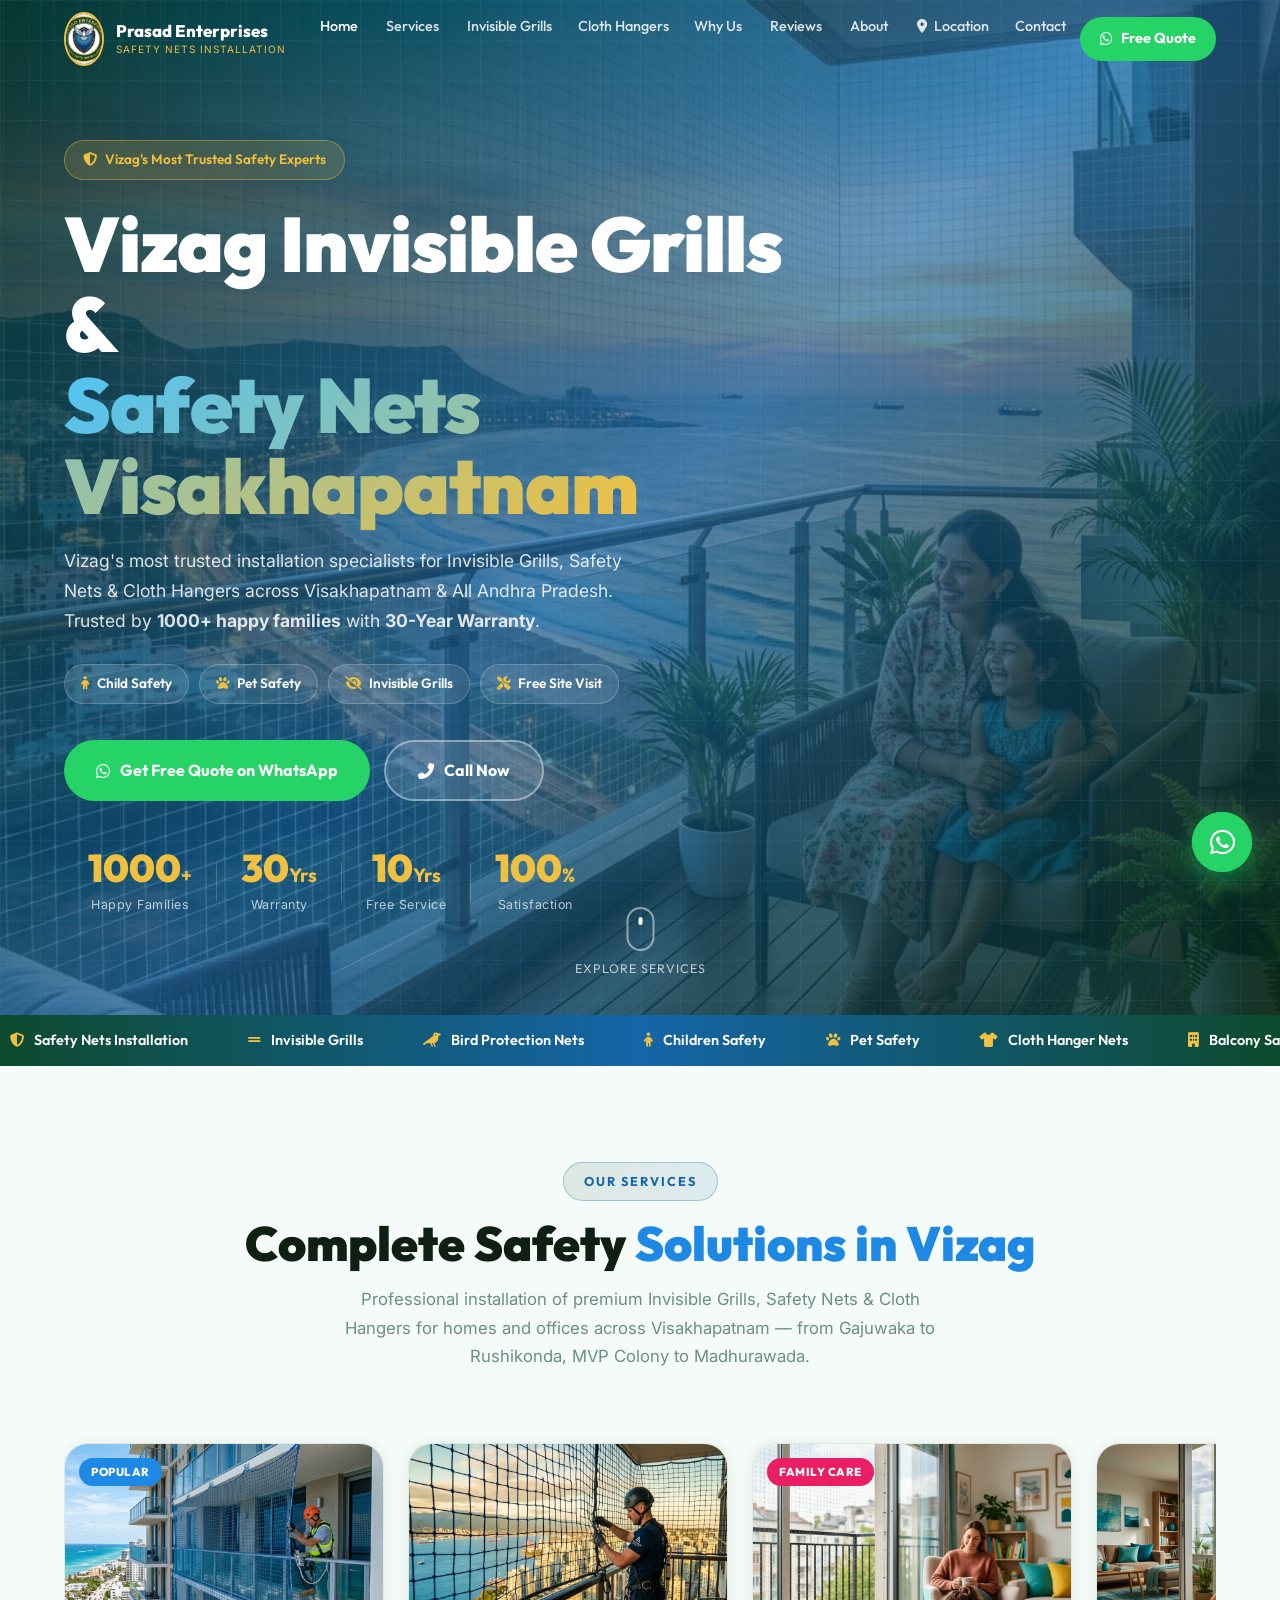
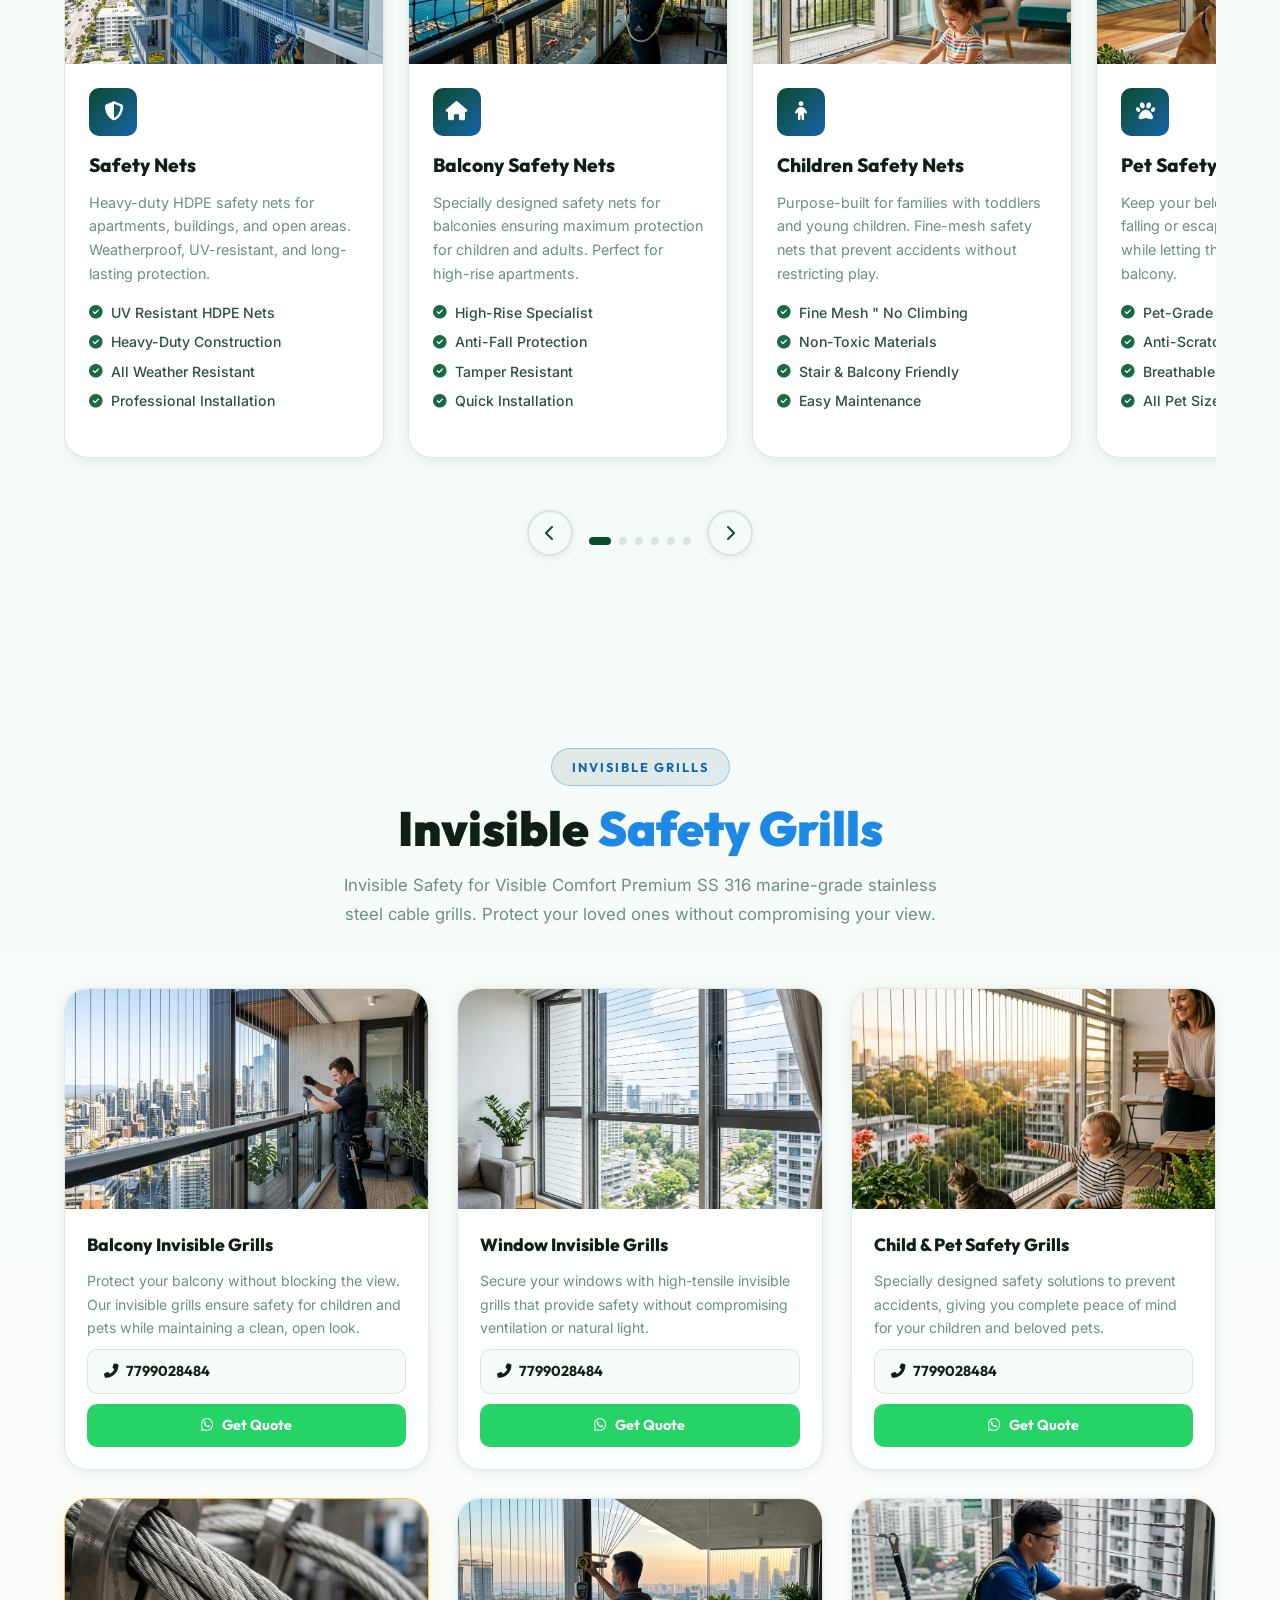
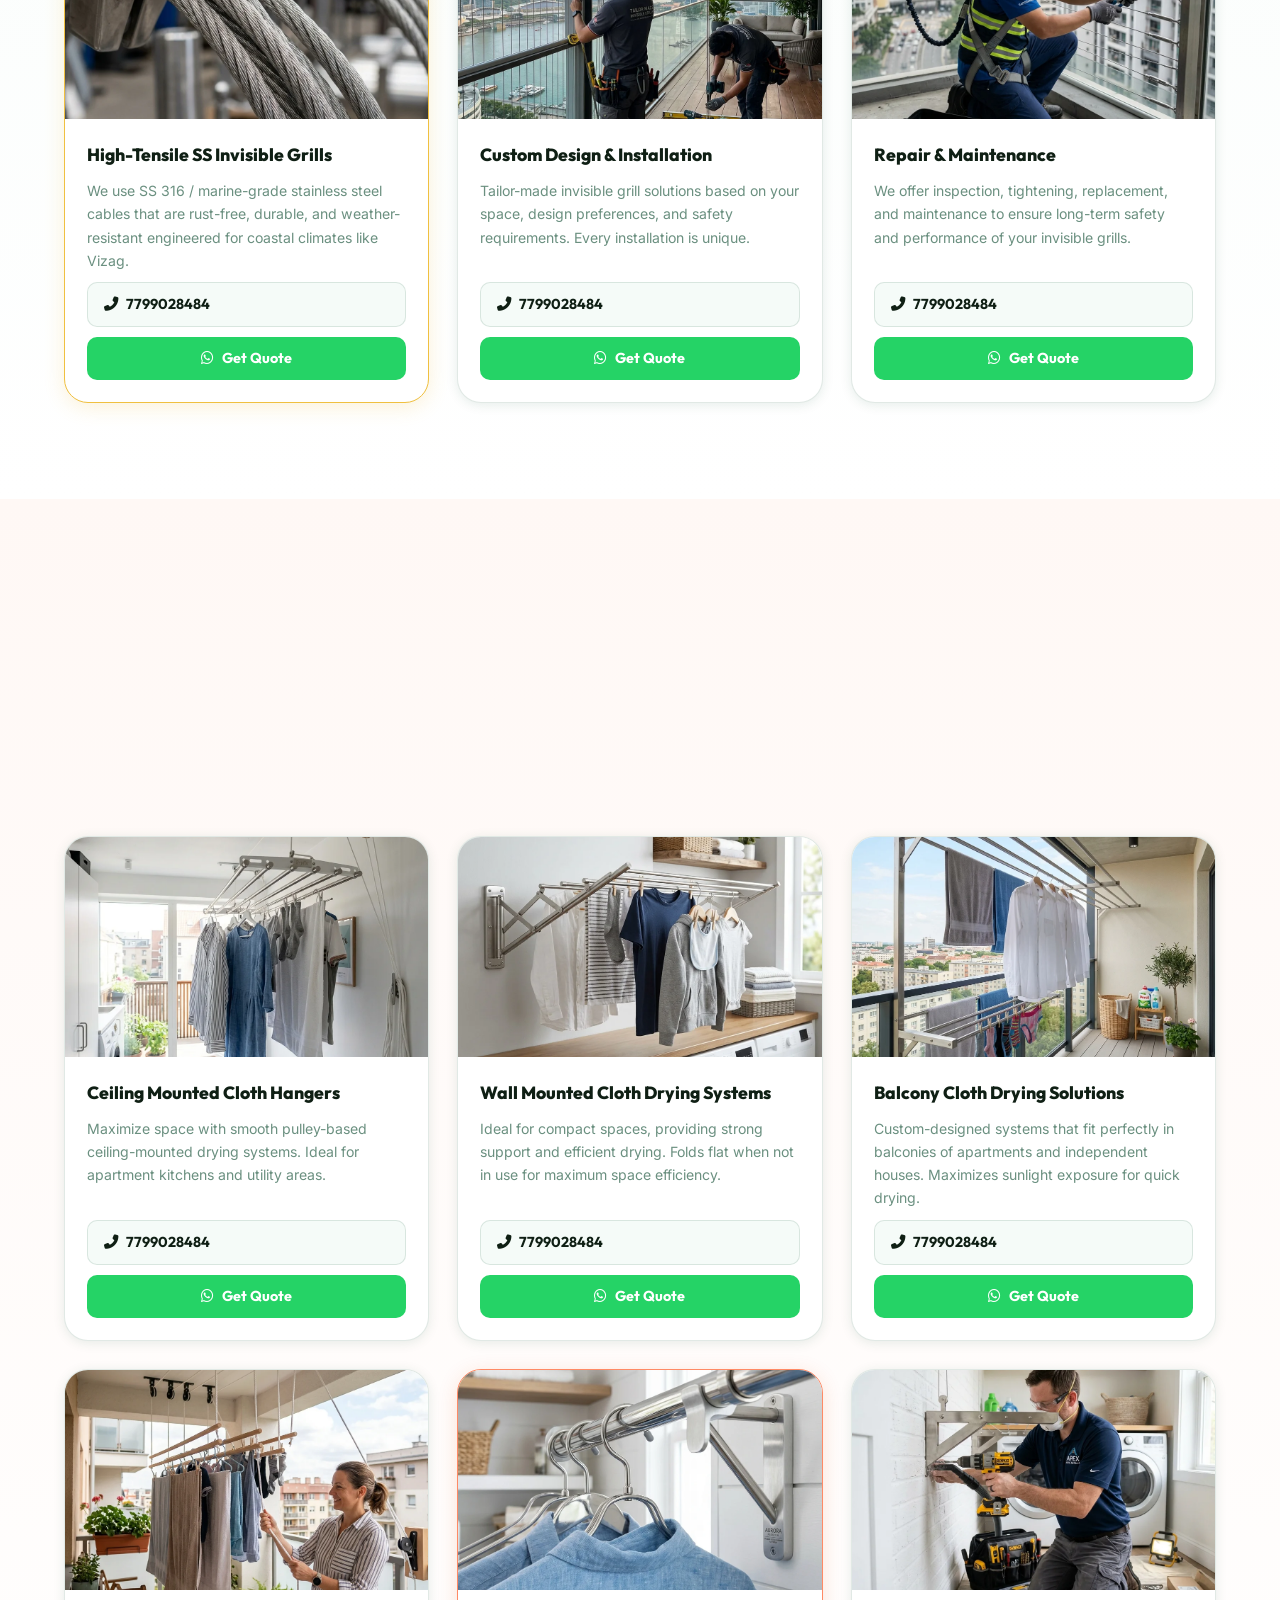
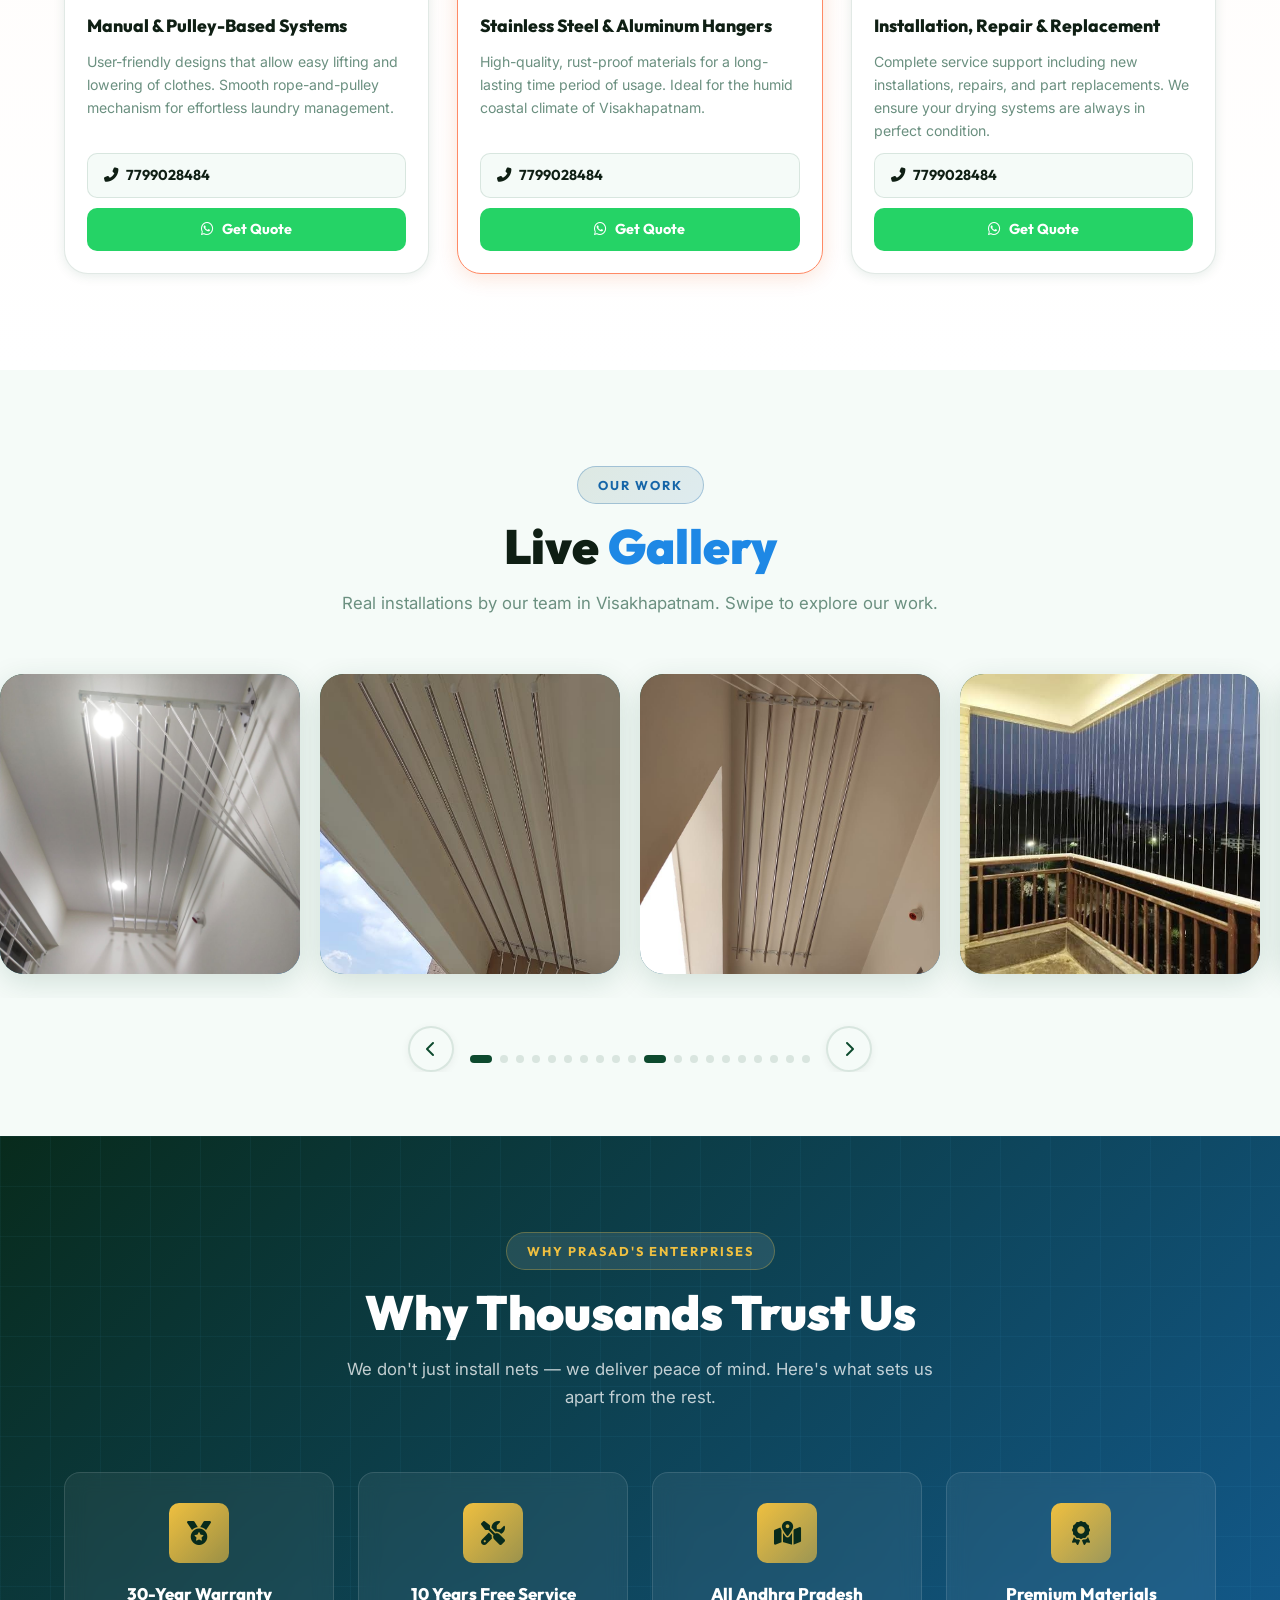
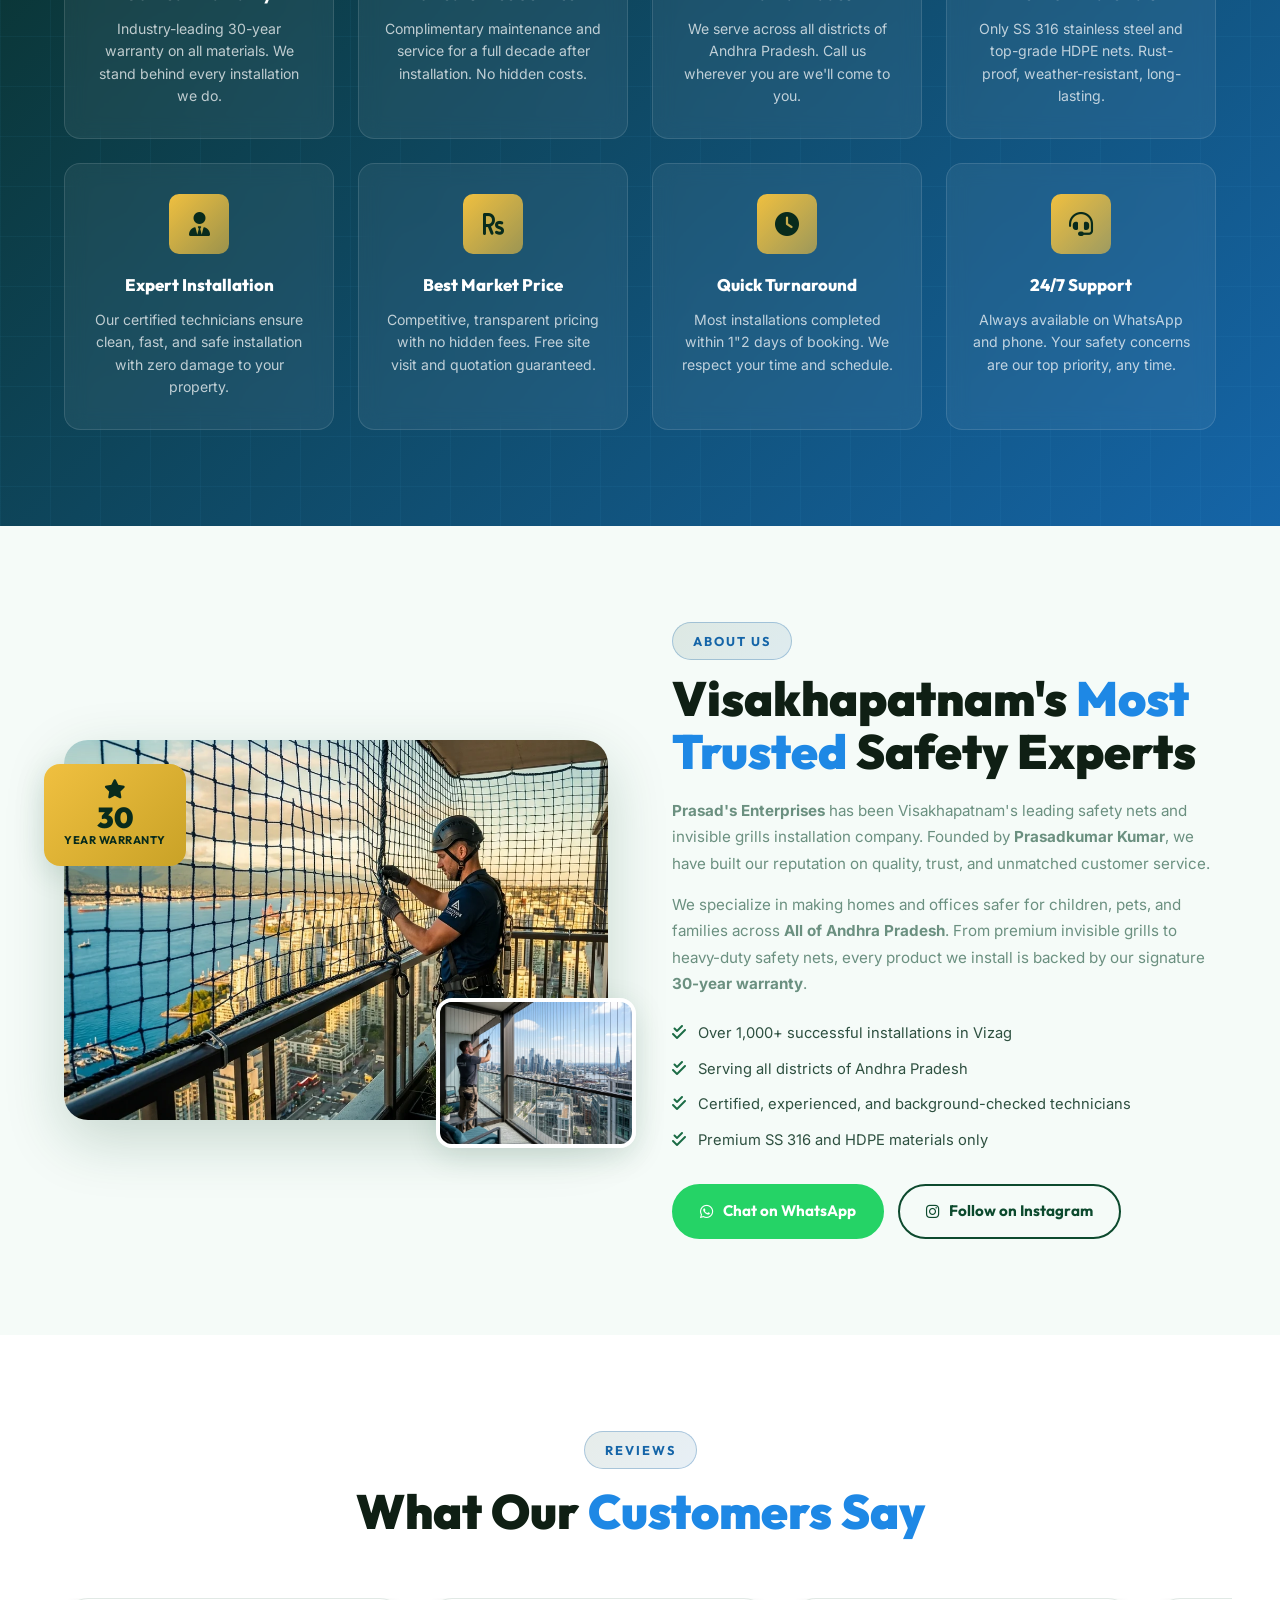
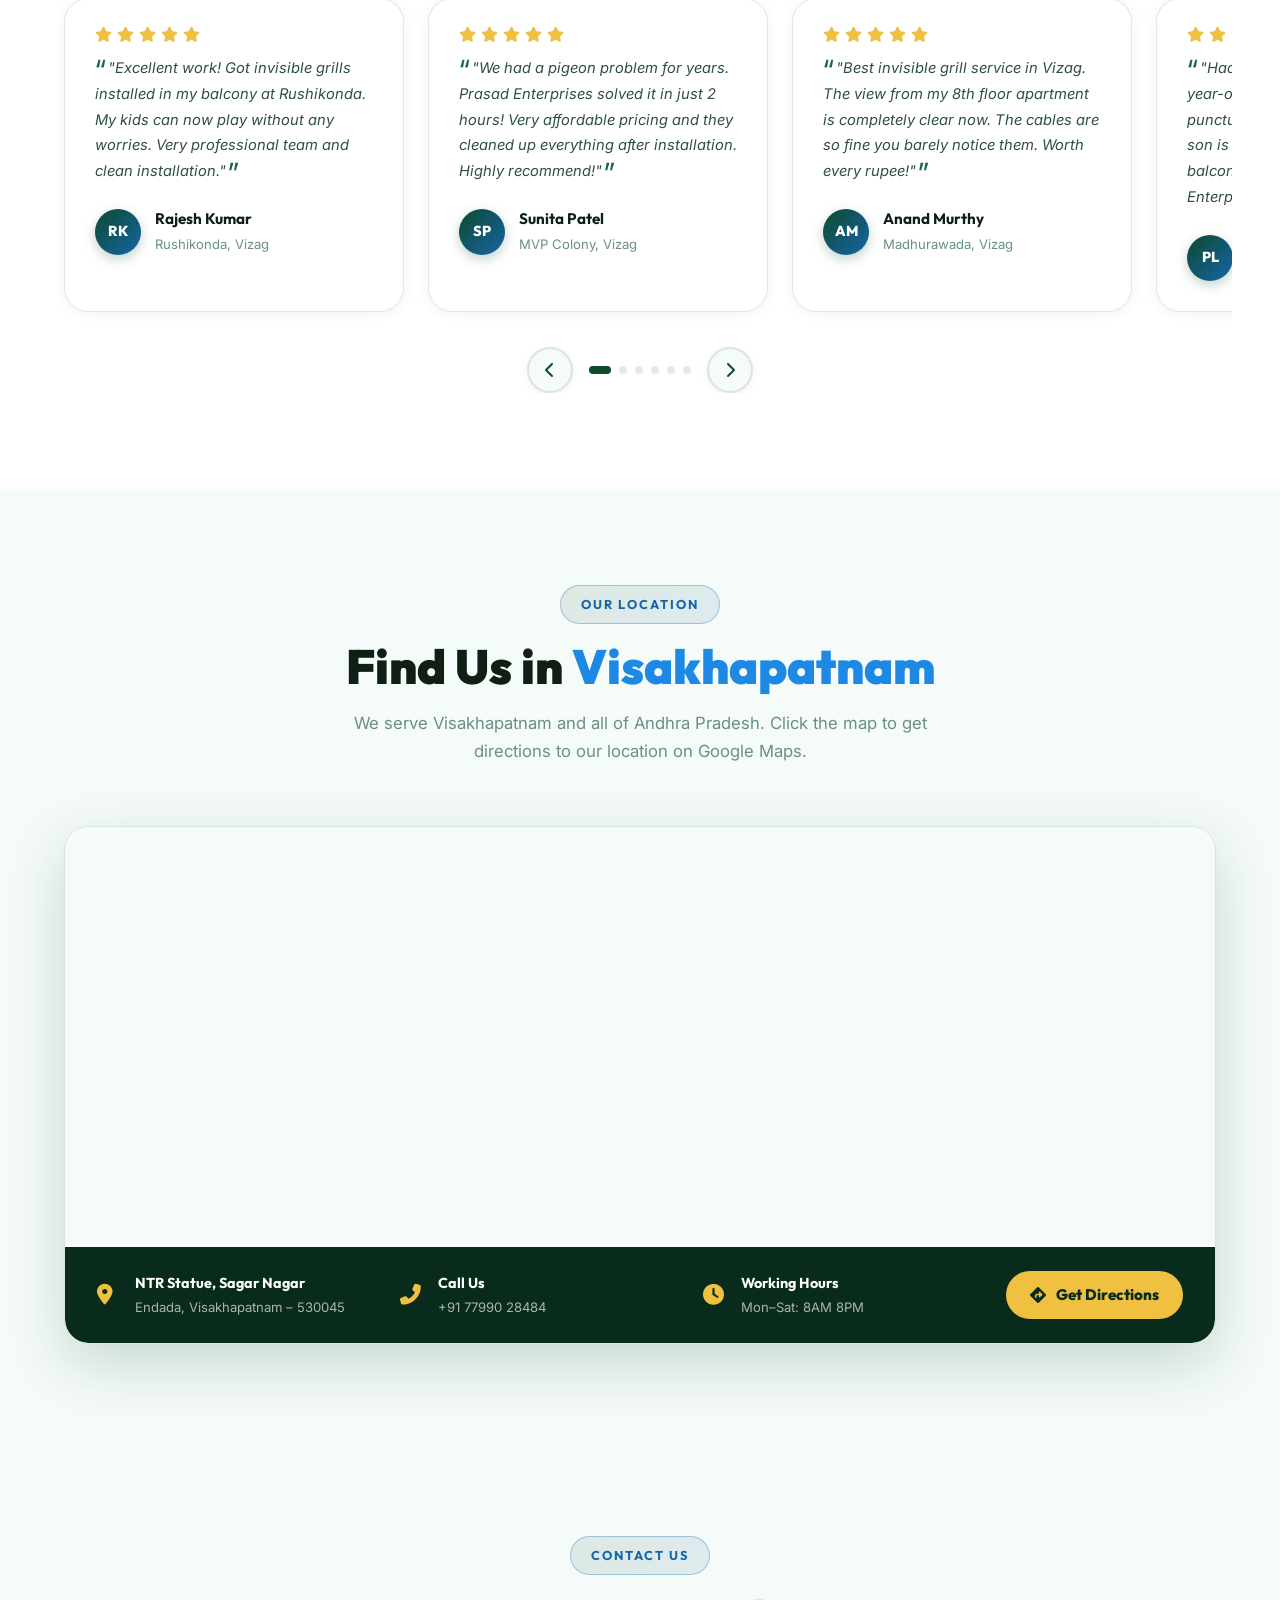
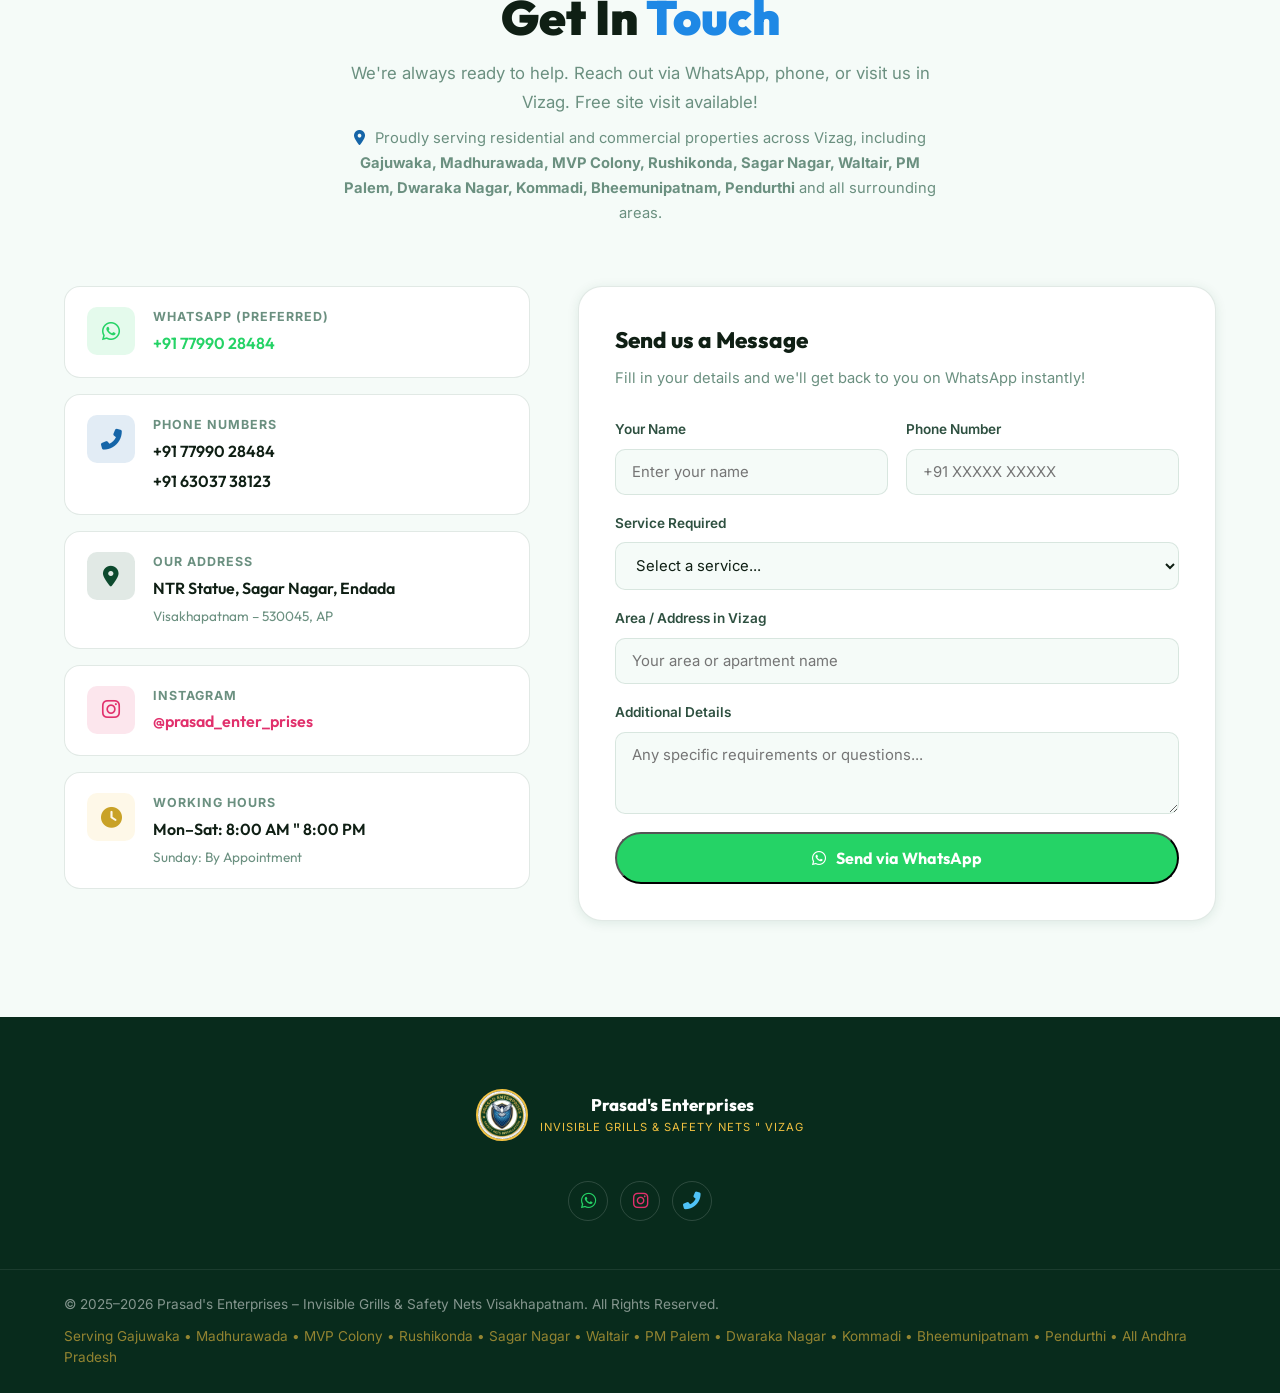
==== commit 04abe1fe: "SEO: Update H1 tag to include exact 'Vizag' keyword" ====
--- a/index.html
+++ b/index.html
@@ -306,8 +306,8 @@
       </div>
 
       <h1 class="hero-title animate-fadeup" style="--delay:0.4s">
-        Premium Invisible Grills &amp;<br />
-        <span class="hero-title-gradient">Safety Nets in Visakhapatnam</span>
+        Vizag Invisible Grills &amp;<br />
+        <span class="hero-title-gradient">Safety Nets Visakhapatnam</span>
       </h1>
 
       <p class="hero-subtitle animate-fadeup" style="--delay:0.6s">
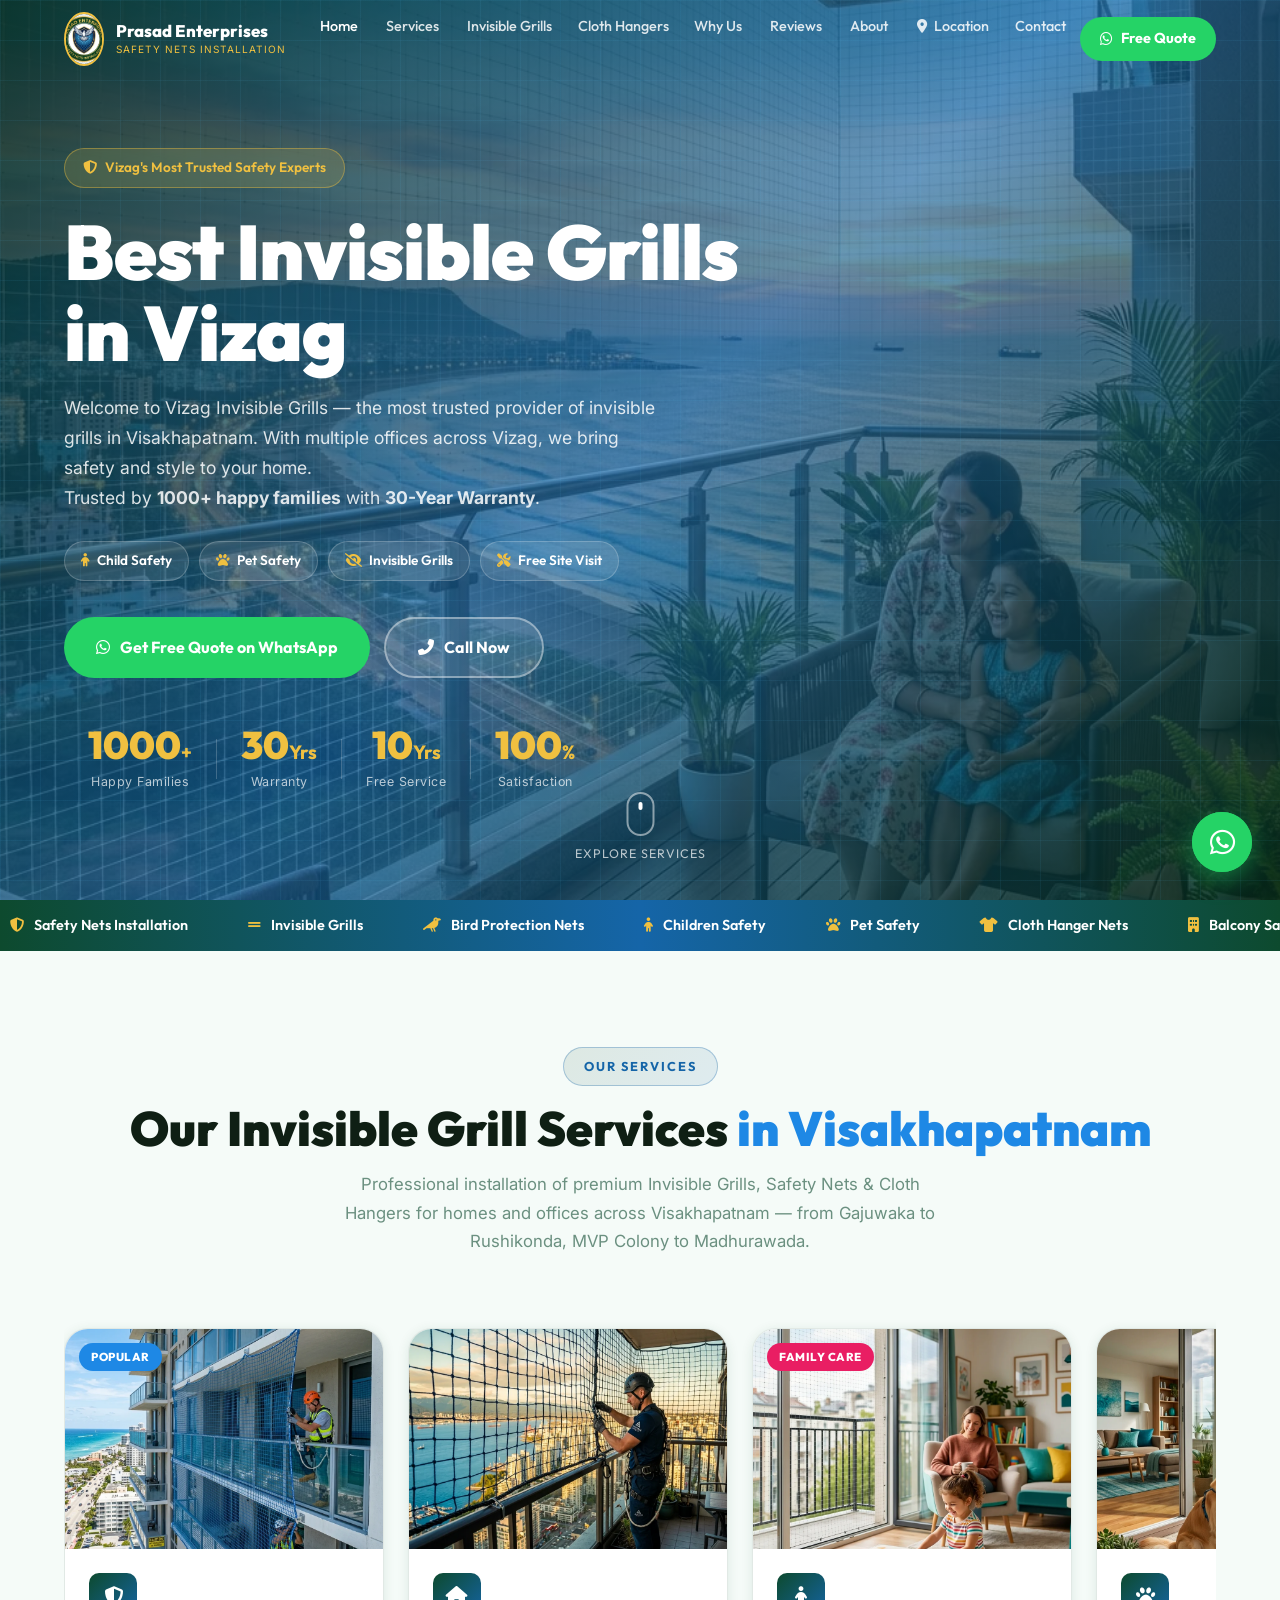
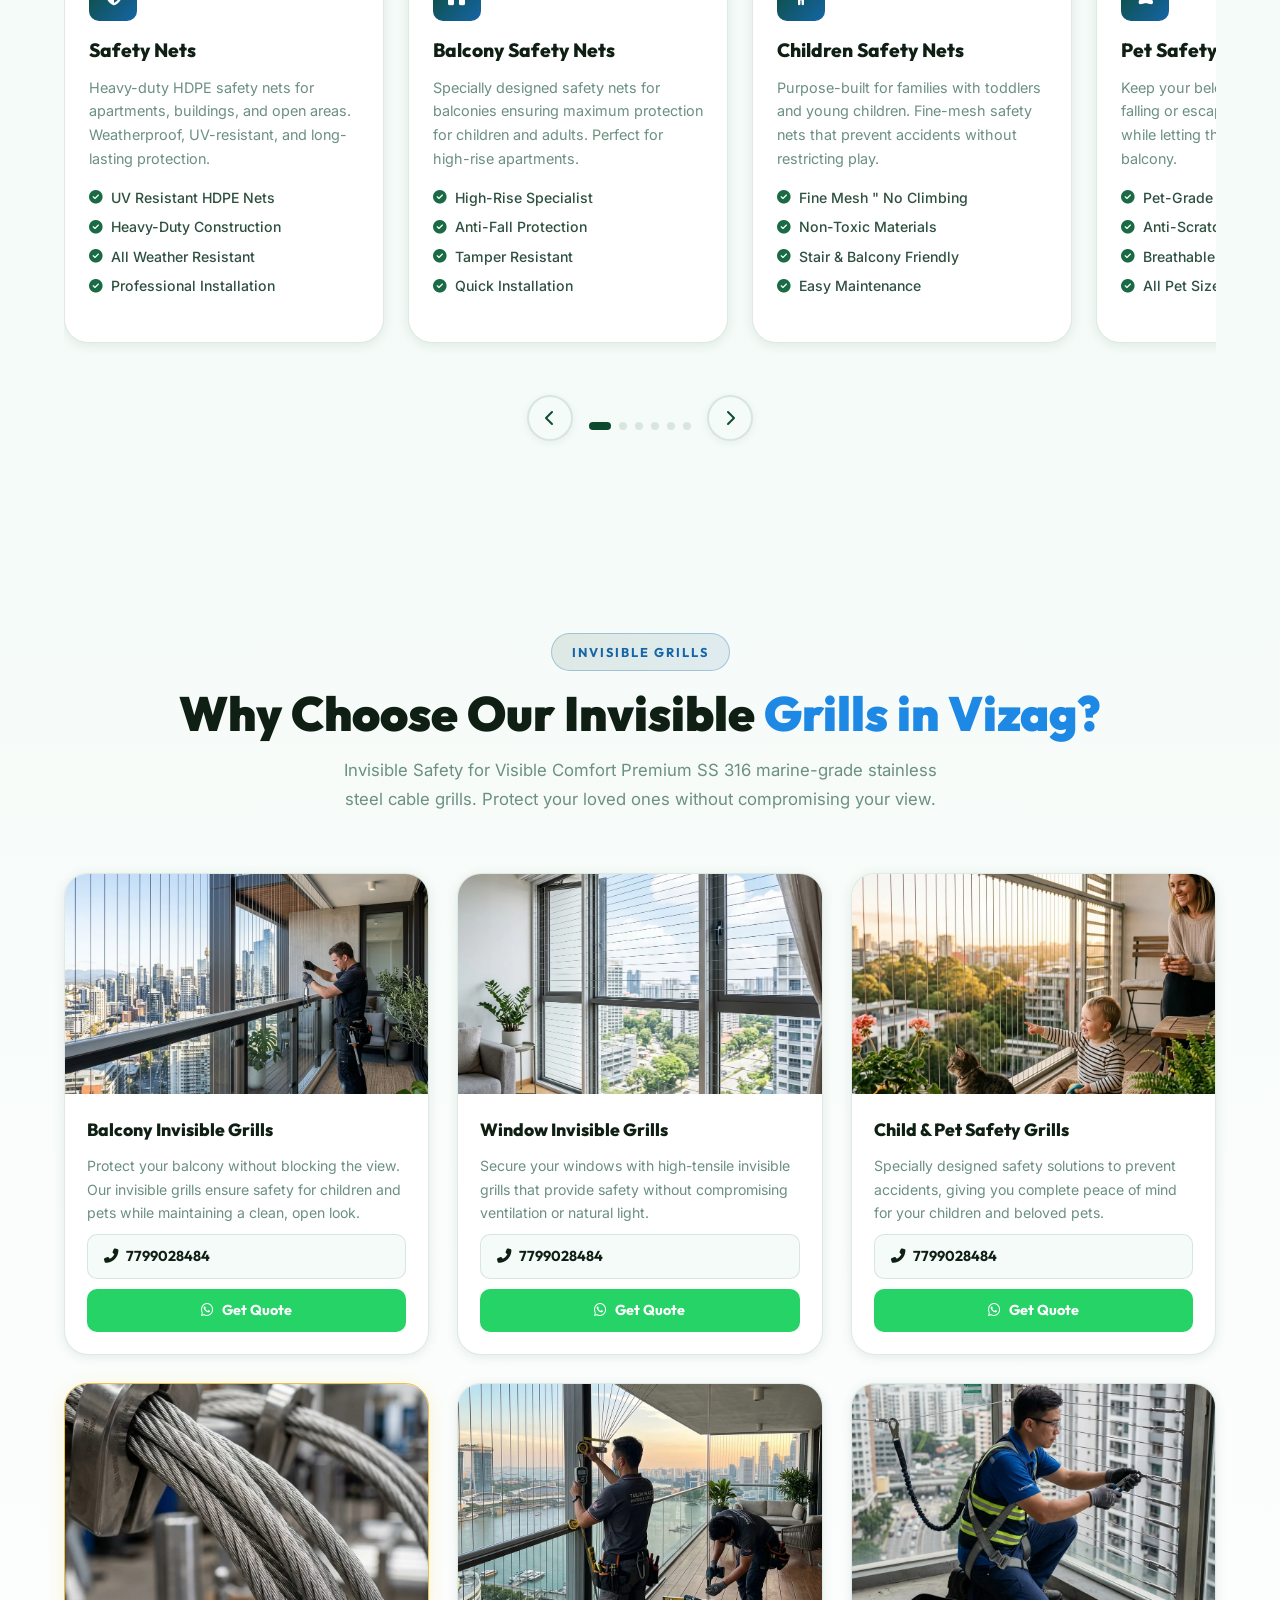
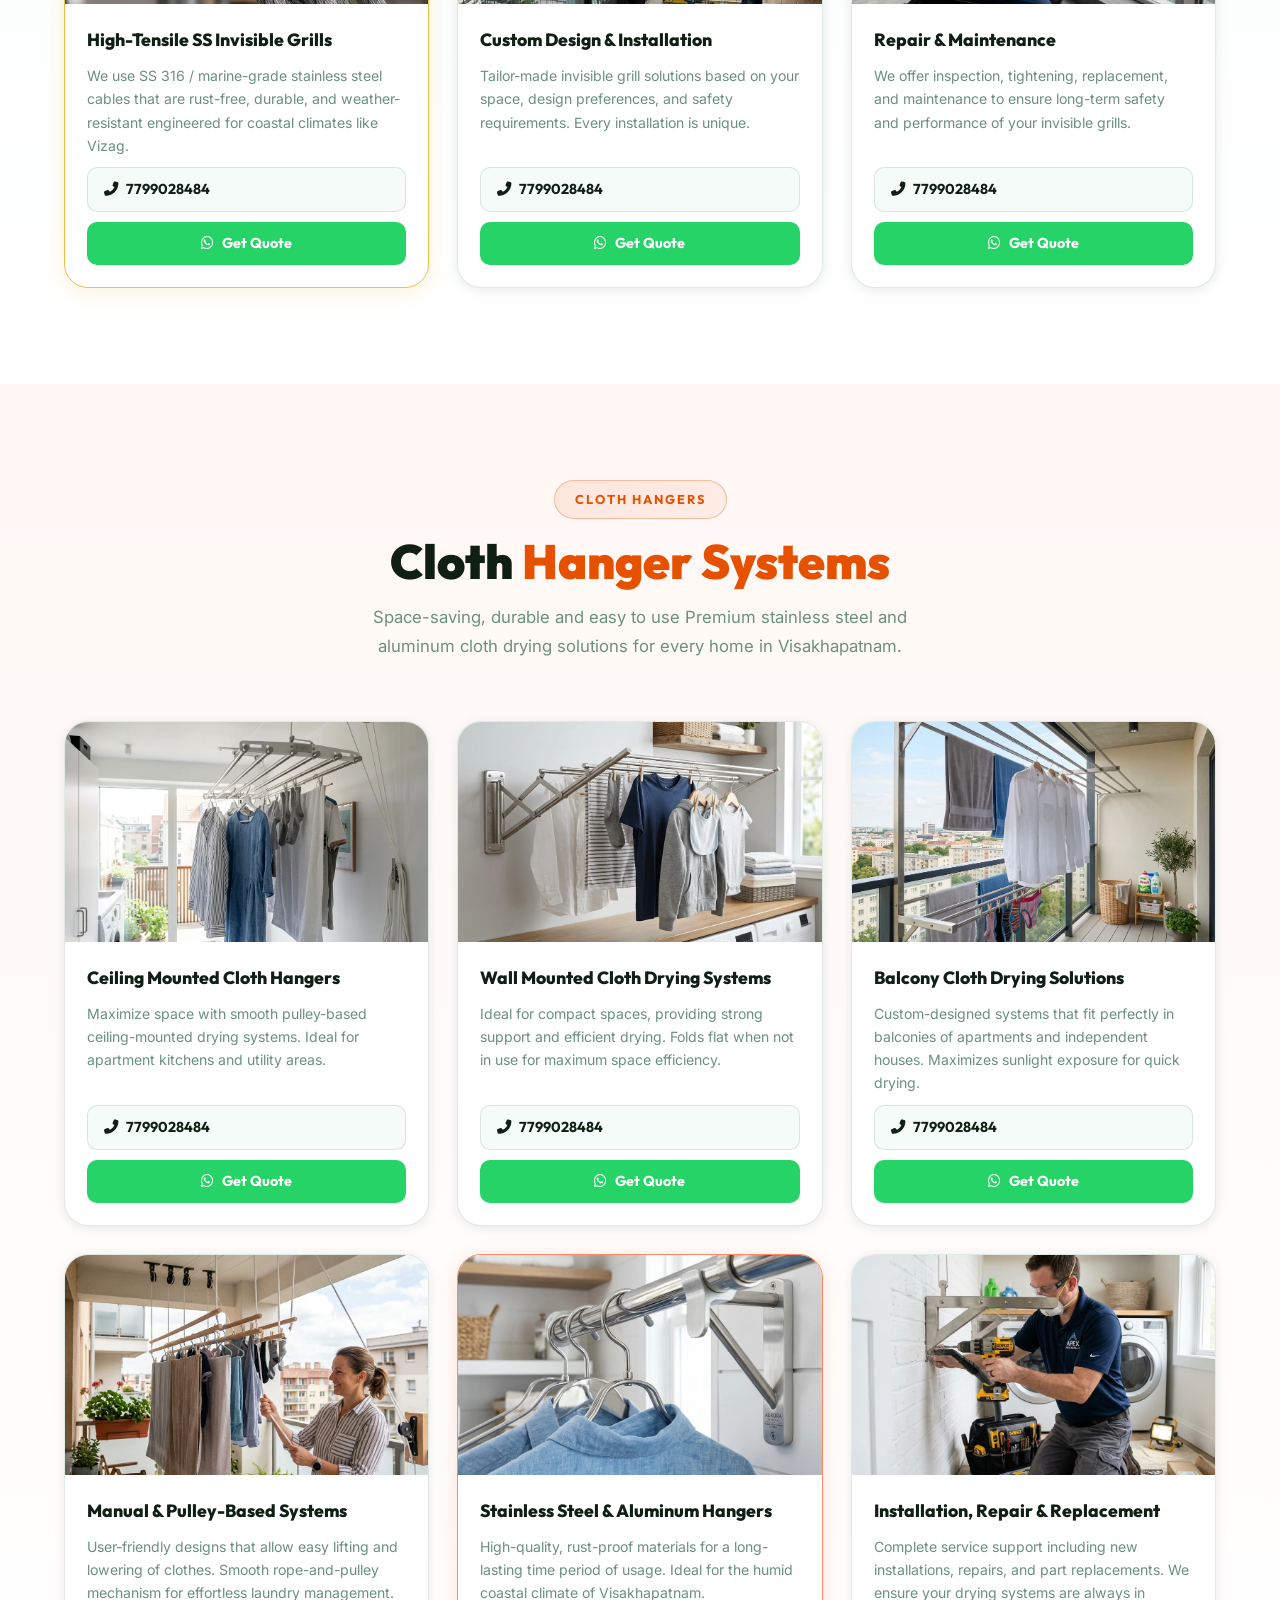
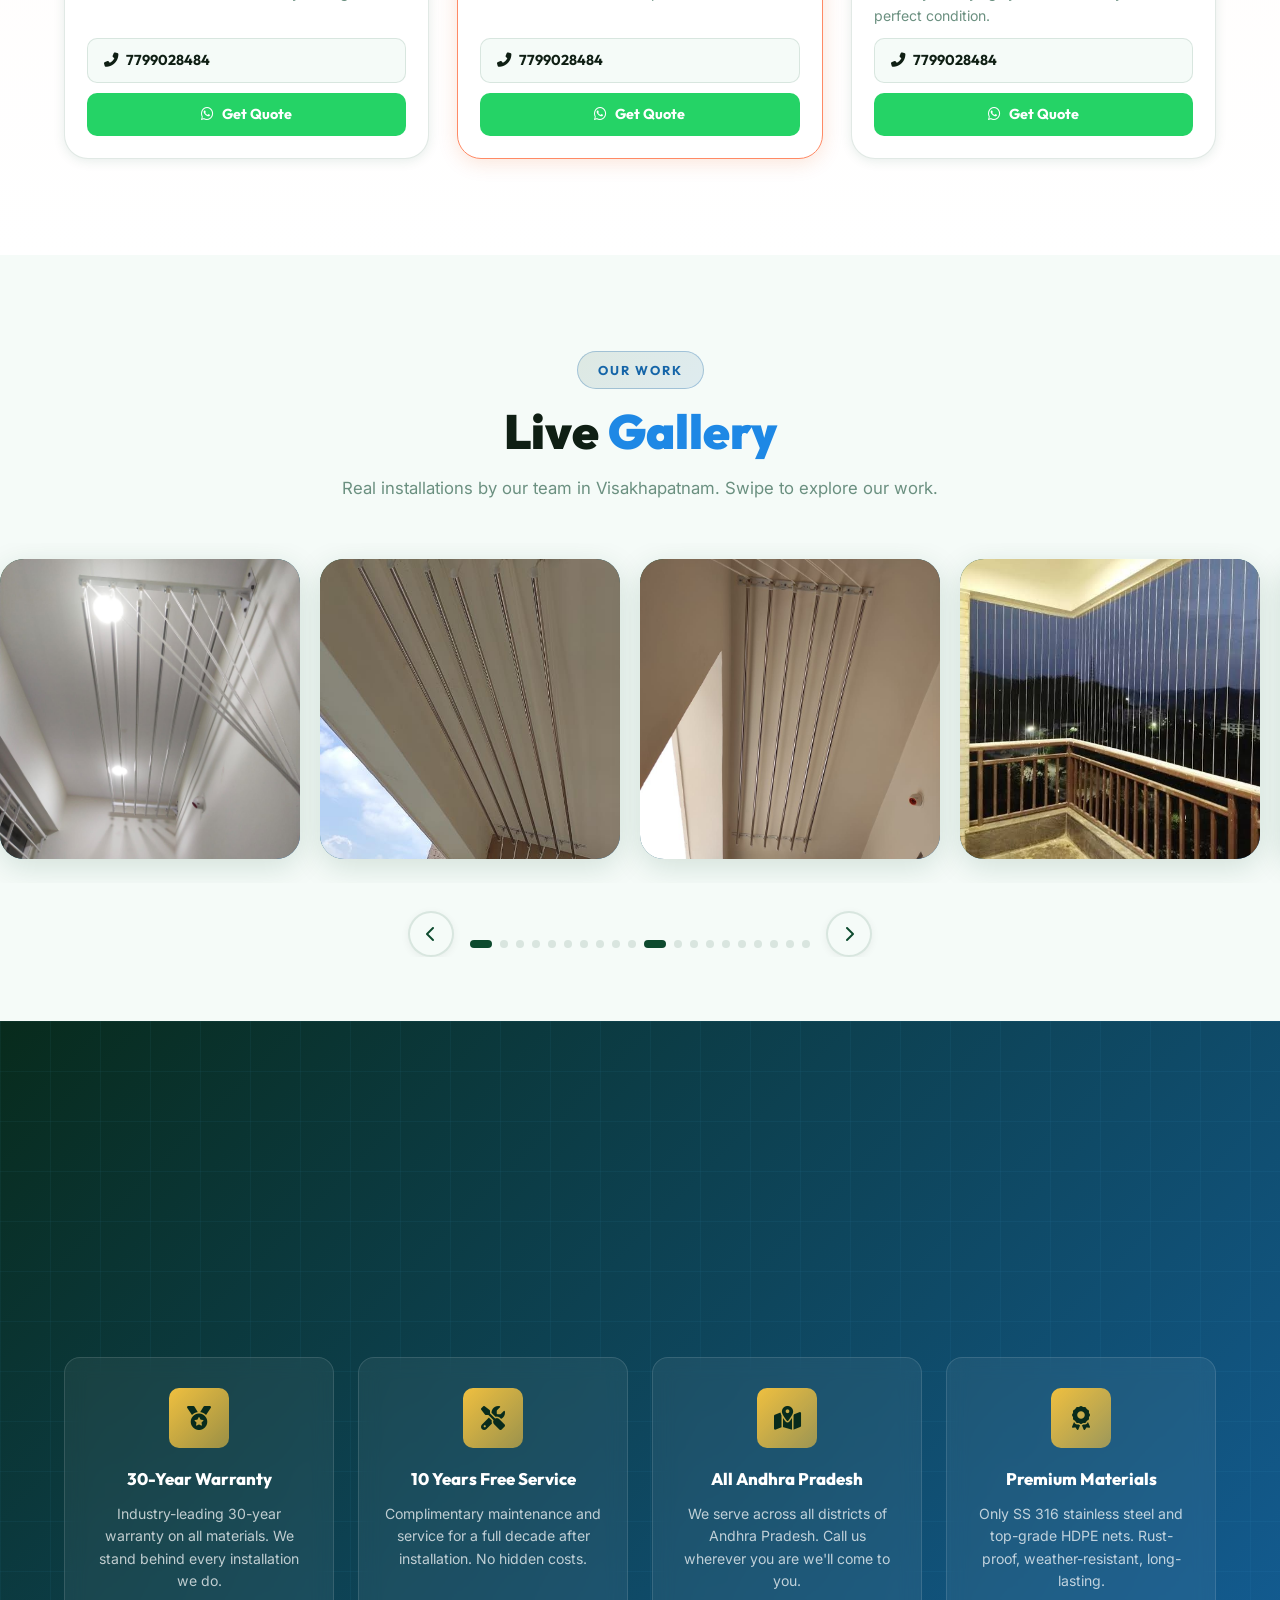
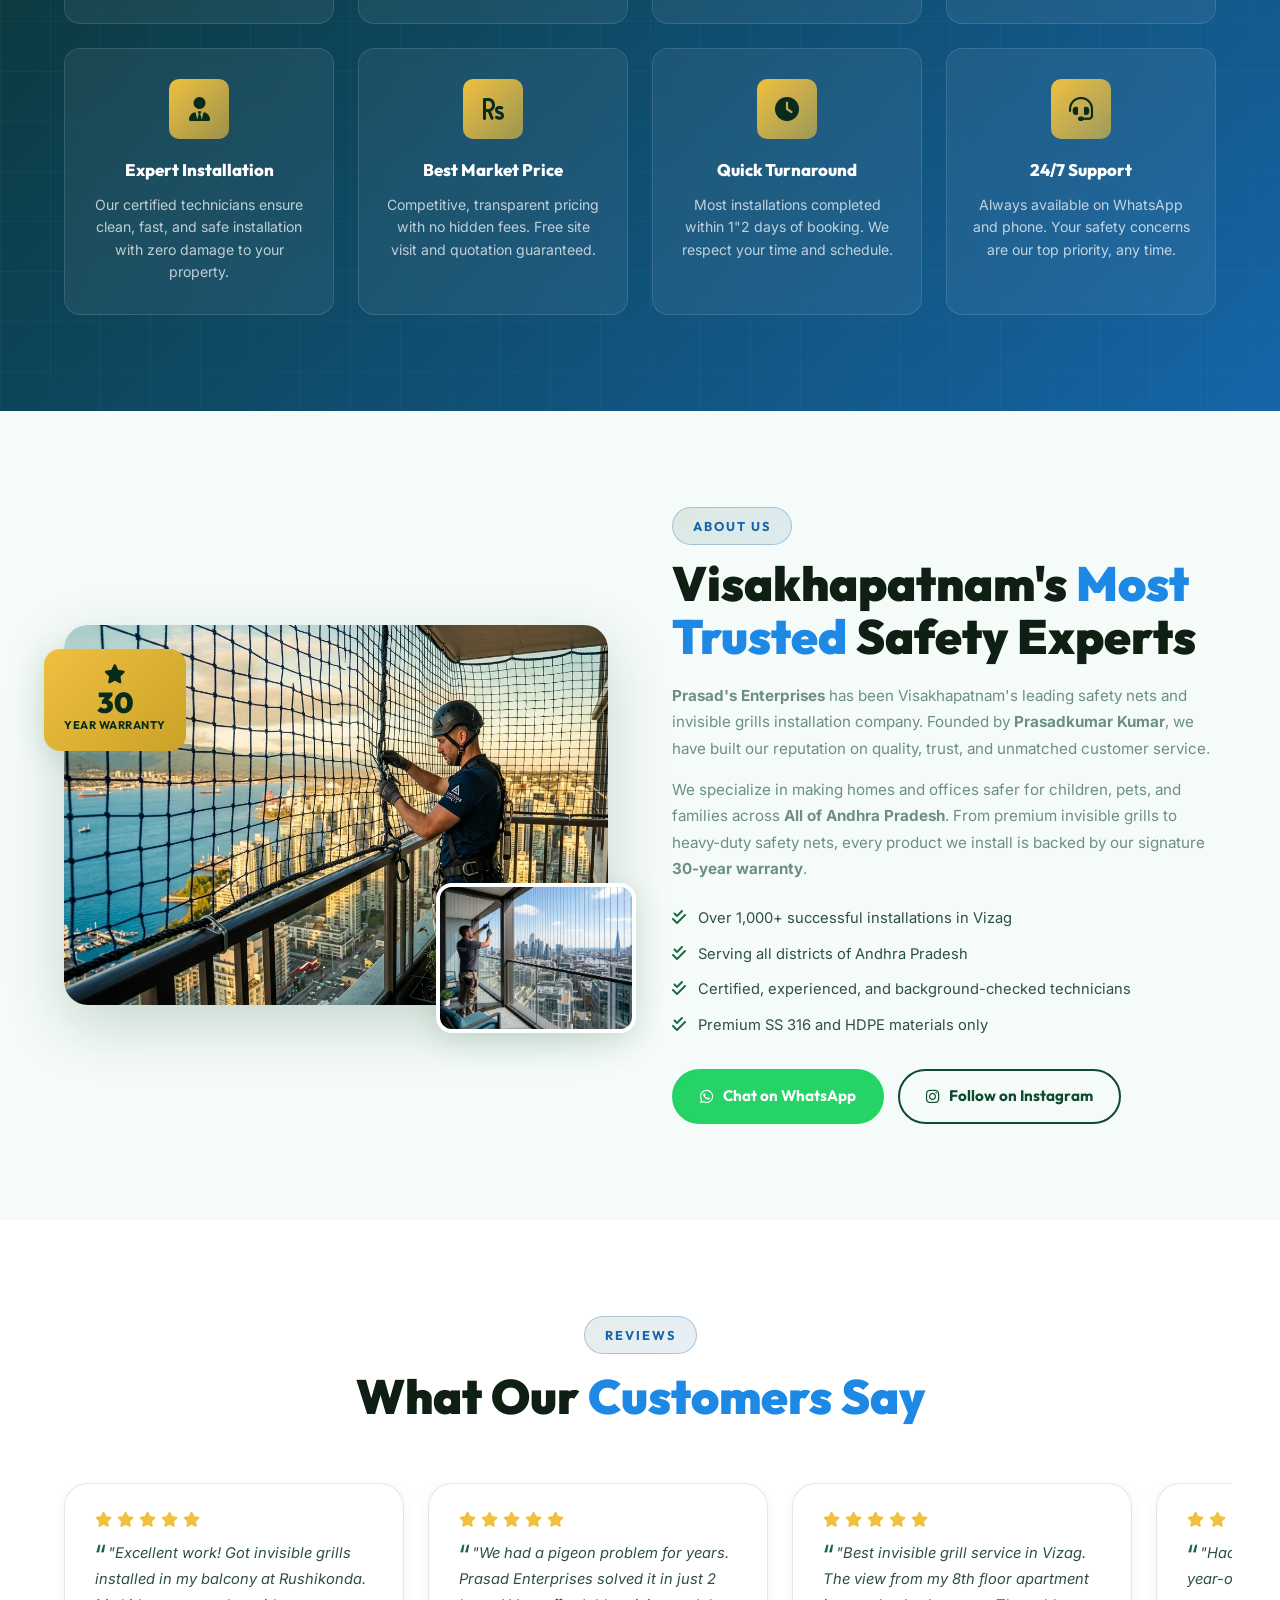
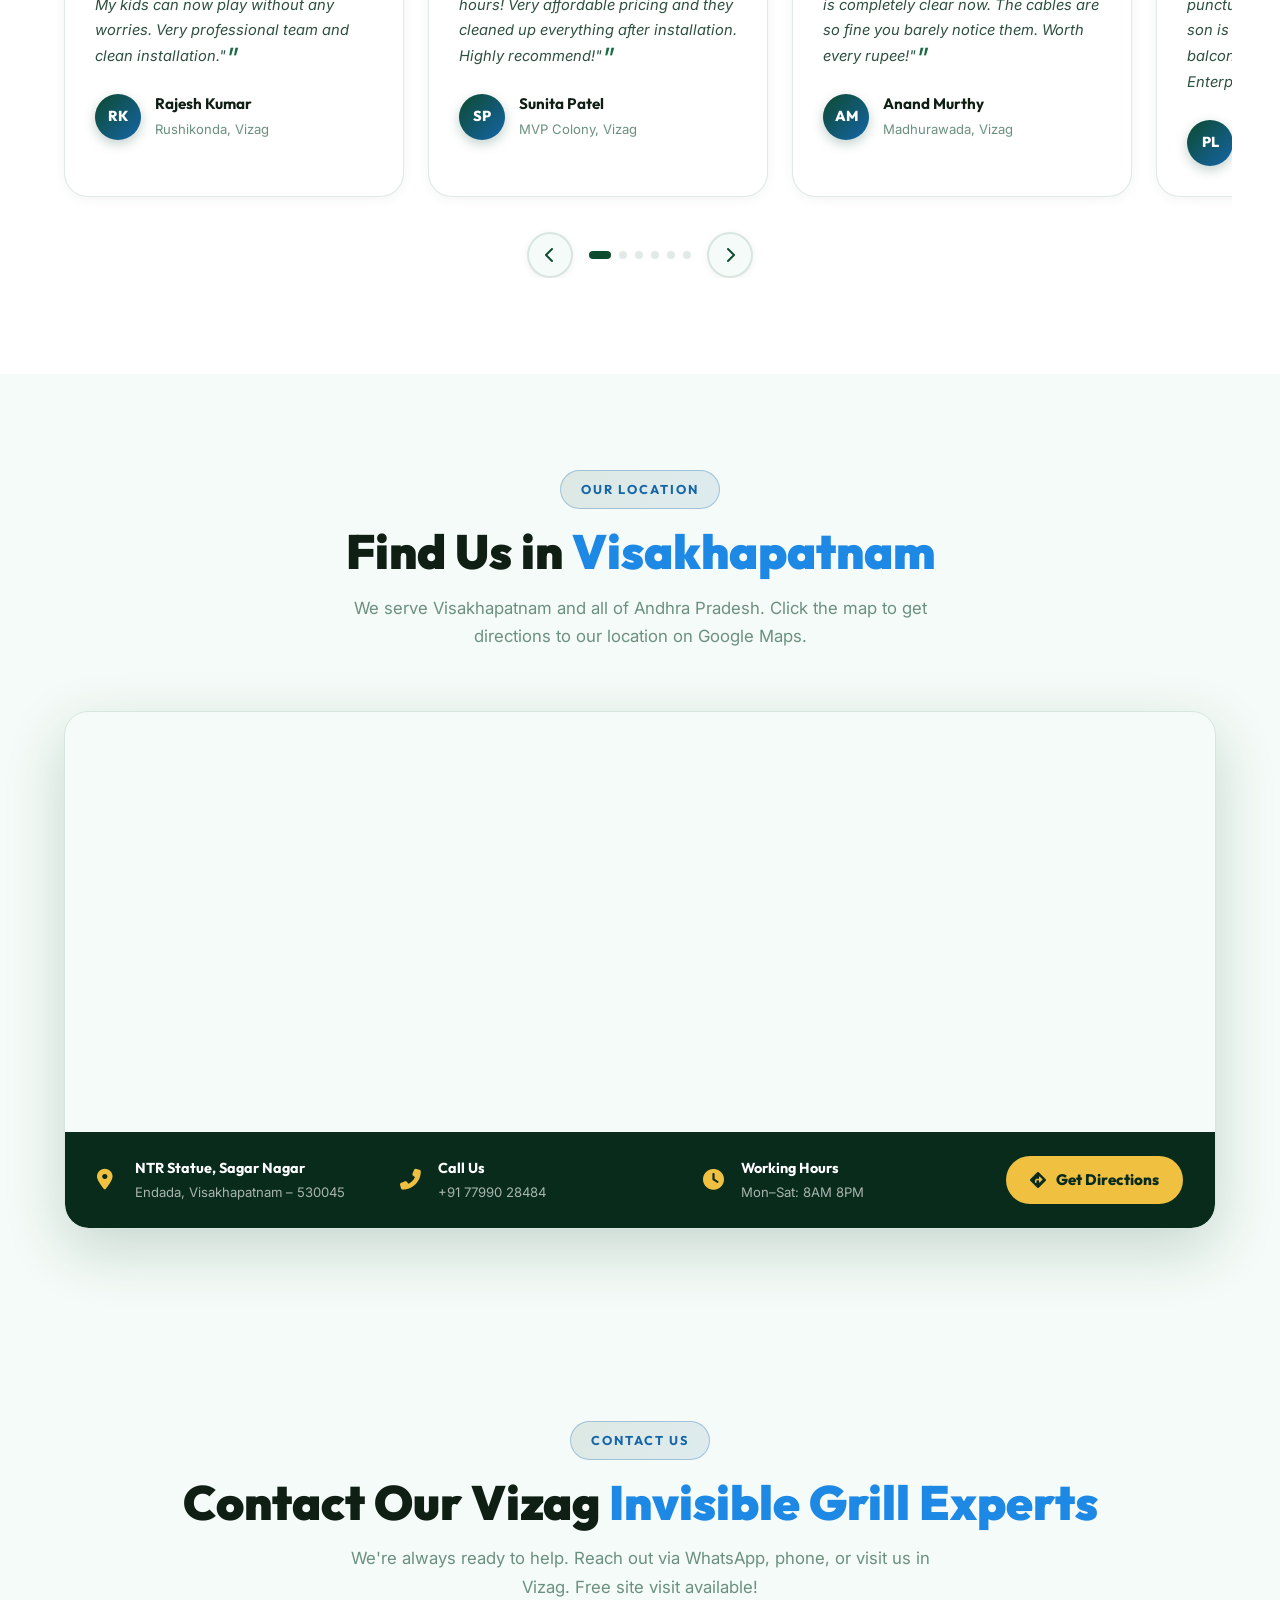
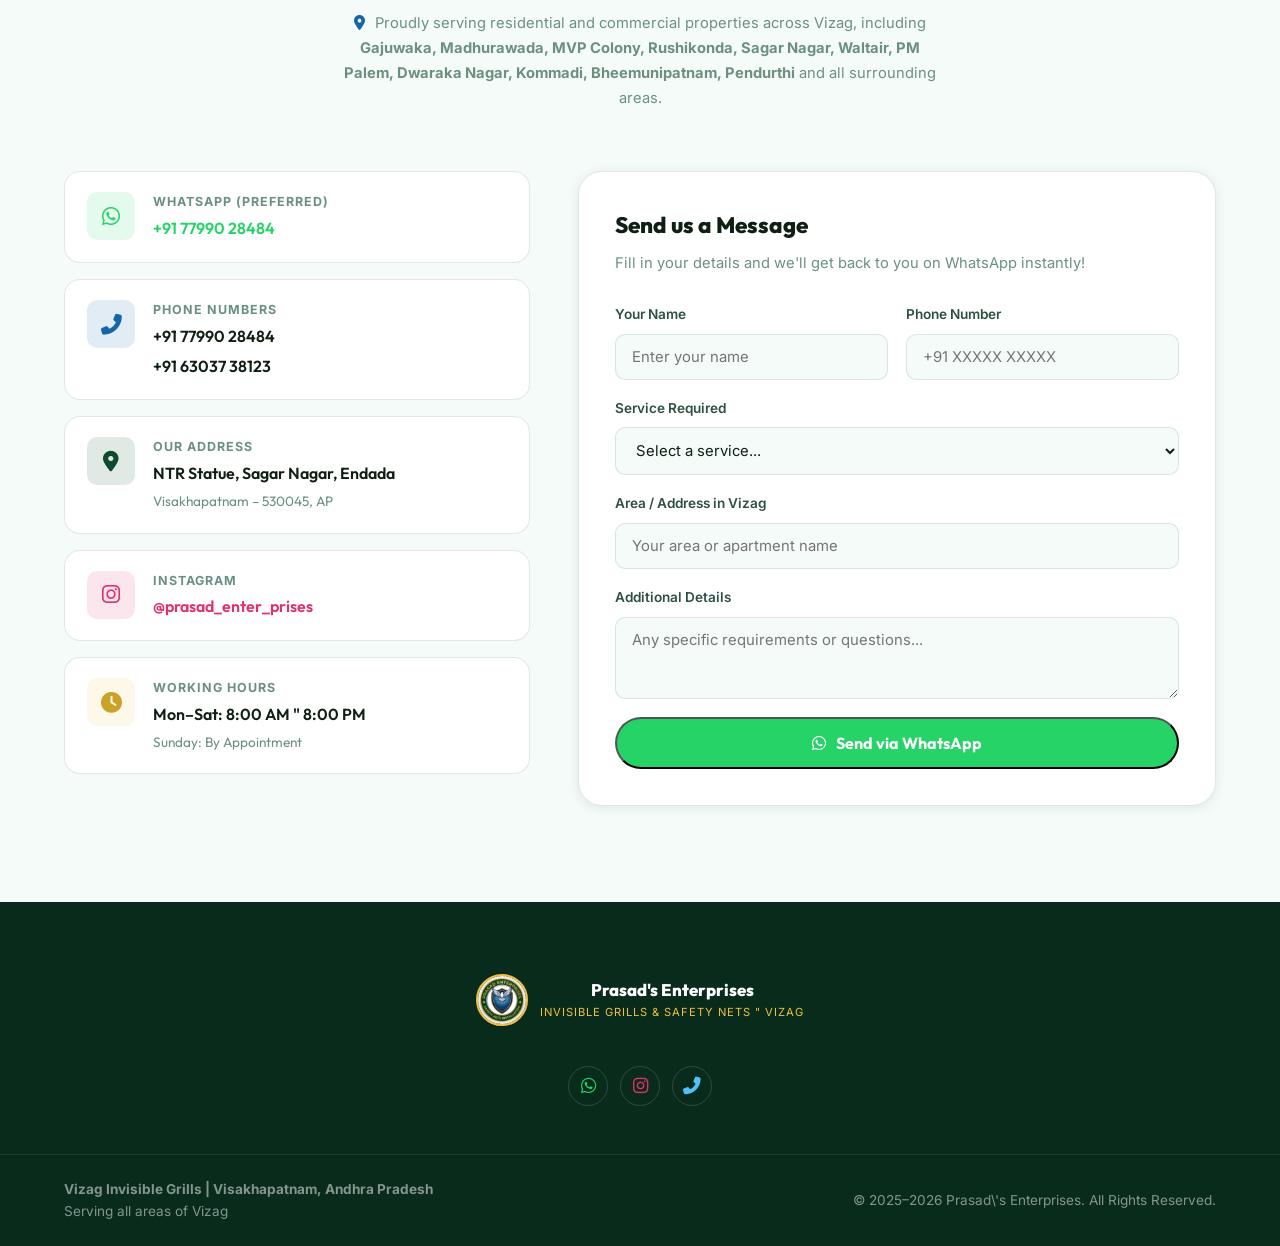
==== commit c59e09fe: "SEO Phase 2: On-Page Optimization (Title, Meta, H1, H2s, Alts, Footer)" ====
--- a/index.html
+++ b/index.html
@@ -6,8 +6,8 @@
   <meta name="viewport" content="width=device-width, initial-scale=1.0" />
 
   <!-- ===== PRIMARY SEO META TAGS ===== -->
-  <title>Invisible Grills &amp; Safety Nets Vizag | Prasad&#39;s Enterprises | Visakhapatnam</title>
-  <meta name="description" content="Prasad&#39;s Enterprises &mdash; Visakhapatnam (Vizag) #1 Invisible Grills, Safety Nets &amp; Cloth Hangers. SS 316 marine-grade cables. Balcony &amp; Window Grills, Child &amp; Pet Safety, Bird Nets. 30-Year Warranty. FREE Site Visit. Call 7799028484." />
+  <title>Vizag Invisible Grills | Best Invisible Grills in Visakhapatnam</title>
+  <meta name="description" content="Looking for invisible grills in Vizag? We provide premium invisible grills across Visakhapatnam. Multiple locations. Call now." />
   <meta name="keywords" content="invisible grills Vizag, invisible grills Visakhapatnam, safety nets Vizag, safety nets Visakhapatnam, Prasad Enterprises, Prasad Enterprises Vizag, balcony invisible grills Vizag, window invisible grills Vizag, invisible grills near me, invisible grill installation Vizag, invisible grill price Vizag, invisible grill cost Visakhapatnam, SS 316 invisible grills, stainless steel invisible grills, marine grade invisible grills, balcony safety nets, children safety nets Vizag, child safety nets Visakhapatnam, pet safety nets Vizag, dog safety nets Vizag, cat safety nets Vizag, bird nets Vizag, pigeon nets Vizag, pigeon protection nets, monkey nets Vizag, balcony nets Vizag, apartment safety nets Vizag, anti bird nets Vizag, high rise safety nets Vizag, cloth hangers Vizag, ceiling cloth hanger Vizag, pulley cloth hanger Vizag, wall mounted cloth hanger, balcony cloth dryer Vizag, cloth drying system Vizag, stainless steel cloth hanger, aluminum cloth hanger Vizag, ceiling mounted cloth drying, cloth hanger installation Vizag, Sagar Nagar grills, Endada safety nets, Rushikonda invisible grills, MVP Colony safety nets, Madhurawada invisible grills, Gajuwaka safety nets, Waltair invisible grills, Dwaraka Nagar cloth hangers, PM Palem safety nets, Steel Plant area invisible grills, Sheela Nagar grills, Asilmetta invisible grills, Kommadi safety nets, Bheemunipatnam invisible grills, Pendurthi safety nets, Hanumanthawaka invisible grills, invisible grills Andhra Pradesh, safety nets Andhra Pradesh, invisible nets Vizag, balcony grills without bars, transparent safety grills, clear grills balcony, view clear grills Vizag, cable grills Vizag, stainless cable balcony, best invisible grills Vizag, top safety nets company Vizag, safety net contractor Vizag, invisible grill contractor Visakhapatnam, free site visit Vizag, 30 year warranty grills, invisible grill repair Vizag, invisible grill maintenance Vizag, cloth hanger repair Vizag, safety net replacement Vizag, invisible grill company Andhra Pradesh, Prasadkumar safety nets, vizaginvisiblegrills" />
   <meta name="author" content="Prasad Enterprises" />
   <meta name="robots" content="index, follow, max-snippet:-1, max-image-preview:large, max-video-preview:-1" />
@@ -306,13 +306,11 @@
       </div>
 
       <h1 class="hero-title animate-fadeup" style="--delay:0.4s">
-        Vizag Invisible Grills &amp;<br />
-        <span class="hero-title-gradient">Safety Nets Visakhapatnam</span>
+        Best Invisible Grills in Vizag
       </h1>
 
       <p class="hero-subtitle animate-fadeup" style="--delay:0.6s">
-        Vizag's most trusted installation specialists for Invisible Grills, Safety Nets &amp; Cloth Hangers
-        across Visakhapatnam &amp; All Andhra Pradesh.<br />
+        Welcome to Vizag Invisible Grills &mdash; the most trusted provider of invisible grills in Visakhapatnam. With multiple offices across Vizag, we bring safety and style to your home.<br />
         Trusted by <strong>1000+ happy families</strong> with <strong>30-Year Warranty</strong>.
       </p>
 
@@ -396,7 +394,7 @@
     <div class="container">
       <div class="section-header" data-aos="fade-up">
         <span class="section-badge">Our Services</span>
-        <h2 class="section-title">Complete Safety <span class="highlight">Solutions in Vizag</span></h2>
+        <h2 class="section-title">Our Invisible Grill Services <span class="highlight">in Visakhapatnam</span></h2>
         <p class="section-subtitle">Professional installation of premium Invisible Grills, Safety Nets &amp; Cloth Hangers
           for homes and offices across Visakhapatnam — from Gajuwaka to Rushikonda, MVP Colony to Madhurawada.</p>
       </div>
@@ -575,7 +573,7 @@
     <div class="container">
       <div class="section-header" data-aos="fade-up">
         <span class="section-badge">Invisible Grills</span>
-        <h2 class="section-title">Invisible <span class="highlight">Safety Grills</span></h2>
+        <h2 class="section-title">Why Choose Our Invisible <span class="highlight">Grills in Vizag?</span></h2>
         <p class="section-subtitle">Invisible Safety for Visible Comfort Premium SS 316 marine-grade stainless steel
           cable grills. Protect your loved ones without compromising your view.</p>
       </div>
@@ -585,7 +583,7 @@
         <!-- IG 1: Balcony Invisible Grills -->
         <div class="product-card" data-aos="fade-up" data-aos-delay="0">
           <div class="product-img-wrapper">
-            <img src="images/ig_balcony.webp" alt="Balcony Invisible Grills Vizag Visakhapatnam" class="product-img"
+            <img src="images/ig_balcony.webp" alt="Invisible grills installed in Vizag apartment balcony" class="product-img"
               loading="lazy" />
           </div>
           <div class="product-body">
@@ -665,7 +663,7 @@
         <!-- IG 5: Custom Design & Installation -->
         <div class="product-card" data-aos="fade-up" data-aos-delay="100">
           <div class="product-img-wrapper">
-            <img src="images/ig_custom.webp" alt="Custom Invisible Grill Design Installation Vizag" class="product-img"
+            <img src="images/ig_custom.webp" alt="Vizag invisible grills showroom Visakhapatnam" class="product-img"
               loading="lazy" />
           </div>
           <div class="product-body">
@@ -1210,7 +1208,7 @@
     <div class="container">
       <div class="section-header" data-aos="fade-up">
         <span class="section-badge">Contact Us</span>
-        <h2 class="section-title">Get In <span class="highlight">Touch</span></h2>
+        <h2 class="section-title">Contact Our Vizag <span class="highlight">Invisible Grill Experts</span></h2>
         <p class="section-subtitle">We're always ready to help. Reach out via WhatsApp, phone, or visit us in Vizag.
           Free site visit available!</p>
         <p class="section-subtitle" style="margin-top:10px; font-size:0.92rem;">
@@ -1366,8 +1364,8 @@
 
     <div class="footer-bottom">
       <div class="container footer-bottom-inner">
-        <p>&copy; 2025&ndash;2026 Prasad's Enterprises &ndash; Invisible Grills &amp; Safety Nets Visakhapatnam. All Rights Reserved.</p>
-        <p class="footer-tagline">Serving Gajuwaka &bull; Madhurawada &bull; MVP Colony &bull; Rushikonda &bull; Sagar Nagar &bull; Waltair &bull; PM Palem &bull; Dwaraka Nagar &bull; Kommadi &bull; Bheemunipatnam &bull; Pendurthi &bull; All Andhra Pradesh</p>
+        <p><strong>Vizag Invisible Grills | Visakhapatnam, Andhra Pradesh</strong><br />Serving all areas of Vizag</p>
+        <p>&copy; 2025&ndash;2026 Prasad\'s Enterprises. All Rights Reserved.</p>
       </div>
     </div>
   </footer>
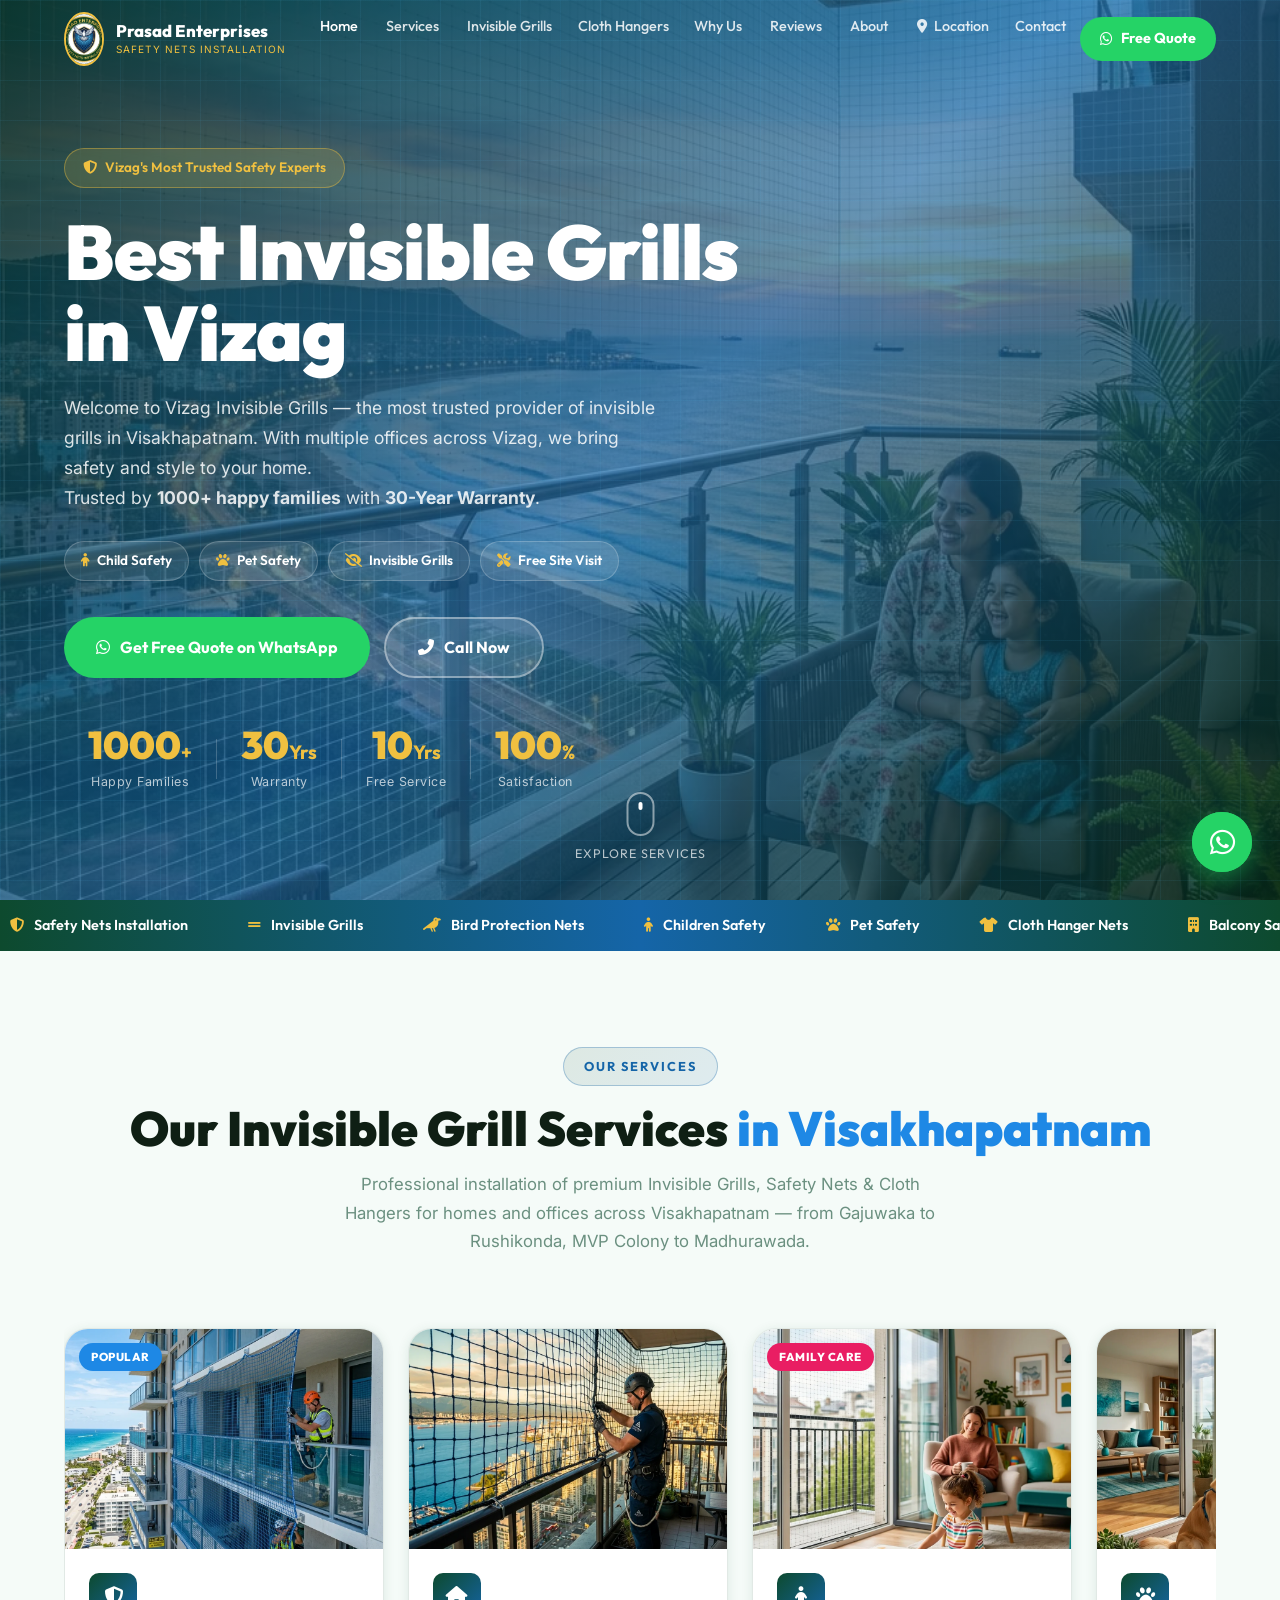
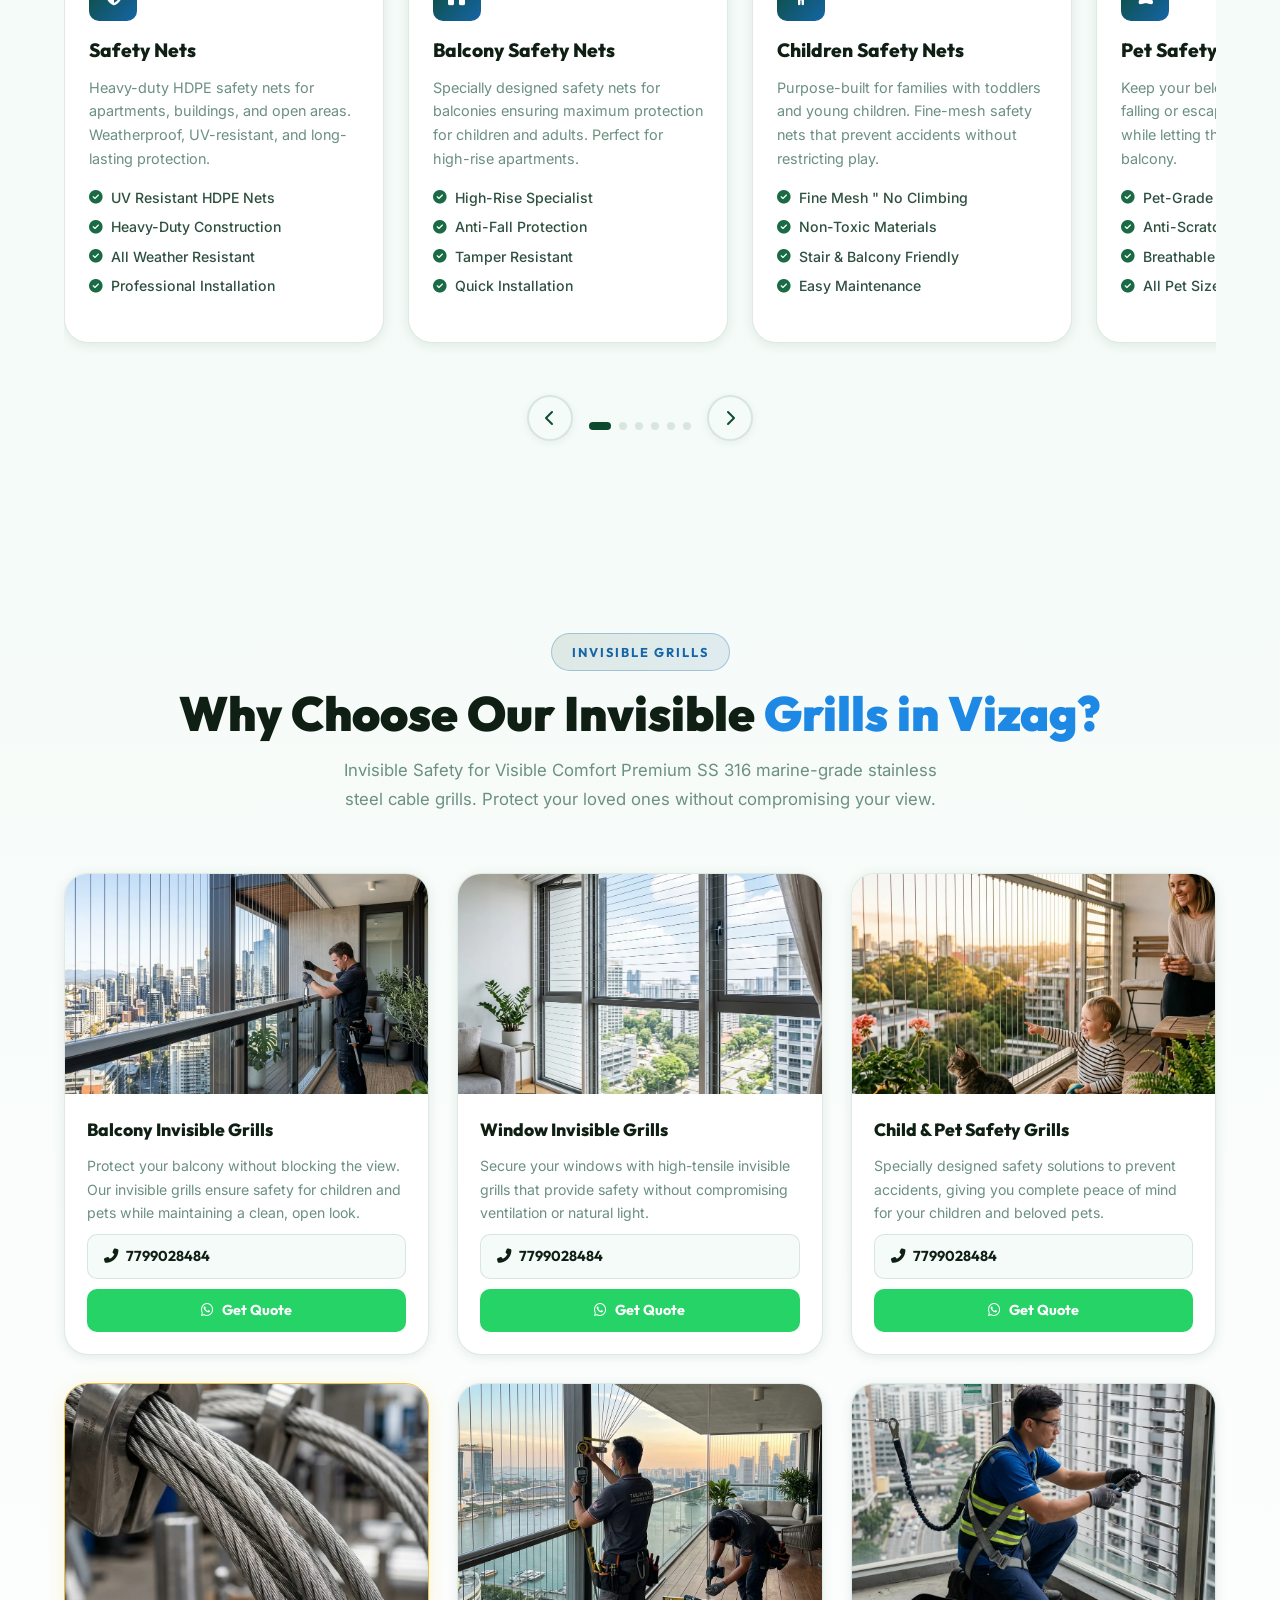
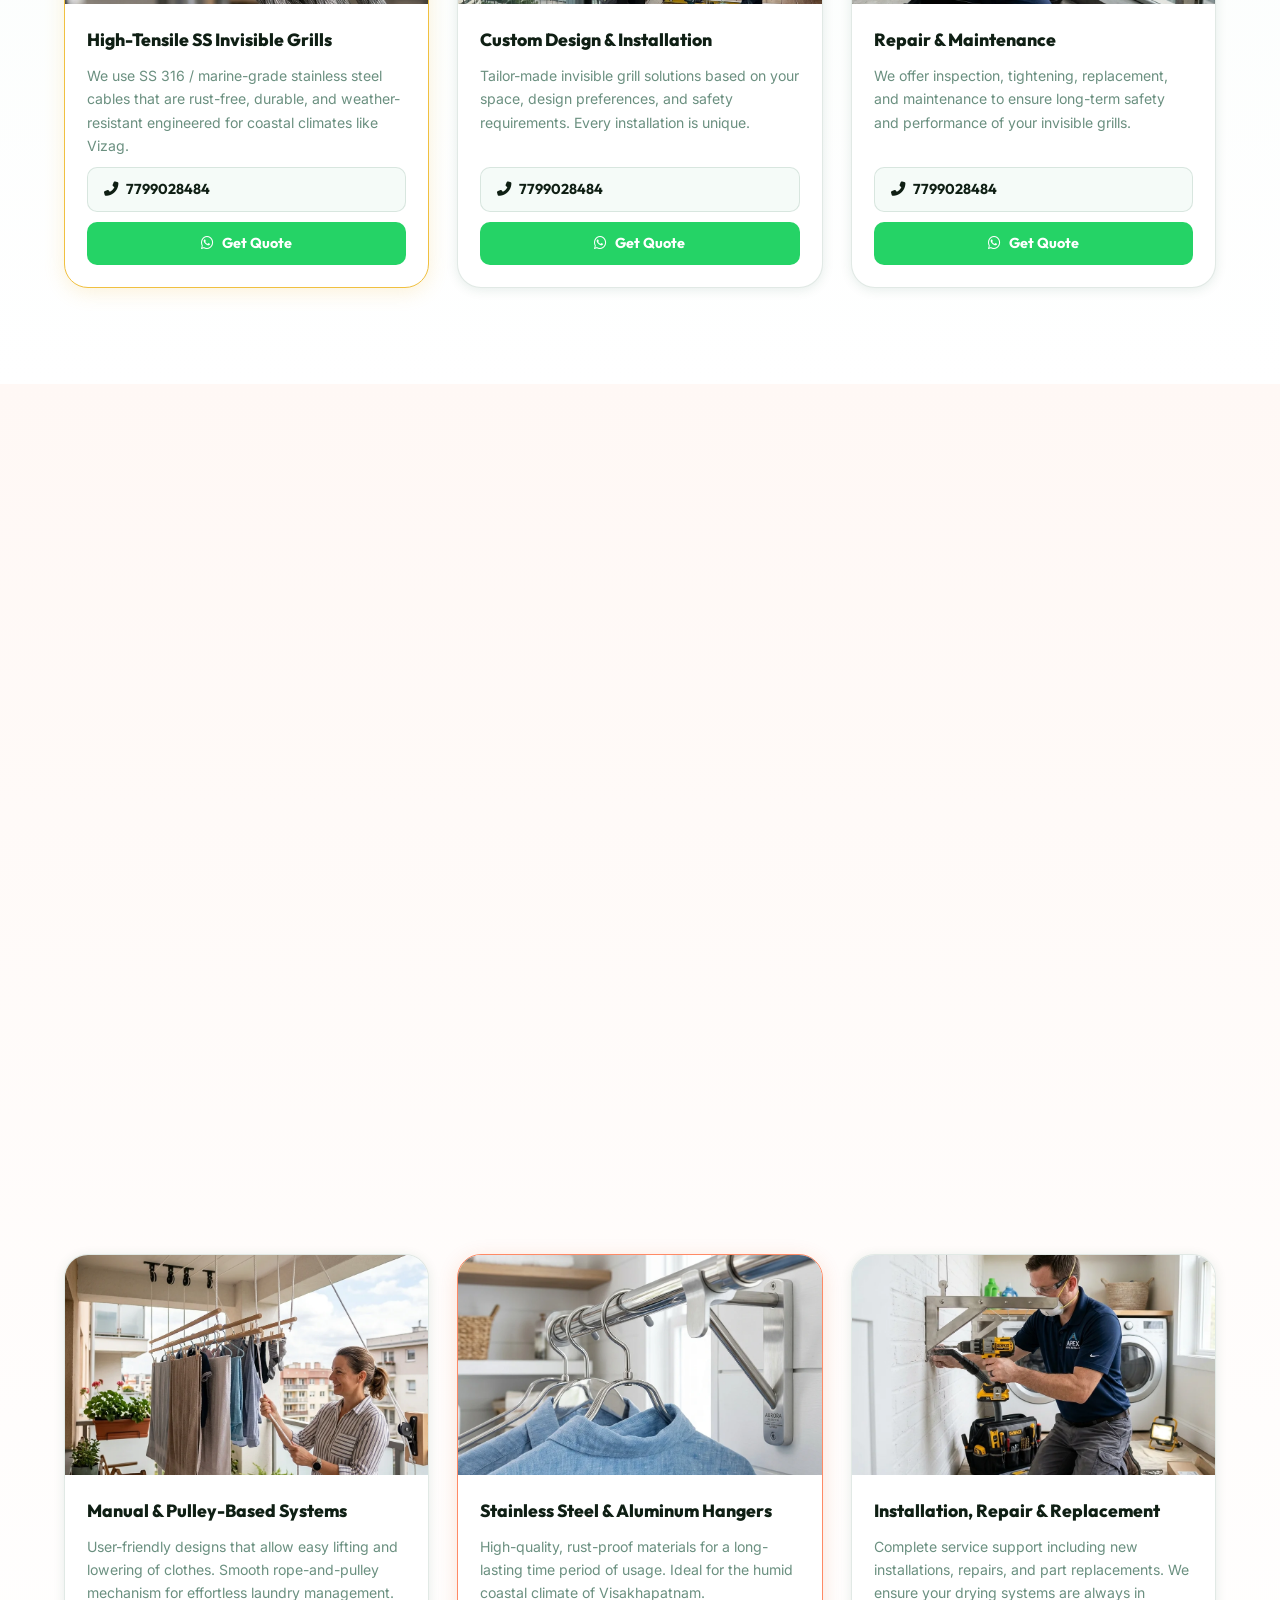
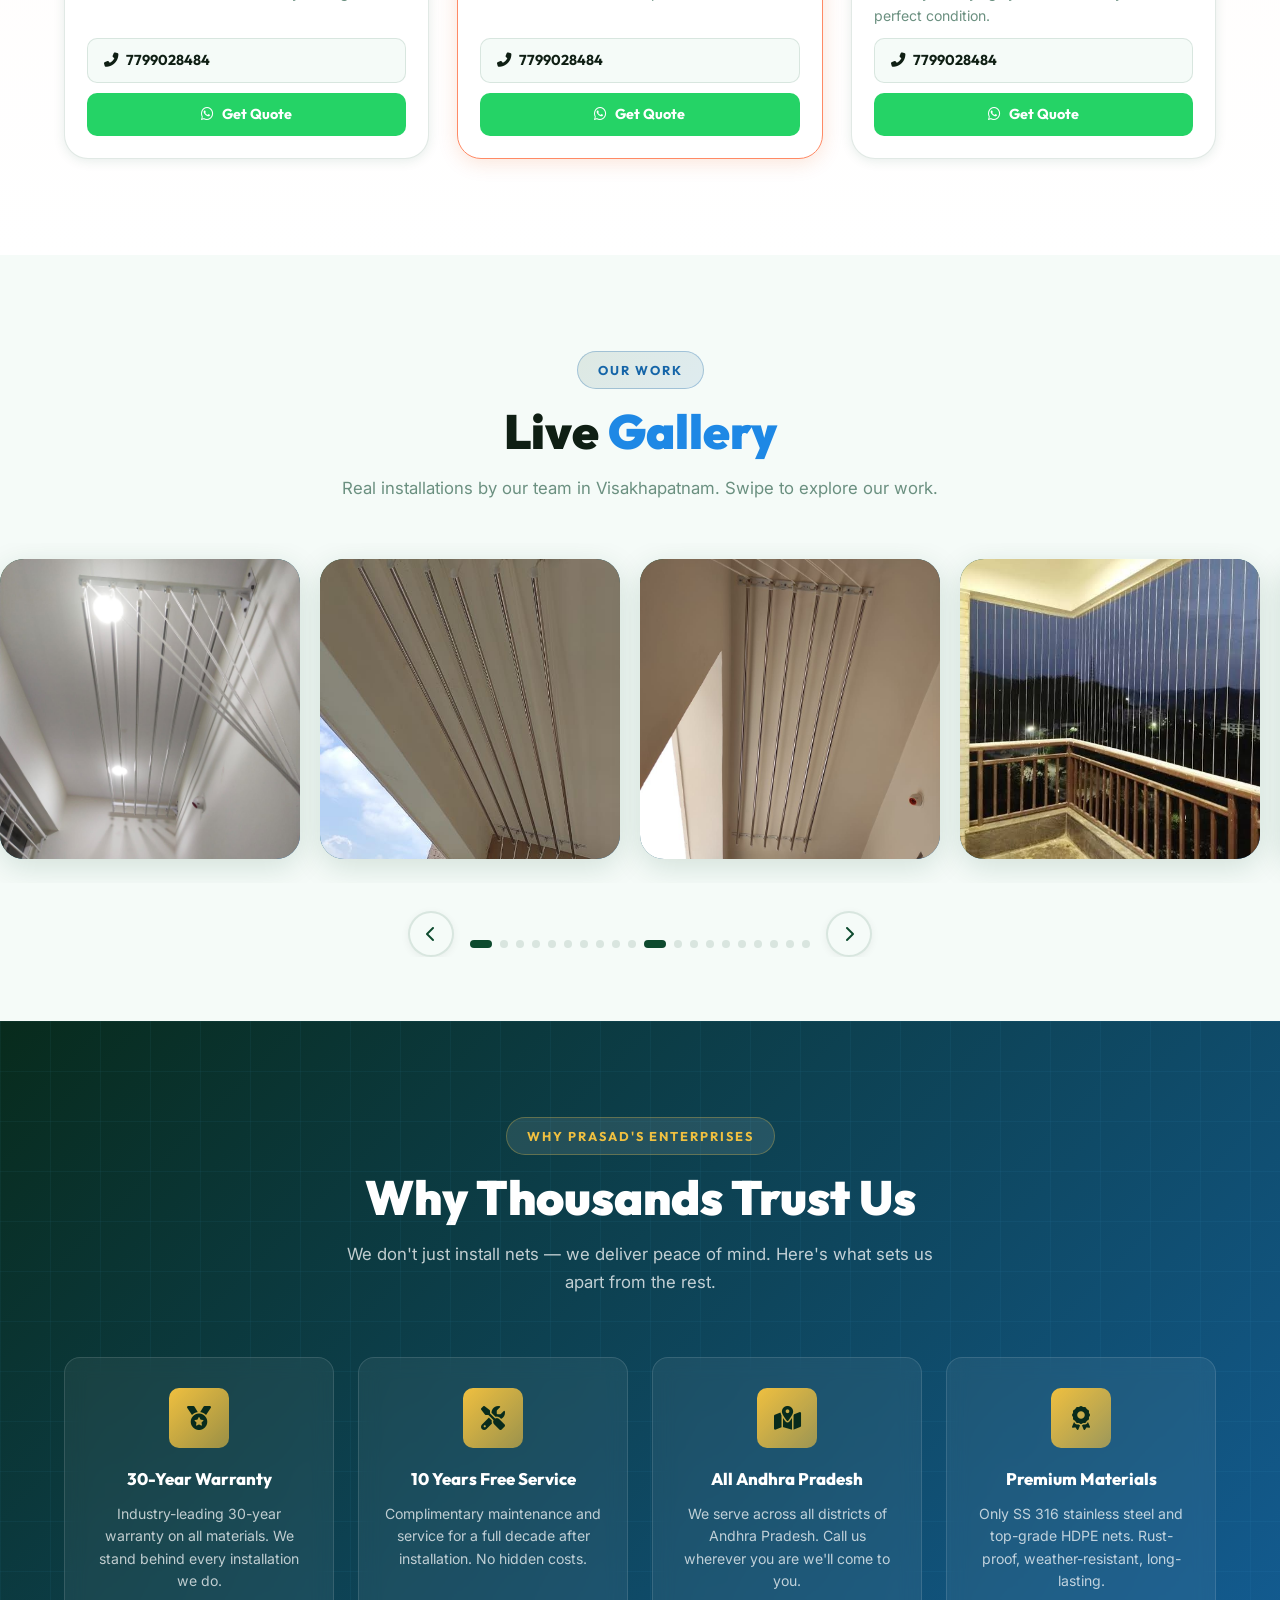
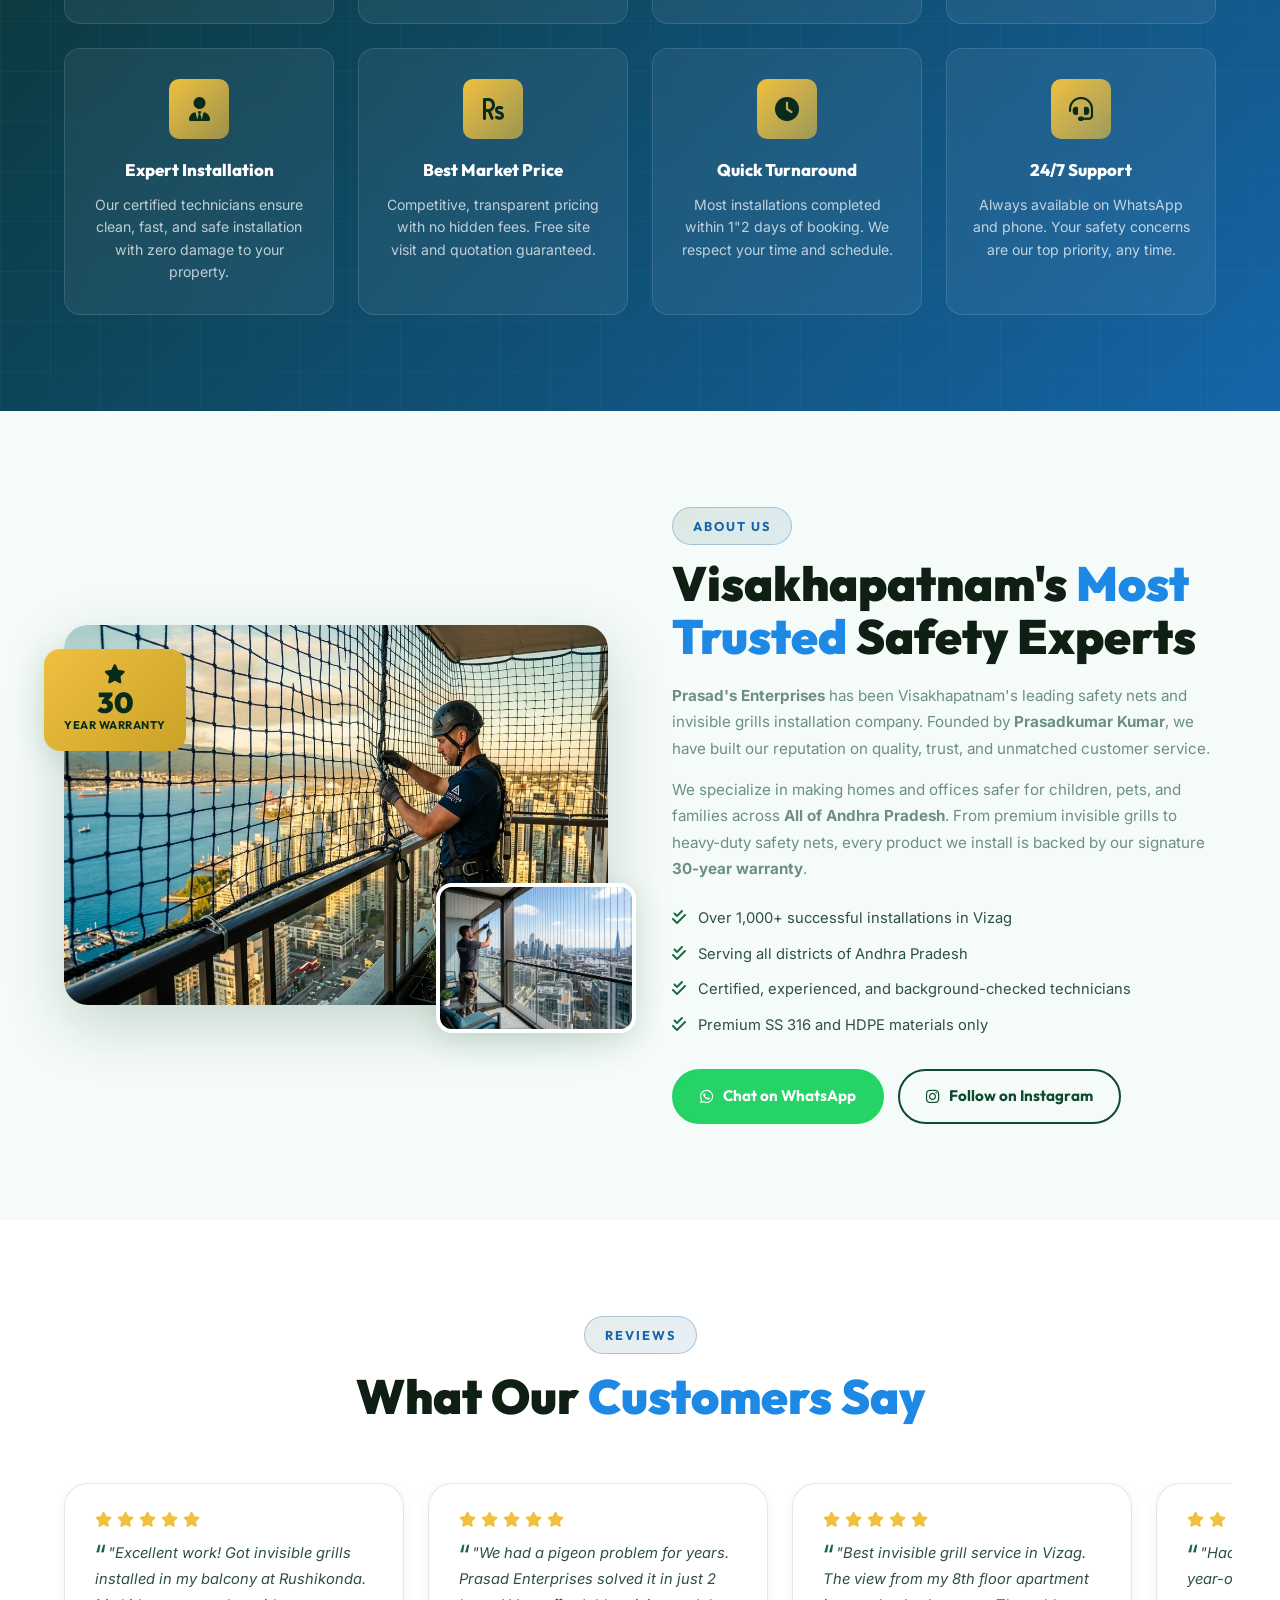
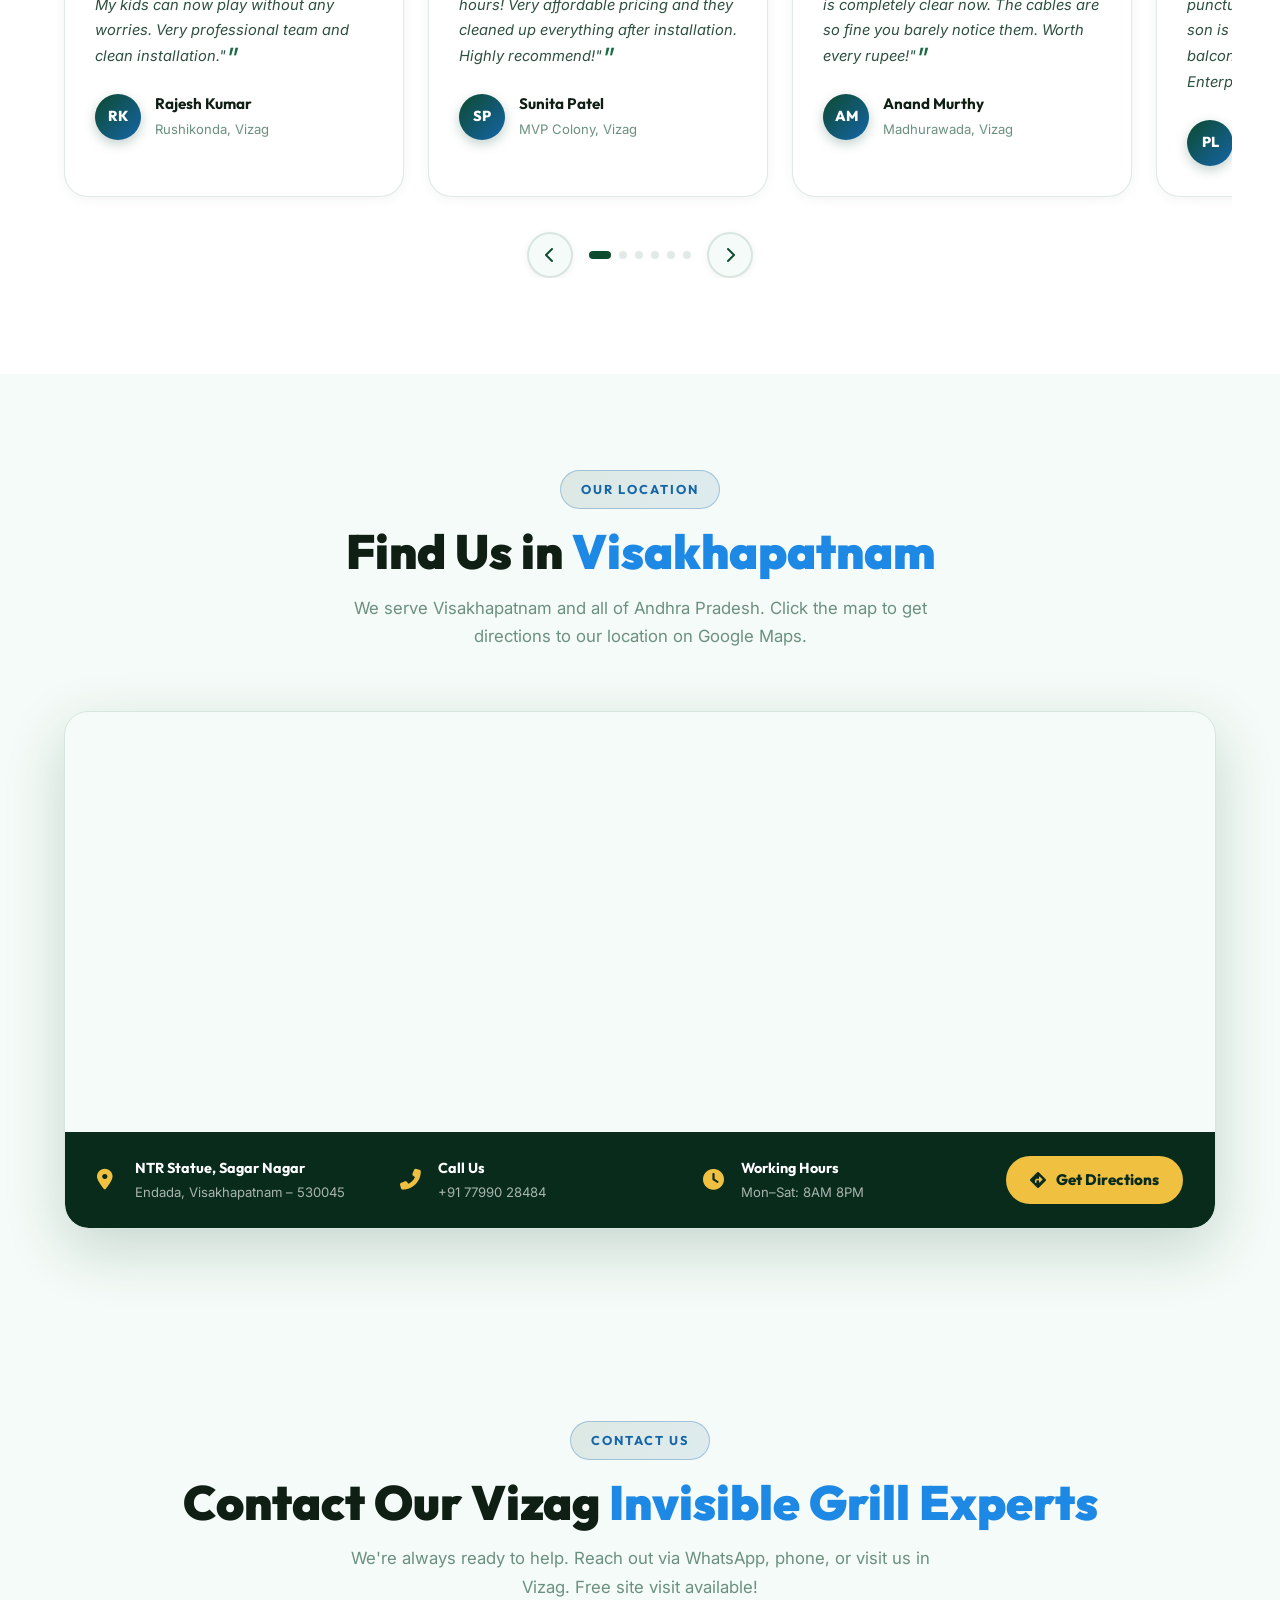
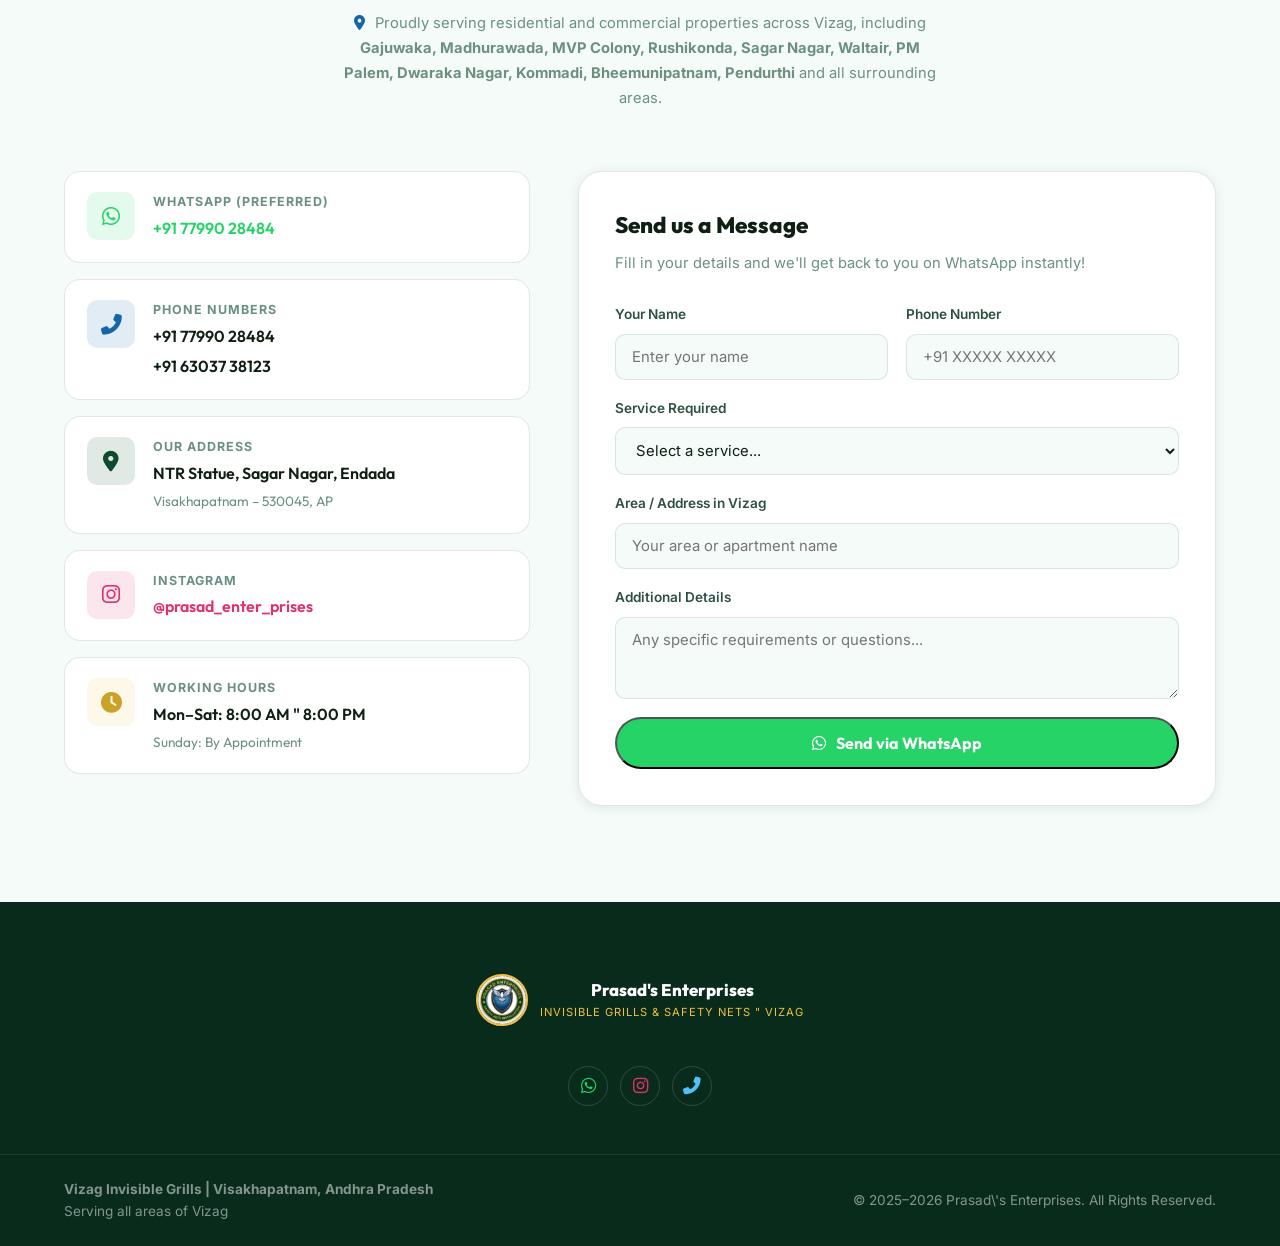
==== commit af5e0a2e: "SEO: Update schema reviewCount to realistic 24" ====
--- a/index.html
+++ b/index.html
@@ -52,9 +52,9 @@
     "@context": "https://schema.org",
     "@type": "LocalBusiness",
     "@id": "https://www.vizaginvisiblegrills.com/#business",
-    "name": "Prasad's Enterprises",
+    "name": "Vizag Invisible Grills by Prasad's Enterprises",
     "alternateName": ["Prasad Enterprises Vizag", "Prasad Safety Nets Visakhapatnam", "Vizag Invisible Grills"],
-    "description": "Visakhapatnam's #1 provider of Invisible Grills, Safety Nets, Cloth Hangers and home safety solutions. SS 316 marine-grade stainless steel cables. 30-year warranty. Free site visit across Vizag and all Andhra Pradesh.",
+    "description": "Looking for Vizag invisible grills? We are Visakhapatnam's #1 provider of premium invisible grills, safety nets, and cloth hangers. SS 316 marine-grade stainless steel cables. 30-year warranty. Free site visit across Vizag.",
     "url": "https://www.vizaginvisiblegrills.com/",
     "logo": "https://www.vizaginvisiblegrills.com/images/logo.png",
     "image": "https://www.vizaginvisiblegrills.com/images/logo.png",
@@ -107,7 +107,7 @@
       "@type": "OfferCatalog",
       "name": "Safety & Home Solutions Vizag",
       "itemListElement": [
-        {"@type": "Offer", "itemOffered": {"@type": "Service", "name": "Balcony Invisible Grills Vizag", "description": "SS 316 marine-grade cable invisible grills for balconies in Visakhapatnam"}},
+        {"@type": "Offer", "itemOffered": {"@type": "Service", "name": "Vizag Invisible Grills", "description": "Premium SS 316 marine-grade Vizag invisible grills for balconies and windows."}},
         {"@type": "Offer", "itemOffered": {"@type": "Service", "name": "Window Invisible Grills Vizag", "description": "Transparent invisible grills for windows in Vizag"}},
         {"@type": "Offer", "itemOffered": {"@type": "Service", "name": "Child Safety Nets Vizag", "description": "Fine-mesh child safety nets for balconies and staircases"}},
         {"@type": "Offer", "itemOffered": {"@type": "Service", "name": "Pet Safety Nets Vizag", "description": "Pet-grade safety nets for dogs and cats on balconies"}},
@@ -123,7 +123,7 @@
     "aggregateRating": {
       "@type": "AggregateRating",
       "ratingValue": "4.9",
-      "reviewCount": "180",
+      "reviewCount": "24",
       "bestRating": "5",
       "worstRating": "1"
     }
@@ -137,7 +137,7 @@
     "@type": "BreadcrumbList",
     "itemListElement": [
       {"@type": "ListItem", "position": 1, "name": "Home", "item": "https://www.vizaginvisiblegrills.com/"},
-      {"@type": "ListItem", "position": 2, "name": "Invisible Grills", "item": "https://www.vizaginvisiblegrills.com/#invisible-grills"},
+      {"@type": "ListItem", "position": 2, "name": "Vizag Invisible Grills", "item": "https://www.vizaginvisiblegrills.com/#invisible-grills"},
       {"@type": "ListItem", "position": 3, "name": "Cloth Hangers", "item": "https://www.vizaginvisiblegrills.com/#cloth-hangers"},
       {"@type": "ListItem", "position": 4, "name": "Safety Nets", "item": "https://www.vizaginvisiblegrills.com/#services"}
     ]
@@ -152,8 +152,8 @@
     "mainEntity": [
       {
         "@type": "Question",
-        "name": "What are invisible grills and how do they work in Vizag?",
-        "acceptedAnswer": {"@type": "Answer", "text": "Invisible grills are high-tensile SS 316 stainless steel cable systems installed on balconies and windows. They provide safety without blocking your view. Prasad Enterprises installs them across Visakhapatnam, Vizag and all Andhra Pradesh with a 30-year warranty."}
+        "name": "Where can I find the best Vizag invisible grills?",
+        "acceptedAnswer": {"@type": "Answer", "text": "Prasad Enterprises provides the best Vizag invisible grills. These are high-tensile SS 316 stainless steel cable systems installed on balconies and windows that provide ultimate safety without blocking your view, backed by a 30-year warranty."}
       },
       {
         "@type": "Question",
